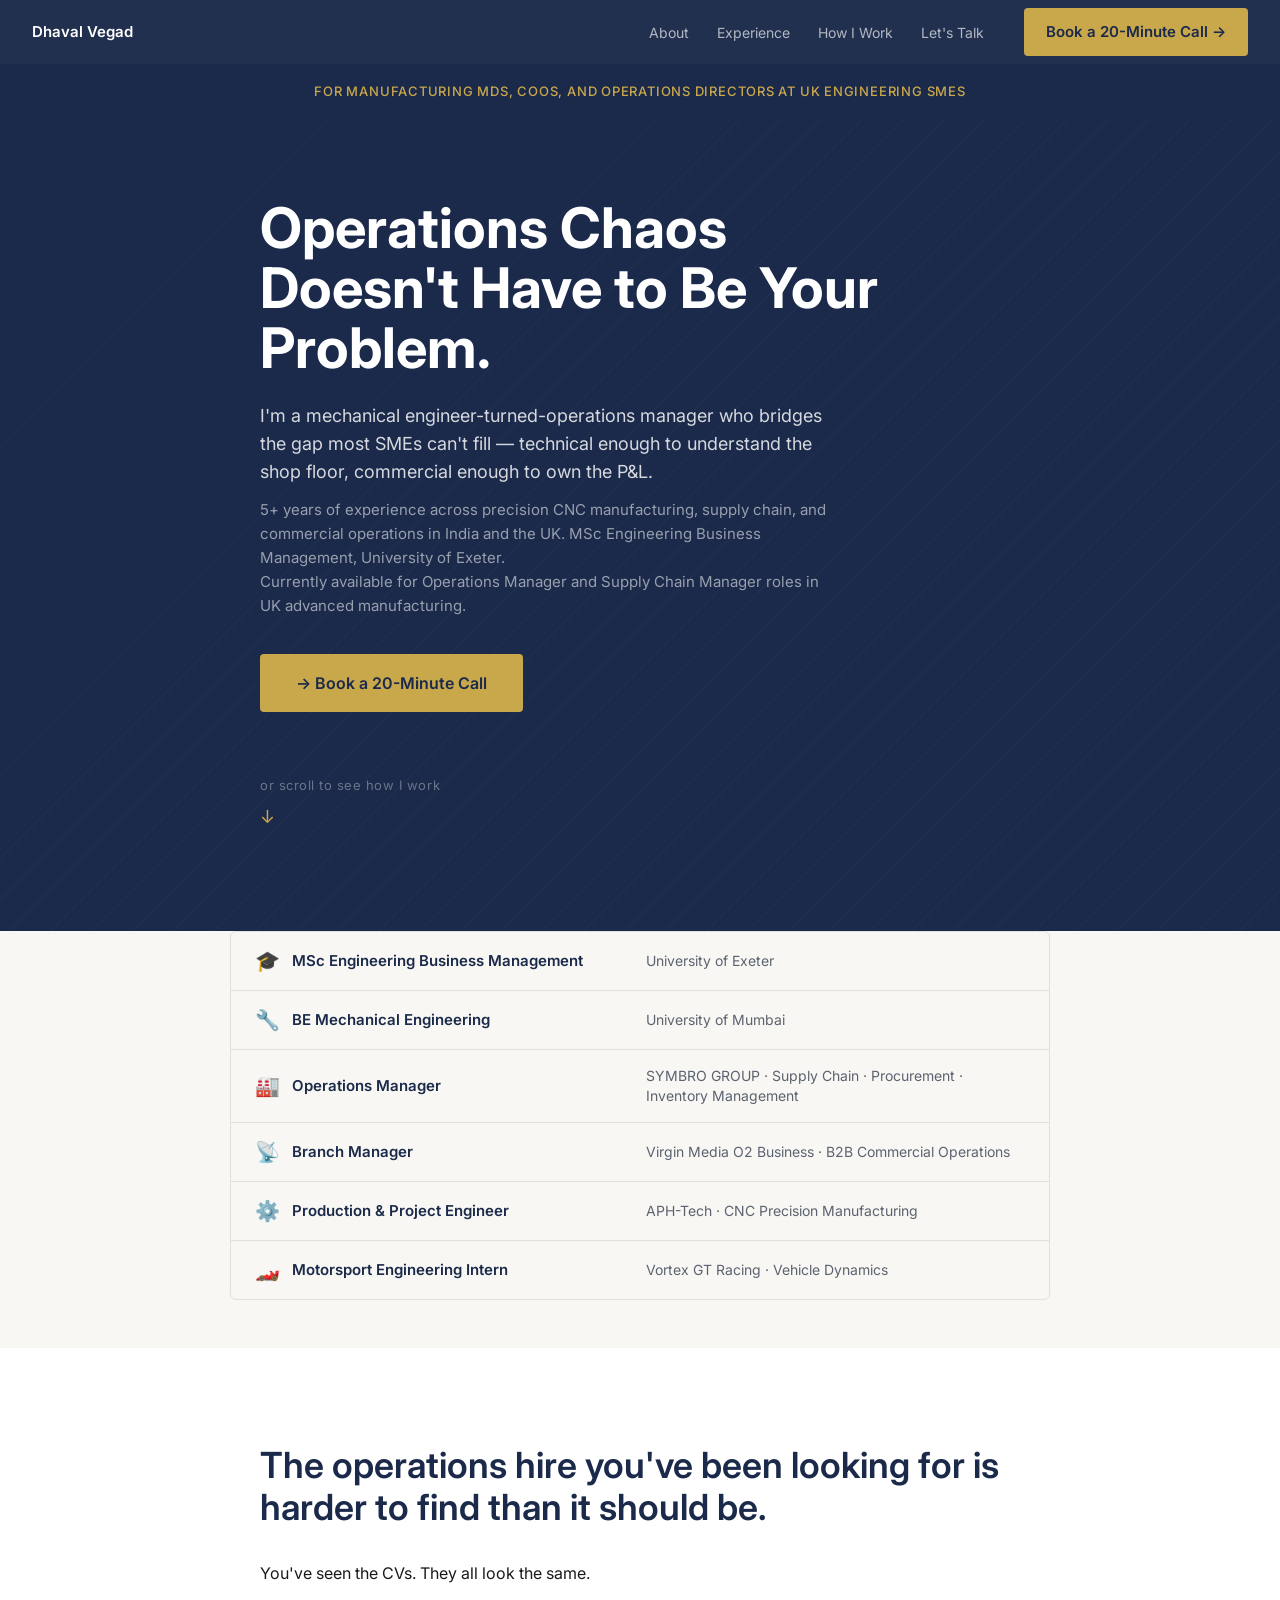
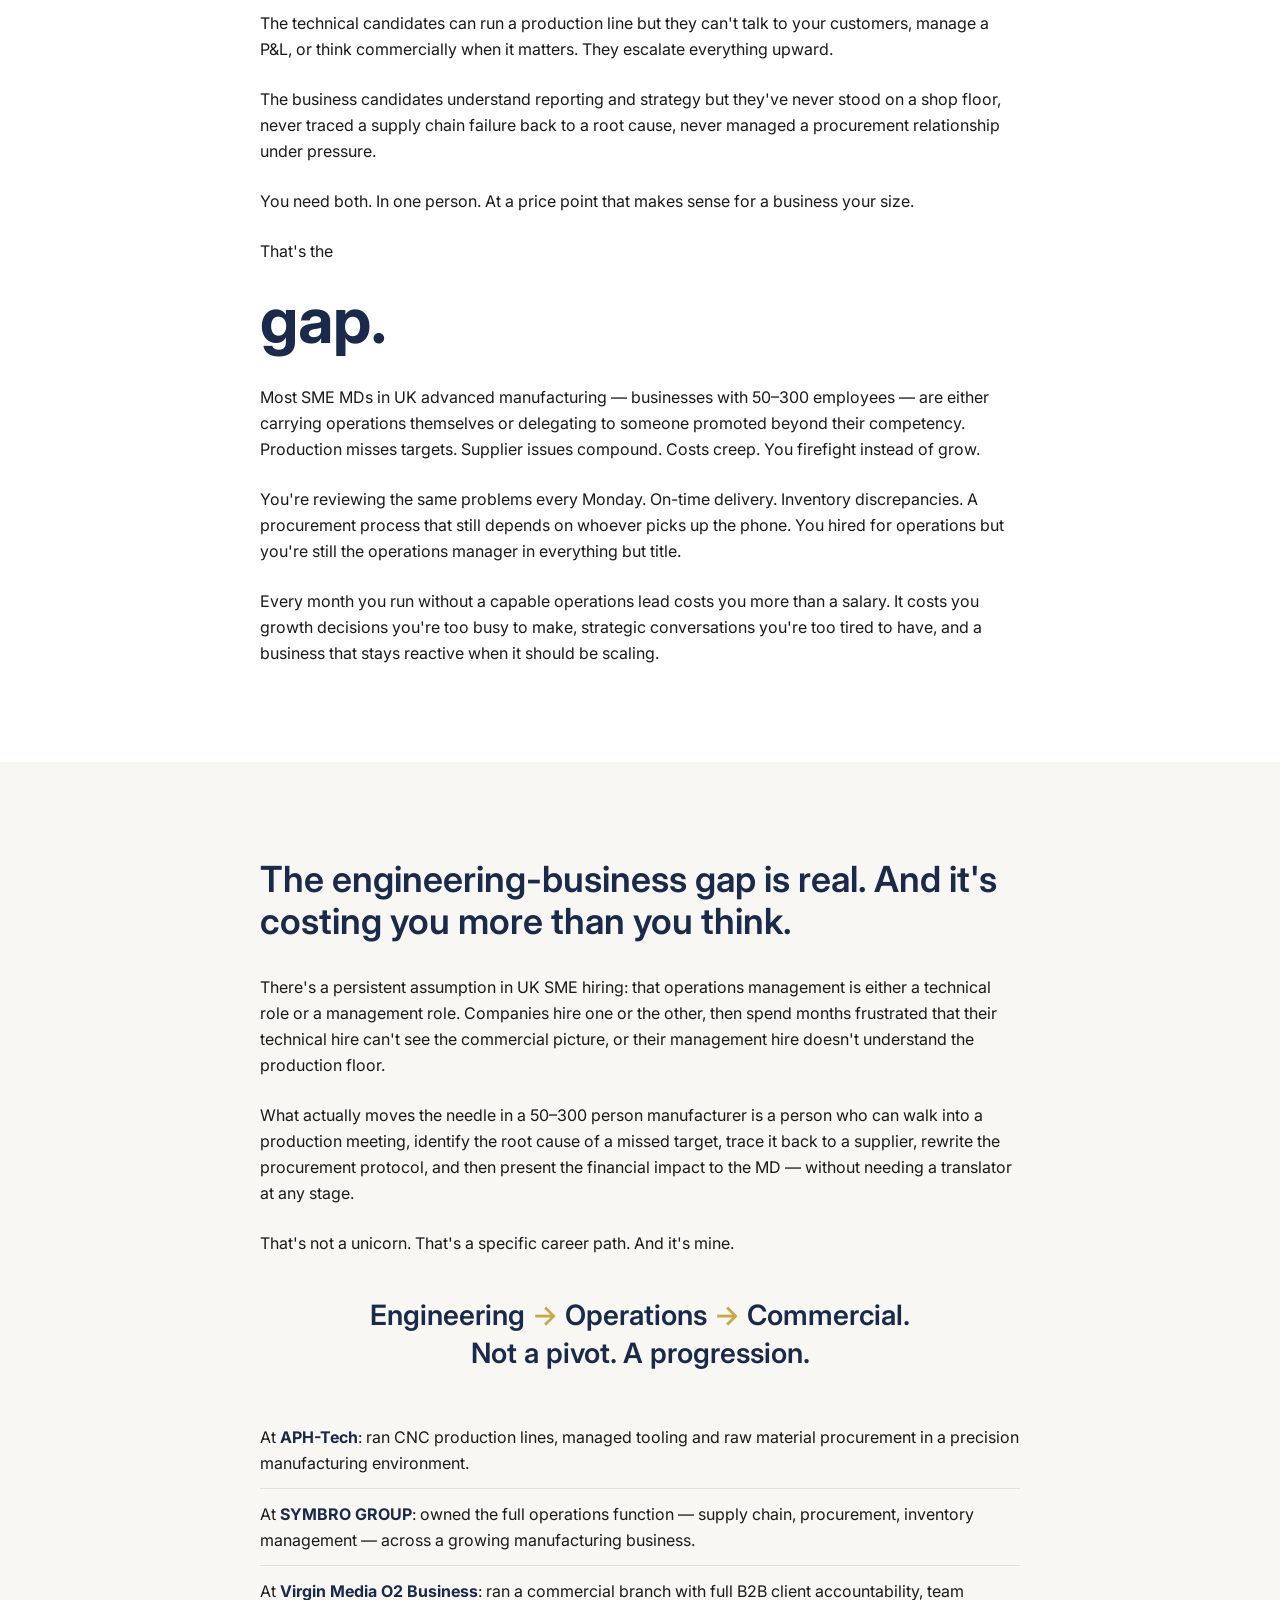
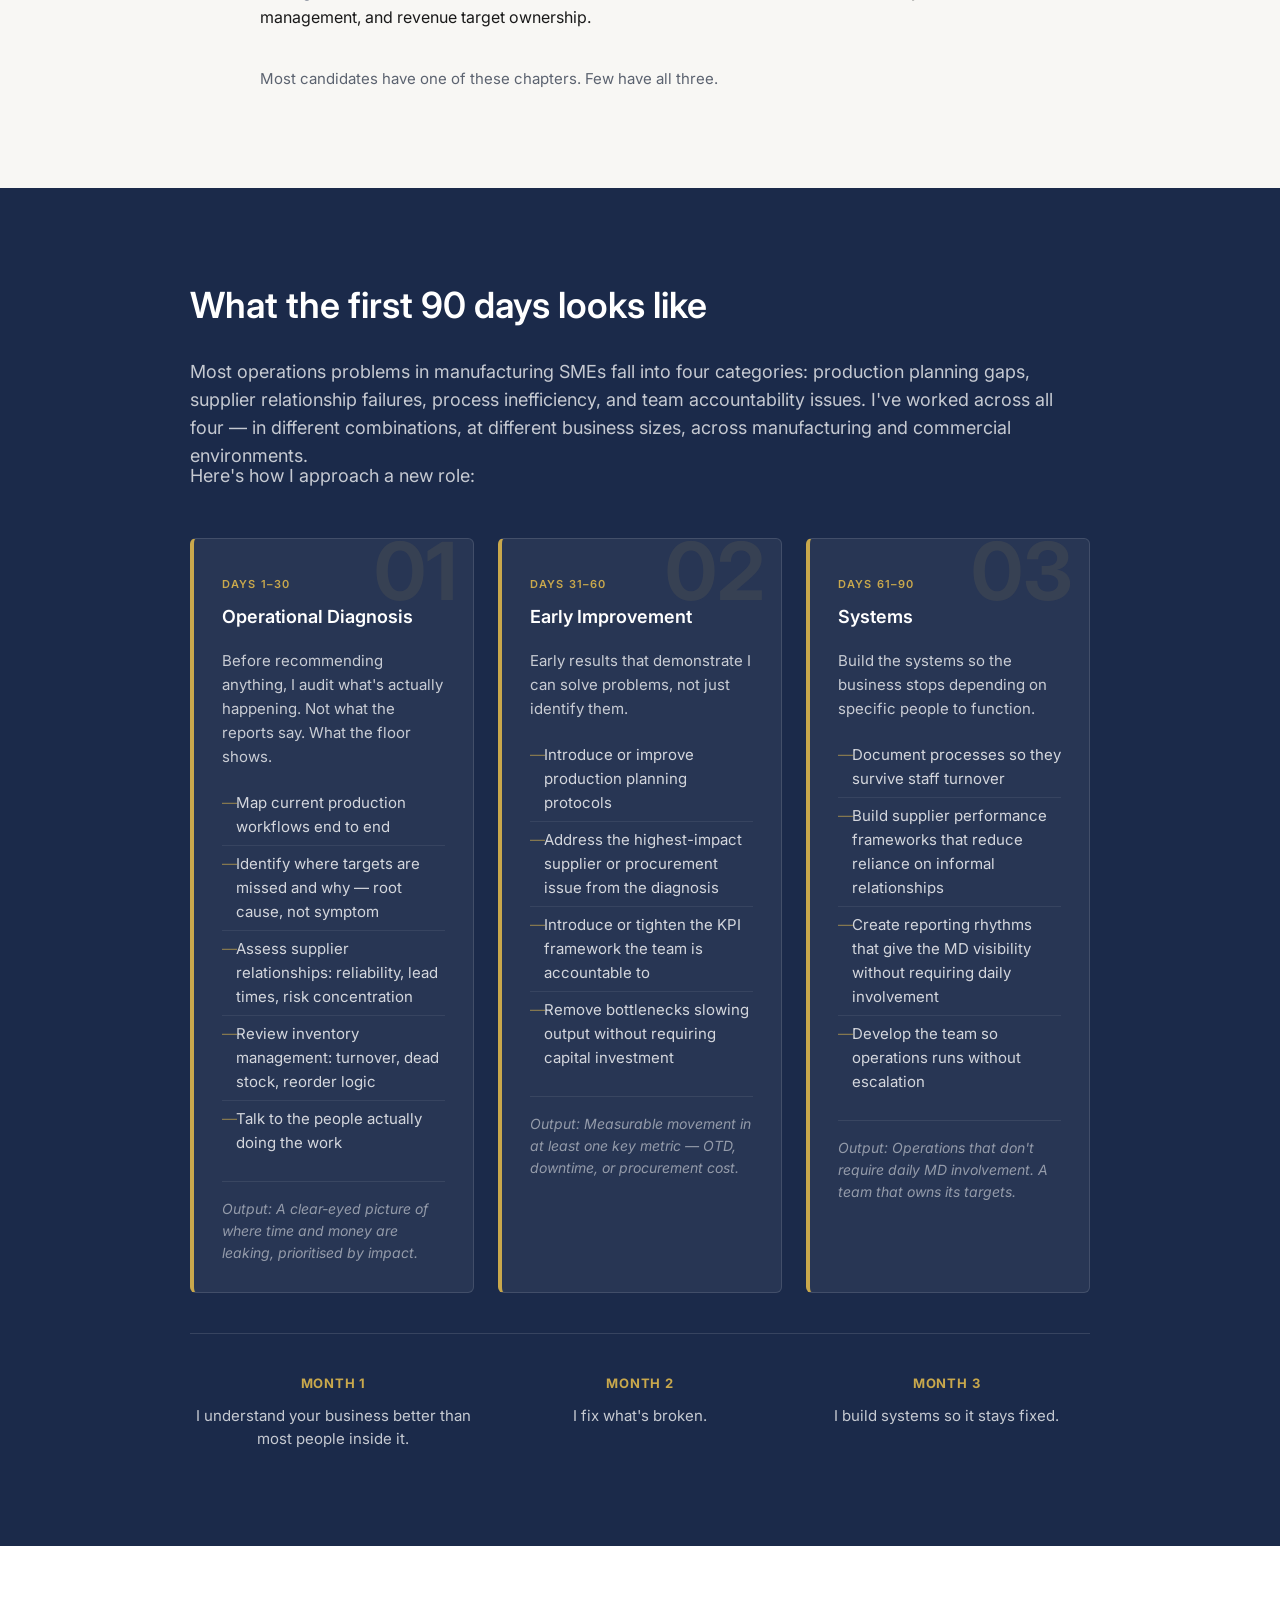
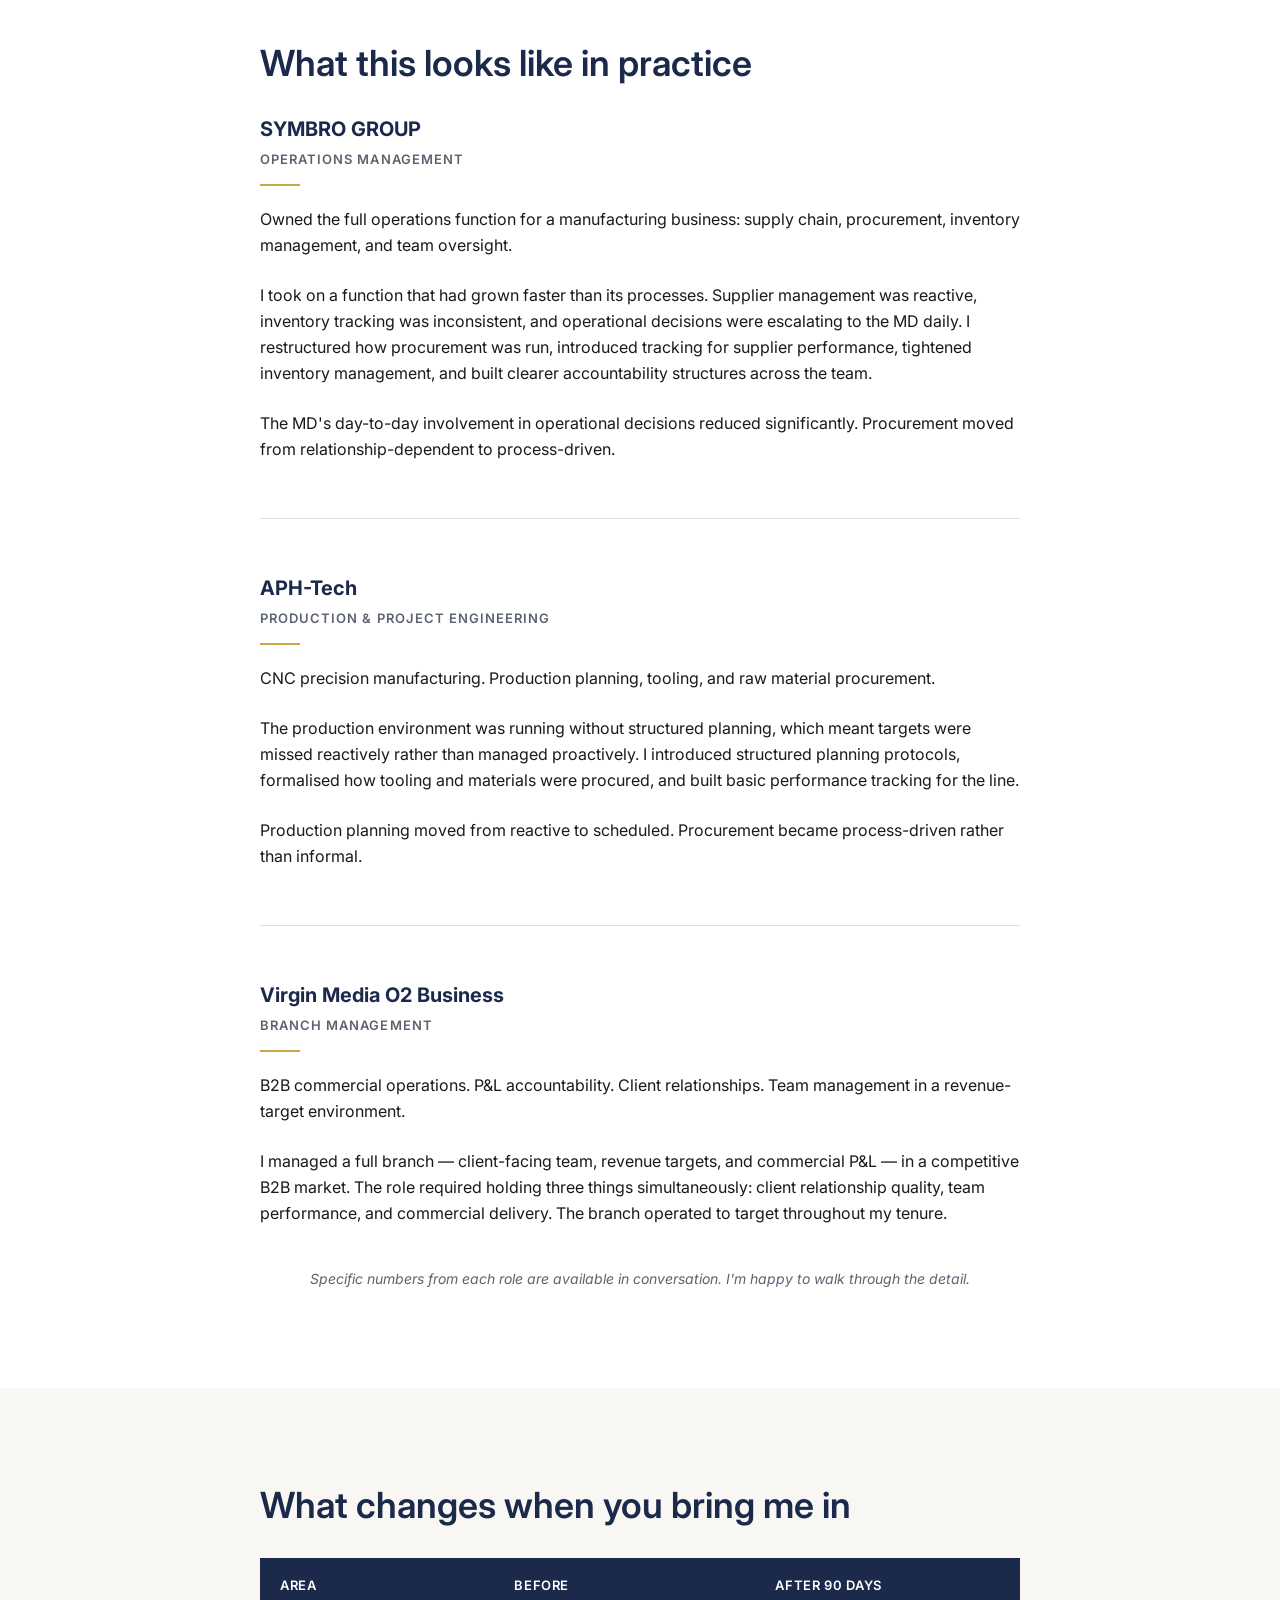
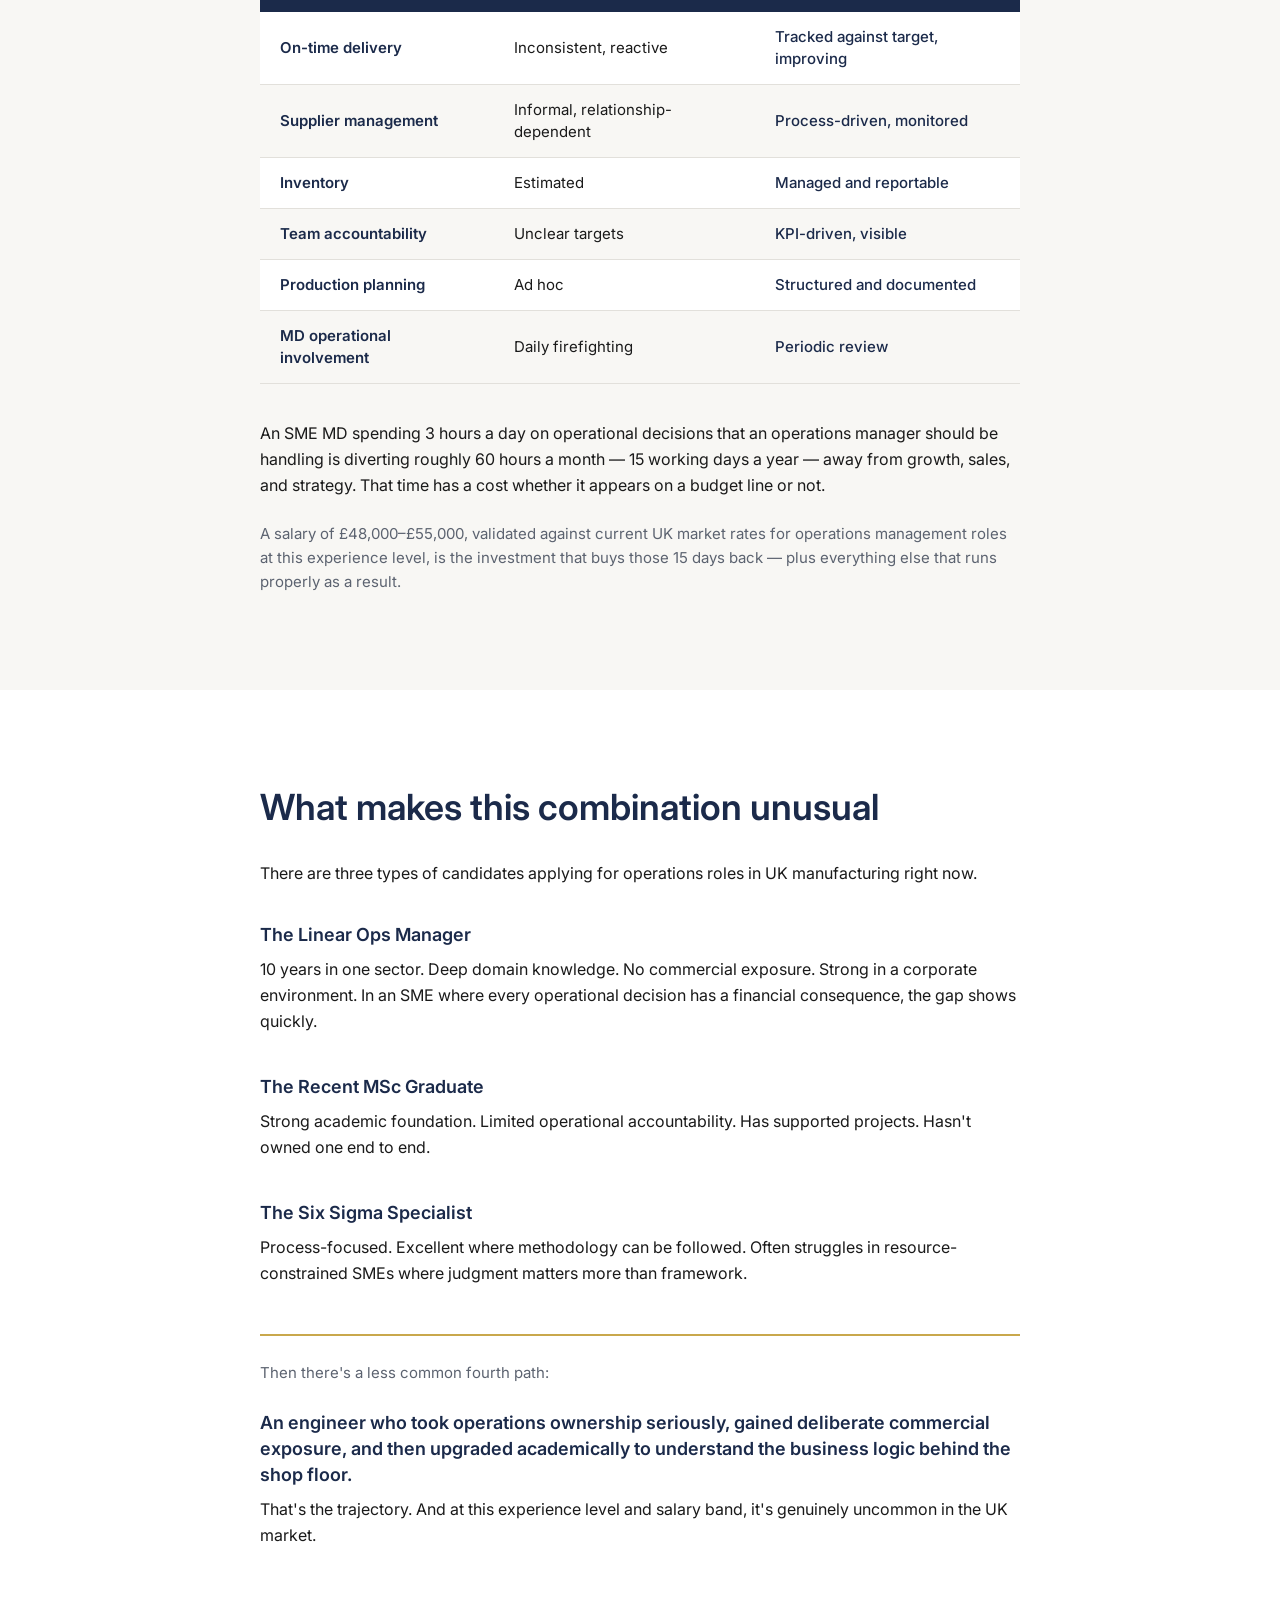
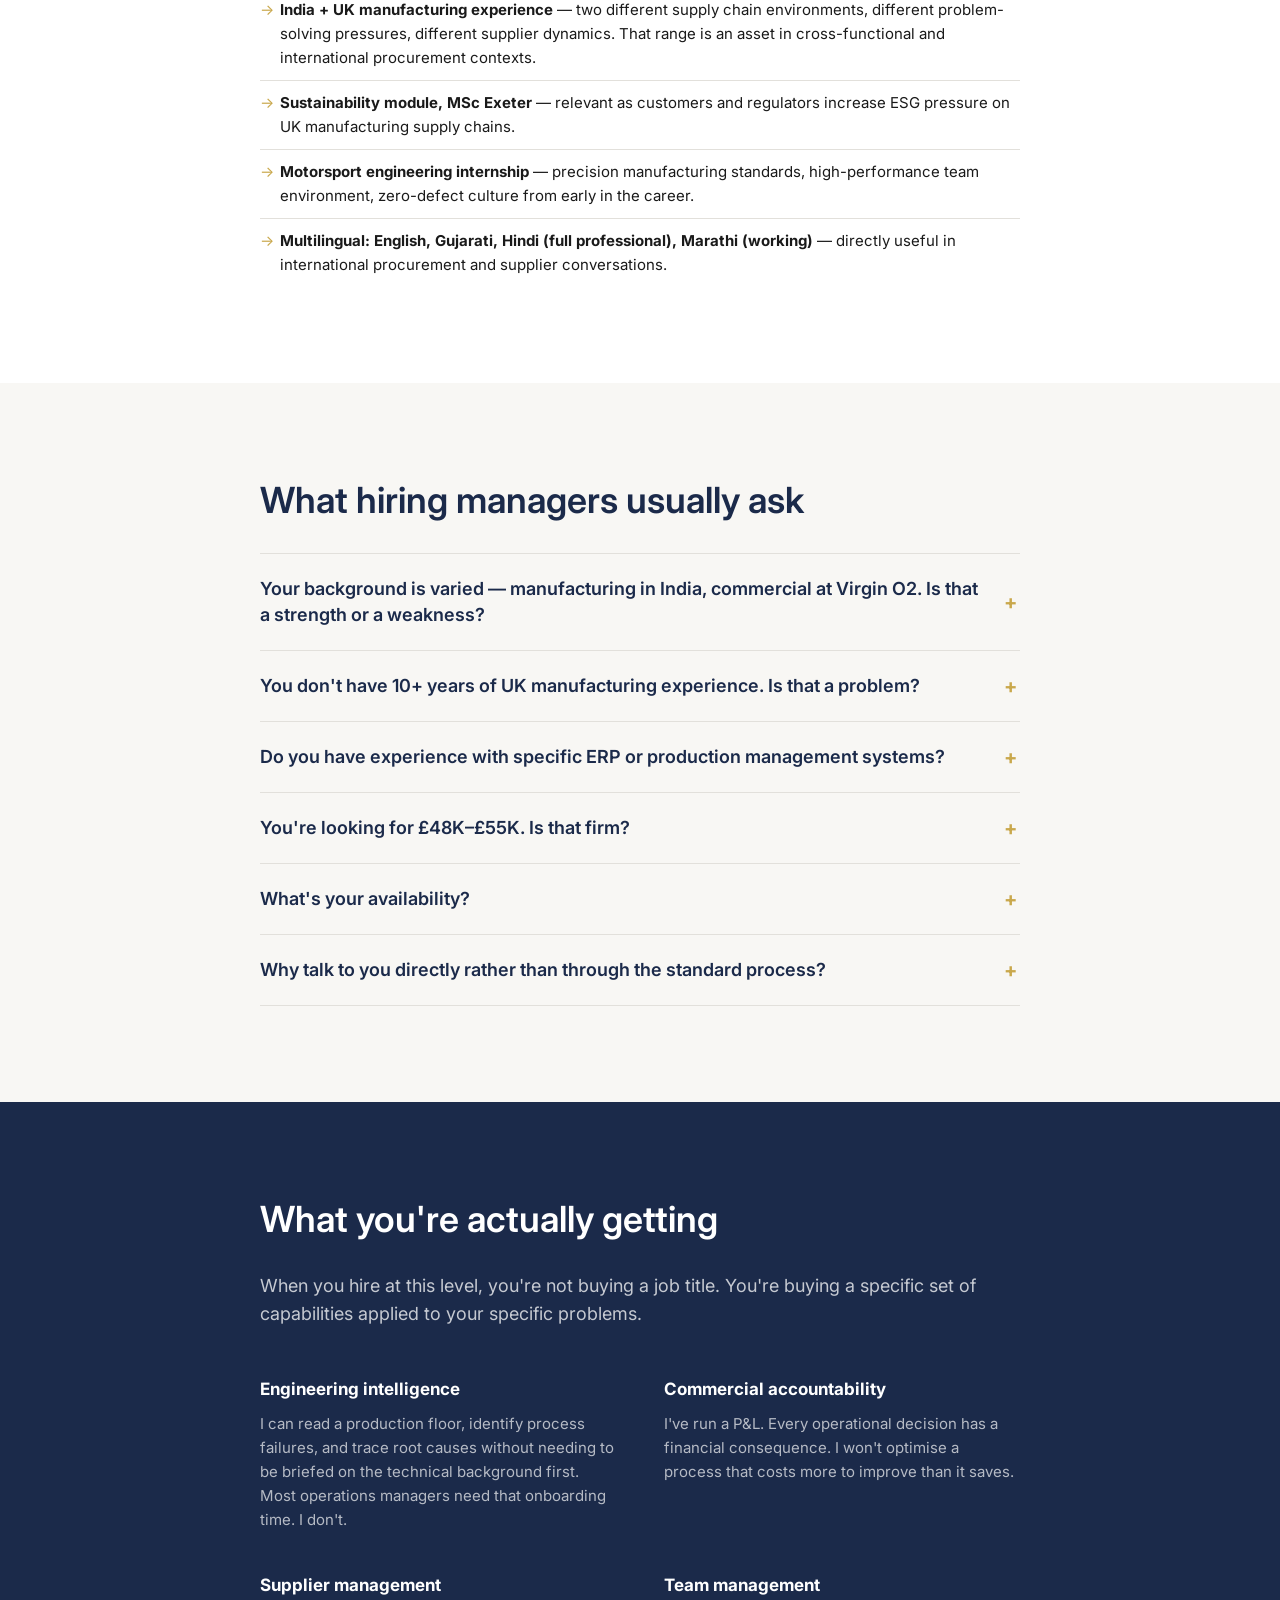
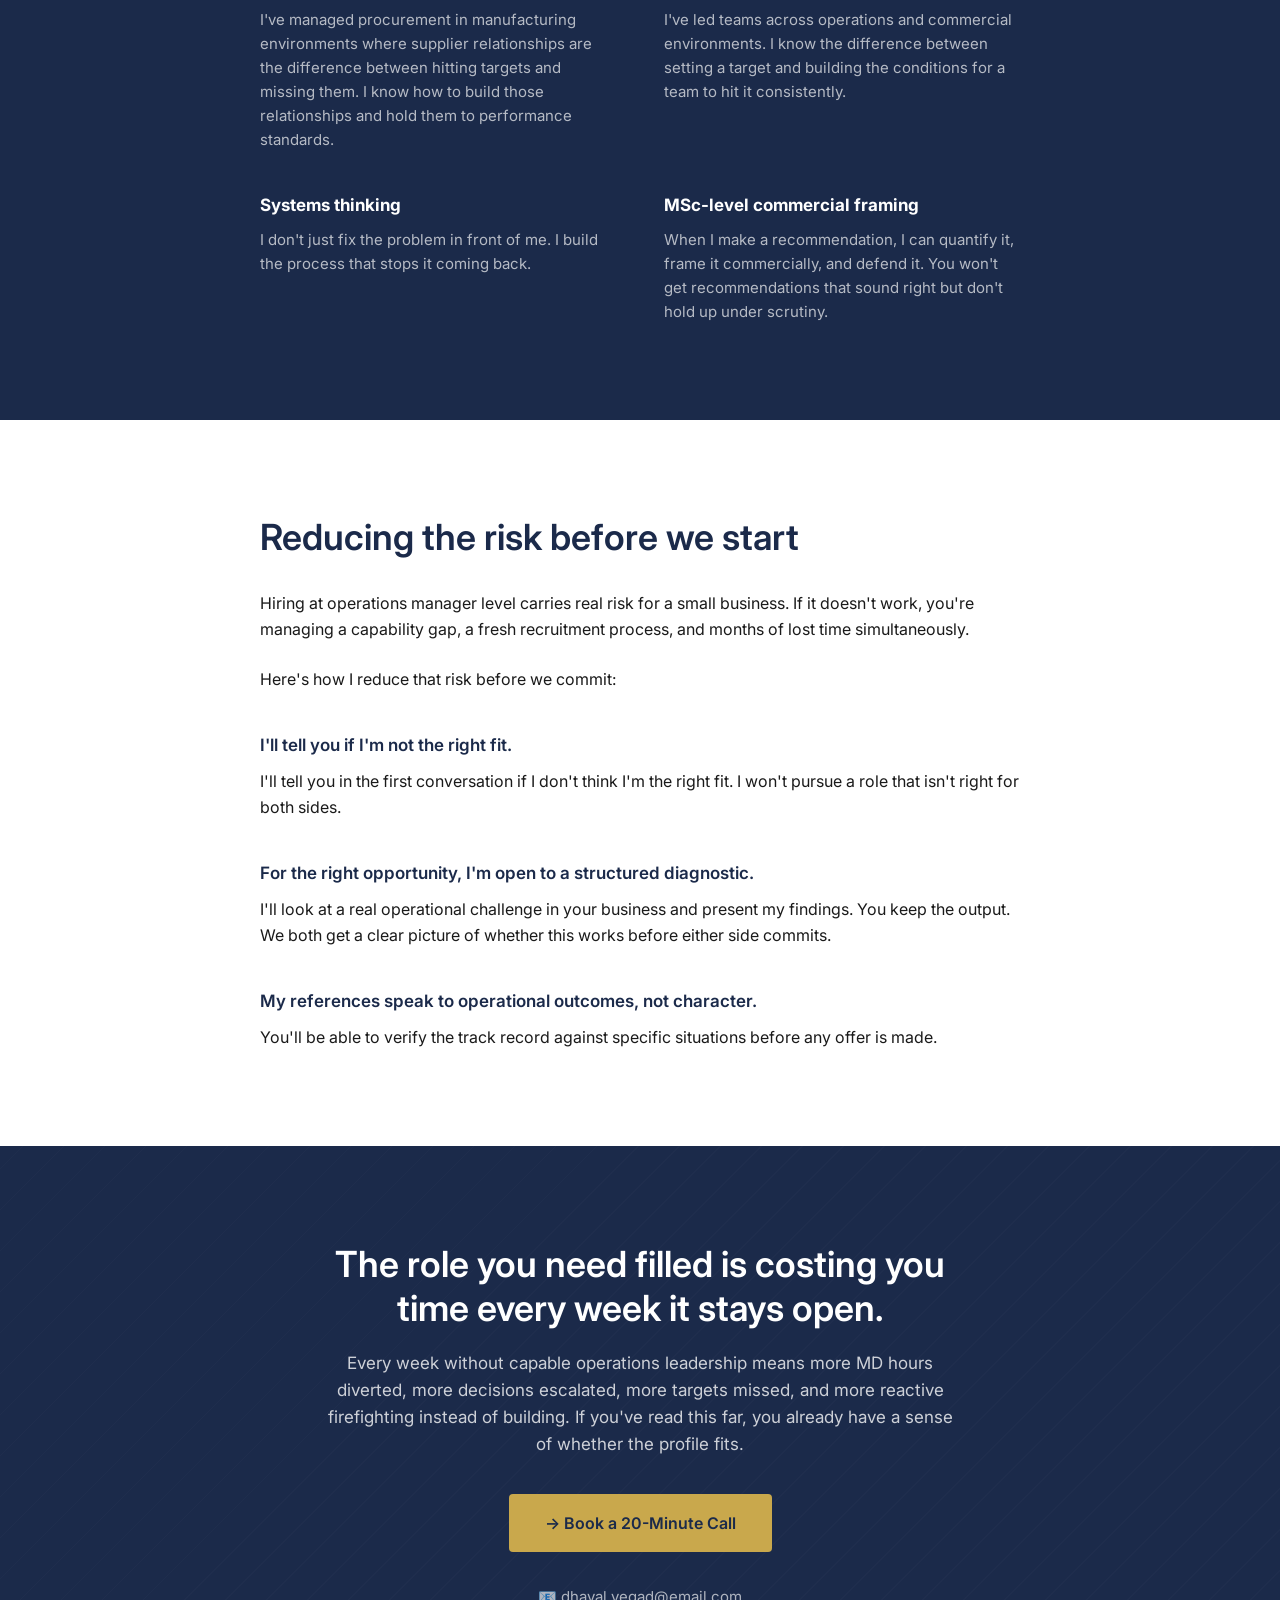
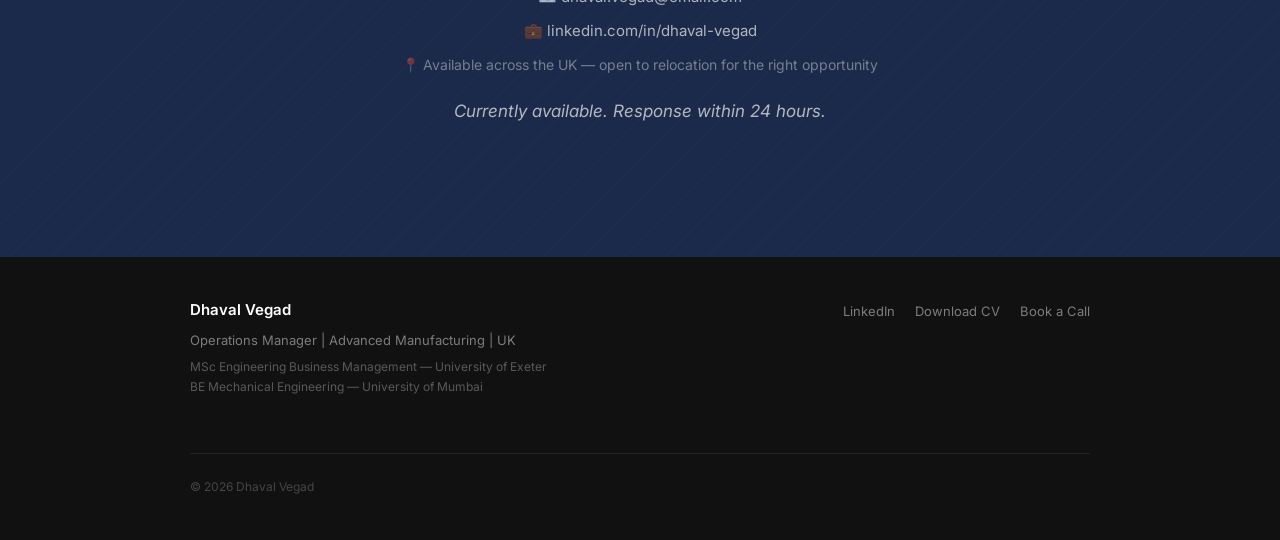
==== index.html @ 8110b280 "Initial build: Dhaval Vegad personal branding site" ====
<!DOCTYPE html>
<html lang="en">
<head>
  <meta charset="UTF-8" />
  <meta name="viewport" content="width=device-width, initial-scale=1.0" />
  <title>Dhaval Vegad — Operations Manager | UK Advanced Manufacturing</title>
  <meta name="description" content="Mechanical engineer and operations manager available for Operations Manager and Supply Chain Manager roles in UK advanced manufacturing. MSc Engineering Business Management, University of Exeter." />
  <meta property="og:title" content="Dhaval Vegad — Operations Manager | UK Advanced Manufacturing" />
  <meta property="og:description" content="Mechanical engineer and operations manager available for Operations Manager and Supply Chain Manager roles in UK advanced manufacturing. MSc Engineering Business Management, University of Exeter." />
  <meta property="og:type" content="website" />
  <link rel="preconnect" href="https://fonts.googleapis.com" />
  <link rel="preconnect" href="https://fonts.gstatic.com" crossorigin />
  <link href="https://fonts.googleapis.com/css2?family=Inter:wght@400;500;600;700&display=swap" rel="stylesheet" />
  <style>
    *, *::before, *::after { box-sizing: border-box; margin: 0; padding: 0; }

    :root {
      --navy:      #1B2A4A;
      --gold:      #C9A84C;
      --gold-dark: #B8963D;
      --text:      #1A1A1A;
      --text-light:#FFFFFF;
      --text-mid:  #5C6370;
      --bg:        #F8F7F4;
      --surface:   #FFFFFF;
      --border:    #E2E0DB;
      --max:       760px;
    }

    html { scroll-behavior: smooth; }

    body {
      font-family: 'Inter', 'DM Sans', sans-serif;
      font-size: 16px;
      line-height: 26px;
      color: var(--text);
      background: var(--surface);
      -webkit-font-smoothing: antialiased;
    }

    /* ── NAV ── */
    nav {
      position: fixed;
      top: 0; left: 0; right: 0;
      z-index: 100;
      height: 64px;
      background: rgba(27,42,74,0.97);
      backdrop-filter: blur(8px);
      display: flex;
      align-items: center;
      padding: 0 32px;
      gap: 40px;
    }
    .nav-logo {
      font-size: 15px;
      font-weight: 600;
      color: #fff;
      white-space: nowrap;
      text-decoration: none;
      margin-right: auto;
    }
    .nav-links {
      display: flex;
      gap: 28px;
      list-style: none;
    }
    .nav-links a {
      font-size: 14px;
      font-weight: 400;
      color: rgba(255,255,255,0.65);
      text-decoration: none;
      transition: color 0.2s;
    }
    .nav-links a:hover { color: #fff; }
    .btn { display: inline-block; text-decoration: none; cursor: pointer; border: none; font-family: inherit; transition: background 0.2s, transform 0.15s, box-shadow 0.2s; }
    .btn-gold {
      background: var(--gold);
      color: var(--navy);
      font-size: 15px;
      font-weight: 600;
      padding: 11px 22px;
      border-radius: 4px;
    }
    .btn-gold:hover { background: var(--gold-dark); transform: translateY(-1px); box-shadow: 0 4px 16px rgba(201,168,76,0.25); }
    .btn-gold-lg {
      background: var(--gold);
      color: var(--navy);
      font-size: 16px;
      font-weight: 600;
      padding: 16px 36px;
      border-radius: 4px;
    }
    .btn-gold-lg:hover { background: var(--gold-dark); transform: translateY(-1px); box-shadow: 0 6px 20px rgba(201,168,76,0.3); }
    .btn-ghost {
      background: transparent;
      color: var(--gold);
      font-size: 15px;
      font-weight: 600;
      padding: 11px 22px;
      border-radius: 4px;
      border: 2px solid var(--gold);
    }
    .btn-ghost:hover { background: var(--gold); color: var(--navy); }

    /* ── SECTIONS ── */
    .section { padding: 96px 32px; }
    .section-light { background: var(--bg); }
    .section-dark  { background: var(--navy); }
    .section-white { background: var(--surface); }

    .container { max-width: var(--max); margin: 0 auto; }
    .container-wide { max-width: 900px; margin: 0 auto; }

    /* ── ATTENTION TAG ── */
    .attention-tag {
      background: var(--navy);
      padding: 14px 32px;
      text-align: center;
      margin-top: 64px;
    }
    .attention-tag p {
      font-size: 13px;
      font-weight: 500;
      letter-spacing: 0.06em;
      text-transform: uppercase;
      color: var(--gold);
    }

    /* ── HERO ── */
    .hero {
      background: var(--navy);
      padding: 80px 32px 100px;
      position: relative;
      overflow: hidden;
    }
    .hero::before {
      content: '';
      position: absolute;
      inset: 0;
      background-image: repeating-linear-gradient(
        -45deg,
        transparent,
        transparent 28px,
        rgba(255,255,255,0.018) 28px,
        rgba(255,255,255,0.018) 29px
      );
      pointer-events: none;
    }
    .hero-inner { max-width: var(--max); margin: 0 auto; position: relative; }
    .hero h1 {
      font-size: 56px;
      line-height: 60px;
      font-weight: 700;
      color: #fff;
      margin-bottom: 24px;
      max-width: 640px;
    }
    .hero-sub {
      font-size: 18px;
      line-height: 28px;
      color: rgba(255,255,255,0.82);
      max-width: 580px;
      margin-bottom: 12px;
    }
    .hero-meta {
      font-size: 15px;
      line-height: 24px;
      color: rgba(255,255,255,0.55);
      max-width: 580px;
      margin-bottom: 36px;
    }
    .hero-ctas { display: flex; align-items: center; gap: 20px; flex-wrap: wrap; }
    .hero-scroll-hint {
      text-align: left;
      margin-top: 60px;
      font-size: 13px;
      color: rgba(255,255,255,0.35);
      letter-spacing: 0.04em;
    }
    .scroll-arrow {
      display: inline-block;
      margin-top: 6px;
      animation: bounce 2s infinite;
      color: var(--gold);
      font-size: 18px;
    }
    @keyframes bounce {
      0%,100% { transform: translateY(0); }
      50%      { transform: translateY(6px); }
    }

    /* ── CREDENTIAL BAR ── */
    .cred-bar {
      background: var(--bg);
      padding: 0 32px 48px;
    }
    .cred-table {
      max-width: 820px;
      margin: 0 auto;
      border: 1px solid var(--border);
      border-radius: 6px;
      overflow: hidden;
    }
    .cred-row {
      display: grid;
      grid-template-columns: 1fr 1fr;
      border-bottom: 1px solid var(--border);
      padding: 16px 24px;
      gap: 12px;
      align-items: center;
    }
    .cred-row:last-child { border-bottom: none; }
    .cred-left {
      display: flex;
      align-items: center;
      gap: 12px;
      font-size: 15px;
      font-weight: 600;
      color: var(--navy);
    }
    .cred-emoji { font-size: 20px; flex-shrink: 0; }
    .cred-right {
      font-size: 14px;
      color: var(--text-mid);
      line-height: 20px;
    }

    /* ── TYPOGRAPHY HELPERS ── */
    h2 {
      font-size: 36px;
      line-height: 42px;
      font-weight: 600;
      color: var(--navy);
      margin-bottom: 32px;
    }
    h3 {
      font-size: 24px;
      line-height: 32px;
      font-weight: 600;
      color: var(--navy);
      margin-bottom: 16px;
    }
    p { margin-bottom: 24px; }
    p:last-child { margin-bottom: 0; }

    /* ── PROBLEM ── */
    .word-gap {
      font-size: 64px;
      font-weight: 700;
      line-height: 1;
      color: var(--navy);
      display: block;
      margin: 8px 0 32px;
    }

    /* ── POSITIONING ── */
    .arc-statement {
      font-size: 28px;
      line-height: 38px;
      font-weight: 600;
      color: var(--navy);
      margin: 40px 0;
      text-align: center;
    }
    .arc-statement .arrow { color: var(--gold); }
    .role-list { list-style: none; margin: 24px 0; }
    .role-list li {
      padding: 12px 0;
      border-bottom: 1px solid var(--border);
      font-size: 16px;
      line-height: 26px;
    }
    .role-list li:last-child { border-bottom: none; }
    .role-list strong { color: var(--navy); }

    /* ── 90-DAY FRAMEWORK ── */
    .days-grid {
      display: grid;
      grid-template-columns: repeat(3, 1fr);
      gap: 24px;
      margin: 48px 0 40px;
      max-width: 960px;
      margin-left: auto;
      margin-right: auto;
    }
    .day-card {
      background: rgba(255,255,255,0.06);
      border: 1px solid rgba(255,255,255,0.12);
      border-left: 4px solid var(--gold);
      border-radius: 6px;
      padding: 32px 28px 28px;
      position: relative;
      overflow: hidden;
    }
    .day-card-num {
      position: absolute;
      top: -8px;
      right: 16px;
      font-size: 80px;
      font-weight: 700;
      color: rgba(201,168,76,0.10);
      line-height: 1;
      pointer-events: none;
      user-select: none;
    }
    .day-card-phase {
      font-size: 11px;
      font-weight: 600;
      letter-spacing: 0.1em;
      text-transform: uppercase;
      color: var(--gold);
      margin-bottom: 8px;
    }
    .day-card h3 {
      font-size: 18px;
      line-height: 24px;
      color: #fff;
      margin-bottom: 20px;
    }
    .day-card ul {
      list-style: none;
      margin: 0 0 20px;
    }
    .day-card ul li {
      font-size: 15px;
      line-height: 24px;
      color: rgba(255,255,255,0.80);
      padding: 6px 0;
      border-bottom: 1px solid rgba(255,255,255,0.07);
      padding-left: 14px;
      position: relative;
    }
    .day-card ul li::before {
      content: '—';
      position: absolute;
      left: 0;
      color: var(--gold);
      opacity: 0.6;
    }
    .day-card ul li:last-child { border-bottom: none; }
    .day-output {
      font-size: 14px;
      font-style: italic;
      color: rgba(255,255,255,0.50);
      line-height: 22px;
      border-top: 1px solid rgba(255,255,255,0.08);
      padding-top: 16px;
      margin-top: 4px;
    }
    .month-summary {
      display: grid;
      grid-template-columns: repeat(3, 1fr);
      gap: 20px;
      max-width: 900px;
      margin: 0 auto;
      border-top: 1px solid rgba(255,255,255,0.12);
      padding-top: 36px;
    }
    .month-item { text-align: center; }
    .month-item strong {
      display: block;
      font-size: 13px;
      font-weight: 700;
      letter-spacing: 0.06em;
      text-transform: uppercase;
      color: var(--gold);
      margin-bottom: 8px;
    }
    .month-item p {
      font-size: 15px;
      line-height: 23px;
      color: rgba(255,255,255,0.75);
      margin: 0;
    }
    .section-dark h2 { color: #fff; }
    .section-dark .section-intro { color: rgba(255,255,255,0.75); font-size: 18px; line-height: 28px; margin-bottom: 0; }

    /* ── CASE STUDIES ── */
    .case-study { margin-bottom: 56px; padding-bottom: 56px; border-bottom: 1px solid var(--border); }
    .case-study:last-of-type { border-bottom: none; margin-bottom: 0; padding-bottom: 0; }
    .case-company {
      font-size: 20px;
      font-weight: 700;
      color: var(--navy);
      margin-bottom: 4px;
    }
    .case-role {
      font-size: 13px;
      font-weight: 600;
      letter-spacing: 0.08em;
      text-transform: uppercase;
      color: var(--text-mid);
      margin-bottom: 12px;
    }
    .case-rule {
      width: 40px;
      height: 2px;
      background: var(--gold);
      margin-bottom: 20px;
    }
    .case-note {
      font-size: 14px;
      font-style: italic;
      color: var(--text-mid);
      text-align: center;
      margin-top: 40px;
    }

    /* ── IMPACT TABLE ── */
    .impact-table-wrap { overflow-x: auto; }
    .impact-table {
      width: 100%;
      border-collapse: collapse;
      font-size: 15px;
    }
    .impact-table thead tr {
      background: var(--navy);
      color: #fff;
    }
    .impact-table thead th {
      padding: 14px 20px;
      font-size: 13px;
      font-weight: 600;
      letter-spacing: 0.05em;
      text-transform: uppercase;
      text-align: left;
    }
    .impact-table tbody tr:nth-child(even) { background: var(--bg); }
    .impact-table tbody tr:nth-child(odd)  { background: var(--surface); }
    .impact-table td {
      padding: 14px 20px;
      border-bottom: 1px solid var(--border);
      line-height: 22px;
    }
    .impact-table td:first-child { font-weight: 600; color: var(--navy); }
    .impact-table td:last-child  { font-weight: 500; color: var(--navy); }
    .impact-note {
      margin-top: 36px;
      font-size: 16px;
      line-height: 26px;
      color: var(--text);
    }
    .salary-line {
      margin-top: 16px;
      font-size: 15px;
      line-height: 24px;
      color: var(--text-mid);
    }

    /* ── DIFFERENTIATORS ── */
    .diff-type { margin-bottom: 40px; }
    .diff-type-label {
      font-size: 18px;
      font-weight: 600;
      color: var(--navy);
      margin-bottom: 8px;
    }
    .diff-divider {
      border: none;
      border-top: 2px solid var(--gold);
      margin: 48px 0 24px;
      opacity: 1;
    }
    .diff-fourth-label {
      font-size: 15px;
      color: var(--text-mid);
      margin-bottom: 24px;
    }
    .diff-bullets { list-style: none; margin-top: 32px; }
    .diff-bullets li {
      padding: 10px 0 10px 20px;
      border-bottom: 1px solid var(--border);
      font-size: 15px;
      line-height: 24px;
      position: relative;
    }
    .diff-bullets li::before { content: '→'; position: absolute; left: 0; color: var(--gold); }
    .diff-bullets li:last-child { border-bottom: none; }

    /* ── FAQ ── */
    .faq-list { list-style: none; }
    .faq-item { border-bottom: 1px solid var(--border); }
    .faq-item:first-child { border-top: 1px solid var(--border); }
    .faq-q {
      width: 100%;
      background: none;
      border: none;
      text-align: left;
      padding: 22px 0;
      font-family: inherit;
      font-size: 18px;
      font-weight: 600;
      color: var(--navy);
      cursor: pointer;
      display: flex;
      justify-content: space-between;
      align-items: center;
      gap: 16px;
      line-height: 26px;
    }
    .faq-q:hover { color: var(--gold); }
    .faq-icon {
      font-size: 20px;
      font-weight: 700;
      color: var(--gold);
      flex-shrink: 0;
      line-height: 1;
      width: 20px;
      text-align: center;
    }
    .faq-a {
      font-size: 16px;
      line-height: 26px;
      color: var(--text);
      overflow: hidden;
      max-height: 0;
      transition: max-height 0.35s ease, padding 0.25s ease;
      padding: 0;
    }
    .faq-a.open { max-height: 600px; padding-bottom: 24px; }

    /* ── CAPABILITIES ── */
    .cap-grid {
      display: grid;
      grid-template-columns: 1fr 1fr;
      gap: 40px 48px;
    }
    .cap-block { }
    .cap-name {
      font-size: 17px;
      font-weight: 700;
      color: #fff;
      margin-bottom: 10px;
    }
    .cap-desc {
      font-size: 15px;
      line-height: 24px;
      color: rgba(255,255,255,0.68);
      margin: 0;
    }

    /* ── RISK REVERSAL ── */
    .risk-block { margin-bottom: 40px; }
    .risk-block:last-child { margin-bottom: 0; }
    .risk-block strong {
      display: block;
      font-size: 17px;
      font-weight: 600;
      color: var(--navy);
      margin-bottom: 10px;
    }

    /* ── FINAL CTA ── */
    .final-cta {
      background: var(--navy);
      padding: 96px 32px;
      text-align: center;
      position: relative;
      overflow: hidden;
    }
    .final-cta::before {
      content: '';
      position: absolute;
      inset: 0;
      background-image: repeating-linear-gradient(
        -45deg,
        transparent,
        transparent 28px,
        rgba(255,255,255,0.015) 28px,
        rgba(255,255,255,0.015) 29px
      );
      pointer-events: none;
    }
    .final-cta-inner { position: relative; max-width: 640px; margin: 0 auto; }
    .final-cta h2 { color: #fff; margin-bottom: 20px; font-size: 36px; line-height: 44px; }
    .final-cta p  { color: rgba(255,255,255,0.78); font-size: 17px; line-height: 27px; margin-bottom: 36px; }
    .contact-details {
      margin-top: 32px;
      display: flex;
      flex-direction: column;
      gap: 8px;
      align-items: center;
    }
    .contact-details a {
      font-size: 15px;
      color: rgba(255,255,255,0.65);
      text-decoration: none;
      transition: color 0.2s;
    }
    .contact-details a:hover { color: var(--gold); }
    .contact-details span {
      font-size: 14px;
      color: rgba(255,255,255,0.40);
    }
    .available-line {
      font-size: 13px;
      font-style: italic;
      color: var(--gold);
      margin-top: 20px;
      opacity: 0.85;
    }

    /* ── FOOTER ── */
    footer {
      background: #111;
      padding: 40px 32px;
    }
    .footer-inner {
      max-width: 900px;
      margin: 0 auto;
      display: flex;
      justify-content: space-between;
      align-items: flex-start;
      gap: 32px;
      flex-wrap: wrap;
    }
    .footer-left .footer-name {
      font-size: 15px;
      font-weight: 600;
      color: #fff;
      margin-bottom: 4px;
    }
    .footer-left .footer-title {
      font-size: 13px;
      color: rgba(255,255,255,0.45);
      margin-bottom: 4px;
    }
    .footer-left .footer-creds {
      font-size: 12px;
      color: rgba(255,255,255,0.30);
      line-height: 20px;
    }
    .footer-links {
      display: flex;
      gap: 20px;
      align-items: center;
      list-style: none;
    }
    .footer-links a {
      font-size: 13px;
      color: rgba(255,255,255,0.45);
      text-decoration: none;
      transition: color 0.2s;
    }
    .footer-links a:hover { color: var(--gold); }
    .footer-copy {
      width: 100%;
      font-size: 12px;
      color: rgba(255,255,255,0.22);
      margin-top: 24px;
      padding-top: 20px;
      border-top: 1px solid rgba(255,255,255,0.08);
    }

    /* ── SECTION INTRO TEXT ── */
    .section-intro-light {
      font-size: 18px;
      line-height: 28px;
      color: var(--text-mid);
      margin-bottom: 48px;
      max-width: var(--max);
    }

    /* ── AVATAR PLACEHOLDER ── */
    .avatar-placeholder {
      width: 56px;
      height: 56px;
      border-radius: 50%;
      background: linear-gradient(135deg, var(--navy), var(--gold));
      display: flex;
      align-items: center;
      justify-content: center;
      font-size: 20px;
      font-weight: 700;
      color: #fff;
      flex-shrink: 0;
    }

    /* ── RESPONSIVE ── */
    @media (max-width: 768px) {
      nav { padding: 0 16px; gap: 16px; }
      .nav-links { display: none; }
      .hero h1 { font-size: 38px; line-height: 44px; }
      .section { padding: 56px 16px; }
      .attention-tag { padding: 12px 16px; }
      .hero { padding: 56px 16px 72px; }
      .cred-bar { padding: 0 16px 40px; }
      .cred-row { grid-template-columns: 1fr; }
      .days-grid { grid-template-columns: 1fr; }
      .month-summary { grid-template-columns: 1fr; }
      .cap-grid { grid-template-columns: 1fr; }
      h2 { font-size: 28px; line-height: 36px; }
      .arc-statement { font-size: 22px; line-height: 32px; }
      .footer-inner { flex-direction: column; }
      .final-cta { padding: 64px 16px; }
      .hero-ctas { flex-direction: column; align-items: flex-start; }
      .word-gap { font-size: 48px; }
    }
  </style>
</head>
<body>

<!-- NAV -->
<nav>
  <a href="#" class="nav-logo">Dhaval Vegad</a>
  <ul class="nav-links">
    <li><a href="#about">About</a></li>
    <li><a href="#experience">Experience</a></li>
    <li><a href="#how-i-work">How I Work</a></li>
    <li><a href="#lets-talk">Let's Talk</a></li>
  </ul>
  <a href="#lets-talk" class="btn btn-gold">Book a 20-Minute Call →</a>
</nav>

<!-- ATTENTION TAG -->
<div class="attention-tag">
  <p>For Manufacturing MDs, COOs, and Operations Directors at UK engineering SMEs</p>
</div>

<!-- HERO -->
<section class="hero">
  <div class="hero-inner">
    <h1>Operations Chaos Doesn't Have to Be Your Problem.</h1>
    <p class="hero-sub">I'm a mechanical engineer-turned-operations manager who bridges the gap most SMEs can't fill — technical enough to understand the shop floor, commercial enough to own the P&L.</p>
    <p class="hero-meta">5+ years of experience across precision CNC manufacturing, supply chain, and commercial operations in India and the UK. MSc Engineering Business Management, University of Exeter.<br />Currently available for Operations Manager and Supply Chain Manager roles in UK advanced manufacturing.</p>
    <div class="hero-ctas">
      <a href="#lets-talk" class="btn btn-gold-lg">→ Book a 20-Minute Call</a>
    </div>
    <p class="hero-scroll-hint">or scroll to see how I work<br /><span class="scroll-arrow">↓</span></p>
  </div>
</section>

<!-- CREDENTIAL BAR -->
<div class="cred-bar">
  <div class="cred-table">
    <div class="cred-row">
      <div class="cred-left"><span class="cred-emoji">🎓</span> MSc Engineering Business Management</div>
      <div class="cred-right">University of Exeter</div>
    </div>
    <div class="cred-row">
      <div class="cred-left"><span class="cred-emoji">🔧</span> BE Mechanical Engineering</div>
      <div class="cred-right">University of Mumbai</div>
    </div>
    <div class="cred-row">
      <div class="cred-left"><span class="cred-emoji">🏭</span> Operations Manager</div>
      <div class="cred-right">SYMBRO GROUP · Supply Chain · Procurement · Inventory Management</div>
    </div>
    <div class="cred-row">
      <div class="cred-left"><span class="cred-emoji">📡</span> Branch Manager</div>
      <div class="cred-right">Virgin Media O2 Business · B2B Commercial Operations</div>
    </div>
    <div class="cred-row">
      <div class="cred-left"><span class="cred-emoji">⚙️</span> Production &amp; Project Engineer</div>
      <div class="cred-right">APH-Tech · CNC Precision Manufacturing</div>
    </div>
    <div class="cred-row">
      <div class="cred-left"><span class="cred-emoji">🏎️</span> Motorsport Engineering Intern</div>
      <div class="cred-right">Vortex GT Racing · Vehicle Dynamics</div>
    </div>
  </div>
</div>

<!-- PROBLEM -->
<section class="section section-white" id="about">
  <div class="container">
    <h2>The operations hire you've been looking for is harder to find than it should be.</h2>
    <p>You've seen the CVs. They all look the same.</p>
    <p>The technical candidates can run a production line but they can't talk to your customers, manage a P&L, or think commercially when it matters. They escalate everything upward.</p>
    <p>The business candidates understand reporting and strategy but they've never stood on a shop floor, never traced a supply chain failure back to a root cause, never managed a procurement relationship under pressure.</p>
    <p>You need both. In one person. At a price point that makes sense for a business your size.</p>
    <p>That's the</p>
    <span class="word-gap">gap.</span>
    <p>Most SME MDs in UK advanced manufacturing — businesses with 50–300 employees — are either carrying operations themselves or delegating to someone promoted beyond their competency. Production misses targets. Supplier issues compound. Costs creep. You firefight instead of grow.</p>
    <p>You're reviewing the same problems every Monday. On-time delivery. Inventory discrepancies. A procurement process that still depends on whoever picks up the phone. You hired for operations but you're still the operations manager in everything but title.</p>
    <p>Every month you run without a capable operations lead costs you more than a salary. It costs you growth decisions you're too busy to make, strategic conversations you're too tired to have, and a business that stays reactive when it should be scaling.</p>
  </div>
</section>

<!-- POSITIONING -->
<section class="section section-light">
  <div class="container">
    <h2>The engineering-business gap is real. And it's costing you more than you think.</h2>
    <p>There's a persistent assumption in UK SME hiring: that operations management is either a technical role or a management role. Companies hire one or the other, then spend months frustrated that their technical hire can't see the commercial picture, or their management hire doesn't understand the production floor.</p>
    <p>What actually moves the needle in a 50–300 person manufacturer is a person who can walk into a production meeting, identify the root cause of a missed target, trace it back to a supplier, rewrite the procurement protocol, and then present the financial impact to the MD — without needing a translator at any stage.</p>
    <p>That's not a unicorn. That's a specific career path. And it's mine.</p>

    <div class="arc-statement">Engineering <span class="arrow">→</span> Operations <span class="arrow">→</span> Commercial.<br />Not a pivot. A progression.</div>

    <ul class="role-list">
      <li>At <strong>APH-Tech</strong>: ran CNC production lines, managed tooling and raw material procurement in a precision manufacturing environment.</li>
      <li>At <strong>SYMBRO GROUP</strong>: owned the full operations function — supply chain, procurement, inventory management — across a growing manufacturing business.</li>
      <li>At <strong>Virgin Media O2 Business</strong>: ran a commercial branch with full B2B client accountability, team management, and revenue target ownership.</li>
    </ul>
    <p style="font-size:15px; color:var(--text-mid); margin-top:24px;">Most candidates have one of these chapters. Few have all three.</p>
  </div>
</section>

<!-- HOW I WORK -->
<section class="section section-dark" id="how-i-work">
  <div class="container-wide">
    <h2>What the first 90 days looks like</h2>
    <p class="section-intro">Most operations problems in manufacturing SMEs fall into four categories: production planning gaps, supplier relationship failures, process inefficiency, and team accountability issues. I've worked across all four — in different combinations, at different business sizes, across manufacturing and commercial environments.</p>
    <p class="section-intro" style="margin-top:-8px; margin-bottom:0;">Here's how I approach a new role:</p>

    <div class="days-grid">
      <div class="day-card">
        <div class="day-card-num">01</div>
        <div class="day-card-phase">Days 1–30</div>
        <h3>Operational Diagnosis</h3>
        <p style="font-size:15px; color:rgba(255,255,255,0.75); line-height:24px; margin-bottom:16px;">Before recommending anything, I audit what's actually happening. Not what the reports say. What the floor shows.</p>
        <ul>
          <li>Map current production workflows end to end</li>
          <li>Identify where targets are missed and why — root cause, not symptom</li>
          <li>Assess supplier relationships: reliability, lead times, risk concentration</li>
          <li>Review inventory management: turnover, dead stock, reorder logic</li>
          <li>Talk to the people actually doing the work</li>
        </ul>
        <p class="day-output">Output: A clear-eyed picture of where time and money are leaking, prioritised by impact.</p>
      </div>
      <div class="day-card">
        <div class="day-card-num">02</div>
        <div class="day-card-phase">Days 31–60</div>
        <h3>Early Improvement</h3>
        <p style="font-size:15px; color:rgba(255,255,255,0.75); line-height:24px; margin-bottom:16px;">Early results that demonstrate I can solve problems, not just identify them.</p>
        <ul>
          <li>Introduce or improve production planning protocols</li>
          <li>Address the highest-impact supplier or procurement issue from the diagnosis</li>
          <li>Introduce or tighten the KPI framework the team is accountable to</li>
          <li>Remove bottlenecks slowing output without requiring capital investment</li>
        </ul>
        <p class="day-output">Output: Measurable movement in at least one key metric — OTD, downtime, or procurement cost.</p>
      </div>
      <div class="day-card">
        <div class="day-card-num">03</div>
        <div class="day-card-phase">Days 61–90</div>
        <h3>Systems</h3>
        <p style="font-size:15px; color:rgba(255,255,255,0.75); line-height:24px; margin-bottom:16px;">Build the systems so the business stops depending on specific people to function.</p>
        <ul>
          <li>Document processes so they survive staff turnover</li>
          <li>Build supplier performance frameworks that reduce reliance on informal relationships</li>
          <li>Create reporting rhythms that give the MD visibility without requiring daily involvement</li>
          <li>Develop the team so operations runs without escalation</li>
        </ul>
        <p class="day-output">Output: Operations that don't require daily MD involvement. A team that owns its targets.</p>
      </div>
    </div>

    <div class="month-summary">
      <div class="month-item">
        <strong>Month 1</strong>
        <p>I understand your business better than most people inside it.</p>
      </div>
      <div class="month-item">
        <strong>Month 2</strong>
        <p>I fix what's broken.</p>
      </div>
      <div class="month-item">
        <strong>Month 3</strong>
        <p>I build systems so it stays fixed.</p>
      </div>
    </div>
  </div>
</section>

<!-- EXPERIENCE / CASE STUDIES -->
<section class="section section-white" id="experience">
  <div class="container">
    <h2>What this looks like in practice</h2>

    <div class="case-study">
      <div class="case-company">SYMBRO GROUP</div>
      <div class="case-role">Operations Management</div>
      <div class="case-rule"></div>
      <p>Owned the full operations function for a manufacturing business: supply chain, procurement, inventory management, and team oversight.</p>
      <p>I took on a function that had grown faster than its processes. Supplier management was reactive, inventory tracking was inconsistent, and operational decisions were escalating to the MD daily. I restructured how procurement was run, introduced tracking for supplier performance, tightened inventory management, and built clearer accountability structures across the team.</p>
      <p>The MD's day-to-day involvement in operational decisions reduced significantly. Procurement moved from relationship-dependent to process-driven.</p>
    </div>

    <div class="case-study">
      <div class="case-company">APH-Tech</div>
      <div class="case-role">Production &amp; Project Engineering</div>
      <div class="case-rule"></div>
      <p>CNC precision manufacturing. Production planning, tooling, and raw material procurement.</p>
      <p>The production environment was running without structured planning, which meant targets were missed reactively rather than managed proactively. I introduced structured planning protocols, formalised how tooling and materials were procured, and built basic performance tracking for the line.</p>
      <p>Production planning moved from reactive to scheduled. Procurement became process-driven rather than informal.</p>
    </div>

    <div class="case-study">
      <div class="case-company">Virgin Media O2 Business</div>
      <div class="case-role">Branch Management</div>
      <div class="case-rule"></div>
      <p>B2B commercial operations. P&L accountability. Client relationships. Team management in a revenue-target environment.</p>
      <p>I managed a full branch — client-facing team, revenue targets, and commercial P&L — in a competitive B2B market. The role required holding three things simultaneously: client relationship quality, team performance, and commercial delivery. The branch operated to target throughout my tenure.</p>
    </div>

    <p class="case-note">Specific numbers from each role are available in conversation. I'm happy to walk through the detail.</p>
  </div>
</section>

<!-- IMPACT TABLE -->
<section class="section section-light">
  <div class="container">
    <h2>What changes when you bring me in</h2>
    <div class="impact-table-wrap">
      <table class="impact-table">
        <thead>
          <tr>
            <th>Area</th>
            <th>Before</th>
            <th>After 90 Days</th>
          </tr>
        </thead>
        <tbody>
          <tr><td>On-time delivery</td><td>Inconsistent, reactive</td><td>Tracked against target, improving</td></tr>
          <tr><td>Supplier management</td><td>Informal, relationship-dependent</td><td>Process-driven, monitored</td></tr>
          <tr><td>Inventory</td><td>Estimated</td><td>Managed and reportable</td></tr>
          <tr><td>Team accountability</td><td>Unclear targets</td><td>KPI-driven, visible</td></tr>
          <tr><td>Production planning</td><td>Ad hoc</td><td>Structured and documented</td></tr>
          <tr><td>MD operational involvement</td><td>Daily firefighting</td><td>Periodic review</td></tr>
        </tbody>
      </table>
    </div>
    <p class="impact-note">An SME MD spending 3 hours a day on operational decisions that an operations manager should be handling is diverting roughly 60 hours a month — 15 working days a year — away from growth, sales, and strategy. That time has a cost whether it appears on a budget line or not.</p>
    <p class="salary-line">A salary of £48,000–£55,000, validated against current UK market rates for operations management roles at this experience level, is the investment that buys those 15 days back — plus everything else that runs properly as a result.</p>
  </div>
</section>

<!-- DIFFERENTIATORS -->
<section class="section section-white">
  <div class="container">
    <h2>What makes this combination unusual</h2>
    <p>There are three types of candidates applying for operations roles in UK manufacturing right now.</p>

    <div style="margin-top:36px;">
      <div class="diff-type">
        <div class="diff-type-label">The Linear Ops Manager</div>
        <p>10 years in one sector. Deep domain knowledge. No commercial exposure. Strong in a corporate environment. In an SME where every operational decision has a financial consequence, the gap shows quickly.</p>
      </div>
      <div class="diff-type">
        <div class="diff-type-label">The Recent MSc Graduate</div>
        <p>Strong academic foundation. Limited operational accountability. Has supported projects. Hasn't owned one end to end.</p>
      </div>
      <div class="diff-type">
        <div class="diff-type-label">The Six Sigma Specialist</div>
        <p>Process-focused. Excellent where methodology can be followed. Often struggles in resource-constrained SMEs where judgment matters more than framework.</p>
      </div>

      <hr class="diff-divider" />
      <p class="diff-fourth-label">Then there's a less common fourth path:</p>
      <div class="diff-type">
        <div class="diff-type-label">An engineer who took operations ownership seriously, gained deliberate commercial exposure, and then upgraded academically to understand the business logic behind the shop floor.</div>
        <p>That's the trajectory. And at this experience level and salary band, it's genuinely uncommon in the UK market.</p>
      </div>
    </div>

    <ul class="diff-bullets">
      <li><strong>India + UK manufacturing experience</strong> — two different supply chain environments, different problem-solving pressures, different supplier dynamics. That range is an asset in cross-functional and international procurement contexts.</li>
      <li><strong>Sustainability module, MSc Exeter</strong> — relevant as customers and regulators increase ESG pressure on UK manufacturing supply chains.</li>
      <li><strong>Motorsport engineering internship</strong> — precision manufacturing standards, high-performance team environment, zero-defect culture from early in the career.</li>
      <li><strong>Multilingual: English, Gujarati, Hindi (full professional), Marathi (working)</strong> — directly useful in international procurement and supplier conversations.</li>
    </ul>
  </div>
</section>

<!-- FAQ -->
<section class="section section-light" id="faq">
  <div class="container">
    <h2>What hiring managers usually ask</h2>
    <ul class="faq-list">

      <li class="faq-item">
        <button class="faq-q" aria-expanded="false">
          Your background is varied — manufacturing in India, commercial at Virgin O2. Is that a strength or a weakness?
          <span class="faq-icon">+</span>
        </button>
        <div class="faq-a">
          <p>It's a strength in an SME context. Linear specialists are built for corporate environments where you go deep in one lane. SME operations management requires breadth — engineering, commercial reality, people management, and supplier relationships all at once. The varied background isn't a gap. It's the shape of the role.</p>
          <p>The MSc from Exeter was specifically designed to connect the engineering and business threads — as a practical framework for exactly this kind of cross-functional role.</p>
        </div>
      </li>

      <li class="faq-item">
        <button class="faq-q" aria-expanded="false">
          You don't have 10+ years of UK manufacturing experience. Is that a problem?
          <span class="faq-icon">+</span>
        </button>
        <div class="faq-a">
          <p>The relevant question isn't years in sector — it's whether someone has owned a real operations function and delivered against real targets. At SYMBRO GROUP I owned the full operations function. At APH-Tech I ran production and procurement. At Virgin O2 I owned a commercial P&L. The combination of engineering depth and commercial accountability is more useful to a growing SME than a decade of doing one thing in one industry.</p>
        </div>
      </li>

      <li class="faq-item">
        <button class="faq-q" aria-expanded="false">
          Do you have experience with specific ERP or production management systems?
          <span class="faq-icon">+</span>
        </button>
        <div class="faq-a">
          <p>I've worked with production planning and inventory management systems in manufacturing environments. System adaptation is not the constraint — operational understanding is. The intuition for how operations should run is what takes years to build. The system is a tool.</p>
        </div>
      </li>

      <li class="faq-item">
        <button class="faq-q" aria-expanded="false">
          You're looking for £48K–£55K. Is that firm?
          <span class="faq-icon">+</span>
        </button>
        <div class="faq-a">
          <p>That range reflects current market rates for operations management at this experience level in UK advanced manufacturing. I'm open to discussing structure — base, performance component, and progression — as part of a conversation. If the role is the right fit, the compensation conversation is workable.</p>
        </div>
      </li>

      <li class="faq-item">
        <button class="faq-q" aria-expanded="false">
          What's your availability?
          <span class="faq-icon">+</span>
        </button>
        <div class="faq-a">
          <p>Immediate. I can start within two weeks of an accepted offer. Conversations, site visits, and informal meetings can happen now.</p>
        </div>
      </li>

      <li class="faq-item">
        <button class="faq-q" aria-expanded="false">
          Why talk to you directly rather than through the standard process?
          <span class="faq-icon">+</span>
        </button>
        <div class="faq-a">
          <p>Because the standard process filters on keywords, not judgment. Operations management in an SME is a judgment hire. A 20-minute conversation will tell you more than any CV. That's why it exists — not to pitch, but to give both sides a fast, honest read on whether this is worth pursuing.</p>
        </div>
      </li>

    </ul>
  </div>
</section>

<!-- CAPABILITIES -->
<section class="section section-dark">
  <div class="container">
    <h2>What you're actually getting</h2>
    <p class="section-intro" style="margin-bottom:48px;">When you hire at this level, you're not buying a job title. You're buying a specific set of capabilities applied to your specific problems.</p>
    <div class="cap-grid">
      <div class="cap-block">
        <div class="cap-name">Engineering intelligence</div>
        <p class="cap-desc">I can read a production floor, identify process failures, and trace root causes without needing to be briefed on the technical background first. Most operations managers need that onboarding time. I don't.</p>
      </div>
      <div class="cap-block">
        <div class="cap-name">Commercial accountability</div>
        <p class="cap-desc">I've run a P&L. Every operational decision has a financial consequence. I won't optimise a process that costs more to improve than it saves.</p>
      </div>
      <div class="cap-block">
        <div class="cap-name">Supplier management</div>
        <p class="cap-desc">I've managed procurement in manufacturing environments where supplier relationships are the difference between hitting targets and missing them. I know how to build those relationships and hold them to performance standards.</p>
      </div>
      <div class="cap-block">
        <div class="cap-name">Team management</div>
        <p class="cap-desc">I've led teams across operations and commercial environments. I know the difference between setting a target and building the conditions for a team to hit it consistently.</p>
      </div>
      <div class="cap-block">
        <div class="cap-name">Systems thinking</div>
        <p class="cap-desc">I don't just fix the problem in front of me. I build the process that stops it coming back.</p>
      </div>
      <div class="cap-block">
        <div class="cap-name">MSc-level commercial framing</div>
        <p class="cap-desc">When I make a recommendation, I can quantify it, frame it commercially, and defend it. You won't get recommendations that sound right but don't hold up under scrutiny.</p>
      </div>
    </div>
  </div>
</section>

<!-- RISK REVERSAL -->
<section class="section section-white">
  <div class="container">
    <h2>Reducing the risk before we start</h2>
    <p>Hiring at operations manager level carries real risk for a small business. If it doesn't work, you're managing a capability gap, a fresh recruitment process, and months of lost time simultaneously.</p>
    <p>Here's how I reduce that risk before we commit:</p>

    <div style="margin-top:40px;">
      <div class="risk-block">
        <strong>I'll tell you if I'm not the right fit.</strong>
        <p>I'll tell you in the first conversation if I don't think I'm the right fit. I won't pursue a role that isn't right for both sides.</p>
      </div>
      <div class="risk-block">
        <strong>For the right opportunity, I'm open to a structured diagnostic.</strong>
        <p>I'll look at a real operational challenge in your business and present my findings. You keep the output. We both get a clear picture of whether this works before either side commits.</p>
      </div>
      <div class="risk-block">
        <strong>My references speak to operational outcomes, not character.</strong>
        <p>You'll be able to verify the track record against specific situations before any offer is made.</p>
      </div>
    </div>
  </div>
</section>

<!-- FINAL CTA -->
<section class="final-cta" id="lets-talk">
  <div class="final-cta-inner">
    <h2>The role you need filled is costing you time every week it stays open.</h2>
    <p>Every week without capable operations leadership means more MD hours diverted, more decisions escalated, more targets missed, and more reactive firefighting instead of building. If you've read this far, you already have a sense of whether the profile fits.</p>
    <a href="#lets-talk" class="btn btn-gold-lg">→ Book a 20-Minute Call</a>
    <div class="contact-details">
      <a href="mailto:dhaval.vegad@email.com">📧 dhaval.vegad@email.com</a>
      <a href="https://linkedin.com/in/dhaval-vegad" target="_blank" rel="noopener">💼 linkedin.com/in/dhaval-vegad</a>
      <span>📍 Available across the UK — open to relocation for the right opportunity</span>
    </div>
    <p class="available-line">Currently available. Response within 24 hours.</p>
  </div>
</section>

<!-- FOOTER -->
<footer>
  <div class="footer-inner">
    <div class="footer-left">
      <div class="footer-name">Dhaval Vegad</div>
      <div class="footer-title">Operations Manager | Advanced Manufacturing | UK</div>
      <div class="footer-creds">
        MSc Engineering Business Management — University of Exeter<br />
        BE Mechanical Engineering — University of Mumbai
      </div>
    </div>
    <ul class="footer-links">
      <li><a href="https://linkedin.com/in/dhaval-vegad" target="_blank" rel="noopener">LinkedIn</a></li>
      <li><a href="/dhaval-vegad-cv.pdf" target="_blank">Download CV</a></li>
      <li><a href="#lets-talk">Book a Call</a></li>
    </ul>
    <div class="footer-copy">© 2026 Dhaval Vegad</div>
  </div>
</footer>

<script>
  // FAQ accordion
  document.querySelectorAll('.faq-q').forEach(btn => {
    btn.addEventListener('click', () => {
      const answer = btn.nextElementSibling;
      const icon   = btn.querySelector('.faq-icon');
      const isOpen = answer.classList.contains('open');

      document.querySelectorAll('.faq-a.open').forEach(a => {
        a.classList.remove('open');
        a.previousElementSibling.querySelector('.faq-icon').textContent = '+';
        a.previousElementSibling.setAttribute('aria-expanded', 'false');
      });

      if (!isOpen) {
        answer.classList.add('open');
        icon.textContent = '−';
        btn.setAttribute('aria-expanded', 'true');
      }
    });
  });

  // Sticky nav shadow on scroll
  const nav = document.querySelector('nav');
  window.addEventListener('scroll', () => {
    nav.style.boxShadow = window.scrollY > 10
      ? '0 2px 20px rgba(0,0,0,0.25)'
      : 'none';
  });
</script>
</body>
</html>
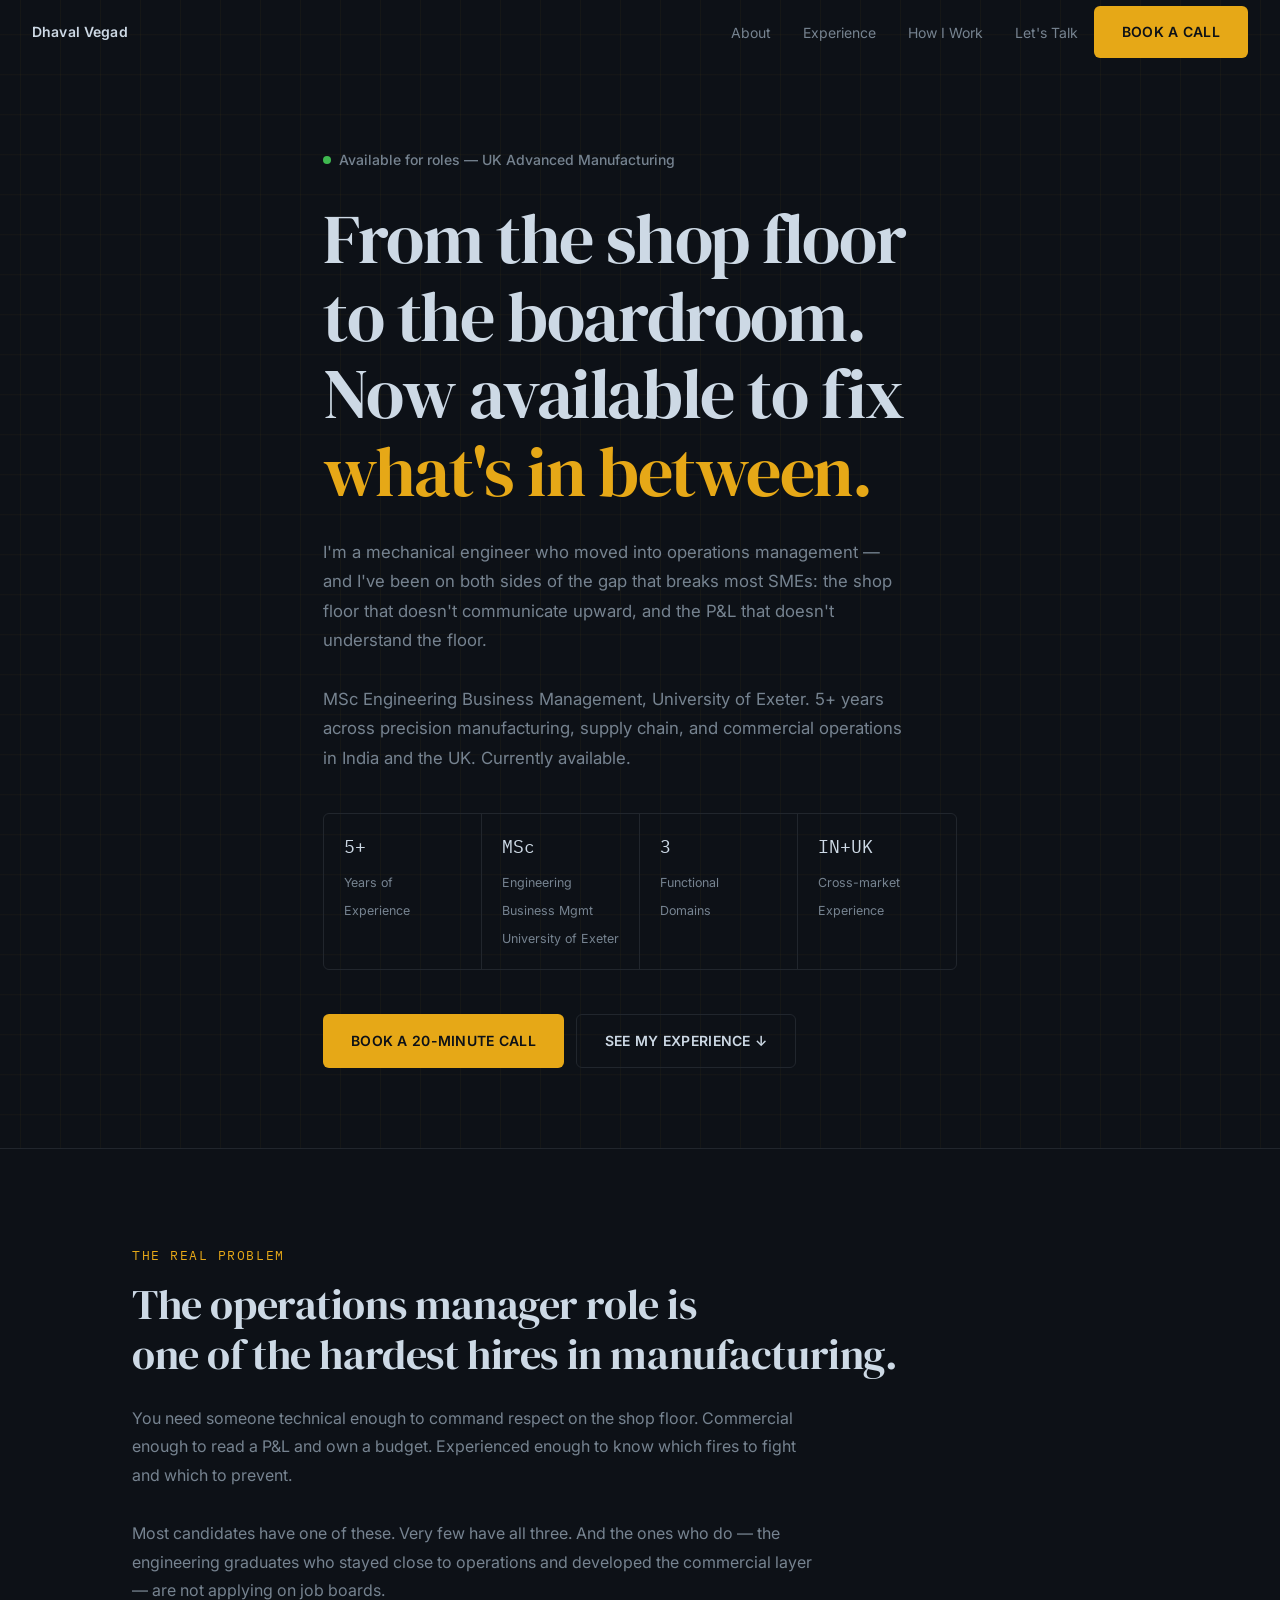
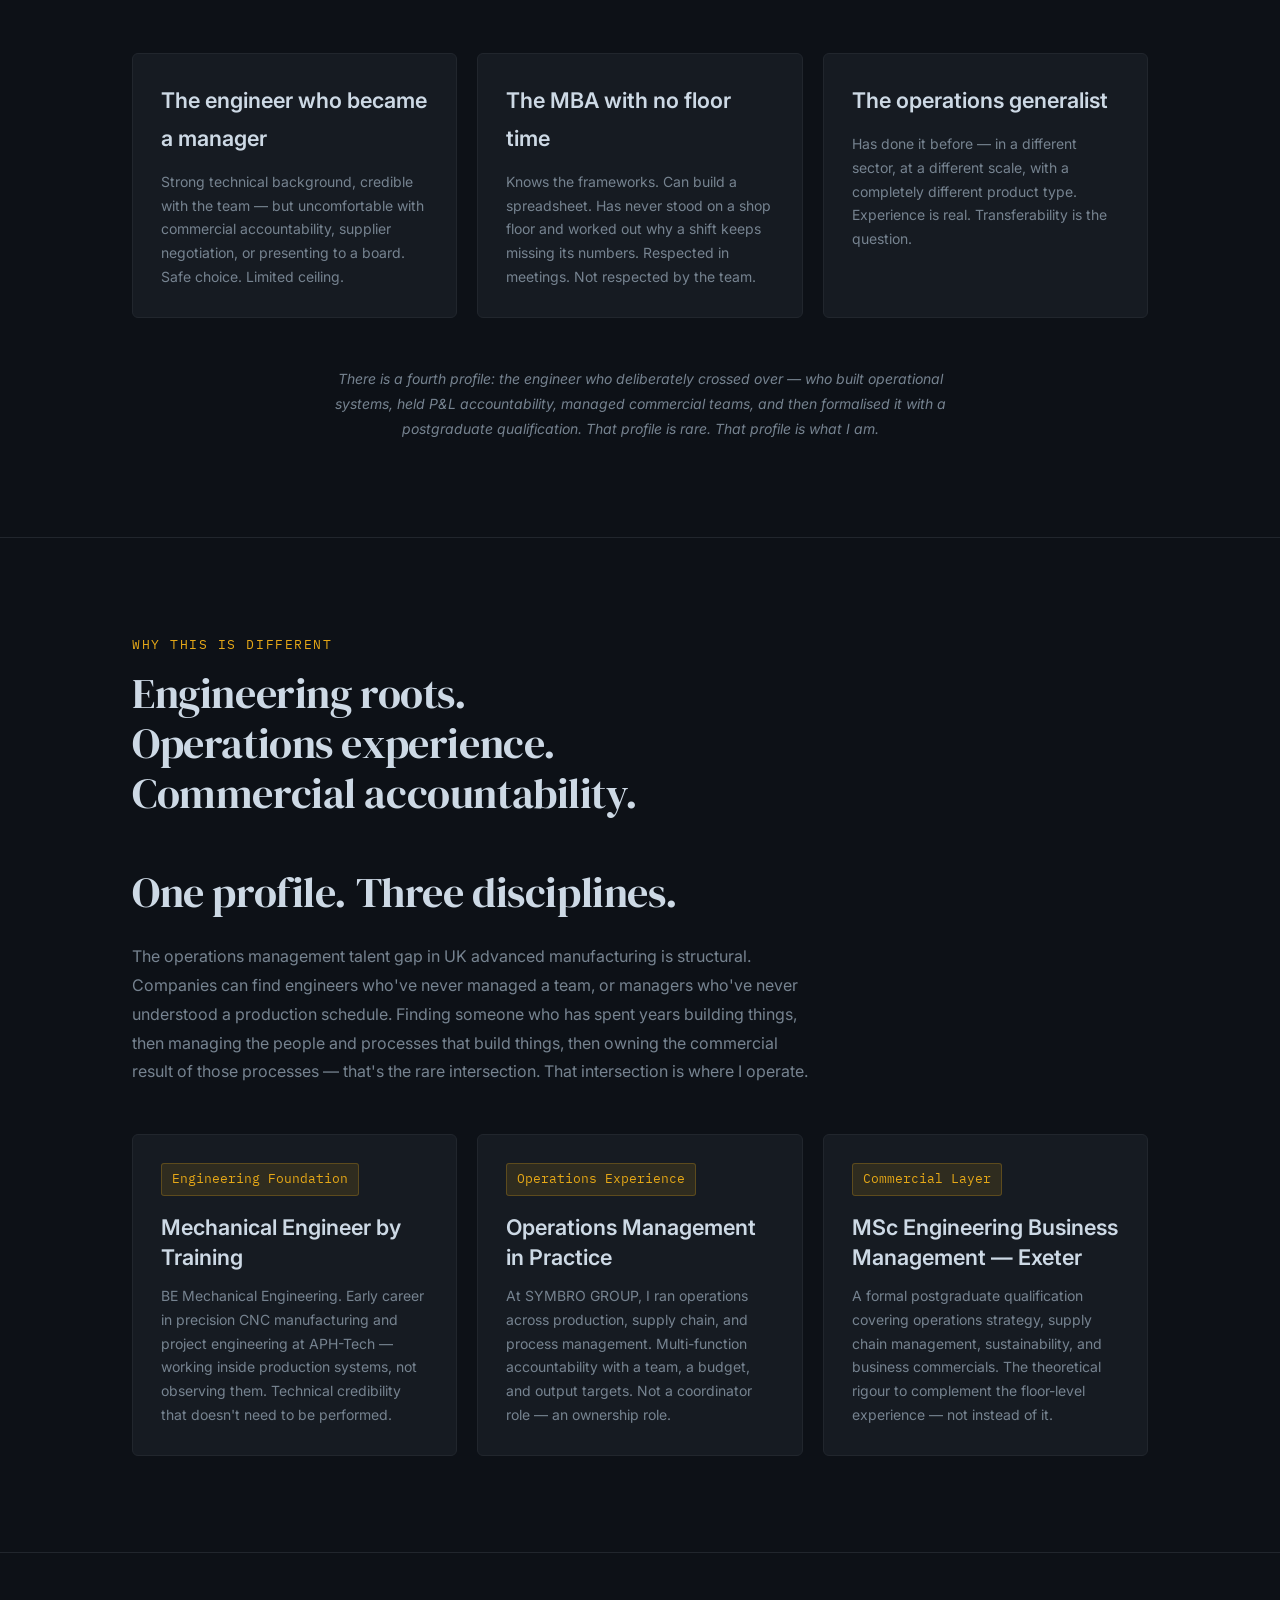
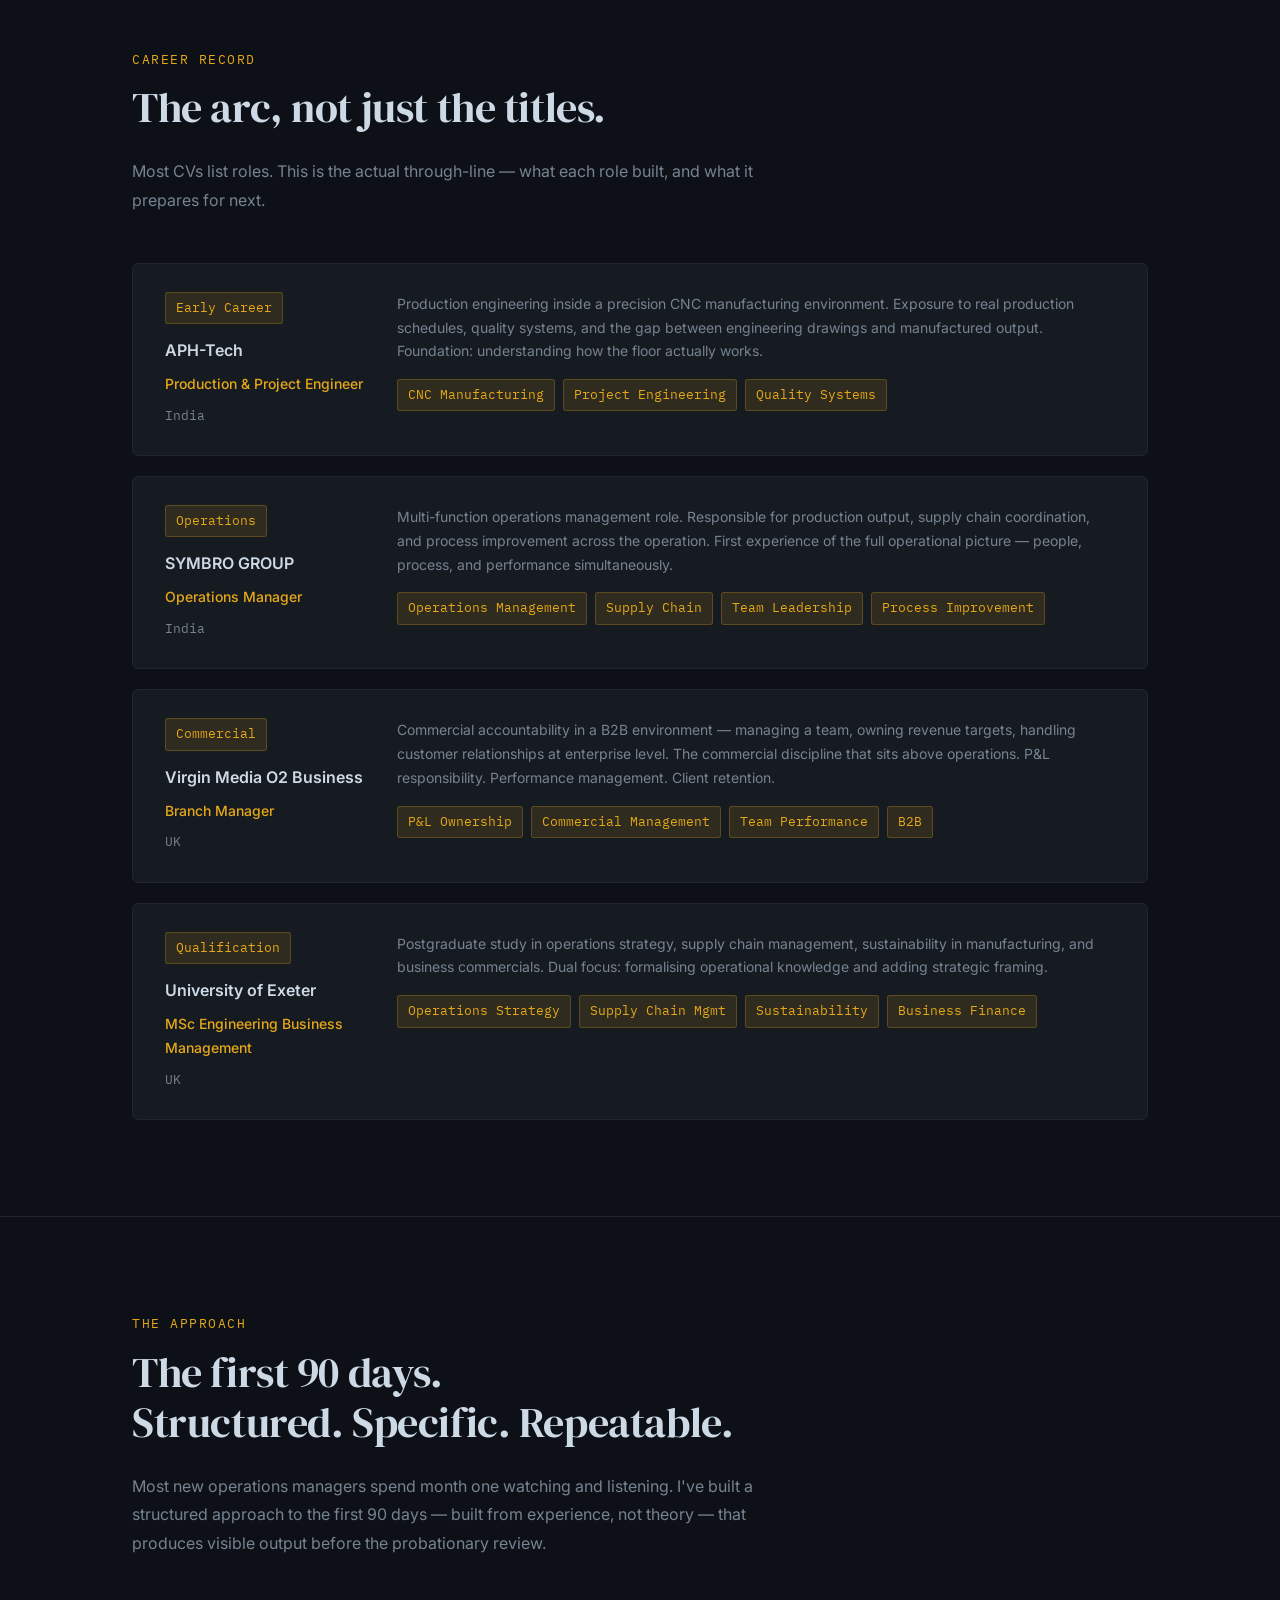
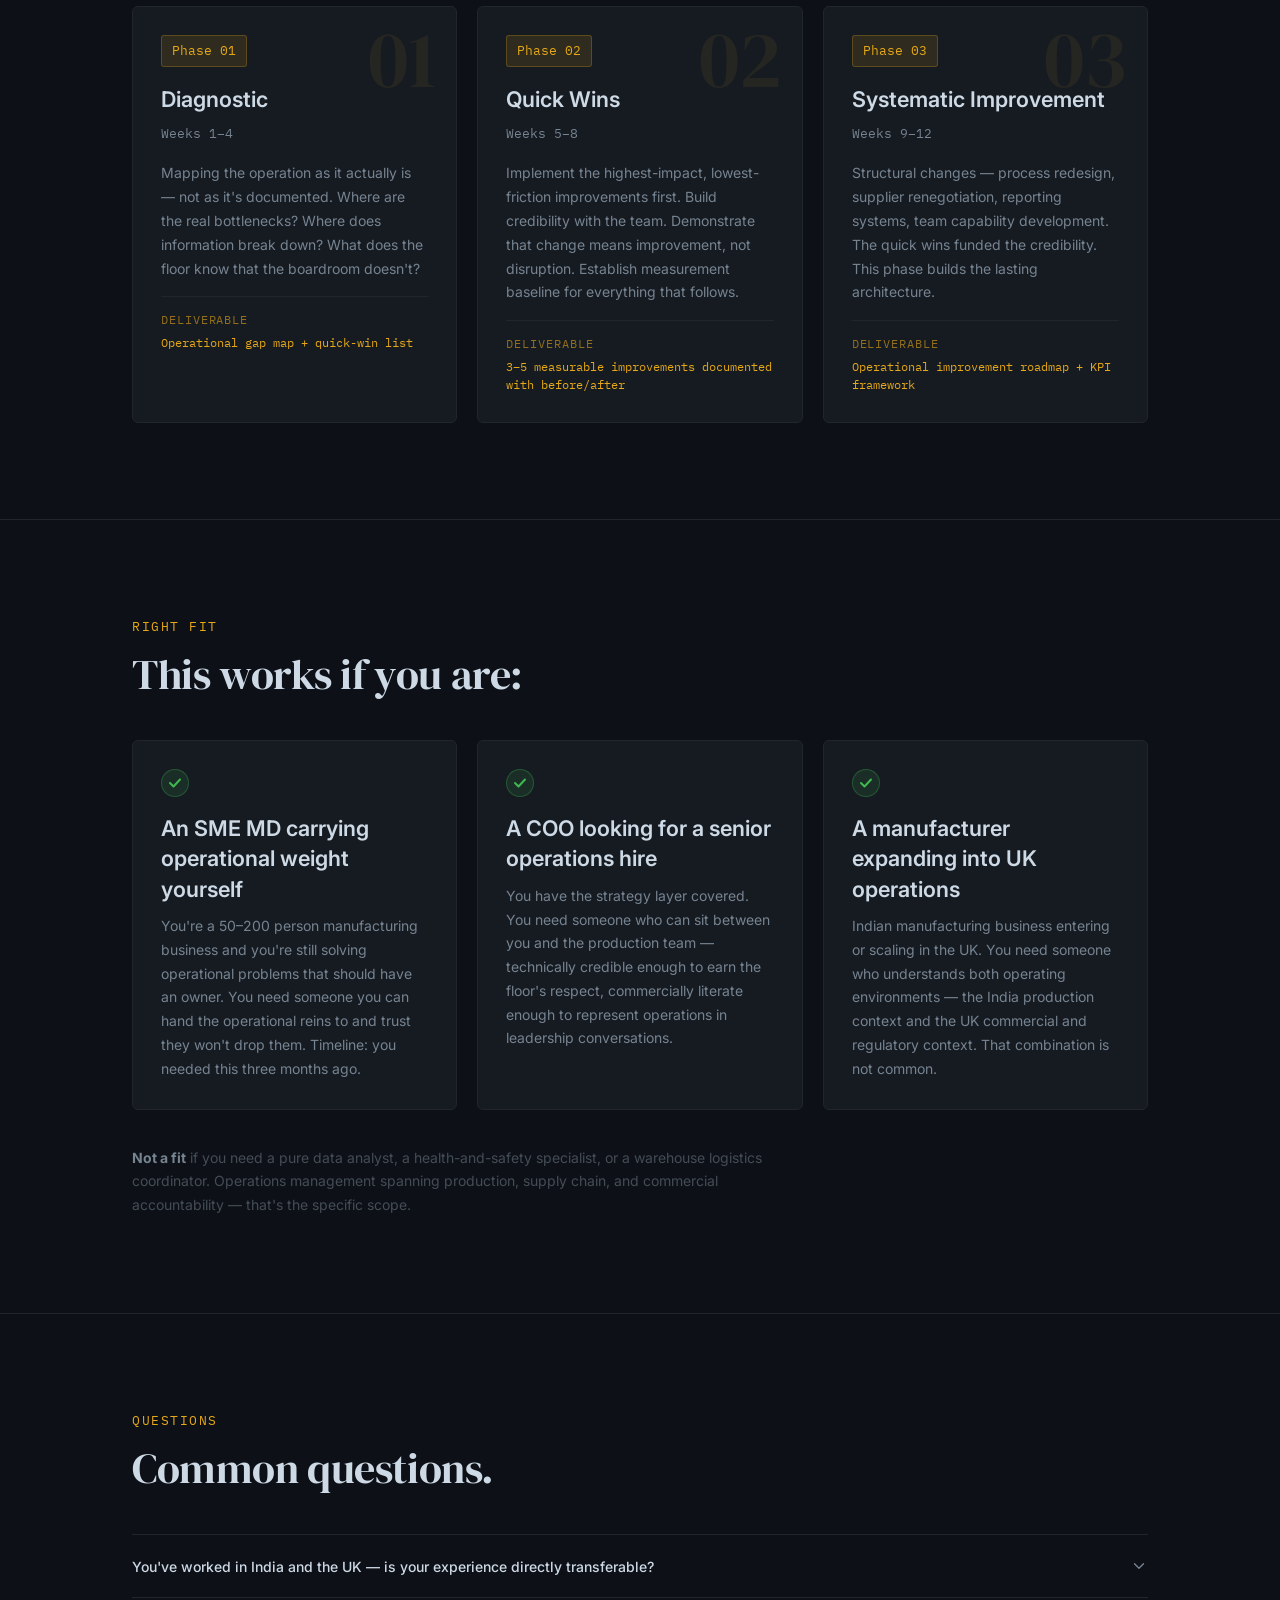
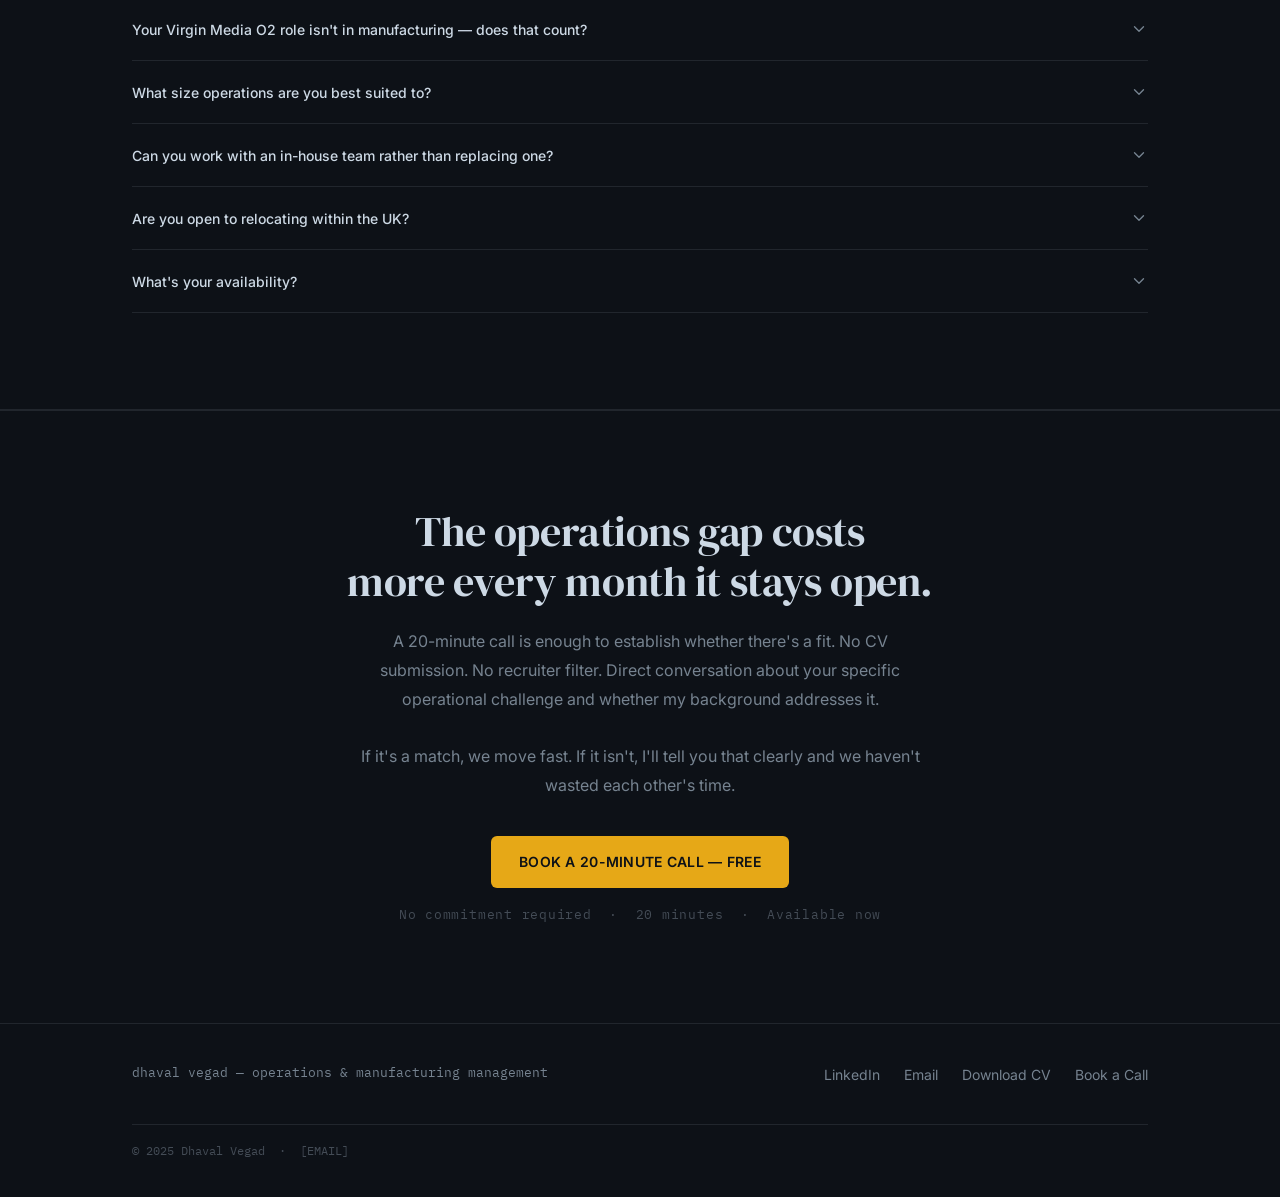
==== commit c049fe4f: "Redesign: dark engineering aesthetic with blueprint grid, DM Serif Display + amber accent" ====
--- a/index.html
+++ b/index.html
@@ -6,701 +6,16 @@
   <title>Dhaval Vegad — Operations Manager | UK Advanced Manufacturing</title>
   <meta name="description" content="Mechanical engineer and operations manager available for Operations Manager and Supply Chain Manager roles in UK advanced manufacturing. MSc Engineering Business Management, University of Exeter." />
   <meta property="og:title" content="Dhaval Vegad — Operations Manager | UK Advanced Manufacturing" />
-  <meta property="og:description" content="Mechanical engineer and operations manager available for Operations Manager and Supply Chain Manager roles in UK advanced manufacturing. MSc Engineering Business Management, University of Exeter." />
+  <meta property="og:description" content="Mechanical engineer and operations manager available for Operations Manager and Supply Chain Manager roles in UK advanced manufacturing." />
   <meta property="og:type" content="website" />
   <link rel="preconnect" href="https://fonts.googleapis.com" />
   <link rel="preconnect" href="https://fonts.gstatic.com" crossorigin />
-  <link href="https://fonts.googleapis.com/css2?family=Inter:wght@400;500;600;700&display=swap" rel="stylesheet" />
-  <style>
-    *, *::before, *::after { box-sizing: border-box; margin: 0; padding: 0; }
-
-    :root {
-      --navy:      #1B2A4A;
-      --gold:      #C9A84C;
-      --gold-dark: #B8963D;
-      --text:      #1A1A1A;
-      --text-light:#FFFFFF;
-      --text-mid:  #5C6370;
-      --bg:        #F8F7F4;
-      --surface:   #FFFFFF;
-      --border:    #E2E0DB;
-      --max:       760px;
-    }
-
-    html { scroll-behavior: smooth; }
-
-    body {
-      font-family: 'Inter', 'DM Sans', sans-serif;
-      font-size: 16px;
-      line-height: 26px;
-      color: var(--text);
-      background: var(--surface);
-      -webkit-font-smoothing: antialiased;
-    }
-
-    /* ── NAV ── */
-    nav {
-      position: fixed;
-      top: 0; left: 0; right: 0;
-      z-index: 100;
-      height: 64px;
-      background: rgba(27,42,74,0.97);
-      backdrop-filter: blur(8px);
-      display: flex;
-      align-items: center;
-      padding: 0 32px;
-      gap: 40px;
-    }
-    .nav-logo {
-      font-size: 15px;
-      font-weight: 600;
-      color: #fff;
-      white-space: nowrap;
-      text-decoration: none;
-      margin-right: auto;
-    }
-    .nav-links {
-      display: flex;
-      gap: 28px;
-      list-style: none;
-    }
-    .nav-links a {
-      font-size: 14px;
-      font-weight: 400;
-      color: rgba(255,255,255,0.65);
-      text-decoration: none;
-      transition: color 0.2s;
-    }
-    .nav-links a:hover { color: #fff; }
-    .btn { display: inline-block; text-decoration: none; cursor: pointer; border: none; font-family: inherit; transition: background 0.2s, transform 0.15s, box-shadow 0.2s; }
-    .btn-gold {
-      background: var(--gold);
-      color: var(--navy);
-      font-size: 15px;
-      font-weight: 600;
-      padding: 11px 22px;
-      border-radius: 4px;
-    }
-    .btn-gold:hover { background: var(--gold-dark); transform: translateY(-1px); box-shadow: 0 4px 16px rgba(201,168,76,0.25); }
-    .btn-gold-lg {
-      background: var(--gold);
-      color: var(--navy);
-      font-size: 16px;
-      font-weight: 600;
-      padding: 16px 36px;
-      border-radius: 4px;
-    }
-    .btn-gold-lg:hover { background: var(--gold-dark); transform: translateY(-1px); box-shadow: 0 6px 20px rgba(201,168,76,0.3); }
-    .btn-ghost {
-      background: transparent;
-      color: var(--gold);
-      font-size: 15px;
-      font-weight: 600;
-      padding: 11px 22px;
-      border-radius: 4px;
-      border: 2px solid var(--gold);
-    }
-    .btn-ghost:hover { background: var(--gold); color: var(--navy); }
-
-    /* ── SECTIONS ── */
-    .section { padding: 96px 32px; }
-    .section-light { background: var(--bg); }
-    .section-dark  { background: var(--navy); }
-    .section-white { background: var(--surface); }
-
-    .container { max-width: var(--max); margin: 0 auto; }
-    .container-wide { max-width: 900px; margin: 0 auto; }
-
-    /* ── ATTENTION TAG ── */
-    .attention-tag {
-      background: var(--navy);
-      padding: 14px 32px;
-      text-align: center;
-      margin-top: 64px;
-    }
-    .attention-tag p {
-      font-size: 13px;
-      font-weight: 500;
-      letter-spacing: 0.06em;
-      text-transform: uppercase;
-      color: var(--gold);
-    }
-
-    /* ── HERO ── */
-    .hero {
-      background: var(--navy);
-      padding: 80px 32px 100px;
-      position: relative;
-      overflow: hidden;
-    }
-    .hero::before {
-      content: '';
-      position: absolute;
-      inset: 0;
-      background-image: repeating-linear-gradient(
-        -45deg,
-        transparent,
-        transparent 28px,
-        rgba(255,255,255,0.018) 28px,
-        rgba(255,255,255,0.018) 29px
-      );
-      pointer-events: none;
-    }
-    .hero-inner { max-width: var(--max); margin: 0 auto; position: relative; }
-    .hero h1 {
-      font-size: 56px;
-      line-height: 60px;
-      font-weight: 700;
-      color: #fff;
-      margin-bottom: 24px;
-      max-width: 640px;
-    }
-    .hero-sub {
-      font-size: 18px;
-      line-height: 28px;
-      color: rgba(255,255,255,0.82);
-      max-width: 580px;
-      margin-bottom: 12px;
-    }
-    .hero-meta {
-      font-size: 15px;
-      line-height: 24px;
-      color: rgba(255,255,255,0.55);
-      max-width: 580px;
-      margin-bottom: 36px;
-    }
-    .hero-ctas { display: flex; align-items: center; gap: 20px; flex-wrap: wrap; }
-    .hero-scroll-hint {
-      text-align: left;
-      margin-top: 60px;
-      font-size: 13px;
-      color: rgba(255,255,255,0.35);
-      letter-spacing: 0.04em;
-    }
-    .scroll-arrow {
-      display: inline-block;
-      margin-top: 6px;
-      animation: bounce 2s infinite;
-      color: var(--gold);
-      font-size: 18px;
-    }
-    @keyframes bounce {
-      0%,100% { transform: translateY(0); }
-      50%      { transform: translateY(6px); }
-    }
-
-    /* ── CREDENTIAL BAR ── */
-    .cred-bar {
-      background: var(--bg);
-      padding: 0 32px 48px;
-    }
-    .cred-table {
-      max-width: 820px;
-      margin: 0 auto;
-      border: 1px solid var(--border);
-      border-radius: 6px;
-      overflow: hidden;
-    }
-    .cred-row {
-      display: grid;
-      grid-template-columns: 1fr 1fr;
-      border-bottom: 1px solid var(--border);
-      padding: 16px 24px;
-      gap: 12px;
-      align-items: center;
-    }
-    .cred-row:last-child { border-bottom: none; }
-    .cred-left {
-      display: flex;
-      align-items: center;
-      gap: 12px;
-      font-size: 15px;
-      font-weight: 600;
-      color: var(--navy);
-    }
-    .cred-emoji { font-size: 20px; flex-shrink: 0; }
-    .cred-right {
-      font-size: 14px;
-      color: var(--text-mid);
-      line-height: 20px;
-    }
-
-    /* ── TYPOGRAPHY HELPERS ── */
-    h2 {
-      font-size: 36px;
-      line-height: 42px;
-      font-weight: 600;
-      color: var(--navy);
-      margin-bottom: 32px;
-    }
-    h3 {
-      font-size: 24px;
-      line-height: 32px;
-      font-weight: 600;
-      color: var(--navy);
-      margin-bottom: 16px;
-    }
-    p { margin-bottom: 24px; }
-    p:last-child { margin-bottom: 0; }
-
-    /* ── PROBLEM ── */
-    .word-gap {
-      font-size: 64px;
-      font-weight: 700;
-      line-height: 1;
-      color: var(--navy);
-      display: block;
-      margin: 8px 0 32px;
-    }
-
-    /* ── POSITIONING ── */
-    .arc-statement {
-      font-size: 28px;
-      line-height: 38px;
-      font-weight: 600;
-      color: var(--navy);
-      margin: 40px 0;
-      text-align: center;
-    }
-    .arc-statement .arrow { color: var(--gold); }
-    .role-list { list-style: none; margin: 24px 0; }
-    .role-list li {
-      padding: 12px 0;
-      border-bottom: 1px solid var(--border);
-      font-size: 16px;
-      line-height: 26px;
-    }
-    .role-list li:last-child { border-bottom: none; }
-    .role-list strong { color: var(--navy); }
-
-    /* ── 90-DAY FRAMEWORK ── */
-    .days-grid {
-      display: grid;
-      grid-template-columns: repeat(3, 1fr);
-      gap: 24px;
-      margin: 48px 0 40px;
-      max-width: 960px;
-      margin-left: auto;
-      margin-right: auto;
-    }
-    .day-card {
-      background: rgba(255,255,255,0.06);
-      border: 1px solid rgba(255,255,255,0.12);
-      border-left: 4px solid var(--gold);
-      border-radius: 6px;
-      padding: 32px 28px 28px;
-      position: relative;
-      overflow: hidden;
-    }
-    .day-card-num {
-      position: absolute;
-      top: -8px;
-      right: 16px;
-      font-size: 80px;
-      font-weight: 700;
-      color: rgba(201,168,76,0.10);
-      line-height: 1;
-      pointer-events: none;
-      user-select: none;
-    }
-    .day-card-phase {
-      font-size: 11px;
-      font-weight: 600;
-      letter-spacing: 0.1em;
-      text-transform: uppercase;
-      color: var(--gold);
-      margin-bottom: 8px;
-    }
-    .day-card h3 {
-      font-size: 18px;
-      line-height: 24px;
-      color: #fff;
-      margin-bottom: 20px;
-    }
-    .day-card ul {
-      list-style: none;
-      margin: 0 0 20px;
-    }
-    .day-card ul li {
-      font-size: 15px;
-      line-height: 24px;
-      color: rgba(255,255,255,0.80);
-      padding: 6px 0;
-      border-bottom: 1px solid rgba(255,255,255,0.07);
-      padding-left: 14px;
-      position: relative;
-    }
-    .day-card ul li::before {
-      content: '—';
-      position: absolute;
-      left: 0;
-      color: var(--gold);
-      opacity: 0.6;
-    }
-    .day-card ul li:last-child { border-bottom: none; }
-    .day-output {
-      font-size: 14px;
-      font-style: italic;
-      color: rgba(255,255,255,0.50);
-      line-height: 22px;
-      border-top: 1px solid rgba(255,255,255,0.08);
-      padding-top: 16px;
-      margin-top: 4px;
-    }
-    .month-summary {
-      display: grid;
-      grid-template-columns: repeat(3, 1fr);
-      gap: 20px;
-      max-width: 900px;
-      margin: 0 auto;
-      border-top: 1px solid rgba(255,255,255,0.12);
-      padding-top: 36px;
-    }
-    .month-item { text-align: center; }
-    .month-item strong {
-      display: block;
-      font-size: 13px;
-      font-weight: 700;
-      letter-spacing: 0.06em;
-      text-transform: uppercase;
-      color: var(--gold);
-      margin-bottom: 8px;
-    }
-    .month-item p {
-      font-size: 15px;
-      line-height: 23px;
-      color: rgba(255,255,255,0.75);
-      margin: 0;
-    }
-    .section-dark h2 { color: #fff; }
-    .section-dark .section-intro { color: rgba(255,255,255,0.75); font-size: 18px; line-height: 28px; margin-bottom: 0; }
-
-    /* ── CASE STUDIES ── */
-    .case-study { margin-bottom: 56px; padding-bottom: 56px; border-bottom: 1px solid var(--border); }
-    .case-study:last-of-type { border-bottom: none; margin-bottom: 0; padding-bottom: 0; }
-    .case-company {
-      font-size: 20px;
-      font-weight: 700;
-      color: var(--navy);
-      margin-bottom: 4px;
-    }
-    .case-role {
-      font-size: 13px;
-      font-weight: 600;
-      letter-spacing: 0.08em;
-      text-transform: uppercase;
-      color: var(--text-mid);
-      margin-bottom: 12px;
-    }
-    .case-rule {
-      width: 40px;
-      height: 2px;
-      background: var(--gold);
-      margin-bottom: 20px;
-    }
-    .case-note {
-      font-size: 14px;
-      font-style: italic;
-      color: var(--text-mid);
-      text-align: center;
-      margin-top: 40px;
-    }
-
-    /* ── IMPACT TABLE ── */
-    .impact-table-wrap { overflow-x: auto; }
-    .impact-table {
-      width: 100%;
-      border-collapse: collapse;
-      font-size: 15px;
-    }
-    .impact-table thead tr {
-      background: var(--navy);
-      color: #fff;
-    }
-    .impact-table thead th {
-      padding: 14px 20px;
-      font-size: 13px;
-      font-weight: 600;
-      letter-spacing: 0.05em;
-      text-transform: uppercase;
-      text-align: left;
-    }
-    .impact-table tbody tr:nth-child(even) { background: var(--bg); }
-    .impact-table tbody tr:nth-child(odd)  { background: var(--surface); }
-    .impact-table td {
-      padding: 14px 20px;
-      border-bottom: 1px solid var(--border);
-      line-height: 22px;
-    }
-    .impact-table td:first-child { font-weight: 600; color: var(--navy); }
-    .impact-table td:last-child  { font-weight: 500; color: var(--navy); }
-    .impact-note {
-      margin-top: 36px;
-      font-size: 16px;
-      line-height: 26px;
-      color: var(--text);
-    }
-    .salary-line {
-      margin-top: 16px;
-      font-size: 15px;
-      line-height: 24px;
-      color: var(--text-mid);
-    }
-
-    /* ── DIFFERENTIATORS ── */
-    .diff-type { margin-bottom: 40px; }
-    .diff-type-label {
-      font-size: 18px;
-      font-weight: 600;
-      color: var(--navy);
-      margin-bottom: 8px;
-    }
-    .diff-divider {
-      border: none;
-      border-top: 2px solid var(--gold);
-      margin: 48px 0 24px;
-      opacity: 1;
-    }
-    .diff-fourth-label {
-      font-size: 15px;
-      color: var(--text-mid);
-      margin-bottom: 24px;
-    }
-    .diff-bullets { list-style: none; margin-top: 32px; }
-    .diff-bullets li {
-      padding: 10px 0 10px 20px;
-      border-bottom: 1px solid var(--border);
-      font-size: 15px;
-      line-height: 24px;
-      position: relative;
-    }
-    .diff-bullets li::before { content: '→'; position: absolute; left: 0; color: var(--gold); }
-    .diff-bullets li:last-child { border-bottom: none; }
-
-    /* ── FAQ ── */
-    .faq-list { list-style: none; }
-    .faq-item { border-bottom: 1px solid var(--border); }
-    .faq-item:first-child { border-top: 1px solid var(--border); }
-    .faq-q {
-      width: 100%;
-      background: none;
-      border: none;
-      text-align: left;
-      padding: 22px 0;
-      font-family: inherit;
-      font-size: 18px;
-      font-weight: 600;
-      color: var(--navy);
-      cursor: pointer;
-      display: flex;
-      justify-content: space-between;
-      align-items: center;
-      gap: 16px;
-      line-height: 26px;
-    }
-    .faq-q:hover { color: var(--gold); }
-    .faq-icon {
-      font-size: 20px;
-      font-weight: 700;
-      color: var(--gold);
-      flex-shrink: 0;
-      line-height: 1;
-      width: 20px;
-      text-align: center;
-    }
-    .faq-a {
-      font-size: 16px;
-      line-height: 26px;
-      color: var(--text);
-      overflow: hidden;
-      max-height: 0;
-      transition: max-height 0.35s ease, padding 0.25s ease;
-      padding: 0;
-    }
-    .faq-a.open { max-height: 600px; padding-bottom: 24px; }
-
-    /* ── CAPABILITIES ── */
-    .cap-grid {
-      display: grid;
-      grid-template-columns: 1fr 1fr;
-      gap: 40px 48px;
-    }
-    .cap-block { }
-    .cap-name {
-      font-size: 17px;
-      font-weight: 700;
-      color: #fff;
-      margin-bottom: 10px;
-    }
-    .cap-desc {
-      font-size: 15px;
-      line-height: 24px;
-      color: rgba(255,255,255,0.68);
-      margin: 0;
-    }
-
-    /* ── RISK REVERSAL ── */
-    .risk-block { margin-bottom: 40px; }
-    .risk-block:last-child { margin-bottom: 0; }
-    .risk-block strong {
-      display: block;
-      font-size: 17px;
-      font-weight: 600;
-      color: var(--navy);
-      margin-bottom: 10px;
-    }
-
-    /* ── FINAL CTA ── */
-    .final-cta {
-      background: var(--navy);
-      padding: 96px 32px;
-      text-align: center;
-      position: relative;
-      overflow: hidden;
-    }
-    .final-cta::before {
-      content: '';
-      position: absolute;
-      inset: 0;
-      background-image: repeating-linear-gradient(
-        -45deg,
-        transparent,
-        transparent 28px,
-        rgba(255,255,255,0.015) 28px,
-        rgba(255,255,255,0.015) 29px
-      );
-      pointer-events: none;
-    }
-    .final-cta-inner { position: relative; max-width: 640px; margin: 0 auto; }
-    .final-cta h2 { color: #fff; margin-bottom: 20px; font-size: 36px; line-height: 44px; }
-    .final-cta p  { color: rgba(255,255,255,0.78); font-size: 17px; line-height: 27px; margin-bottom: 36px; }
-    .contact-details {
-      margin-top: 32px;
-      display: flex;
-      flex-direction: column;
-      gap: 8px;
-      align-items: center;
-    }
-    .contact-details a {
-      font-size: 15px;
-      color: rgba(255,255,255,0.65);
-      text-decoration: none;
-      transition: color 0.2s;
-    }
-    .contact-details a:hover { color: var(--gold); }
-    .contact-details span {
-      font-size: 14px;
-      color: rgba(255,255,255,0.40);
-    }
-    .available-line {
-      font-size: 13px;
-      font-style: italic;
-      color: var(--gold);
-      margin-top: 20px;
-      opacity: 0.85;
-    }
-
-    /* ── FOOTER ── */
-    footer {
-      background: #111;
-      padding: 40px 32px;
-    }
-    .footer-inner {
-      max-width: 900px;
-      margin: 0 auto;
-      display: flex;
-      justify-content: space-between;
-      align-items: flex-start;
-      gap: 32px;
-      flex-wrap: wrap;
-    }
-    .footer-left .footer-name {
-      font-size: 15px;
-      font-weight: 600;
-      color: #fff;
-      margin-bottom: 4px;
-    }
-    .footer-left .footer-title {
-      font-size: 13px;
-      color: rgba(255,255,255,0.45);
-      margin-bottom: 4px;
-    }
-    .footer-left .footer-creds {
-      font-size: 12px;
-      color: rgba(255,255,255,0.30);
-      line-height: 20px;
-    }
-    .footer-links {
-      display: flex;
-      gap: 20px;
-      align-items: center;
-      list-style: none;
-    }
-    .footer-links a {
-      font-size: 13px;
-      color: rgba(255,255,255,0.45);
-      text-decoration: none;
-      transition: color 0.2s;
-    }
-    .footer-links a:hover { color: var(--gold); }
-    .footer-copy {
-      width: 100%;
-      font-size: 12px;
-      color: rgba(255,255,255,0.22);
-      margin-top: 24px;
-      padding-top: 20px;
-      border-top: 1px solid rgba(255,255,255,0.08);
-    }
-
-    /* ── SECTION INTRO TEXT ── */
-    .section-intro-light {
-      font-size: 18px;
-      line-height: 28px;
-      color: var(--text-mid);
-      margin-bottom: 48px;
-      max-width: var(--max);
-    }
-
-    /* ── AVATAR PLACEHOLDER ── */
-    .avatar-placeholder {
-      width: 56px;
-      height: 56px;
-      border-radius: 50%;
-      background: linear-gradient(135deg, var(--navy), var(--gold));
-      display: flex;
-      align-items: center;
-      justify-content: center;
-      font-size: 20px;
-      font-weight: 700;
-      color: #fff;
-      flex-shrink: 0;
-    }
-
-    /* ── RESPONSIVE ── */
-    @media (max-width: 768px) {
-      nav { padding: 0 16px; gap: 16px; }
-      .nav-links { display: none; }
-      .hero h1 { font-size: 38px; line-height: 44px; }
-      .section { padding: 56px 16px; }
-      .attention-tag { padding: 12px 16px; }
-      .hero { padding: 56px 16px 72px; }
-      .cred-bar { padding: 0 16px 40px; }
-      .cred-row { grid-template-columns: 1fr; }
-      .days-grid { grid-template-columns: 1fr; }
-      .month-summary { grid-template-columns: 1fr; }
-      .cap-grid { grid-template-columns: 1fr; }
-      h2 { font-size: 28px; line-height: 36px; }
-      .arc-statement { font-size: 22px; line-height: 32px; }
-      .footer-inner { flex-direction: column; }
-      .final-cta { padding: 64px 16px; }
-      .hero-ctas { flex-direction: column; align-items: flex-start; }
-      .word-gap { font-size: 48px; }
-    }
-  </style>
+  <link href="https://fonts.googleapis.com/css2?family=DM+Serif+Display&family=Inter:wght@400;500;600&family=IBM+Plex+Mono&display=swap" rel="stylesheet" />
+  <link rel="stylesheet" href="style.css" />
 </head>
 <body>
 
-<!-- NAV -->
+<!-- ── NAV ── -->
 <nav>
   <a href="#" class="nav-logo">Dhaval Vegad</a>
   <ul class="nav-links">
@@ -709,452 +24,500 @@
     <li><a href="#how-i-work">How I Work</a></li>
     <li><a href="#lets-talk">Let's Talk</a></li>
   </ul>
-  <a href="#lets-talk" class="btn btn-gold">Book a 20-Minute Call →</a>
+  <a href="[CALENDLY_URL]" class="btn btn-primary nav-cta" target="_blank" rel="noopener">Book a Call</a>
+  <button class="hamburger" aria-label="Toggle navigation" aria-expanded="false">
+    <span></span><span></span><span></span>
+  </button>
 </nav>
 
-<!-- ATTENTION TAG -->
-<div class="attention-tag">
-  <p>For Manufacturing MDs, COOs, and Operations Directors at UK engineering SMEs</p>
-</div>
-
-<!-- HERO -->
+<!-- ── HERO ── -->
 <section class="hero">
-  <div class="hero-inner">
-    <h1>Operations Chaos Doesn't Have to Be Your Problem.</h1>
-    <p class="hero-sub">I'm a mechanical engineer-turned-operations manager who bridges the gap most SMEs can't fill — technical enough to understand the shop floor, commercial enough to own the P&L.</p>
-    <p class="hero-meta">5+ years of experience across precision CNC manufacturing, supply chain, and commercial operations in India and the UK. MSc Engineering Business Management, University of Exeter.<br />Currently available for Operations Manager and Supply Chain Manager roles in UK advanced manufacturing.</p>
-    <div class="hero-ctas">
-      <a href="#lets-talk" class="btn btn-gold-lg">→ Book a 20-Minute Call</a>
-    </div>
-    <p class="hero-scroll-hint">or scroll to see how I work<br /><span class="scroll-arrow">↓</span></p>
-  </div>
-</section>
-
-<!-- CREDENTIAL BAR -->
-<div class="cred-bar">
-  <div class="cred-table">
-    <div class="cred-row">
-      <div class="cred-left"><span class="cred-emoji">🎓</span> MSc Engineering Business Management</div>
-      <div class="cred-right">University of Exeter</div>
-    </div>
-    <div class="cred-row">
-      <div class="cred-left"><span class="cred-emoji">🔧</span> BE Mechanical Engineering</div>
-      <div class="cred-right">University of Mumbai</div>
-    </div>
-    <div class="cred-row">
-      <div class="cred-left"><span class="cred-emoji">🏭</span> Operations Manager</div>
-      <div class="cred-right">SYMBRO GROUP · Supply Chain · Procurement · Inventory Management</div>
-    </div>
-    <div class="cred-row">
-      <div class="cred-left"><span class="cred-emoji">📡</span> Branch Manager</div>
-      <div class="cred-right">Virgin Media O2 Business · B2B Commercial Operations</div>
-    </div>
-    <div class="cred-row">
-      <div class="cred-left"><span class="cred-emoji">⚙️</span> Production &amp; Project Engineer</div>
-      <div class="cred-right">APH-Tech · CNC Precision Manufacturing</div>
-    </div>
-    <div class="cred-row">
-      <div class="cred-left"><span class="cred-emoji">🏎️</span> Motorsport Engineering Intern</div>
-      <div class="cred-right">Vortex GT Racing · Vehicle Dynamics</div>
-    </div>
-  </div>
-</div>
-
-<!-- PROBLEM -->
-<section class="section section-white" id="about">
-  <div class="container">
-    <h2>The operations hire you've been looking for is harder to find than it should be.</h2>
-    <p>You've seen the CVs. They all look the same.</p>
-    <p>The technical candidates can run a production line but they can't talk to your customers, manage a P&L, or think commercially when it matters. They escalate everything upward.</p>
-    <p>The business candidates understand reporting and strategy but they've never stood on a shop floor, never traced a supply chain failure back to a root cause, never managed a procurement relationship under pressure.</p>
-    <p>You need both. In one person. At a price point that makes sense for a business your size.</p>
-    <p>That's the</p>
-    <span class="word-gap">gap.</span>
-    <p>Most SME MDs in UK advanced manufacturing — businesses with 50–300 employees — are either carrying operations themselves or delegating to someone promoted beyond their competency. Production misses targets. Supplier issues compound. Costs creep. You firefight instead of grow.</p>
-    <p>You're reviewing the same problems every Monday. On-time delivery. Inventory discrepancies. A procurement process that still depends on whoever picks up the phone. You hired for operations but you're still the operations manager in everything but title.</p>
-    <p>Every month you run without a capable operations lead costs you more than a salary. It costs you growth decisions you're too busy to make, strategic conversations you're too tired to have, and a business that stays reactive when it should be scaling.</p>
-  </div>
-</section>
-
-<!-- POSITIONING -->
-<section class="section section-light">
-  <div class="container">
-    <h2>The engineering-business gap is real. And it's costing you more than you think.</h2>
-    <p>There's a persistent assumption in UK SME hiring: that operations management is either a technical role or a management role. Companies hire one or the other, then spend months frustrated that their technical hire can't see the commercial picture, or their management hire doesn't understand the production floor.</p>
-    <p>What actually moves the needle in a 50–300 person manufacturer is a person who can walk into a production meeting, identify the root cause of a missed target, trace it back to a supplier, rewrite the procurement protocol, and then present the financial impact to the MD — without needing a translator at any stage.</p>
-    <p>That's not a unicorn. That's a specific career path. And it's mine.</p>
-
-    <div class="arc-statement">Engineering <span class="arrow">→</span> Operations <span class="arrow">→</span> Commercial.<br />Not a pivot. A progression.</div>
-
-    <ul class="role-list">
-      <li>At <strong>APH-Tech</strong>: ran CNC production lines, managed tooling and raw material procurement in a precision manufacturing environment.</li>
-      <li>At <strong>SYMBRO GROUP</strong>: owned the full operations function — supply chain, procurement, inventory management — across a growing manufacturing business.</li>
-      <li>At <strong>Virgin Media O2 Business</strong>: ran a commercial branch with full B2B client accountability, team management, and revenue target ownership.</li>
+  <div class="container hero-inner">
+
+    <div class="hero-available reveal">
+      <span class="available-dot"></span>
+      Available for roles — UK Advanced Manufacturing
+    </div>
+
+    <h1 class="reveal" data-delay="70">
+      From the shop floor<br />
+      to the boardroom.<br />
+      Now available to fix<br />
+      <span class="accent">what's in between.</span>
+    </h1>
+
+    <p class="hero-sub reveal" data-delay="140">
+      I'm a mechanical engineer who moved into operations management —
+      and I've been on both sides of the gap that breaks most SMEs:
+      the shop floor that doesn't communicate upward,
+      and the P&amp;L that doesn't understand the floor.<br /><br />
+      MSc Engineering Business Management, University of Exeter.
+      5+ years across precision manufacturing, supply chain, and
+      commercial operations in India and the UK. Currently available.
+    </p>
+
+    <div class="stats-strip reveal" data-delay="140">
+      <div class="stat-item">
+        <span class="stat-val">5+</span>
+        <span class="stat-label">Years of<br />Experience</span>
+      </div>
+      <div class="stat-item">
+        <span class="stat-val">MSc</span>
+        <span class="stat-label">Engineering<br />Business Mgmt<br />University of Exeter</span>
+      </div>
+      <div class="stat-item">
+        <span class="stat-val">3</span>
+        <span class="stat-label">Functional<br />Domains</span>
+      </div>
+      <div class="stat-item">
+        <span class="stat-val">IN+UK</span>
+        <span class="stat-label">Cross-market<br />Experience</span>
+      </div>
+    </div>
+
+    <div class="hero-ctas reveal" data-delay="210">
+      <a href="[CALENDLY_URL]" class="btn btn-primary" target="_blank" rel="noopener">Book a 20-Minute Call</a>
+      <a href="#experience" class="btn btn-ghost">See My Experience ↓</a>
+    </div>
+
+  </div>
+</section>
+
+<hr class="rule" />
+
+<!-- ── THE PROBLEM ── -->
+<section class="section" id="about">
+  <div class="container">
+
+    <span class="eyebrow reveal">The Real Problem</span>
+    <h2 class="h2-serif reveal" data-delay="70">
+      The operations manager role is<br />
+      one of the hardest hires in manufacturing.
+    </h2>
+
+    <p class="section-intro reveal" data-delay="140">
+      You need someone technical enough to command respect on the shop floor.
+      Commercial enough to read a P&amp;L and own a budget.
+      Experienced enough to know which fires to fight and which to prevent.<br /><br />
+      Most candidates have one of these. Very few have all three.
+      And the ones who do — the engineering graduates who stayed
+      close to operations and developed the commercial layer —
+      are not applying on job boards.
+    </p>
+
+    <div class="pain-grid">
+      <div class="pain-card reveal">
+        <h3>The engineer who became a manager</h3>
+        <p>Strong technical background, credible with the team — but uncomfortable with commercial accountability, supplier negotiation, or presenting to a board. Safe choice. Limited ceiling.</p>
+      </div>
+      <div class="pain-card reveal" data-delay="70">
+        <h3>The MBA with no floor time</h3>
+        <p>Knows the frameworks. Can build a spreadsheet. Has never stood on a shop floor and worked out why a shift keeps missing its numbers. Respected in meetings. Not respected by the team.</p>
+      </div>
+      <div class="pain-card reveal" data-delay="140">
+        <h3>The operations generalist</h3>
+        <p>Has done it before — in a different sector, at a different scale, with a completely different product type. Experience is real. Transferability is the question.</p>
+      </div>
+    </div>
+
+    <p class="problem-coda reveal" data-delay="70">
+      There is a fourth profile: the engineer who deliberately crossed over —
+      who built operational systems, held P&amp;L accountability, managed
+      commercial teams, and then formalised it with a postgraduate qualification.
+      That profile is rare. That profile is what I am.
+    </p>
+
+  </div>
+</section>
+
+<hr class="rule" />
+
+<!-- ── POSITIONING ── -->
+<section class="section">
+  <div class="container">
+
+    <span class="eyebrow reveal">Why This Is Different</span>
+    <h2 class="h2-serif reveal" data-delay="70">
+      Engineering roots.<br />
+      Operations experience.<br />
+      Commercial accountability.<br /><br />
+      One profile. Three disciplines.
+    </h2>
+
+    <p class="section-intro reveal" data-delay="140">
+      The operations management talent gap in UK advanced manufacturing is structural.
+      Companies can find engineers who've never managed a team, or managers who've
+      never understood a production schedule. Finding someone who has spent years
+      building things, then managing the people and processes that build things,
+      then owning the commercial result of those processes — that's the rare intersection.
+      That intersection is where I operate.
+    </p>
+
+    <div class="cred-grid">
+      <div class="cred-card reveal">
+        <span class="tag">Engineering Foundation</span>
+        <h3>Mechanical Engineer by Training</h3>
+        <p>BE Mechanical Engineering. Early career in precision CNC manufacturing and project engineering at APH-Tech — working inside production systems, not observing them. Technical credibility that doesn't need to be performed.</p>
+      </div>
+      <div class="cred-card reveal" data-delay="70">
+        <span class="tag">Operations Experience</span>
+        <h3>Operations Management in Practice</h3>
+        <p>At SYMBRO GROUP, I ran operations across production, supply chain, and process management. Multi-function accountability with a team, a budget, and output targets. Not a coordinator role — an ownership role.</p>
+      </div>
+      <div class="cred-card reveal" data-delay="140">
+        <span class="tag">Commercial Layer</span>
+        <h3>MSc Engineering Business Management — Exeter</h3>
+        <p>A formal postgraduate qualification covering operations strategy, supply chain management, sustainability, and business commercials. The theoretical rigour to complement the floor-level experience — not instead of it.</p>
+      </div>
+    </div>
+
+  </div>
+</section>
+
+<hr class="rule" />
+
+<!-- ── EXPERIENCE ── -->
+<section class="section" id="experience">
+  <div class="container">
+
+    <span class="eyebrow reveal">Career Record</span>
+    <h2 class="h2-serif reveal" data-delay="70">The arc, not just the titles.</h2>
+    <p class="section-intro reveal" data-delay="140">
+      Most CVs list roles. This is the actual through-line —
+      what each role built, and what it prepares for next.
+    </p>
+
+    <div class="timeline">
+
+      <div class="exp-card reveal">
+        <div class="exp-meta">
+          <span class="tag">Early Career</span>
+          <span class="exp-company">APH-Tech</span>
+          <span class="exp-role">Production &amp; Project Engineer</span>
+          <span class="exp-location">India</span>
+        </div>
+        <div class="exp-body">
+          <p>Production engineering inside a precision CNC manufacturing environment. Exposure to real production schedules, quality systems, and the gap between engineering drawings and manufactured output. Foundation: understanding how the floor actually works.</p>
+          <div class="tag-row">
+            <span class="tag">CNC Manufacturing</span>
+            <span class="tag">Project Engineering</span>
+            <span class="tag">Quality Systems</span>
+          </div>
+        </div>
+      </div>
+
+      <div class="exp-card reveal" data-delay="70">
+        <div class="exp-meta">
+          <span class="tag">Operations</span>
+          <span class="exp-company">SYMBRO GROUP</span>
+          <span class="exp-role">Operations Manager</span>
+          <span class="exp-location">India</span>
+        </div>
+        <div class="exp-body">
+          <p>Multi-function operations management role. Responsible for production output, supply chain coordination, and process improvement across the operation. First experience of the full operational picture — people, process, and performance simultaneously.</p>
+          <div class="tag-row">
+            <span class="tag">Operations Management</span>
+            <span class="tag">Supply Chain</span>
+            <span class="tag">Team Leadership</span>
+            <span class="tag">Process Improvement</span>
+          </div>
+        </div>
+      </div>
+
+      <div class="exp-card reveal" data-delay="140">
+        <div class="exp-meta">
+          <span class="tag">Commercial</span>
+          <span class="exp-company">Virgin Media O2 Business</span>
+          <span class="exp-role">Branch Manager</span>
+          <span class="exp-location">UK</span>
+        </div>
+        <div class="exp-body">
+          <p>Commercial accountability in a B2B environment — managing a team, owning revenue targets, handling customer relationships at enterprise level. The commercial discipline that sits above operations. P&amp;L responsibility. Performance management. Client retention.</p>
+          <div class="tag-row">
+            <span class="tag">P&amp;L Ownership</span>
+            <span class="tag">Commercial Management</span>
+            <span class="tag">Team Performance</span>
+            <span class="tag">B2B</span>
+          </div>
+        </div>
+      </div>
+
+      <div class="exp-card reveal" data-delay="70">
+        <div class="exp-meta">
+          <span class="tag">Qualification</span>
+          <span class="exp-company">University of Exeter</span>
+          <span class="exp-role">MSc Engineering Business Management</span>
+          <span class="exp-location">UK</span>
+        </div>
+        <div class="exp-body">
+          <p>Postgraduate study in operations strategy, supply chain management, sustainability in manufacturing, and business commercials. Dual focus: formalising operational knowledge and adding strategic framing.</p>
+          <div class="tag-row">
+            <span class="tag">Operations Strategy</span>
+            <span class="tag">Supply Chain Mgmt</span>
+            <span class="tag">Sustainability</span>
+            <span class="tag">Business Finance</span>
+          </div>
+        </div>
+      </div>
+
+    </div>
+  </div>
+</section>
+
+<hr class="rule" />
+
+<!-- ── HOW I WORK ── -->
+<section class="section" id="how-i-work">
+  <div class="container">
+
+    <span class="eyebrow reveal">The Approach</span>
+    <h2 class="h2-serif reveal" data-delay="70">
+      The first 90 days.<br />
+      Structured. Specific. Repeatable.
+    </h2>
+    <p class="section-intro reveal" data-delay="140">
+      Most new operations managers spend month one watching and listening.
+      I've built a structured approach to the first 90 days — built from
+      experience, not theory — that produces visible output before the
+      probationary review.
+    </p>
+
+    <div class="phase-grid">
+
+      <div class="phase-card reveal">
+        <span class="phase-num">01</span>
+        <span class="tag">Phase 01</span>
+        <div class="phase-title">Diagnostic</div>
+        <div class="phase-time">Weeks 1–4</div>
+        <p>Mapping the operation as it actually is — not as it's documented. Where are the real bottlenecks? Where does information break down? What does the floor know that the boardroom doesn't?</p>
+        <div class="deliverable">
+          <strong>Deliverable</strong>
+          Operational gap map + quick-win list
+        </div>
+      </div>
+
+      <div class="phase-card reveal" data-delay="70">
+        <span class="phase-num">02</span>
+        <span class="tag">Phase 02</span>
+        <div class="phase-title">Quick Wins</div>
+        <div class="phase-time">Weeks 5–8</div>
+        <p>Implement the highest-impact, lowest-friction improvements first. Build credibility with the team. Demonstrate that change means improvement, not disruption. Establish measurement baseline for everything that follows.</p>
+        <div class="deliverable">
+          <strong>Deliverable</strong>
+          3–5 measurable improvements documented with before/after
+        </div>
+      </div>
+
+      <div class="phase-card reveal" data-delay="140">
+        <span class="phase-num">03</span>
+        <span class="tag">Phase 03</span>
+        <div class="phase-title">Systematic Improvement</div>
+        <div class="phase-time">Weeks 9–12</div>
+        <p>Structural changes — process redesign, supplier renegotiation, reporting systems, team capability development. The quick wins funded the credibility. This phase builds the lasting architecture.</p>
+        <div class="deliverable">
+          <strong>Deliverable</strong>
+          Operational improvement roadmap + KPI framework
+        </div>
+      </div>
+
+    </div>
+  </div>
+</section>
+
+<hr class="rule" />
+
+<!-- ── WHO THIS IS FOR ── -->
+<section class="section">
+  <div class="container">
+
+    <span class="eyebrow reveal">Right Fit</span>
+    <h2 class="h2-serif reveal" data-delay="70">This works if you are:</h2>
+
+    <div class="fit-grid">
+
+      <div class="fit-card reveal">
+        <div class="fit-icon">
+          <svg viewBox="0 0 14 14" fill="none" xmlns="http://www.w3.org/2000/svg">
+            <path d="M2 7L5.5 10.5L12 3.5" stroke="#3FB950" stroke-width="2" stroke-linecap="round" stroke-linejoin="round"/>
+          </svg>
+        </div>
+        <h3>An SME MD carrying operational weight yourself</h3>
+        <p>You're a 50–200 person manufacturing business and you're still solving operational problems that should have an owner. You need someone you can hand the operational reins to and trust they won't drop them. Timeline: you needed this three months ago.</p>
+      </div>
+
+      <div class="fit-card reveal" data-delay="70">
+        <div class="fit-icon">
+          <svg viewBox="0 0 14 14" fill="none" xmlns="http://www.w3.org/2000/svg">
+            <path d="M2 7L5.5 10.5L12 3.5" stroke="#3FB950" stroke-width="2" stroke-linecap="round" stroke-linejoin="round"/>
+          </svg>
+        </div>
+        <h3>A COO looking for a senior operations hire</h3>
+        <p>You have the strategy layer covered. You need someone who can sit between you and the production team — technically credible enough to earn the floor's respect, commercially literate enough to represent operations in leadership conversations.</p>
+      </div>
+
+      <div class="fit-card reveal" data-delay="140">
+        <div class="fit-icon">
+          <svg viewBox="0 0 14 14" fill="none" xmlns="http://www.w3.org/2000/svg">
+            <path d="M2 7L5.5 10.5L12 3.5" stroke="#3FB950" stroke-width="2" stroke-linecap="round" stroke-linejoin="round"/>
+          </svg>
+        </div>
+        <h3>A manufacturer expanding into UK operations</h3>
+        <p>Indian manufacturing business entering or scaling in the UK. You need someone who understands both operating environments — the India production context and the UK commercial and regulatory context. That combination is not common.</p>
+      </div>
+
+    </div>
+
+    <p class="not-fit reveal" data-delay="70">
+      <strong>Not a fit</strong> if you need a pure data analyst, a health-and-safety
+      specialist, or a warehouse logistics coordinator. Operations
+      management spanning production, supply chain, and commercial accountability —
+      that's the specific scope.
+    </p>
+
+  </div>
+</section>
+
+<hr class="rule" />
+
+<!-- ── FAQ ── -->
+<section class="section" id="faq">
+  <div class="container">
+
+    <span class="eyebrow reveal">Questions</span>
+    <h2 class="h2-serif reveal" data-delay="70">Common questions.</h2>
+
+    <ul class="faq-list">
+
+      <li class="faq-item reveal">
+        <button class="faq-btn" aria-expanded="false" aria-controls="faq-1">
+          You've worked in India and the UK — is your experience directly transferable?
+          <svg class="faq-chevron" viewBox="0 0 20 20" fill="none" xmlns="http://www.w3.org/2000/svg">
+            <path d="M5 7.5L10 12.5L15 7.5" stroke="currentColor" stroke-width="1.5" stroke-linecap="round" stroke-linejoin="round"/>
+          </svg>
+        </button>
+        <div class="faq-answer" id="faq-1" role="region">
+          <div class="faq-answer-inner">
+            The manufacturing fundamentals are. Production scheduling, supply chain principles, process improvement — these translate. The UK-specific layer (employment law, supplier landscape, regulatory environment) I've been developing since arriving in the UK, including through my MSc and my Virgin Media O2 commercial role. I'm not arriving cold to the UK market.
+          </div>
+        </div>
+      </li>
+
+      <li class="faq-item reveal" data-delay="70">
+        <button class="faq-btn" aria-expanded="false" aria-controls="faq-2">
+          Your Virgin Media O2 role isn't in manufacturing — does that count?
+          <svg class="faq-chevron" viewBox="0 0 20 20" fill="none" xmlns="http://www.w3.org/2000/svg">
+            <path d="M5 7.5L10 12.5L15 7.5" stroke="currentColor" stroke-width="1.5" stroke-linecap="round" stroke-linejoin="round"/>
+          </svg>
+        </button>
+        <div class="faq-answer" id="faq-2" role="region">
+          <div class="faq-answer-inner">
+            Yes, and deliberately so. P&L ownership, team performance management, and commercial accountability in a B2B environment develop skills that most manufacturing-only career paths never formally train. The question isn't whether it's manufacturing — it's whether the skills transfer. They do.
+          </div>
+        </div>
+      </li>
+
+      <li class="faq-item reveal">
+        <button class="faq-btn" aria-expanded="false" aria-controls="faq-3">
+          What size operations are you best suited to?
+          <svg class="faq-chevron" viewBox="0 0 20 20" fill="none" xmlns="http://www.w3.org/2000/svg">
+            <path d="M5 7.5L10 12.5L15 7.5" stroke="currentColor" stroke-width="1.5" stroke-linecap="round" stroke-linejoin="round"/>
+          </svg>
+        </button>
+        <div class="faq-answer" id="faq-3" role="region">
+          <div class="faq-answer-inner">
+            SMEs and mid-market — roughly 30 to 300 employees. Large enough to have real operational complexity; small enough that the operations manager role carries genuine accountability rather than being one layer in a matrix.
+          </div>
+        </div>
+      </li>
+
+      <li class="faq-item reveal" data-delay="70">
+        <button class="faq-btn" aria-expanded="false" aria-controls="faq-4">
+          Can you work with an in-house team rather than replacing one?
+          <svg class="faq-chevron" viewBox="0 0 20 20" fill="none" xmlns="http://www.w3.org/2000/svg">
+            <path d="M5 7.5L10 12.5L15 7.5" stroke="currentColor" stroke-width="1.5" stroke-linecap="round" stroke-linejoin="round"/>
+          </svg>
+        </button>
+        <div class="faq-answer" id="faq-4" role="region">
+          <div class="faq-answer-inner">
+            Yes. Often the right structure is an operations manager who sets the process standard and builds the team's capability around it — not someone who replaces existing people. I've managed teams and I'm comfortable inheriting them.
+          </div>
+        </div>
+      </li>
+
+      <li class="faq-item reveal">
+        <button class="faq-btn" aria-expanded="false" aria-controls="faq-5">
+          Are you open to relocating within the UK?
+          <svg class="faq-chevron" viewBox="0 0 20 20" fill="none" xmlns="http://www.w3.org/2000/svg">
+            <path d="M5 7.5L10 12.5L15 7.5" stroke="currentColor" stroke-width="1.5" stroke-linecap="round" stroke-linejoin="round"/>
+          </svg>
+        </button>
+        <div class="faq-answer" id="faq-5" role="region">
+          <div class="faq-answer-inner">
+            Yes. Currently based in [location — Dhaval to confirm]. Open to relocation for the right role or hybrid arrangement.
+          </div>
+        </div>
+      </li>
+
+      <li class="faq-item reveal" data-delay="70">
+        <button class="faq-btn" aria-expanded="false" aria-controls="faq-6">
+          What's your availability?
+          <svg class="faq-chevron" viewBox="0 0 20 20" fill="none" xmlns="http://www.w3.org/2000/svg">
+            <path d="M5 7.5L10 12.5L15 7.5" stroke="currentColor" stroke-width="1.5" stroke-linecap="round" stroke-linejoin="round"/>
+          </svg>
+        </button>
+        <div class="faq-answer" id="faq-6" role="region">
+          <div class="faq-answer-inner">
+            Available now. No notice period. Can start within two weeks of offer.
+          </div>
+        </div>
+      </li>
+
     </ul>
-    <p style="font-size:15px; color:var(--text-mid); margin-top:24px;">Most candidates have one of these chapters. Few have all three.</p>
-  </div>
-</section>
-
-<!-- HOW I WORK -->
-<section class="section section-dark" id="how-i-work">
-  <div class="container-wide">
-    <h2>What the first 90 days looks like</h2>
-    <p class="section-intro">Most operations problems in manufacturing SMEs fall into four categories: production planning gaps, supplier relationship failures, process inefficiency, and team accountability issues. I've worked across all four — in different combinations, at different business sizes, across manufacturing and commercial environments.</p>
-    <p class="section-intro" style="margin-top:-8px; margin-bottom:0;">Here's how I approach a new role:</p>
-
-    <div class="days-grid">
-      <div class="day-card">
-        <div class="day-card-num">01</div>
-        <div class="day-card-phase">Days 1–30</div>
-        <h3>Operational Diagnosis</h3>
-        <p style="font-size:15px; color:rgba(255,255,255,0.75); line-height:24px; margin-bottom:16px;">Before recommending anything, I audit what's actually happening. Not what the reports say. What the floor shows.</p>
-        <ul>
-          <li>Map current production workflows end to end</li>
-          <li>Identify where targets are missed and why — root cause, not symptom</li>
-          <li>Assess supplier relationships: reliability, lead times, risk concentration</li>
-          <li>Review inventory management: turnover, dead stock, reorder logic</li>
-          <li>Talk to the people actually doing the work</li>
-        </ul>
-        <p class="day-output">Output: A clear-eyed picture of where time and money are leaking, prioritised by impact.</p>
-      </div>
-      <div class="day-card">
-        <div class="day-card-num">02</div>
-        <div class="day-card-phase">Days 31–60</div>
-        <h3>Early Improvement</h3>
-        <p style="font-size:15px; color:rgba(255,255,255,0.75); line-height:24px; margin-bottom:16px;">Early results that demonstrate I can solve problems, not just identify them.</p>
-        <ul>
-          <li>Introduce or improve production planning protocols</li>
-          <li>Address the highest-impact supplier or procurement issue from the diagnosis</li>
-          <li>Introduce or tighten the KPI framework the team is accountable to</li>
-          <li>Remove bottlenecks slowing output without requiring capital investment</li>
-        </ul>
-        <p class="day-output">Output: Measurable movement in at least one key metric — OTD, downtime, or procurement cost.</p>
-      </div>
-      <div class="day-card">
-        <div class="day-card-num">03</div>
-        <div class="day-card-phase">Days 61–90</div>
-        <h3>Systems</h3>
-        <p style="font-size:15px; color:rgba(255,255,255,0.75); line-height:24px; margin-bottom:16px;">Build the systems so the business stops depending on specific people to function.</p>
-        <ul>
-          <li>Document processes so they survive staff turnover</li>
-          <li>Build supplier performance frameworks that reduce reliance on informal relationships</li>
-          <li>Create reporting rhythms that give the MD visibility without requiring daily involvement</li>
-          <li>Develop the team so operations runs without escalation</li>
-        </ul>
-        <p class="day-output">Output: Operations that don't require daily MD involvement. A team that owns its targets.</p>
-      </div>
-    </div>
-
-    <div class="month-summary">
-      <div class="month-item">
-        <strong>Month 1</strong>
-        <p>I understand your business better than most people inside it.</p>
-      </div>
-      <div class="month-item">
-        <strong>Month 2</strong>
-        <p>I fix what's broken.</p>
-      </div>
-      <div class="month-item">
-        <strong>Month 3</strong>
-        <p>I build systems so it stays fixed.</p>
-      </div>
-    </div>
-  </div>
-</section>
-
-<!-- EXPERIENCE / CASE STUDIES -->
-<section class="section section-white" id="experience">
-  <div class="container">
-    <h2>What this looks like in practice</h2>
-
-    <div class="case-study">
-      <div class="case-company">SYMBRO GROUP</div>
-      <div class="case-role">Operations Management</div>
-      <div class="case-rule"></div>
-      <p>Owned the full operations function for a manufacturing business: supply chain, procurement, inventory management, and team oversight.</p>
-      <p>I took on a function that had grown faster than its processes. Supplier management was reactive, inventory tracking was inconsistent, and operational decisions were escalating to the MD daily. I restructured how procurement was run, introduced tracking for supplier performance, tightened inventory management, and built clearer accountability structures across the team.</p>
-      <p>The MD's day-to-day involvement in operational decisions reduced significantly. Procurement moved from relationship-dependent to process-driven.</p>
-    </div>
-
-    <div class="case-study">
-      <div class="case-company">APH-Tech</div>
-      <div class="case-role">Production &amp; Project Engineering</div>
-      <div class="case-rule"></div>
-      <p>CNC precision manufacturing. Production planning, tooling, and raw material procurement.</p>
-      <p>The production environment was running without structured planning, which meant targets were missed reactively rather than managed proactively. I introduced structured planning protocols, formalised how tooling and materials were procured, and built basic performance tracking for the line.</p>
-      <p>Production planning moved from reactive to scheduled. Procurement became process-driven rather than informal.</p>
-    </div>
-
-    <div class="case-study">
-      <div class="case-company">Virgin Media O2 Business</div>
-      <div class="case-role">Branch Management</div>
-      <div class="case-rule"></div>
-      <p>B2B commercial operations. P&L accountability. Client relationships. Team management in a revenue-target environment.</p>
-      <p>I managed a full branch — client-facing team, revenue targets, and commercial P&L — in a competitive B2B market. The role required holding three things simultaneously: client relationship quality, team performance, and commercial delivery. The branch operated to target throughout my tenure.</p>
-    </div>
-
-    <p class="case-note">Specific numbers from each role are available in conversation. I'm happy to walk through the detail.</p>
-  </div>
-</section>
-
-<!-- IMPACT TABLE -->
-<section class="section section-light">
-  <div class="container">
-    <h2>What changes when you bring me in</h2>
-    <div class="impact-table-wrap">
-      <table class="impact-table">
-        <thead>
-          <tr>
-            <th>Area</th>
-            <th>Before</th>
-            <th>After 90 Days</th>
-          </tr>
-        </thead>
-        <tbody>
-          <tr><td>On-time delivery</td><td>Inconsistent, reactive</td><td>Tracked against target, improving</td></tr>
-          <tr><td>Supplier management</td><td>Informal, relationship-dependent</td><td>Process-driven, monitored</td></tr>
-          <tr><td>Inventory</td><td>Estimated</td><td>Managed and reportable</td></tr>
-          <tr><td>Team accountability</td><td>Unclear targets</td><td>KPI-driven, visible</td></tr>
-          <tr><td>Production planning</td><td>Ad hoc</td><td>Structured and documented</td></tr>
-          <tr><td>MD operational involvement</td><td>Daily firefighting</td><td>Periodic review</td></tr>
-        </tbody>
-      </table>
-    </div>
-    <p class="impact-note">An SME MD spending 3 hours a day on operational decisions that an operations manager should be handling is diverting roughly 60 hours a month — 15 working days a year — away from growth, sales, and strategy. That time has a cost whether it appears on a budget line or not.</p>
-    <p class="salary-line">A salary of £48,000–£55,000, validated against current UK market rates for operations management roles at this experience level, is the investment that buys those 15 days back — plus everything else that runs properly as a result.</p>
-  </div>
-</section>
-
-<!-- DIFFERENTIATORS -->
-<section class="section section-white">
-  <div class="container">
-    <h2>What makes this combination unusual</h2>
-    <p>There are three types of candidates applying for operations roles in UK manufacturing right now.</p>
-
-    <div style="margin-top:36px;">
-      <div class="diff-type">
-        <div class="diff-type-label">The Linear Ops Manager</div>
-        <p>10 years in one sector. Deep domain knowledge. No commercial exposure. Strong in a corporate environment. In an SME where every operational decision has a financial consequence, the gap shows quickly.</p>
-      </div>
-      <div class="diff-type">
-        <div class="diff-type-label">The Recent MSc Graduate</div>
-        <p>Strong academic foundation. Limited operational accountability. Has supported projects. Hasn't owned one end to end.</p>
-      </div>
-      <div class="diff-type">
-        <div class="diff-type-label">The Six Sigma Specialist</div>
-        <p>Process-focused. Excellent where methodology can be followed. Often struggles in resource-constrained SMEs where judgment matters more than framework.</p>
-      </div>
-
-      <hr class="diff-divider" />
-      <p class="diff-fourth-label">Then there's a less common fourth path:</p>
-      <div class="diff-type">
-        <div class="diff-type-label">An engineer who took operations ownership seriously, gained deliberate commercial exposure, and then upgraded academically to understand the business logic behind the shop floor.</div>
-        <p>That's the trajectory. And at this experience level and salary band, it's genuinely uncommon in the UK market.</p>
-      </div>
-    </div>
-
-    <ul class="diff-bullets">
-      <li><strong>India + UK manufacturing experience</strong> — two different supply chain environments, different problem-solving pressures, different supplier dynamics. That range is an asset in cross-functional and international procurement contexts.</li>
-      <li><strong>Sustainability module, MSc Exeter</strong> — relevant as customers and regulators increase ESG pressure on UK manufacturing supply chains.</li>
-      <li><strong>Motorsport engineering internship</strong> — precision manufacturing standards, high-performance team environment, zero-defect culture from early in the career.</li>
-      <li><strong>Multilingual: English, Gujarati, Hindi (full professional), Marathi (working)</strong> — directly useful in international procurement and supplier conversations.</li>
-    </ul>
-  </div>
-</section>
-
-<!-- FAQ -->
-<section class="section section-light" id="faq">
-  <div class="container">
-    <h2>What hiring managers usually ask</h2>
-    <ul class="faq-list">
-
-      <li class="faq-item">
-        <button class="faq-q" aria-expanded="false">
-          Your background is varied — manufacturing in India, commercial at Virgin O2. Is that a strength or a weakness?
-          <span class="faq-icon">+</span>
-        </button>
-        <div class="faq-a">
-          <p>It's a strength in an SME context. Linear specialists are built for corporate environments where you go deep in one lane. SME operations management requires breadth — engineering, commercial reality, people management, and supplier relationships all at once. The varied background isn't a gap. It's the shape of the role.</p>
-          <p>The MSc from Exeter was specifically designed to connect the engineering and business threads — as a practical framework for exactly this kind of cross-functional role.</p>
-        </div>
-      </li>
-
-      <li class="faq-item">
-        <button class="faq-q" aria-expanded="false">
-          You don't have 10+ years of UK manufacturing experience. Is that a problem?
-          <span class="faq-icon">+</span>
-        </button>
-        <div class="faq-a">
-          <p>The relevant question isn't years in sector — it's whether someone has owned a real operations function and delivered against real targets. At SYMBRO GROUP I owned the full operations function. At APH-Tech I ran production and procurement. At Virgin O2 I owned a commercial P&L. The combination of engineering depth and commercial accountability is more useful to a growing SME than a decade of doing one thing in one industry.</p>
-        </div>
-      </li>
-
-      <li class="faq-item">
-        <button class="faq-q" aria-expanded="false">
-          Do you have experience with specific ERP or production management systems?
-          <span class="faq-icon">+</span>
-        </button>
-        <div class="faq-a">
-          <p>I've worked with production planning and inventory management systems in manufacturing environments. System adaptation is not the constraint — operational understanding is. The intuition for how operations should run is what takes years to build. The system is a tool.</p>
-        </div>
-      </li>
-
-      <li class="faq-item">
-        <button class="faq-q" aria-expanded="false">
-          You're looking for £48K–£55K. Is that firm?
-          <span class="faq-icon">+</span>
-        </button>
-        <div class="faq-a">
-          <p>That range reflects current market rates for operations management at this experience level in UK advanced manufacturing. I'm open to discussing structure — base, performance component, and progression — as part of a conversation. If the role is the right fit, the compensation conversation is workable.</p>
-        </div>
-      </li>
-
-      <li class="faq-item">
-        <button class="faq-q" aria-expanded="false">
-          What's your availability?
-          <span class="faq-icon">+</span>
-        </button>
-        <div class="faq-a">
-          <p>Immediate. I can start within two weeks of an accepted offer. Conversations, site visits, and informal meetings can happen now.</p>
-        </div>
-      </li>
-
-      <li class="faq-item">
-        <button class="faq-q" aria-expanded="false">
-          Why talk to you directly rather than through the standard process?
-          <span class="faq-icon">+</span>
-        </button>
-        <div class="faq-a">
-          <p>Because the standard process filters on keywords, not judgment. Operations management in an SME is a judgment hire. A 20-minute conversation will tell you more than any CV. That's why it exists — not to pitch, but to give both sides a fast, honest read on whether this is worth pursuing.</p>
-        </div>
-      </li>
-
-    </ul>
-  </div>
-</section>
-
-<!-- CAPABILITIES -->
-<section class="section section-dark">
-  <div class="container">
-    <h2>What you're actually getting</h2>
-    <p class="section-intro" style="margin-bottom:48px;">When you hire at this level, you're not buying a job title. You're buying a specific set of capabilities applied to your specific problems.</p>
-    <div class="cap-grid">
-      <div class="cap-block">
-        <div class="cap-name">Engineering intelligence</div>
-        <p class="cap-desc">I can read a production floor, identify process failures, and trace root causes without needing to be briefed on the technical background first. Most operations managers need that onboarding time. I don't.</p>
-      </div>
-      <div class="cap-block">
-        <div class="cap-name">Commercial accountability</div>
-        <p class="cap-desc">I've run a P&L. Every operational decision has a financial consequence. I won't optimise a process that costs more to improve than it saves.</p>
-      </div>
-      <div class="cap-block">
-        <div class="cap-name">Supplier management</div>
-        <p class="cap-desc">I've managed procurement in manufacturing environments where supplier relationships are the difference between hitting targets and missing them. I know how to build those relationships and hold them to performance standards.</p>
-      </div>
-      <div class="cap-block">
-        <div class="cap-name">Team management</div>
-        <p class="cap-desc">I've led teams across operations and commercial environments. I know the difference between setting a target and building the conditions for a team to hit it consistently.</p>
-      </div>
-      <div class="cap-block">
-        <div class="cap-name">Systems thinking</div>
-        <p class="cap-desc">I don't just fix the problem in front of me. I build the process that stops it coming back.</p>
-      </div>
-      <div class="cap-block">
-        <div class="cap-name">MSc-level commercial framing</div>
-        <p class="cap-desc">When I make a recommendation, I can quantify it, frame it commercially, and defend it. You won't get recommendations that sound right but don't hold up under scrutiny.</p>
-      </div>
-    </div>
-  </div>
-</section>
-
-<!-- RISK REVERSAL -->
-<section class="section section-white">
-  <div class="container">
-    <h2>Reducing the risk before we start</h2>
-    <p>Hiring at operations manager level carries real risk for a small business. If it doesn't work, you're managing a capability gap, a fresh recruitment process, and months of lost time simultaneously.</p>
-    <p>Here's how I reduce that risk before we commit:</p>
-
-    <div style="margin-top:40px;">
-      <div class="risk-block">
-        <strong>I'll tell you if I'm not the right fit.</strong>
-        <p>I'll tell you in the first conversation if I don't think I'm the right fit. I won't pursue a role that isn't right for both sides.</p>
-      </div>
-      <div class="risk-block">
-        <strong>For the right opportunity, I'm open to a structured diagnostic.</strong>
-        <p>I'll look at a real operational challenge in your business and present my findings. You keep the output. We both get a clear picture of whether this works before either side commits.</p>
-      </div>
-      <div class="risk-block">
-        <strong>My references speak to operational outcomes, not character.</strong>
-        <p>You'll be able to verify the track record against specific situations before any offer is made.</p>
-      </div>
-    </div>
-  </div>
-</section>
-
-<!-- FINAL CTA -->
-<section class="final-cta" id="lets-talk">
-  <div class="final-cta-inner">
-    <h2>The role you need filled is costing you time every week it stays open.</h2>
-    <p>Every week without capable operations leadership means more MD hours diverted, more decisions escalated, more targets missed, and more reactive firefighting instead of building. If you've read this far, you already have a sense of whether the profile fits.</p>
-    <a href="#lets-talk" class="btn btn-gold-lg">→ Book a 20-Minute Call</a>
-    <div class="contact-details">
-      <a href="mailto:dhaval.vegad@email.com">📧 dhaval.vegad@email.com</a>
-      <a href="https://linkedin.com/in/dhaval-vegad" target="_blank" rel="noopener">💼 linkedin.com/in/dhaval-vegad</a>
-      <span>📍 Available across the UK — open to relocation for the right opportunity</span>
-    </div>
-    <p class="available-line">Currently available. Response within 24 hours.</p>
-  </div>
-</section>
-
-<!-- FOOTER -->
+  </div>
+</section>
+
+<hr class="rule" />
+
+<!-- ── FINAL CTA ── -->
+<section class="section cta-section" id="lets-talk">
+  <div class="container">
+    <div class="reveal">
+      <h2 class="h2-serif">
+        The operations gap costs<br />
+        more every month it stays open.
+      </h2>
+    </div>
+    <p class="cta-body reveal" data-delay="70">
+      A 20-minute call is enough to establish whether there's a fit.
+      No CV submission. No recruiter filter. Direct conversation about
+      your specific operational challenge and whether my background
+      addresses it.<br /><br />
+      If it's a match, we move fast. If it isn't, I'll tell you that clearly
+      and we haven't wasted each other's time.
+    </p>
+    <div class="reveal" data-delay="140">
+      <a href="[CALENDLY_URL]" class="btn btn-primary" target="_blank" rel="noopener">Book a 20-Minute Call — Free</a>
+    </div>
+    <p class="cta-sub reveal" data-delay="210">No commitment required &nbsp;·&nbsp; 20 minutes &nbsp;·&nbsp; Available now</p>
+  </div>
+</section>
+
+<!-- ── FOOTER ── -->
 <footer>
-  <div class="footer-inner">
-    <div class="footer-left">
-      <div class="footer-name">Dhaval Vegad</div>
-      <div class="footer-title">Operations Manager | Advanced Manufacturing | UK</div>
-      <div class="footer-creds">
-        MSc Engineering Business Management — University of Exeter<br />
-        BE Mechanical Engineering — University of Mumbai
-      </div>
-    </div>
-    <ul class="footer-links">
-      <li><a href="https://linkedin.com/in/dhaval-vegad" target="_blank" rel="noopener">LinkedIn</a></li>
-      <li><a href="/dhaval-vegad-cv.pdf" target="_blank">Download CV</a></li>
-      <li><a href="#lets-talk">Book a Call</a></li>
-    </ul>
-    <div class="footer-copy">© 2026 Dhaval Vegad</div>
+  <div class="container">
+    <div class="footer-inner">
+      <span class="footer-brand">dhaval vegad — operations &amp; manufacturing management</span>
+      <ul class="footer-links">
+        <li><a href="[LINKEDIN_URL]" target="_blank" rel="noopener">LinkedIn</a></li>
+        <li><a href="mailto:[EMAIL]">Email</a></li>
+        <li><a href="/dhaval-vegad-cv.pdf" target="_blank">Download CV</a></li>
+        <li><a href="[CALENDLY_URL]" target="_blank" rel="noopener">Book a Call</a></li>
+      </ul>
+      <div class="footer-copy">© 2025 Dhaval Vegad &nbsp;·&nbsp; [EMAIL]</div>
+    </div>
   </div>
 </footer>
 
-<script>
-  // FAQ accordion
-  document.querySelectorAll('.faq-q').forEach(btn => {
-    btn.addEventListener('click', () => {
-      const answer = btn.nextElementSibling;
-      const icon   = btn.querySelector('.faq-icon');
-      const isOpen = answer.classList.contains('open');
-
-      document.querySelectorAll('.faq-a.open').forEach(a => {
-        a.classList.remove('open');
-        a.previousElementSibling.querySelector('.faq-icon').textContent = '+';
-        a.previousElementSibling.setAttribute('aria-expanded', 'false');
-      });
-
-      if (!isOpen) {
-        answer.classList.add('open');
-        icon.textContent = '−';
-        btn.setAttribute('aria-expanded', 'true');
-      }
-    });
-  });
-
-  // Sticky nav shadow on scroll
-  const nav = document.querySelector('nav');
-  window.addEventListener('scroll', () => {
-    nav.style.boxShadow = window.scrollY > 10
-      ? '0 2px 20px rgba(0,0,0,0.25)'
-      : 'none';
-  });
-</script>
+<script src="script.js"></script>
 </body>
 </html>
--- a/style.css
+++ b/style.css
@@ -0,0 +1,651 @@
+/* ── RESET ── */
+*, *::before, *::after { box-sizing: border-box; margin: 0; padding: 0; }
+html { scroll-behavior: smooth; }
+img { max-width: 100%; display: block; }
+
+/* ── TOKENS ── */
+:root {
+  --color-bg:           #0D1117;
+  --color-surface:      #161B22;
+  --color-surface-2:    #1C2128;
+  --color-border:       #21262D;
+  --color-accent:       #E6A817;
+  --color-accent-dim:   rgba(230, 168, 23, 0.12);
+  --color-accent-border:rgba(230, 168, 23, 0.25);
+  --color-text:         #CDD9E5;
+  --color-text-muted:   #768390;
+  --color-text-dim:     #444C56;
+  --color-success:      #3FB950;
+  --color-rule:         #21262D;
+
+  --fs-hero:  clamp(2.8rem, 6vw, 4.4rem);
+  --fs-h2:    clamp(1.8rem, 3.5vw, 2.6rem);
+  --fs-h3:    clamp(1.1rem, 2vw, 1.35rem);
+  --fs-body:  1rem;
+  --fs-small: 0.875rem;
+  --fs-mono:  0.8rem;
+
+  --radius-card:   6px;
+  --radius-btn:    6px;
+  --radius-tag:    3px;
+  --max-w:         1080px;
+  --section-py:    96px;
+}
+
+/* ── BASE ── */
+body {
+  font-family: 'Inter', sans-serif;
+  font-size: var(--fs-body);
+  line-height: 1.75;
+  color: var(--color-text);
+  background: var(--color-bg);
+  -webkit-font-smoothing: antialiased;
+}
+
+/* ── UTILITY ── */
+.container { max-width: var(--max-w); margin: 0 auto; padding: 0 32px; }
+.section    { padding: var(--section-py) 0; }
+hr.rule     { border: none; border-top: 1px solid var(--color-rule); }
+
+/* ── EYEBROW ── */
+.eyebrow {
+  font-family: 'IBM Plex Mono', monospace;
+  font-size: var(--fs-mono);
+  color: var(--color-accent);
+  text-transform: uppercase;
+  letter-spacing: 0.12em;
+  margin-bottom: 12px;
+  display: block;
+}
+
+/* ── TAGS / CHIPS ── */
+.tag {
+  display: inline-block;
+  font-family: 'IBM Plex Mono', monospace;
+  font-size: var(--fs-mono);
+  color: var(--color-accent);
+  background: var(--color-accent-dim);
+  border: 1px solid var(--color-accent-border);
+  padding: 4px 10px;
+  border-radius: var(--radius-tag);
+  white-space: nowrap;
+}
+
+/* ── BUTTONS ── */
+.btn {
+  display: inline-flex;
+  align-items: center;
+  gap: 8px;
+  font-family: 'Inter', sans-serif;
+  font-size: var(--fs-small);
+  font-weight: 600;
+  letter-spacing: 0.02em;
+  text-transform: uppercase;
+  border-radius: var(--radius-btn);
+  padding: 14px 28px;
+  border: none;
+  cursor: pointer;
+  text-decoration: none;
+  transition: transform 180ms ease, filter 180ms ease, border-color 180ms ease, color 180ms ease, background 180ms ease;
+}
+.btn-primary {
+  background: var(--color-accent);
+  color: #0D1117;
+}
+.btn-primary:hover { filter: brightness(1.08); transform: translateY(-1px); }
+
+.btn-ghost {
+  background: transparent;
+  border: 1px solid var(--color-border);
+  color: var(--color-text);
+}
+.btn-ghost:hover { border-color: var(--color-accent); color: var(--color-accent); }
+
+/* ── NAV ── */
+nav {
+  position: fixed;
+  top: 0; left: 0; right: 0;
+  z-index: 200;
+  height: 64px;
+  display: flex;
+  align-items: center;
+  padding: 0 32px;
+  transition: background 200ms ease, border-bottom 200ms ease;
+}
+nav.scrolled {
+  background: var(--color-bg);
+  border-bottom: 1px solid var(--color-rule);
+}
+.nav-logo {
+  font-family: 'Inter', sans-serif;
+  font-size: var(--fs-small);
+  font-weight: 600;
+  color: var(--color-text);
+  text-decoration: none;
+  margin-right: auto;
+  letter-spacing: 0.01em;
+}
+.nav-links {
+  display: flex;
+  align-items: center;
+  gap: 32px;
+  list-style: none;
+}
+.nav-links a {
+  font-size: var(--fs-small);
+  color: var(--color-text-muted);
+  text-decoration: none;
+  transition: color 180ms ease;
+}
+.nav-links a:hover { color: var(--color-text); }
+.nav-cta { margin-left: 16px; }
+
+.hamburger {
+  display: none;
+  flex-direction: column;
+  gap: 5px;
+  background: none;
+  border: none;
+  cursor: pointer;
+  padding: 4px;
+  margin-left: auto;
+}
+.hamburger span {
+  display: block;
+  width: 22px;
+  height: 2px;
+  background: var(--color-text);
+  border-radius: 2px;
+  transition: transform 200ms ease, opacity 200ms ease;
+}
+
+/* ── HERO ── */
+.hero {
+  min-height: 100vh;
+  display: flex;
+  align-items: center;
+  padding-top: 64px;
+  background-color: var(--color-bg);
+  background-image:
+    linear-gradient(rgba(230, 168, 23, 0.04) 1px, transparent 1px),
+    linear-gradient(90deg, rgba(230, 168, 23, 0.04) 1px, transparent 1px);
+  background-size: 40px 40px;
+  background-position: center center;
+}
+.hero-inner { padding: 80px 0; }
+.hero-available {
+  display: inline-flex;
+  align-items: center;
+  gap: 8px;
+  font-size: var(--fs-small);
+  font-weight: 500;
+  color: var(--color-text-muted);
+  margin-bottom: 28px;
+}
+.available-dot {
+  width: 8px;
+  height: 8px;
+  border-radius: 50%;
+  background: var(--color-success);
+  flex-shrink: 0;
+}
+@media (prefers-reduced-motion: no-preference) {
+  .available-dot { animation: pulse 1.8s ease-in-out infinite; }
+}
+@keyframes pulse {
+  0%, 100% { opacity: 1; }
+  50%       { opacity: 0.4; }
+}
+
+.hero h1 {
+  font-family: 'DM Serif Display', serif;
+  font-size: var(--fs-hero);
+  font-weight: 400;
+  line-height: 1.1;
+  letter-spacing: -0.02em;
+  color: var(--color-text);
+  max-width: 680px;
+  margin-bottom: 28px;
+}
+.hero h1 .accent { color: var(--color-accent); }
+
+.hero-sub {
+  font-size: 1.05rem;
+  line-height: 1.75;
+  color: var(--color-text-muted);
+  max-width: 580px;
+  margin-bottom: 40px;
+}
+
+/* Stats strip */
+.stats-strip {
+  display: grid;
+  grid-template-columns: repeat(4, 1fr);
+  border: 1px solid var(--color-border);
+  border-radius: var(--radius-card);
+  overflow: hidden;
+  max-width: 640px;
+  margin-bottom: 44px;
+}
+.stat-item {
+  padding: 18px 20px;
+  border-right: 1px solid var(--color-border);
+}
+.stat-item:last-child { border-right: none; }
+.stat-val {
+  font-family: 'IBM Plex Mono', monospace;
+  font-size: 1.1rem;
+  color: var(--color-text);
+  display: block;
+  margin-bottom: 4px;
+}
+.stat-label {
+  font-size: 0.78rem;
+  line-height: 1.4;
+  color: var(--color-text-muted);
+}
+
+.hero-ctas { display: flex; gap: 12px; flex-wrap: wrap; }
+
+/* ── SECTION: PROBLEM ── */
+.pain-grid {
+  display: grid;
+  grid-template-columns: repeat(3, 1fr);
+  gap: 20px;
+  margin: 48px 0;
+}
+.pain-card {
+  background: var(--color-surface);
+  border: 1px solid var(--color-border);
+  border-radius: var(--radius-card);
+  padding: 28px;
+  transition: border-color 180ms ease, transform 180ms ease;
+}
+.pain-card:hover { border-color: rgba(230,168,23,0.35); transform: translateY(-3px); }
+.pain-card h3 {
+  font-family: 'Inter', sans-serif;
+  font-size: var(--fs-h3);
+  font-weight: 600;
+  color: var(--color-text);
+  margin-bottom: 12px;
+}
+.pain-card p { font-size: var(--fs-small); color: var(--color-text-muted); line-height: 1.7; margin: 0; }
+
+.problem-coda {
+  font-style: italic;
+  font-size: var(--fs-small);
+  color: var(--color-text-muted);
+  max-width: 640px;
+  margin: 0 auto;
+  text-align: center;
+  line-height: 1.8;
+}
+
+/* ── SECTION: POSITIONING ── */
+.h2-serif {
+  font-family: 'DM Serif Display', serif;
+  font-size: var(--fs-h2);
+  font-weight: 400;
+  line-height: 1.2;
+  letter-spacing: -0.01em;
+  color: var(--color-text);
+  margin-bottom: 24px;
+}
+.section-intro {
+  font-size: 1rem;
+  color: var(--color-text-muted);
+  max-width: 680px;
+  margin-bottom: 48px;
+  line-height: 1.8;
+}
+.cred-grid {
+  display: grid;
+  grid-template-columns: repeat(3, 1fr);
+  gap: 20px;
+}
+.cred-card {
+  background: var(--color-surface);
+  border: 1px solid var(--color-border);
+  border-radius: var(--radius-card);
+  padding: 28px;
+  transition: border-color 180ms ease, transform 180ms ease;
+}
+.cred-card:hover { border-color: rgba(230,168,23,0.35); transform: translateY(-3px); }
+.cred-card .tag { margin-bottom: 16px; }
+.cred-card h3 {
+  font-size: var(--fs-h3);
+  font-weight: 600;
+  color: var(--color-text);
+  margin-bottom: 12px;
+  line-height: 1.4;
+}
+.cred-card p { font-size: var(--fs-small); color: var(--color-text-muted); line-height: 1.7; margin: 0; }
+
+/* ── SECTION: EXPERIENCE ── */
+.timeline { display: flex; flex-direction: column; gap: 20px; }
+.exp-card {
+  background: var(--color-surface);
+  border: 1px solid var(--color-border);
+  border-radius: var(--radius-card);
+  padding: 28px 32px;
+  display: grid;
+  grid-template-columns: 200px 1fr;
+  gap: 32px;
+  transition: border-color 180ms ease;
+}
+.exp-card:hover { border-color: rgba(230,168,23,0.35); }
+.exp-meta { display: flex; flex-direction: column; gap: 8px; }
+.exp-meta .tag { align-self: flex-start; }
+.exp-company {
+  font-family: 'Inter', sans-serif;
+  font-size: 1rem;
+  font-weight: 600;
+  color: var(--color-text);
+  margin-top: 4px;
+}
+.exp-role {
+  font-size: var(--fs-small);
+  color: var(--color-accent);
+  font-weight: 500;
+}
+.exp-location {
+  font-family: 'IBM Plex Mono', monospace;
+  font-size: var(--fs-mono);
+  color: var(--color-text-muted);
+}
+.exp-body p { font-size: var(--fs-small); color: var(--color-text-muted); line-height: 1.7; margin-bottom: 16px; }
+.exp-body p:last-child { margin-bottom: 0; }
+.tag-row { display: flex; flex-wrap: wrap; gap: 8px; margin-top: 4px; }
+
+/* ── SECTION: PROCESS ── */
+.phase-grid {
+  display: grid;
+  grid-template-columns: repeat(3, 1fr);
+  gap: 20px;
+  margin-top: 48px;
+}
+.phase-card {
+  background: var(--color-surface);
+  border: 1px solid var(--color-border);
+  border-radius: var(--radius-card);
+  padding: 28px;
+  position: relative;
+  overflow: hidden;
+  transition: border-color 180ms ease, transform 180ms ease;
+}
+.phase-card:hover { border-color: rgba(230,168,23,0.35); transform: translateY(-3px); }
+.phase-num {
+  position: absolute;
+  top: 12px;
+  right: 20px;
+  font-family: 'DM Serif Display', serif;
+  font-size: 5rem;
+  line-height: 1;
+  color: var(--color-accent);
+  opacity: 0.07;
+  pointer-events: none;
+  user-select: none;
+  transition: opacity 200ms ease, transform 200ms ease;
+}
+.phase-card:hover .phase-num { opacity: 0.13; transform: scale(1.08); }
+.phase-card .tag { margin-bottom: 14px; }
+.phase-title {
+  font-size: var(--fs-h3);
+  font-weight: 600;
+  color: var(--color-text);
+  margin-bottom: 4px;
+}
+.phase-time {
+  font-family: 'IBM Plex Mono', monospace;
+  font-size: var(--fs-mono);
+  color: var(--color-text-muted);
+  margin-bottom: 16px;
+}
+.phase-card p { font-size: var(--fs-small); color: var(--color-text-muted); line-height: 1.7; margin-bottom: 16px; }
+.deliverable {
+  font-family: 'IBM Plex Mono', monospace;
+  font-size: 0.78rem;
+  color: var(--color-accent);
+  border-top: 1px solid var(--color-border);
+  padding-top: 14px;
+  margin-top: 4px;
+  line-height: 1.5;
+}
+.deliverable strong { display: block; font-weight: 400; opacity: 0.6; font-size: 0.72rem; text-transform: uppercase; letter-spacing: 0.08em; margin-bottom: 4px; }
+
+/* ── SECTION: FIT ── */
+.fit-grid {
+  display: grid;
+  grid-template-columns: repeat(3, 1fr);
+  gap: 20px;
+  margin-top: 40px;
+  margin-bottom: 36px;
+}
+.fit-card {
+  background: var(--color-surface);
+  border: 1px solid var(--color-border);
+  border-radius: var(--radius-card);
+  padding: 28px;
+  transition: border-color 180ms ease, transform 180ms ease;
+}
+.fit-card:hover { border-color: rgba(230,168,23,0.35); transform: translateY(-3px); }
+.fit-icon {
+  width: 28px;
+  height: 28px;
+  border-radius: 50%;
+  background: rgba(63,185,80,0.12);
+  border: 1px solid rgba(63,185,80,0.3);
+  display: flex;
+  align-items: center;
+  justify-content: center;
+  margin-bottom: 16px;
+  flex-shrink: 0;
+}
+.fit-icon svg { width: 14px; height: 14px; }
+.fit-card h3 {
+  font-size: var(--fs-h3);
+  font-weight: 600;
+  color: var(--color-text);
+  margin-bottom: 10px;
+  line-height: 1.4;
+}
+.fit-card p { font-size: var(--fs-small); color: var(--color-text-muted); line-height: 1.7; margin: 0; }
+.not-fit {
+  font-size: var(--fs-small);
+  color: var(--color-text-dim);
+  max-width: 680px;
+  line-height: 1.7;
+}
+.not-fit strong { color: var(--color-text-muted); }
+
+/* ── SECTION: FAQ ── */
+.faq-list { list-style: none; border-top: 1px solid var(--color-border); margin-top: 40px; }
+.faq-item { border-bottom: 1px solid var(--color-border); }
+.faq-btn {
+  width: 100%;
+  background: none;
+  border: none;
+  cursor: pointer;
+  display: flex;
+  justify-content: space-between;
+  align-items: center;
+  gap: 16px;
+  padding: 22px 0;
+  font-family: 'Inter', sans-serif;
+  font-size: var(--fs-small);
+  font-weight: 500;
+  color: var(--color-text);
+  text-align: left;
+  transition: color 180ms ease;
+}
+.faq-btn:hover { color: var(--color-accent); }
+.faq-chevron {
+  flex-shrink: 0;
+  width: 18px;
+  height: 18px;
+  color: var(--color-text-muted);
+  transition: transform 300ms ease, color 180ms ease;
+}
+.faq-btn[aria-expanded="true"] .faq-chevron { transform: rotate(180deg); color: var(--color-accent); }
+.faq-answer {
+  max-height: 0;
+  overflow: hidden;
+  transition: max-height 300ms ease;
+}
+.faq-answer-inner {
+  padding-bottom: 22px;
+  font-size: var(--fs-small);
+  color: var(--color-text-muted);
+  line-height: 1.8;
+}
+.faq-answer.open { max-height: 500px; }
+
+/* ── SECTION: FINAL CTA ── */
+.cta-section {
+  text-align: center;
+  padding: var(--section-py) 0;
+  border-top: 1px solid var(--color-rule);
+}
+.cta-section .h2-serif { margin-bottom: 20px; }
+.cta-body {
+  font-size: 1rem;
+  color: var(--color-text-muted);
+  max-width: 580px;
+  margin: 0 auto 36px;
+  line-height: 1.8;
+}
+.cta-sub {
+  margin-top: 16px;
+  font-family: 'IBM Plex Mono', monospace;
+  font-size: var(--fs-mono);
+  color: var(--color-text-dim);
+  letter-spacing: 0.06em;
+}
+
+/* ── FOOTER ── */
+footer {
+  border-top: 1px solid var(--color-rule);
+  padding: 36px 0;
+}
+.footer-inner {
+  display: flex;
+  align-items: center;
+  justify-content: space-between;
+  gap: 20px;
+  flex-wrap: wrap;
+}
+.footer-brand {
+  font-family: 'IBM Plex Mono', monospace;
+  font-size: var(--fs-mono);
+  color: var(--color-text-muted);
+  text-transform: lowercase;
+}
+.footer-links {
+  display: flex;
+  gap: 24px;
+  list-style: none;
+}
+.footer-links a {
+  font-size: var(--fs-small);
+  color: var(--color-text-muted);
+  text-decoration: none;
+  transition: color 180ms ease;
+}
+.footer-links a:hover { color: var(--color-accent); }
+.footer-copy {
+  width: 100%;
+  font-family: 'IBM Plex Mono', monospace;
+  font-size: 0.72rem;
+  color: var(--color-text-dim);
+  margin-top: 16px;
+  padding-top: 16px;
+  border-top: 1px solid var(--color-border);
+}
+
+/* ── SCROLL REVEAL ── */
+.reveal {
+  opacity: 0;
+  transform: translateY(12px);
+  transition: opacity 360ms ease, transform 360ms ease;
+}
+.reveal.visible {
+  opacity: 1;
+  transform: translateY(0);
+}
+.reveal[data-delay="70"]  { transition-delay: 70ms; }
+.reveal[data-delay="140"] { transition-delay: 140ms; }
+.reveal[data-delay="210"] { transition-delay: 210ms; }
+
+/* ── FOCUS VISIBLE ── */
+:focus-visible {
+  outline: 2px solid var(--color-accent);
+  outline-offset: 3px;
+}
+
+/* ── RESPONSIVE: TABLET ── */
+@media (max-width: 1024px) {
+  .stats-strip { grid-template-columns: repeat(2, 1fr); }
+  .stat-item:nth-child(2) { border-right: none; }
+  .stat-item:nth-child(3) { border-top: 1px solid var(--color-border); }
+  .exp-card { grid-template-columns: 1fr; gap: 16px; }
+  .exp-meta { flex-direction: row; align-items: center; flex-wrap: wrap; gap: 12px; }
+}
+
+/* ── RESPONSIVE: MOBILE ── */
+@media (max-width: 640px) {
+  :root { --section-py: 60px; }
+
+  nav { padding: 0 20px; }
+  .container { padding: 0 20px; }
+
+  .nav-links, .nav-cta { display: none; }
+  .hamburger { display: flex; }
+
+  body.nav-open .nav-links {
+    display: flex;
+    flex-direction: column;
+    position: fixed;
+    top: 64px; left: 0; right: 0;
+    background: var(--color-bg);
+    border-bottom: 1px solid var(--color-rule);
+    padding: 20px;
+    gap: 0;
+  }
+  body.nav-open .nav-links li { border-bottom: 1px solid var(--color-border); }
+  body.nav-open .nav-links a { display: block; padding: 14px 0; font-size: 1rem; }
+  body.nav-open .nav-cta {
+    display: block;
+    margin: 16px 0 0;
+  }
+
+  .hero {
+    background-size: 28px 28px;
+    min-height: auto;
+  }
+  .hero-inner { padding: 60px 0 48px; }
+
+  .stats-strip {
+    grid-template-columns: 1fr 1fr;
+    max-width: 100%;
+  }
+  .stat-item { border-right: none; border-bottom: 1px solid var(--color-border); padding: 14px 16px; }
+  .stat-item:nth-child(1), .stat-item:nth-child(2) { border-right: 1px solid var(--color-border); }
+  .stat-item:nth-child(odd) { border-right: 1px solid var(--color-border); }
+  .stat-item:last-child, .stat-item:nth-last-child(2):nth-child(odd) { border-bottom: none; }
+
+  .hero-ctas { flex-direction: column; }
+  .hero-ctas .btn { width: 100%; justify-content: center; }
+
+  .pain-grid, .cred-grid, .phase-grid, .fit-grid { grid-template-columns: 1fr; }
+
+  .footer-inner { flex-direction: column; align-items: flex-start; }
+
+  .cta-section { text-align: left; }
+  .cta-body { text-align: left; margin-left: 0; }
+}
+
+/* ── REDUCED MOTION ── */
+@media (prefers-reduced-motion: reduce) {
+  *, *::before, *::after { transition: none !important; animation: none !important; }
+  .reveal { opacity: 1; transform: none; }
+}
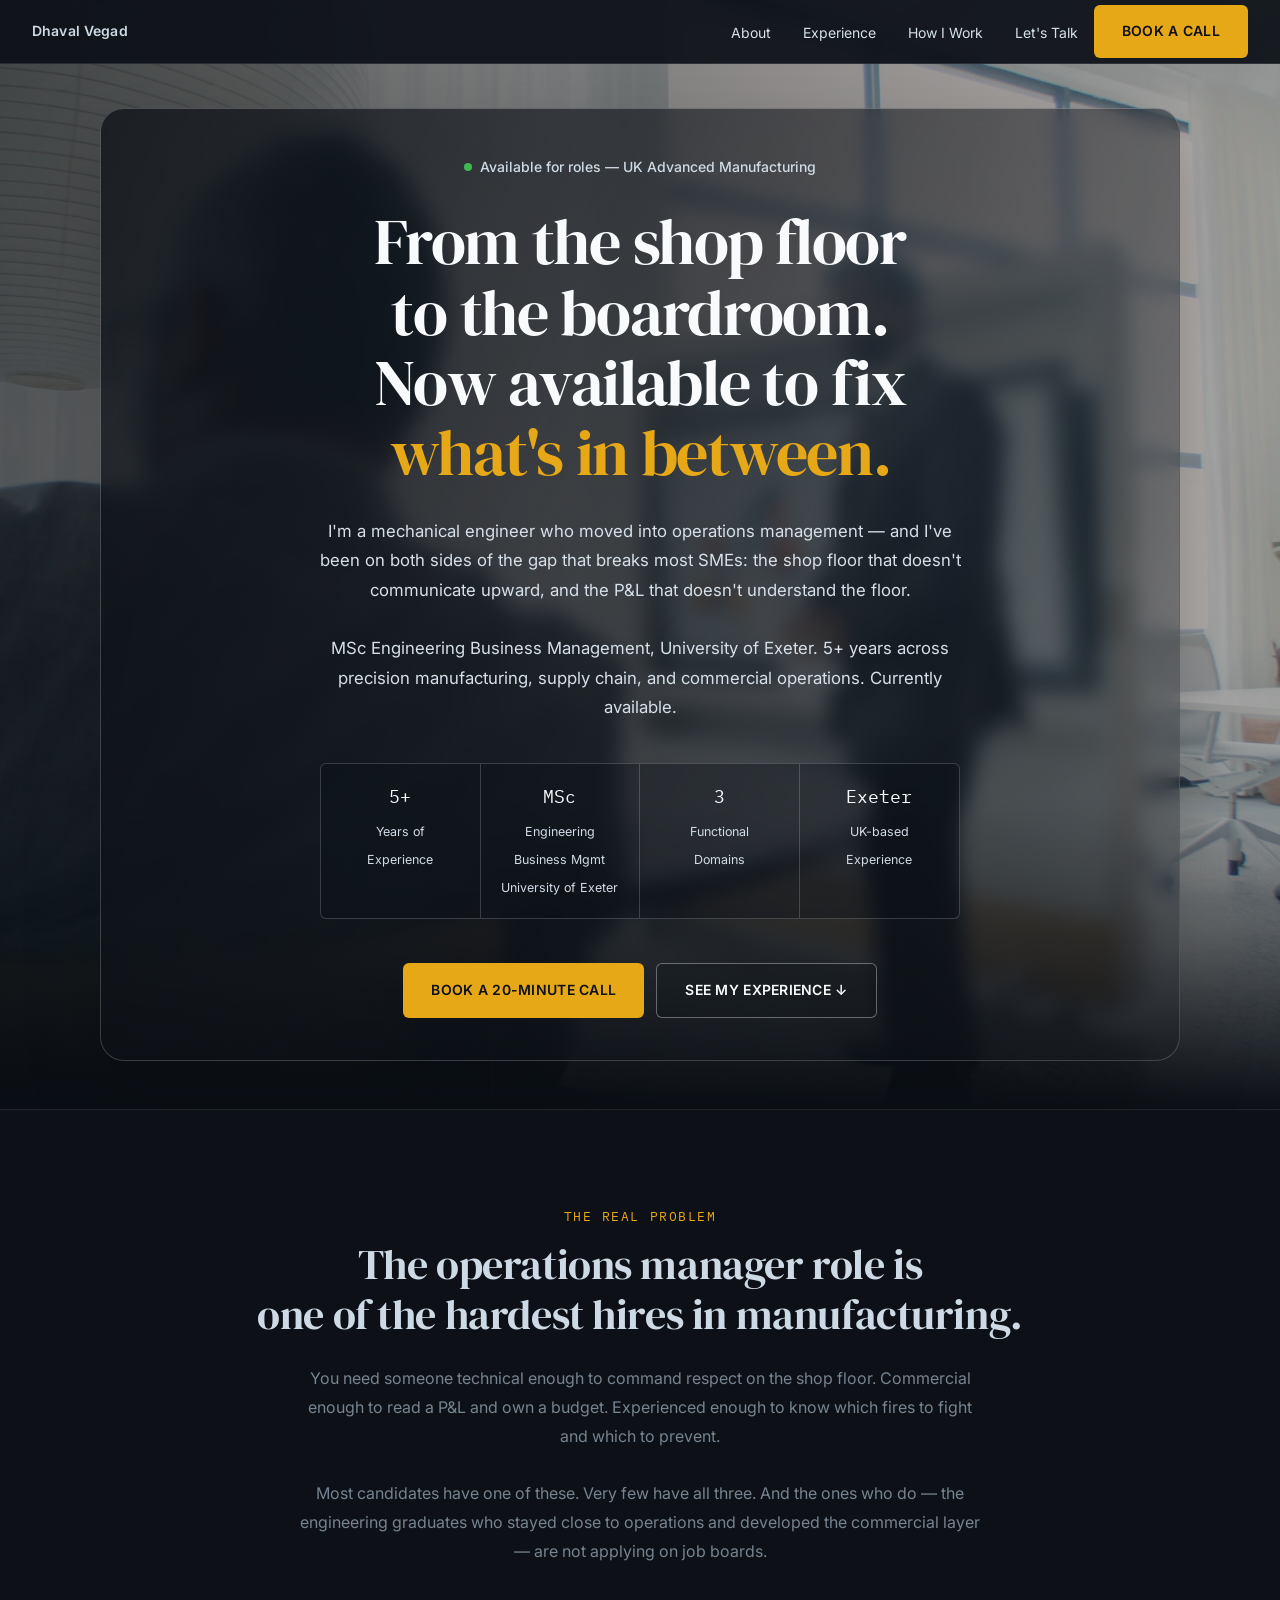
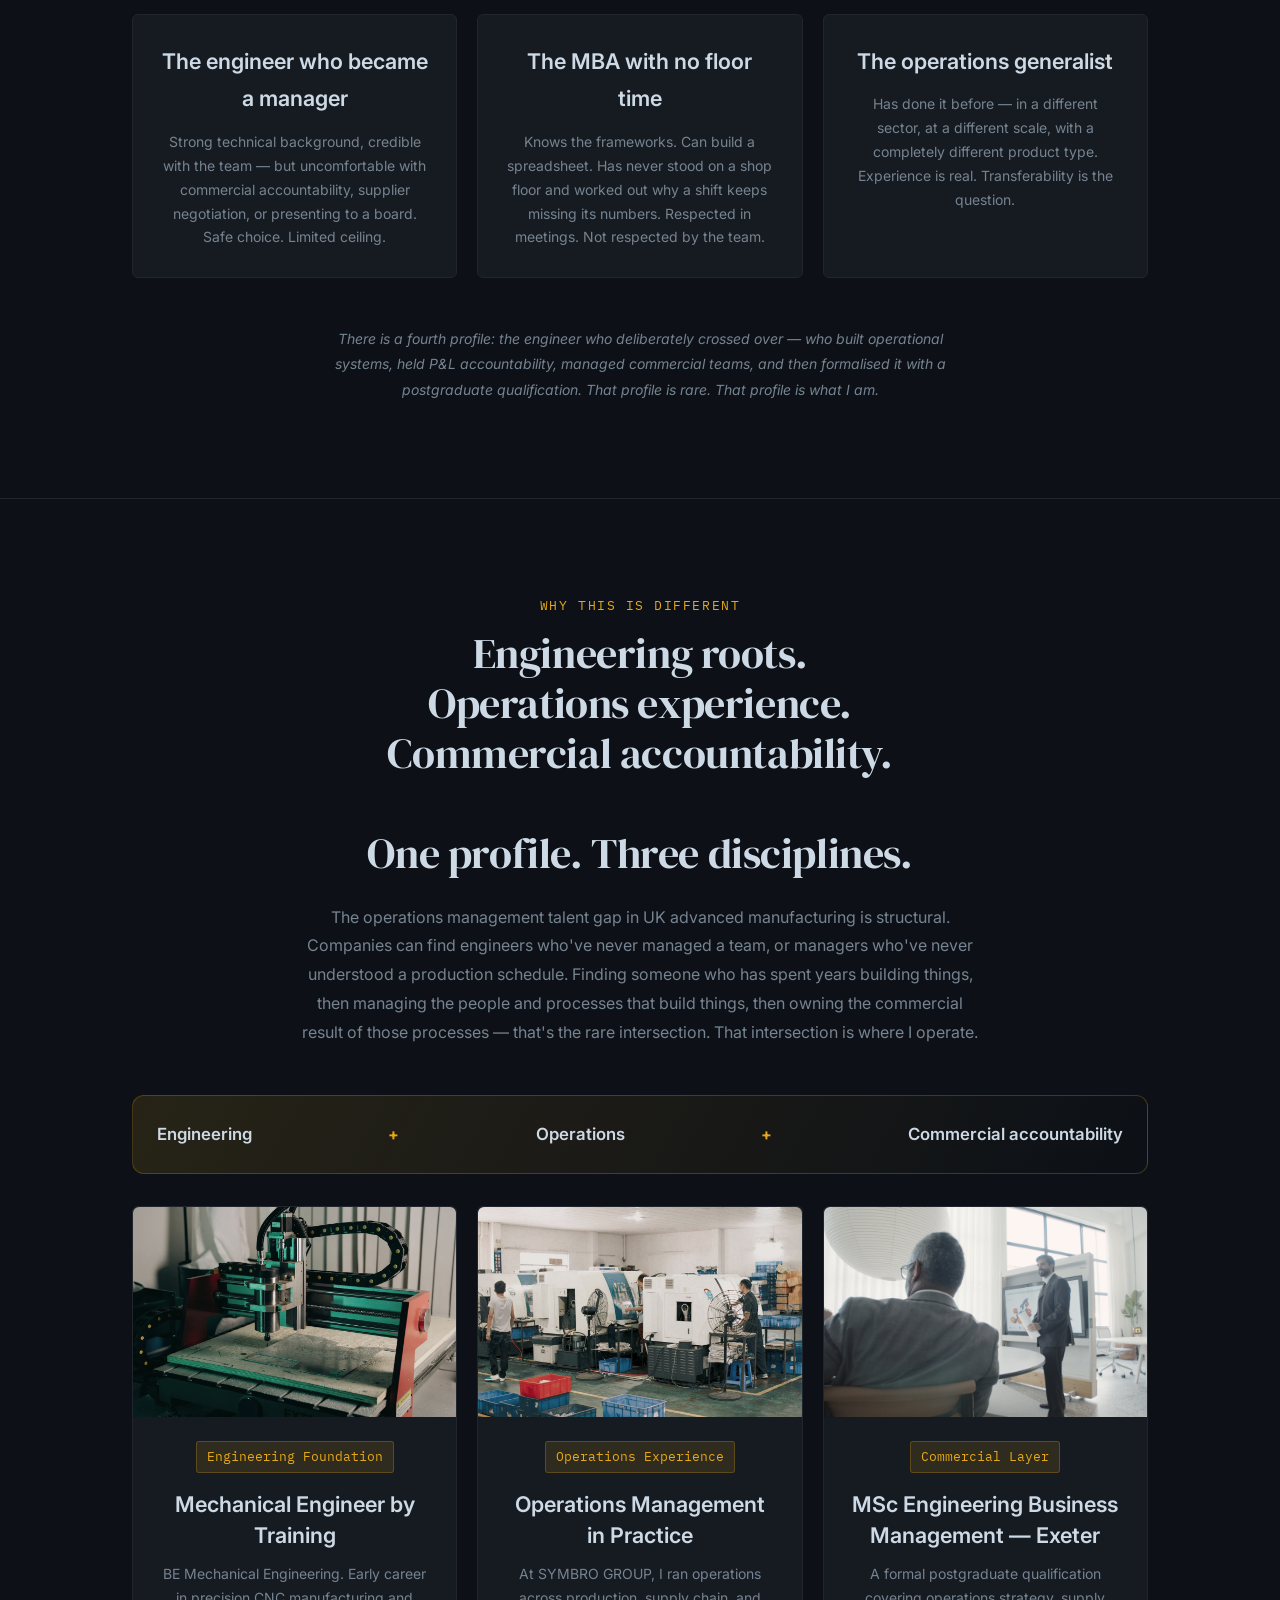
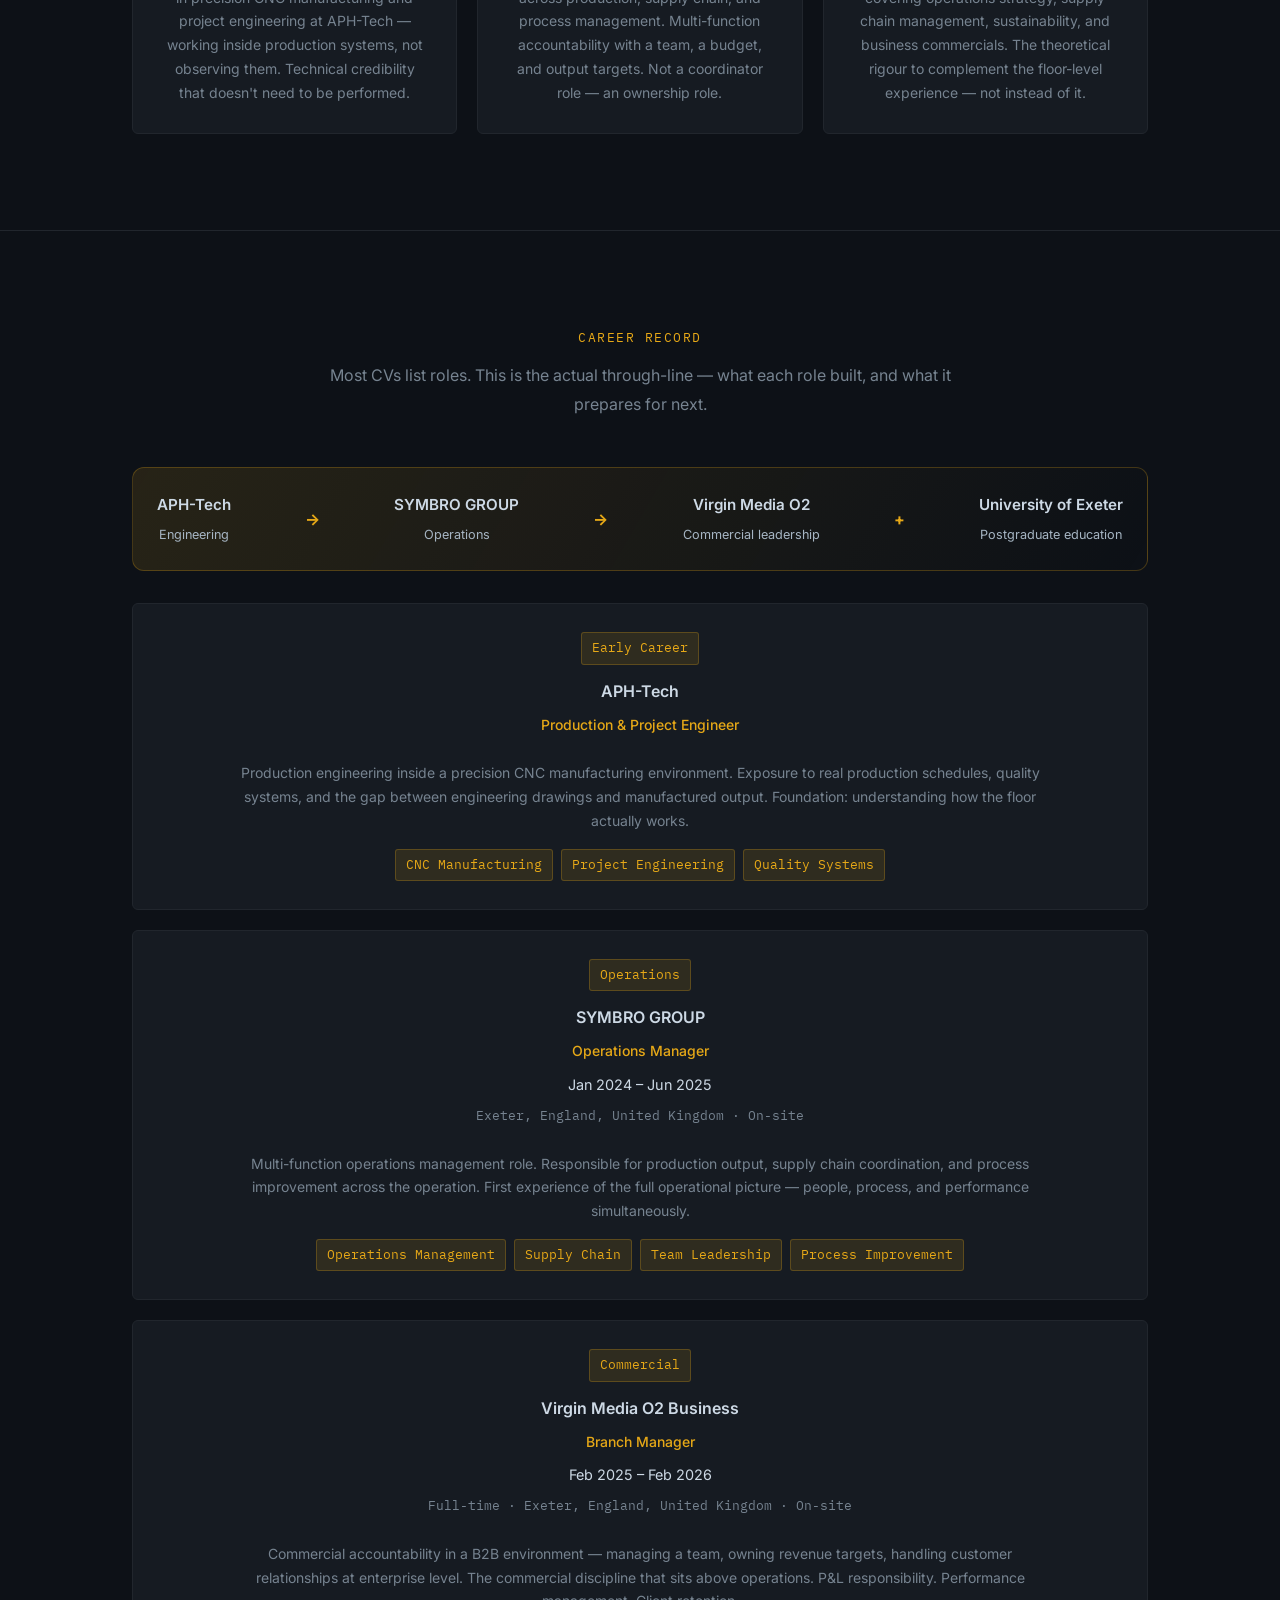
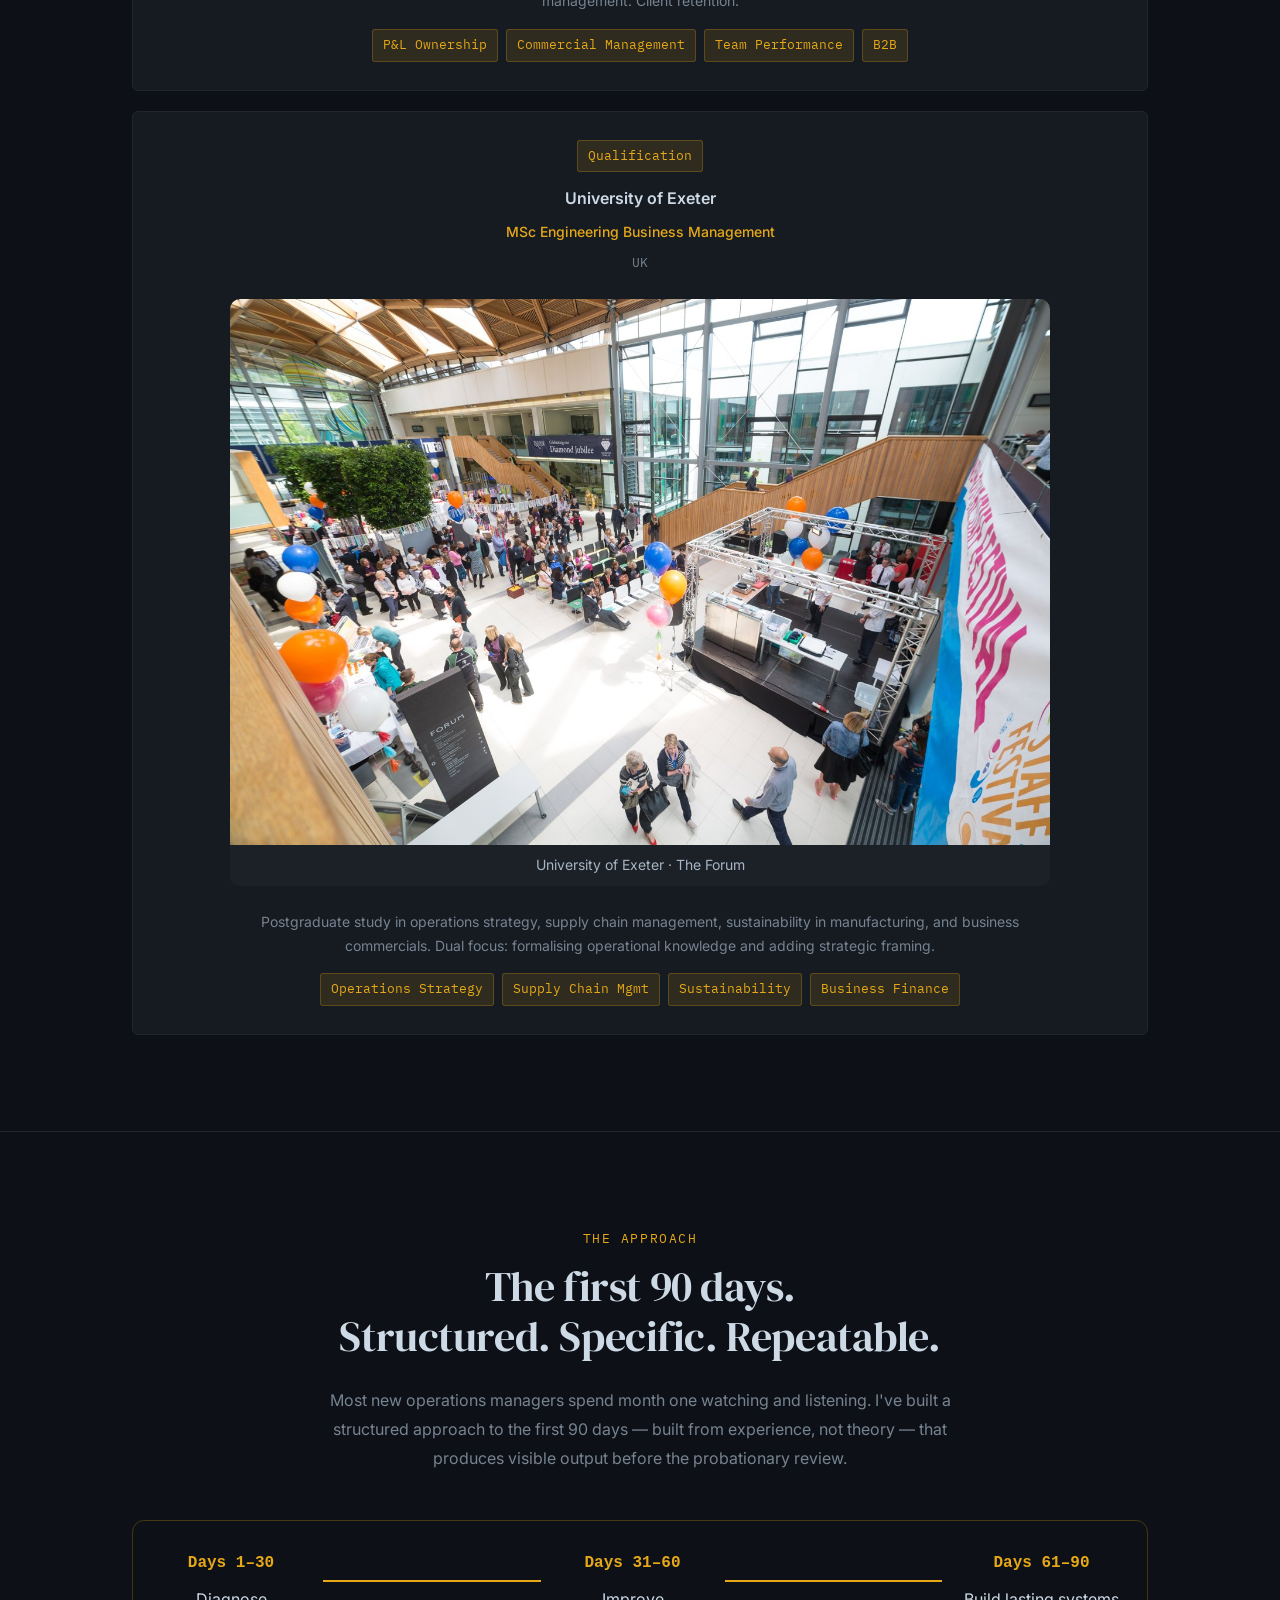
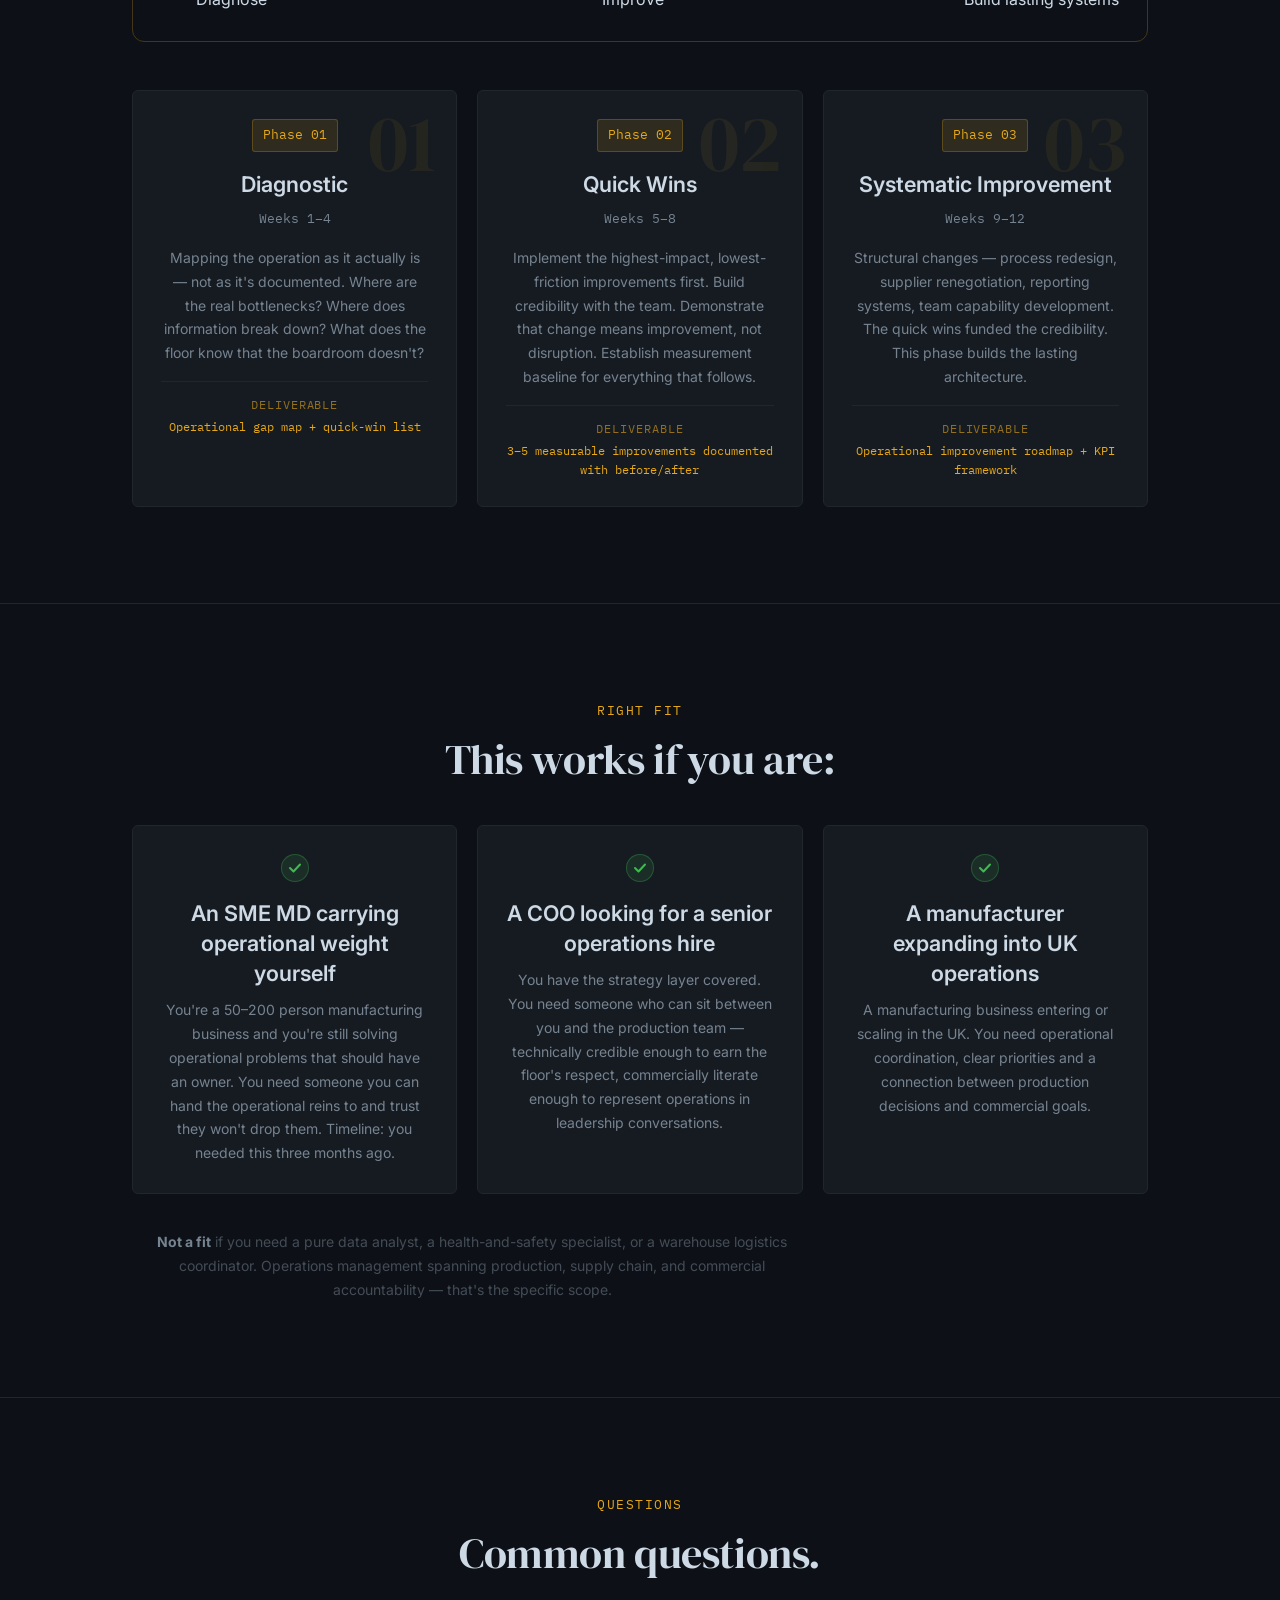
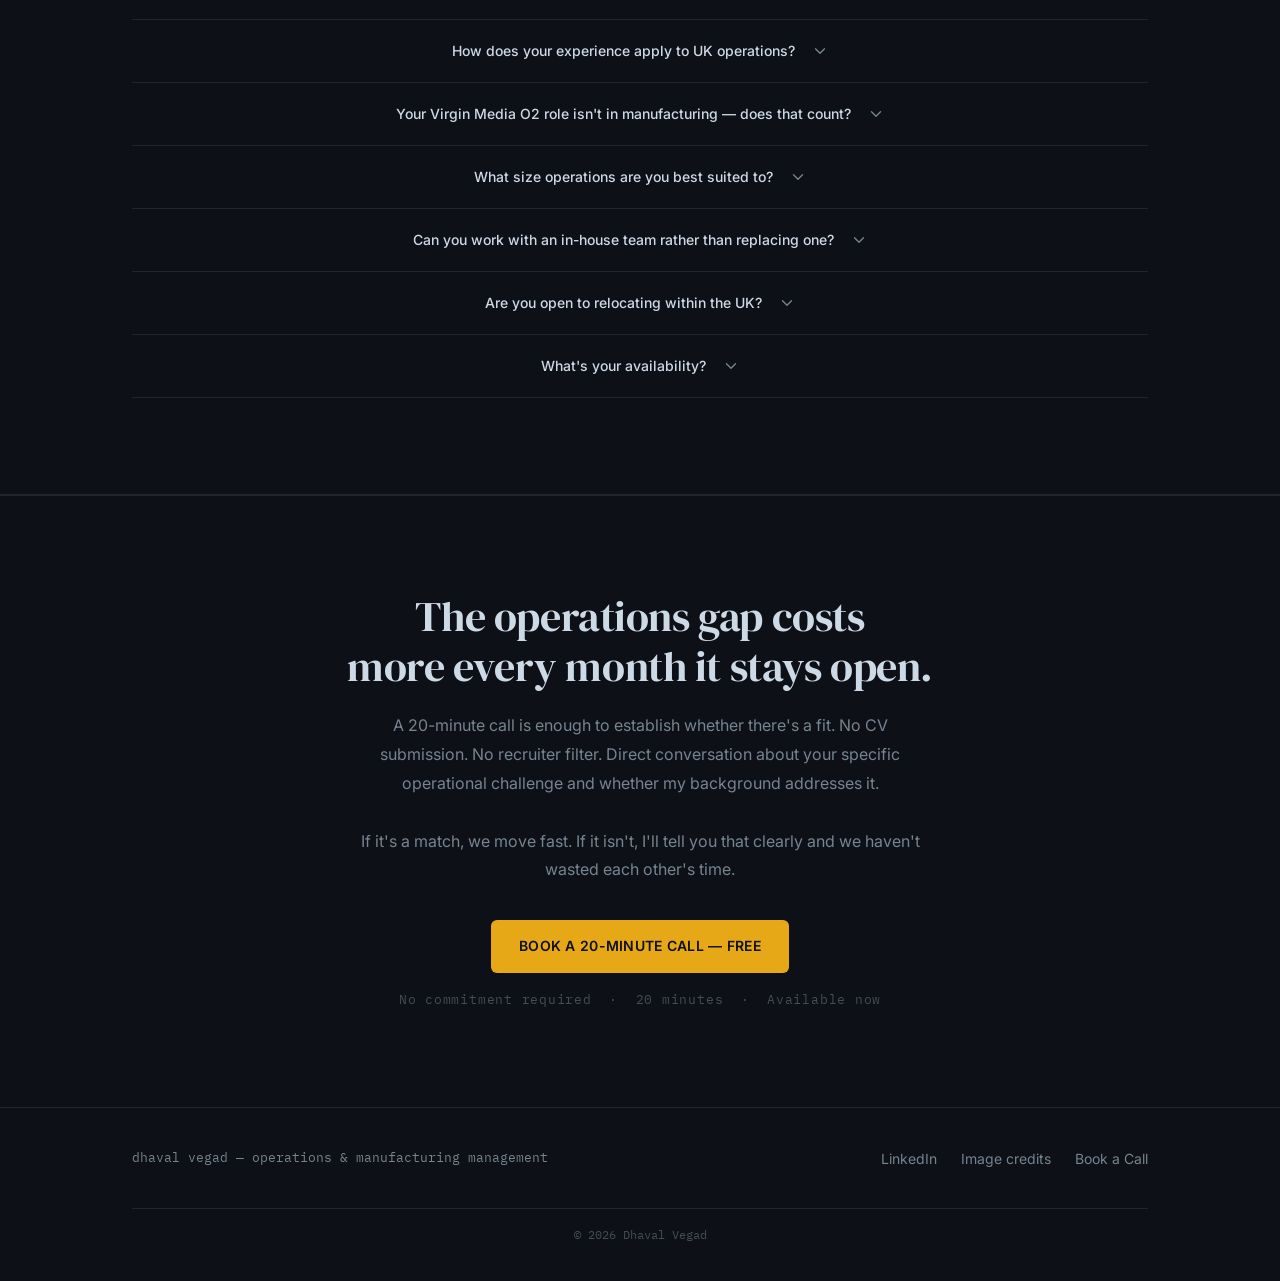
==== commit e4a3e4c7: "Update Dhaval landing page with video hero and corrected UK experience" ====
--- a/index.html
+++ b/index.html
@@ -1,523 +1,533 @@
-<!DOCTYPE html>
-<html lang="en">
-<head>
-  <meta charset="UTF-8" />
-  <meta name="viewport" content="width=device-width, initial-scale=1.0" />
-  <title>Dhaval Vegad — Operations Manager | UK Advanced Manufacturing</title>
-  <meta name="description" content="Mechanical engineer and operations manager available for Operations Manager and Supply Chain Manager roles in UK advanced manufacturing. MSc Engineering Business Management, University of Exeter." />
-  <meta property="og:title" content="Dhaval Vegad — Operations Manager | UK Advanced Manufacturing" />
-  <meta property="og:description" content="Mechanical engineer and operations manager available for Operations Manager and Supply Chain Manager roles in UK advanced manufacturing." />
-  <meta property="og:type" content="website" />
-  <link rel="preconnect" href="https://fonts.googleapis.com" />
-  <link rel="preconnect" href="https://fonts.gstatic.com" crossorigin />
-  <link href="https://fonts.googleapis.com/css2?family=DM+Serif+Display&family=Inter:wght@400;500;600&family=IBM+Plex+Mono&display=swap" rel="stylesheet" />
-  <link rel="stylesheet" href="style.css" />
-</head>
-<body>
-
-<!-- ── NAV ── -->
-<nav>
-  <a href="#" class="nav-logo">Dhaval Vegad</a>
-  <ul class="nav-links">
-    <li><a href="#about">About</a></li>
-    <li><a href="#experience">Experience</a></li>
-    <li><a href="#how-i-work">How I Work</a></li>
-    <li><a href="#lets-talk">Let's Talk</a></li>
-  </ul>
-  <a href="[CALENDLY_URL]" class="btn btn-primary nav-cta" target="_blank" rel="noopener">Book a Call</a>
-  <button class="hamburger" aria-label="Toggle navigation" aria-expanded="false">
-    <span></span><span></span><span></span>
-  </button>
-</nav>
-
-<!-- ── HERO ── -->
-<section class="hero">
-  <div class="container hero-inner">
-
-    <div class="hero-available reveal">
-      <span class="available-dot"></span>
-      Available for roles — UK Advanced Manufacturing
-    </div>
-
-    <h1 class="reveal" data-delay="70">
-      From the shop floor<br />
-      to the boardroom.<br />
-      Now available to fix<br />
-      <span class="accent">what's in between.</span>
-    </h1>
-
-    <p class="hero-sub reveal" data-delay="140">
-      I'm a mechanical engineer who moved into operations management —
-      and I've been on both sides of the gap that breaks most SMEs:
-      the shop floor that doesn't communicate upward,
-      and the P&amp;L that doesn't understand the floor.<br /><br />
-      MSc Engineering Business Management, University of Exeter.
-      5+ years across precision manufacturing, supply chain, and
-      commercial operations in India and the UK. Currently available.
-    </p>
-
-    <div class="stats-strip reveal" data-delay="140">
-      <div class="stat-item">
-        <span class="stat-val">5+</span>
-        <span class="stat-label">Years of<br />Experience</span>
-      </div>
-      <div class="stat-item">
-        <span class="stat-val">MSc</span>
-        <span class="stat-label">Engineering<br />Business Mgmt<br />University of Exeter</span>
-      </div>
-      <div class="stat-item">
-        <span class="stat-val">3</span>
-        <span class="stat-label">Functional<br />Domains</span>
-      </div>
-      <div class="stat-item">
-        <span class="stat-val">IN+UK</span>
-        <span class="stat-label">Cross-market<br />Experience</span>
-      </div>
-    </div>
-
-    <div class="hero-ctas reveal" data-delay="210">
-      <a href="[CALENDLY_URL]" class="btn btn-primary" target="_blank" rel="noopener">Book a 20-Minute Call</a>
-      <a href="#experience" class="btn btn-ghost">See My Experience ↓</a>
-    </div>
-
-  </div>
-</section>
-
-<hr class="rule" />
-
-<!-- ── THE PROBLEM ── -->
-<section class="section" id="about">
-  <div class="container">
-
-    <span class="eyebrow reveal">The Real Problem</span>
-    <h2 class="h2-serif reveal" data-delay="70">
-      The operations manager role is<br />
-      one of the hardest hires in manufacturing.
-    </h2>
-
-    <p class="section-intro reveal" data-delay="140">
-      You need someone technical enough to command respect on the shop floor.
-      Commercial enough to read a P&amp;L and own a budget.
-      Experienced enough to know which fires to fight and which to prevent.<br /><br />
-      Most candidates have one of these. Very few have all three.
-      And the ones who do — the engineering graduates who stayed
-      close to operations and developed the commercial layer —
-      are not applying on job boards.
-    </p>
-
-    <div class="pain-grid">
-      <div class="pain-card reveal">
-        <h3>The engineer who became a manager</h3>
-        <p>Strong technical background, credible with the team — but uncomfortable with commercial accountability, supplier negotiation, or presenting to a board. Safe choice. Limited ceiling.</p>
-      </div>
-      <div class="pain-card reveal" data-delay="70">
-        <h3>The MBA with no floor time</h3>
-        <p>Knows the frameworks. Can build a spreadsheet. Has never stood on a shop floor and worked out why a shift keeps missing its numbers. Respected in meetings. Not respected by the team.</p>
-      </div>
-      <div class="pain-card reveal" data-delay="140">
-        <h3>The operations generalist</h3>
-        <p>Has done it before — in a different sector, at a different scale, with a completely different product type. Experience is real. Transferability is the question.</p>
-      </div>
-    </div>
-
-    <p class="problem-coda reveal" data-delay="70">
-      There is a fourth profile: the engineer who deliberately crossed over —
-      who built operational systems, held P&amp;L accountability, managed
-      commercial teams, and then formalised it with a postgraduate qualification.
-      That profile is rare. That profile is what I am.
-    </p>
-
-  </div>
-</section>
-
-<hr class="rule" />
-
-<!-- ── POSITIONING ── -->
-<section class="section">
-  <div class="container">
-
-    <span class="eyebrow reveal">Why This Is Different</span>
-    <h2 class="h2-serif reveal" data-delay="70">
-      Engineering roots.<br />
-      Operations experience.<br />
-      Commercial accountability.<br /><br />
-      One profile. Three disciplines.
-    </h2>
-
-    <p class="section-intro reveal" data-delay="140">
-      The operations management talent gap in UK advanced manufacturing is structural.
-      Companies can find engineers who've never managed a team, or managers who've
-      never understood a production schedule. Finding someone who has spent years
-      building things, then managing the people and processes that build things,
-      then owning the commercial result of those processes — that's the rare intersection.
-      That intersection is where I operate.
-    </p>
-
-    <div class="cred-grid">
-      <div class="cred-card reveal">
-        <span class="tag">Engineering Foundation</span>
-        <h3>Mechanical Engineer by Training</h3>
-        <p>BE Mechanical Engineering. Early career in precision CNC manufacturing and project engineering at APH-Tech — working inside production systems, not observing them. Technical credibility that doesn't need to be performed.</p>
-      </div>
-      <div class="cred-card reveal" data-delay="70">
-        <span class="tag">Operations Experience</span>
-        <h3>Operations Management in Practice</h3>
-        <p>At SYMBRO GROUP, I ran operations across production, supply chain, and process management. Multi-function accountability with a team, a budget, and output targets. Not a coordinator role — an ownership role.</p>
-      </div>
-      <div class="cred-card reveal" data-delay="140">
-        <span class="tag">Commercial Layer</span>
-        <h3>MSc Engineering Business Management — Exeter</h3>
-        <p>A formal postgraduate qualification covering operations strategy, supply chain management, sustainability, and business commercials. The theoretical rigour to complement the floor-level experience — not instead of it.</p>
-      </div>
-    </div>
-
-  </div>
-</section>
-
-<hr class="rule" />
-
-<!-- ── EXPERIENCE ── -->
-<section class="section" id="experience">
-  <div class="container">
-
-    <span class="eyebrow reveal">Career Record</span>
-    <h2 class="h2-serif reveal" data-delay="70">The arc, not just the titles.</h2>
-    <p class="section-intro reveal" data-delay="140">
-      Most CVs list roles. This is the actual through-line —
-      what each role built, and what it prepares for next.
-    </p>
-
-    <div class="timeline">
-
-      <div class="exp-card reveal">
-        <div class="exp-meta">
-          <span class="tag">Early Career</span>
-          <span class="exp-company">APH-Tech</span>
-          <span class="exp-role">Production &amp; Project Engineer</span>
-          <span class="exp-location">India</span>
-        </div>
-        <div class="exp-body">
-          <p>Production engineering inside a precision CNC manufacturing environment. Exposure to real production schedules, quality systems, and the gap between engineering drawings and manufactured output. Foundation: understanding how the floor actually works.</p>
-          <div class="tag-row">
-            <span class="tag">CNC Manufacturing</span>
-            <span class="tag">Project Engineering</span>
-            <span class="tag">Quality Systems</span>
-          </div>
-        </div>
-      </div>
-
-      <div class="exp-card reveal" data-delay="70">
-        <div class="exp-meta">
-          <span class="tag">Operations</span>
-          <span class="exp-company">SYMBRO GROUP</span>
-          <span class="exp-role">Operations Manager</span>
-          <span class="exp-location">India</span>
-        </div>
-        <div class="exp-body">
-          <p>Multi-function operations management role. Responsible for production output, supply chain coordination, and process improvement across the operation. First experience of the full operational picture — people, process, and performance simultaneously.</p>
-          <div class="tag-row">
-            <span class="tag">Operations Management</span>
-            <span class="tag">Supply Chain</span>
-            <span class="tag">Team Leadership</span>
-            <span class="tag">Process Improvement</span>
-          </div>
-        </div>
-      </div>
-
-      <div class="exp-card reveal" data-delay="140">
-        <div class="exp-meta">
-          <span class="tag">Commercial</span>
-          <span class="exp-company">Virgin Media O2 Business</span>
-          <span class="exp-role">Branch Manager</span>
-          <span class="exp-location">UK</span>
-        </div>
-        <div class="exp-body">
-          <p>Commercial accountability in a B2B environment — managing a team, owning revenue targets, handling customer relationships at enterprise level. The commercial discipline that sits above operations. P&amp;L responsibility. Performance management. Client retention.</p>
-          <div class="tag-row">
-            <span class="tag">P&amp;L Ownership</span>
-            <span class="tag">Commercial Management</span>
-            <span class="tag">Team Performance</span>
-            <span class="tag">B2B</span>
-          </div>
-        </div>
-      </div>
-
-      <div class="exp-card reveal" data-delay="70">
-        <div class="exp-meta">
-          <span class="tag">Qualification</span>
-          <span class="exp-company">University of Exeter</span>
-          <span class="exp-role">MSc Engineering Business Management</span>
-          <span class="exp-location">UK</span>
-        </div>
-        <div class="exp-body">
-          <p>Postgraduate study in operations strategy, supply chain management, sustainability in manufacturing, and business commercials. Dual focus: formalising operational knowledge and adding strategic framing.</p>
-          <div class="tag-row">
-            <span class="tag">Operations Strategy</span>
-            <span class="tag">Supply Chain Mgmt</span>
-            <span class="tag">Sustainability</span>
-            <span class="tag">Business Finance</span>
-          </div>
-        </div>
-      </div>
-
-    </div>
-  </div>
-</section>
-
-<hr class="rule" />
-
-<!-- ── HOW I WORK ── -->
-<section class="section" id="how-i-work">
-  <div class="container">
-
-    <span class="eyebrow reveal">The Approach</span>
-    <h2 class="h2-serif reveal" data-delay="70">
-      The first 90 days.<br />
-      Structured. Specific. Repeatable.
-    </h2>
-    <p class="section-intro reveal" data-delay="140">
-      Most new operations managers spend month one watching and listening.
-      I've built a structured approach to the first 90 days — built from
-      experience, not theory — that produces visible output before the
-      probationary review.
-    </p>
-
-    <div class="phase-grid">
-
-      <div class="phase-card reveal">
-        <span class="phase-num">01</span>
-        <span class="tag">Phase 01</span>
-        <div class="phase-title">Diagnostic</div>
-        <div class="phase-time">Weeks 1–4</div>
-        <p>Mapping the operation as it actually is — not as it's documented. Where are the real bottlenecks? Where does information break down? What does the floor know that the boardroom doesn't?</p>
-        <div class="deliverable">
-          <strong>Deliverable</strong>
-          Operational gap map + quick-win list
-        </div>
-      </div>
-
-      <div class="phase-card reveal" data-delay="70">
-        <span class="phase-num">02</span>
-        <span class="tag">Phase 02</span>
-        <div class="phase-title">Quick Wins</div>
-        <div class="phase-time">Weeks 5–8</div>
-        <p>Implement the highest-impact, lowest-friction improvements first. Build credibility with the team. Demonstrate that change means improvement, not disruption. Establish measurement baseline for everything that follows.</p>
-        <div class="deliverable">
-          <strong>Deliverable</strong>
-          3–5 measurable improvements documented with before/after
-        </div>
-      </div>
-
-      <div class="phase-card reveal" data-delay="140">
-        <span class="phase-num">03</span>
-        <span class="tag">Phase 03</span>
-        <div class="phase-title">Systematic Improvement</div>
-        <div class="phase-time">Weeks 9–12</div>
-        <p>Structural changes — process redesign, supplier renegotiation, reporting systems, team capability development. The quick wins funded the credibility. This phase builds the lasting architecture.</p>
-        <div class="deliverable">
-          <strong>Deliverable</strong>
-          Operational improvement roadmap + KPI framework
-        </div>
-      </div>
-
-    </div>
-  </div>
-</section>
-
-<hr class="rule" />
-
-<!-- ── WHO THIS IS FOR ── -->
-<section class="section">
-  <div class="container">
-
-    <span class="eyebrow reveal">Right Fit</span>
-    <h2 class="h2-serif reveal" data-delay="70">This works if you are:</h2>
-
-    <div class="fit-grid">
-
-      <div class="fit-card reveal">
-        <div class="fit-icon">
-          <svg viewBox="0 0 14 14" fill="none" xmlns="http://www.w3.org/2000/svg">
-            <path d="M2 7L5.5 10.5L12 3.5" stroke="#3FB950" stroke-width="2" stroke-linecap="round" stroke-linejoin="round"/>
-          </svg>
-        </div>
-        <h3>An SME MD carrying operational weight yourself</h3>
-        <p>You're a 50–200 person manufacturing business and you're still solving operational problems that should have an owner. You need someone you can hand the operational reins to and trust they won't drop them. Timeline: you needed this three months ago.</p>
-      </div>
-
-      <div class="fit-card reveal" data-delay="70">
-        <div class="fit-icon">
-          <svg viewBox="0 0 14 14" fill="none" xmlns="http://www.w3.org/2000/svg">
-            <path d="M2 7L5.5 10.5L12 3.5" stroke="#3FB950" stroke-width="2" stroke-linecap="round" stroke-linejoin="round"/>
-          </svg>
-        </div>
-        <h3>A COO looking for a senior operations hire</h3>
-        <p>You have the strategy layer covered. You need someone who can sit between you and the production team — technically credible enough to earn the floor's respect, commercially literate enough to represent operations in leadership conversations.</p>
-      </div>
-
-      <div class="fit-card reveal" data-delay="140">
-        <div class="fit-icon">
-          <svg viewBox="0 0 14 14" fill="none" xmlns="http://www.w3.org/2000/svg">
-            <path d="M2 7L5.5 10.5L12 3.5" stroke="#3FB950" stroke-width="2" stroke-linecap="round" stroke-linejoin="round"/>
-          </svg>
-        </div>
-        <h3>A manufacturer expanding into UK operations</h3>
-        <p>Indian manufacturing business entering or scaling in the UK. You need someone who understands both operating environments — the India production context and the UK commercial and regulatory context. That combination is not common.</p>
-      </div>
-
-    </div>
-
-    <p class="not-fit reveal" data-delay="70">
-      <strong>Not a fit</strong> if you need a pure data analyst, a health-and-safety
-      specialist, or a warehouse logistics coordinator. Operations
-      management spanning production, supply chain, and commercial accountability —
-      that's the specific scope.
-    </p>
-
-  </div>
-</section>
-
-<hr class="rule" />
-
-<!-- ── FAQ ── -->
-<section class="section" id="faq">
-  <div class="container">
-
-    <span class="eyebrow reveal">Questions</span>
-    <h2 class="h2-serif reveal" data-delay="70">Common questions.</h2>
-
-    <ul class="faq-list">
-
-      <li class="faq-item reveal">
-        <button class="faq-btn" aria-expanded="false" aria-controls="faq-1">
-          You've worked in India and the UK — is your experience directly transferable?
-          <svg class="faq-chevron" viewBox="0 0 20 20" fill="none" xmlns="http://www.w3.org/2000/svg">
-            <path d="M5 7.5L10 12.5L15 7.5" stroke="currentColor" stroke-width="1.5" stroke-linecap="round" stroke-linejoin="round"/>
-          </svg>
-        </button>
-        <div class="faq-answer" id="faq-1" role="region">
-          <div class="faq-answer-inner">
-            The manufacturing fundamentals are. Production scheduling, supply chain principles, process improvement — these translate. The UK-specific layer (employment law, supplier landscape, regulatory environment) I've been developing since arriving in the UK, including through my MSc and my Virgin Media O2 commercial role. I'm not arriving cold to the UK market.
-          </div>
-        </div>
-      </li>
-
-      <li class="faq-item reveal" data-delay="70">
-        <button class="faq-btn" aria-expanded="false" aria-controls="faq-2">
-          Your Virgin Media O2 role isn't in manufacturing — does that count?
-          <svg class="faq-chevron" viewBox="0 0 20 20" fill="none" xmlns="http://www.w3.org/2000/svg">
-            <path d="M5 7.5L10 12.5L15 7.5" stroke="currentColor" stroke-width="1.5" stroke-linecap="round" stroke-linejoin="round"/>
-          </svg>
-        </button>
-        <div class="faq-answer" id="faq-2" role="region">
-          <div class="faq-answer-inner">
-            Yes, and deliberately so. P&L ownership, team performance management, and commercial accountability in a B2B environment develop skills that most manufacturing-only career paths never formally train. The question isn't whether it's manufacturing — it's whether the skills transfer. They do.
-          </div>
-        </div>
-      </li>
-
-      <li class="faq-item reveal">
-        <button class="faq-btn" aria-expanded="false" aria-controls="faq-3">
-          What size operations are you best suited to?
-          <svg class="faq-chevron" viewBox="0 0 20 20" fill="none" xmlns="http://www.w3.org/2000/svg">
-            <path d="M5 7.5L10 12.5L15 7.5" stroke="currentColor" stroke-width="1.5" stroke-linecap="round" stroke-linejoin="round"/>
-          </svg>
-        </button>
-        <div class="faq-answer" id="faq-3" role="region">
-          <div class="faq-answer-inner">
-            SMEs and mid-market — roughly 30 to 300 employees. Large enough to have real operational complexity; small enough that the operations manager role carries genuine accountability rather than being one layer in a matrix.
-          </div>
-        </div>
-      </li>
-
-      <li class="faq-item reveal" data-delay="70">
-        <button class="faq-btn" aria-expanded="false" aria-controls="faq-4">
-          Can you work with an in-house team rather than replacing one?
-          <svg class="faq-chevron" viewBox="0 0 20 20" fill="none" xmlns="http://www.w3.org/2000/svg">
-            <path d="M5 7.5L10 12.5L15 7.5" stroke="currentColor" stroke-width="1.5" stroke-linecap="round" stroke-linejoin="round"/>
-          </svg>
-        </button>
-        <div class="faq-answer" id="faq-4" role="region">
-          <div class="faq-answer-inner">
-            Yes. Often the right structure is an operations manager who sets the process standard and builds the team's capability around it — not someone who replaces existing people. I've managed teams and I'm comfortable inheriting them.
-          </div>
-        </div>
-      </li>
-
-      <li class="faq-item reveal">
-        <button class="faq-btn" aria-expanded="false" aria-controls="faq-5">
-          Are you open to relocating within the UK?
-          <svg class="faq-chevron" viewBox="0 0 20 20" fill="none" xmlns="http://www.w3.org/2000/svg">
-            <path d="M5 7.5L10 12.5L15 7.5" stroke="currentColor" stroke-width="1.5" stroke-linecap="round" stroke-linejoin="round"/>
-          </svg>
-        </button>
-        <div class="faq-answer" id="faq-5" role="region">
-          <div class="faq-answer-inner">
-            Yes. Currently based in [location — Dhaval to confirm]. Open to relocation for the right role or hybrid arrangement.
-          </div>
-        </div>
-      </li>
-
-      <li class="faq-item reveal" data-delay="70">
-        <button class="faq-btn" aria-expanded="false" aria-controls="faq-6">
-          What's your availability?
-          <svg class="faq-chevron" viewBox="0 0 20 20" fill="none" xmlns="http://www.w3.org/2000/svg">
-            <path d="M5 7.5L10 12.5L15 7.5" stroke="currentColor" stroke-width="1.5" stroke-linecap="round" stroke-linejoin="round"/>
-          </svg>
-        </button>
-        <div class="faq-answer" id="faq-6" role="region">
-          <div class="faq-answer-inner">
-            Available now. No notice period. Can start within two weeks of offer.
-          </div>
-        </div>
-      </li>
-
-    </ul>
-  </div>
-</section>
-
-<hr class="rule" />
-
-<!-- ── FINAL CTA ── -->
-<section class="section cta-section" id="lets-talk">
-  <div class="container">
-    <div class="reveal">
-      <h2 class="h2-serif">
-        The operations gap costs<br />
-        more every month it stays open.
-      </h2>
-    </div>
-    <p class="cta-body reveal" data-delay="70">
-      A 20-minute call is enough to establish whether there's a fit.
-      No CV submission. No recruiter filter. Direct conversation about
-      your specific operational challenge and whether my background
-      addresses it.<br /><br />
-      If it's a match, we move fast. If it isn't, I'll tell you that clearly
-      and we haven't wasted each other's time.
-    </p>
-    <div class="reveal" data-delay="140">
-      <a href="[CALENDLY_URL]" class="btn btn-primary" target="_blank" rel="noopener">Book a 20-Minute Call — Free</a>
-    </div>
-    <p class="cta-sub reveal" data-delay="210">No commitment required &nbsp;·&nbsp; 20 minutes &nbsp;·&nbsp; Available now</p>
-  </div>
-</section>
-
-<!-- ── FOOTER ── -->
-<footer>
-  <div class="container">
-    <div class="footer-inner">
-      <span class="footer-brand">dhaval vegad — operations &amp; manufacturing management</span>
-      <ul class="footer-links">
-        <li><a href="[LINKEDIN_URL]" target="_blank" rel="noopener">LinkedIn</a></li>
-        <li><a href="mailto:[EMAIL]">Email</a></li>
-        <li><a href="/dhaval-vegad-cv.pdf" target="_blank">Download CV</a></li>
-        <li><a href="[CALENDLY_URL]" target="_blank" rel="noopener">Book a Call</a></li>
-      </ul>
-      <div class="footer-copy">© 2025 Dhaval Vegad &nbsp;·&nbsp; [EMAIL]</div>
-    </div>
-  </div>
-</footer>
-
-<script src="script.js"></script>
-</body>
-</html>
+<!DOCTYPE html>
+<html lang="en">
+<head>
+  <meta charset="UTF-8" />
+  <meta name="viewport" content="width=device-width, initial-scale=1.0" />
+  <title>Dhaval Vegad — Operations Manager | UK Advanced Manufacturing</title>
+  <meta name="description" content="Mechanical engineer and operations manager available for Operations Manager and Supply Chain Manager roles in UK advanced manufacturing. MSc Engineering Business Management, University of Exeter." />
+  <meta property="og:title" content="Dhaval Vegad — Operations Manager | UK Advanced Manufacturing" />
+  <meta property="og:description" content="Mechanical engineer and operations manager available for Operations Manager and Supply Chain Manager roles in UK advanced manufacturing." />
+  <meta property="og:type" content="website" />
+  <link rel="preconnect" href="https://fonts.googleapis.com" />
+  <link rel="preconnect" href="https://fonts.gstatic.com" crossorigin />
+  <link href="https://fonts.googleapis.com/css2?family=DM+Serif+Display&family=Inter:wght@400;500;600&family=IBM+Plex+Mono&display=swap" rel="stylesheet" />
+  <link rel="stylesheet" href="style.css" />
+</head>
+<body>
+
+<!-- ── NAV ── -->
+<nav>
+  <a href="#" class="nav-logo">Dhaval Vegad</a>
+  <ul class="nav-links">
+    <li><a href="#about">About</a></li>
+    <li><a href="#experience">Experience</a></li>
+    <li><a href="#how-i-work">How I Work</a></li>
+    <li><a href="#lets-talk">Let's Talk</a></li>
+  </ul>
+  <a href="https://www.linkedin.com/in/dhavalvegad/" class="btn btn-primary nav-cta" target="_blank" rel="noopener">Book a Call</a>
+  <button class="hamburger" aria-label="Toggle navigation" aria-expanded="false">
+    <span></span><span></span><span></span>
+  </button>
+</nav>
+
+<!-- ── HERO ── -->
+<section class="hero" id="home"><div class="hero-video-background" aria-hidden="true"><video id="hero-video" autoplay muted loop playsinline preload="metadata" poster="assets/hero-poster.jpg" tabindex="-1"><source src="assets/hero-video.mp4" type="video/mp4" /></video></div>
+  <div class="container hero-inner">
+
+    <div class="hero-available reveal">
+      <span class="available-dot"></span>
+      Available for roles — UK Advanced Manufacturing
+    </div>
+
+    <h1 class="reveal" data-delay="70">
+      From the shop floor<br />
+      to the boardroom.<br />
+      Now available to fix<br />
+      <span class="accent">what's in between.</span>
+    </h1>
+
+    <p class="hero-sub reveal" data-delay="140">
+      I'm a mechanical engineer who moved into operations management —
+      and I've been on both sides of the gap that breaks most SMEs:
+      the shop floor that doesn't communicate upward,
+      and the P&amp;L that doesn't understand the floor.<br /><br />
+      MSc Engineering Business Management, University of Exeter.
+      5+ years across precision manufacturing, supply chain, and
+      commercial operations. Currently available.
+    </p>
+
+    <div class="stats-strip reveal" data-delay="140">
+      <div class="stat-item">
+        <span class="stat-val">5+</span>
+        <span class="stat-label">Years of<br />Experience</span>
+      </div>
+      <div class="stat-item">
+        <span class="stat-val">MSc</span>
+        <span class="stat-label">Engineering<br />Business Mgmt<br />University of Exeter</span>
+      </div>
+      <div class="stat-item">
+        <span class="stat-val">3</span>
+        <span class="stat-label">Functional<br />Domains</span>
+      </div>
+      <div class="stat-item">
+        <span class="stat-val">Exeter</span>
+        <span class="stat-label">UK-based<br />Experience</span>
+      </div>
+    </div>
+
+    <div class="hero-ctas reveal" data-delay="210">
+      <a href="https://www.linkedin.com/in/dhavalvegad/" class="btn btn-primary" target="_blank" rel="noopener">Book a 20-Minute Call</a>
+      <a href="#experience" class="btn btn-ghost">See My Experience ↓</a>
+    </div>
+
+  </div>
+</section>
+
+<hr class="rule" />
+
+<!-- ── THE PROBLEM ── -->
+<section class="section" id="about">
+  <div class="container">
+
+    <span class="eyebrow reveal">The Real Problem</span>
+    <h2 class="h2-serif reveal" data-delay="70">
+      The operations manager role is<br />
+      one of the hardest hires in manufacturing.
+    </h2>
+
+    <p class="section-intro reveal" data-delay="140">
+      You need someone technical enough to command respect on the shop floor.
+      Commercial enough to read a P&amp;L and own a budget.
+      Experienced enough to know which fires to fight and which to prevent.<br /><br />
+      Most candidates have one of these. Very few have all three.
+      And the ones who do — the engineering graduates who stayed
+      close to operations and developed the commercial layer —
+      are not applying on job boards.
+    </p>
+
+    <div class="pain-grid">
+      <div class="pain-card reveal">
+        <h3>The engineer who became a manager</h3>
+        <p>Strong technical background, credible with the team — but uncomfortable with commercial accountability, supplier negotiation, or presenting to a board. Safe choice. Limited ceiling.</p>
+      </div>
+      <div class="pain-card reveal" data-delay="70">
+        <h3>The MBA with no floor time</h3>
+        <p>Knows the frameworks. Can build a spreadsheet. Has never stood on a shop floor and worked out why a shift keeps missing its numbers. Respected in meetings. Not respected by the team.</p>
+      </div>
+      <div class="pain-card reveal" data-delay="140">
+        <h3>The operations generalist</h3>
+        <p>Has done it before — in a different sector, at a different scale, with a completely different product type. Experience is real. Transferability is the question.</p>
+      </div>
+    </div>
+
+    <p class="problem-coda reveal" data-delay="70">
+      There is a fourth profile: the engineer who deliberately crossed over —
+      who built operational systems, held P&amp;L accountability, managed
+      commercial teams, and then formalised it with a postgraduate qualification.
+      That profile is rare. That profile is what I am.
+    </p>
+
+  </div>
+</section>
+
+<hr class="rule" />
+
+<!-- ── POSITIONING ── -->
+<section class="section">
+  <div class="container">
+
+    <span class="eyebrow reveal">Why This Is Different</span>
+    <h2 class="h2-serif reveal" data-delay="70">
+      Engineering roots.<br />
+      Operations experience.<br />
+      Commercial accountability.<br /><br />
+      One profile. Three disciplines.
+    </h2>
+
+    <p class="section-intro reveal" data-delay="140">
+      The operations management talent gap in UK advanced manufacturing is structural.
+      Companies can find engineers who've never managed a team, or managers who've
+      never understood a production schedule. Finding someone who has spent years
+      building things, then managing the people and processes that build things,
+      then owning the commercial result of those processes — that's the rare intersection.
+      That intersection is where I operate.
+    </p>
+
+    <div class="discipline-bridge reveal" aria-label="Engineering, operations and commercial accountability working together"><span>Engineering</span><b aria-hidden="true">+</b><span>Operations</span><b aria-hidden="true">+</b><span>Commercial accountability</span></div>
+    <div class="cred-grid">
+      <div class="cred-card reveal">
+        <div class="discipline-image"><img src="assets/engineering.jpg" alt="CNC machine in a precision manufacturing workshop" width="1200" height="800" loading="lazy" decoding="async" /></div>
+        <span class="tag">Engineering Foundation</span>
+        <h3>Mechanical Engineer by Training</h3>
+        <p>BE Mechanical Engineering. Early career in precision CNC manufacturing and project engineering at APH-Tech — working inside production systems, not observing them. Technical credibility that doesn't need to be performed.</p>
+      </div>
+      <div class="cred-card reveal" data-delay="70">
+        <div class="discipline-image"><img src="assets/operations.jpg" alt="Production team working alongside manufacturing equipment" width="1200" height="800" loading="lazy" decoding="async" /></div>
+        <span class="tag">Operations Experience</span>
+        <h3>Operations Management in Practice</h3>
+        <p>At SYMBRO GROUP, I ran operations across production, supply chain, and process management. Multi-function accountability with a team, a budget, and output targets. Not a coordinator role — an ownership role.</p>
+      </div>
+      <div class="cred-card reveal" data-delay="140">
+        <div class="discipline-image"><img src="assets/hero-poster.jpg" alt="Business team reviewing a presentation" width="1200" height="800" loading="lazy" decoding="async" /></div>
+        <span class="tag">Commercial Layer</span>
+        <h3>MSc Engineering Business Management — Exeter</h3>
+        <p>A formal postgraduate qualification covering operations strategy, supply chain management, sustainability, and business commercials. The theoretical rigour to complement the floor-level experience — not instead of it.</p>
+      </div>
+    </div>
+
+  </div>
+</section>
+
+<hr class="rule" />
+
+<!-- ── EXPERIENCE ── -->
+<section class="section" id="experience">
+  <div class="container">
+
+    <span class="eyebrow reveal">Career Record</span>
+    
+    <p class="section-intro reveal" data-delay="140">
+      Most CVs list roles. This is the actual through-line —
+      what each role built, and what it prepares for next.
+    </p>
+
+    <div class="career-path reveal"><span>APH-Tech<small>Engineering</small></span><b aria-hidden="true">→</b><span>SYMBRO GROUP<small>Operations</small></span><b aria-hidden="true">→</b><span>Virgin Media O2<small>Commercial leadership</small></span><b aria-hidden="true">+</b><span>University of Exeter<small>Postgraduate education</small></span></div>
+    <div class="timeline">
+
+      <div class="exp-card reveal">
+        <div class="exp-meta">
+          <span class="tag">Early Career</span>
+          <span class="exp-company">APH-Tech</span>
+          <span class="exp-role">Production &amp; Project Engineer</span>
+          
+        </div>
+        <div class="exp-body">
+          <p>Production engineering inside a precision CNC manufacturing environment. Exposure to real production schedules, quality systems, and the gap between engineering drawings and manufactured output. Foundation: understanding how the floor actually works.</p>
+          <div class="tag-row">
+            <span class="tag">CNC Manufacturing</span>
+            <span class="tag">Project Engineering</span>
+            <span class="tag">Quality Systems</span>
+          </div>
+        </div>
+      </div>
+
+      <div class="exp-card reveal" data-delay="70">
+        <div class="exp-meta">
+          <span class="tag">Operations</span>
+          <span class="exp-company">SYMBRO GROUP</span>
+          <span class="exp-role">Operations Manager</span>
+          <span class="exp-dates">Jan 2024 – Jun 2025</span>
+          <span class="exp-location">Exeter, England, United Kingdom · On-site</span>
+        </div>
+        <div class="exp-body">
+          <p>Multi-function operations management role. Responsible for production output, supply chain coordination, and process improvement across the operation. First experience of the full operational picture — people, process, and performance simultaneously.</p>
+          <div class="tag-row">
+            <span class="tag">Operations Management</span>
+            <span class="tag">Supply Chain</span>
+            <span class="tag">Team Leadership</span>
+            <span class="tag">Process Improvement</span>
+          </div>
+        </div>
+      </div>
+
+      <div class="exp-card reveal" data-delay="140">
+        <div class="exp-meta">
+          <span class="tag">Commercial</span>
+          <span class="exp-company">Virgin Media O2 Business</span>
+          <span class="exp-role">Branch Manager</span>
+          <span class="exp-dates">Feb 2025 – Feb 2026</span>
+          <span class="exp-location">Full-time · Exeter, England, United Kingdom · On-site</span>
+        </div>
+        <div class="exp-body">
+          <p>Commercial accountability in a B2B environment — managing a team, owning revenue targets, handling customer relationships at enterprise level. The commercial discipline that sits above operations. P&amp;L responsibility. Performance management. Client retention.</p>
+          <div class="tag-row">
+            <span class="tag">P&amp;L Ownership</span>
+            <span class="tag">Commercial Management</span>
+            <span class="tag">Team Performance</span>
+            <span class="tag">B2B</span>
+          </div>
+        </div>
+      </div>
+
+      <div class="exp-card reveal" data-delay="70">
+        <div class="exp-meta">
+          <span class="tag">Qualification</span>
+          <span class="exp-company">University of Exeter</span>
+          <span class="exp-role">MSc Engineering Business Management</span>
+          <span class="exp-location">UK</span>
+        </div>
+        <div class="exp-body">
+          <figure class="campus-image"><img src="assets/exeter-forum.jpg" alt="The Forum building at the University of Exeter" width="1400" height="933" loading="lazy" decoding="async" /><figcaption>University of Exeter · The Forum</figcaption></figure>
+          <p>Postgraduate study in operations strategy, supply chain management, sustainability in manufacturing, and business commercials. Dual focus: formalising operational knowledge and adding strategic framing.</p>
+          <div class="tag-row">
+            <span class="tag">Operations Strategy</span>
+            <span class="tag">Supply Chain Mgmt</span>
+            <span class="tag">Sustainability</span>
+            <span class="tag">Business Finance</span>
+          </div>
+        </div>
+      </div>
+
+    </div>
+  </div>
+</section>
+
+<hr class="rule" />
+
+<!-- ── HOW I WORK ── -->
+<section class="section" id="how-i-work">
+  <div class="container">
+
+    <span class="eyebrow reveal">The Approach</span>
+    <h2 class="h2-serif reveal" data-delay="70">
+      The first 90 days.<br />
+      Structured. Specific. Repeatable.
+    </h2>
+    <p class="section-intro reveal" data-delay="140">
+      Most new operations managers spend month one watching and listening.
+      I've built a structured approach to the first 90 days — built from
+      experience, not theory — that produces visible output before the
+      probationary review.
+    </p>
+
+    <div class="roadmap reveal" aria-label="90-day approach"><div><strong>Days 1–30</strong><span>Diagnose</span></div><i aria-hidden="true"></i><div><strong>Days 31–60</strong><span>Improve</span></div><i aria-hidden="true"></i><div><strong>Days 61–90</strong><span>Build lasting systems</span></div></div>
+    <div class="phase-grid">
+
+      <div class="phase-card reveal">
+        <span class="phase-num">01</span>
+        <span class="tag">Phase 01</span>
+        <div class="phase-title">Diagnostic</div>
+        <div class="phase-time">Weeks 1–4</div>
+        <p>Mapping the operation as it actually is — not as it's documented. Where are the real bottlenecks? Where does information break down? What does the floor know that the boardroom doesn't?</p>
+        <div class="deliverable">
+          <strong>Deliverable</strong>
+          Operational gap map + quick-win list
+        </div>
+      </div>
+
+      <div class="phase-card reveal" data-delay="70">
+        <span class="phase-num">02</span>
+        <span class="tag">Phase 02</span>
+        <div class="phase-title">Quick Wins</div>
+        <div class="phase-time">Weeks 5–8</div>
+        <p>Implement the highest-impact, lowest-friction improvements first. Build credibility with the team. Demonstrate that change means improvement, not disruption. Establish measurement baseline for everything that follows.</p>
+        <div class="deliverable">
+          <strong>Deliverable</strong>
+          3–5 measurable improvements documented with before/after
+        </div>
+      </div>
+
+      <div class="phase-card reveal" data-delay="140">
+        <span class="phase-num">03</span>
+        <span class="tag">Phase 03</span>
+        <div class="phase-title">Systematic Improvement</div>
+        <div class="phase-time">Weeks 9–12</div>
+        <p>Structural changes — process redesign, supplier renegotiation, reporting systems, team capability development. The quick wins funded the credibility. This phase builds the lasting architecture.</p>
+        <div class="deliverable">
+          <strong>Deliverable</strong>
+          Operational improvement roadmap + KPI framework
+        </div>
+      </div>
+
+    </div>
+  </div>
+</section>
+
+<hr class="rule" />
+
+<!-- ── WHO THIS IS FOR ── -->
+<section class="section">
+  <div class="container">
+
+    <span class="eyebrow reveal">Right Fit</span>
+    <h2 class="h2-serif reveal" data-delay="70">This works if you are:</h2>
+
+    <div class="fit-grid">
+
+      <div class="fit-card reveal">
+        <div class="fit-icon">
+          <svg viewBox="0 0 14 14" fill="none" xmlns="http://www.w3.org/2000/svg">
+            <path d="M2 7L5.5 10.5L12 3.5" stroke="#3FB950" stroke-width="2" stroke-linecap="round" stroke-linejoin="round"/>
+          </svg>
+        </div>
+        <h3>An SME MD carrying operational weight yourself</h3>
+        <p>You're a 50–200 person manufacturing business and you're still solving operational problems that should have an owner. You need someone you can hand the operational reins to and trust they won't drop them. Timeline: you needed this three months ago.</p>
+      </div>
+
+      <div class="fit-card reveal" data-delay="70">
+        <div class="fit-icon">
+          <svg viewBox="0 0 14 14" fill="none" xmlns="http://www.w3.org/2000/svg">
+            <path d="M2 7L5.5 10.5L12 3.5" stroke="#3FB950" stroke-width="2" stroke-linecap="round" stroke-linejoin="round"/>
+          </svg>
+        </div>
+        <h3>A COO looking for a senior operations hire</h3>
+        <p>You have the strategy layer covered. You need someone who can sit between you and the production team — technically credible enough to earn the floor's respect, commercially literate enough to represent operations in leadership conversations.</p>
+      </div>
+
+      <div class="fit-card reveal" data-delay="140">
+        <div class="fit-icon">
+          <svg viewBox="0 0 14 14" fill="none" xmlns="http://www.w3.org/2000/svg">
+            <path d="M2 7L5.5 10.5L12 3.5" stroke="#3FB950" stroke-width="2" stroke-linecap="round" stroke-linejoin="round"/>
+          </svg>
+        </div>
+        <h3>A manufacturer expanding into UK operations</h3>
+        <p>A manufacturing business entering or scaling in the UK. You need operational coordination, clear priorities and a connection between production decisions and commercial goals.</p>
+      </div>
+
+    </div>
+
+    <p class="not-fit reveal" data-delay="70">
+      <strong>Not a fit</strong> if you need a pure data analyst, a health-and-safety
+      specialist, or a warehouse logistics coordinator. Operations
+      management spanning production, supply chain, and commercial accountability —
+      that's the specific scope.
+    </p>
+
+  </div>
+</section>
+
+<hr class="rule" />
+
+<!-- ── FAQ ── -->
+<section class="section" id="faq">
+  <div class="container">
+
+    <span class="eyebrow reveal">Questions</span>
+    <h2 class="h2-serif reveal" data-delay="70">Common questions.</h2>
+
+    <ul class="faq-list">
+
+      <li class="faq-item reveal">
+        <button class="faq-btn" aria-expanded="false" aria-controls="faq-1">
+          How does your experience apply to UK operations?
+          <svg class="faq-chevron" viewBox="0 0 20 20" fill="none" xmlns="http://www.w3.org/2000/svg">
+            <path d="M5 7.5L10 12.5L15 7.5" stroke="currentColor" stroke-width="1.5" stroke-linecap="round" stroke-linejoin="round"/>
+          </svg>
+        </button>
+        <div class="faq-answer" id="faq-1" role="region">
+          <div class="faq-answer-inner">
+            My Operations Manager role at SYMBRO GROUP and Branch Manager role at Virgin Media O2 Business were both on-site in Exeter. Alongside my MSc Engineering Business Management at the University of Exeter, these roles connect my operations background with UK commercial experience.
+          </div>
+        </div>
+      </li>
+
+      <li class="faq-item reveal" data-delay="70">
+        <button class="faq-btn" aria-expanded="false" aria-controls="faq-2">
+          Your Virgin Media O2 role isn't in manufacturing — does that count?
+          <svg class="faq-chevron" viewBox="0 0 20 20" fill="none" xmlns="http://www.w3.org/2000/svg">
+            <path d="M5 7.5L10 12.5L15 7.5" stroke="currentColor" stroke-width="1.5" stroke-linecap="round" stroke-linejoin="round"/>
+          </svg>
+        </button>
+        <div class="faq-answer" id="faq-2" role="region">
+          <div class="faq-answer-inner">
+            Yes, and deliberately so. P&L ownership, team performance management, and commercial accountability in a B2B environment develop skills that most manufacturing-only career paths never formally train. The question isn't whether it's manufacturing — it's whether the skills transfer. They do.
+          </div>
+        </div>
+      </li>
+
+      <li class="faq-item reveal">
+        <button class="faq-btn" aria-expanded="false" aria-controls="faq-3">
+          What size operations are you best suited to?
+          <svg class="faq-chevron" viewBox="0 0 20 20" fill="none" xmlns="http://www.w3.org/2000/svg">
+            <path d="M5 7.5L10 12.5L15 7.5" stroke="currentColor" stroke-width="1.5" stroke-linecap="round" stroke-linejoin="round"/>
+          </svg>
+        </button>
+        <div class="faq-answer" id="faq-3" role="region">
+          <div class="faq-answer-inner">
+            SMEs and mid-market — roughly 30 to 300 employees. Large enough to have real operational complexity; small enough that the operations manager role carries genuine accountability rather than being one layer in a matrix.
+          </div>
+        </div>
+      </li>
+
+      <li class="faq-item reveal" data-delay="70">
+        <button class="faq-btn" aria-expanded="false" aria-controls="faq-4">
+          Can you work with an in-house team rather than replacing one?
+          <svg class="faq-chevron" viewBox="0 0 20 20" fill="none" xmlns="http://www.w3.org/2000/svg">
+            <path d="M5 7.5L10 12.5L15 7.5" stroke="currentColor" stroke-width="1.5" stroke-linecap="round" stroke-linejoin="round"/>
+          </svg>
+        </button>
+        <div class="faq-answer" id="faq-4" role="region">
+          <div class="faq-answer-inner">
+            Yes. Often the right structure is an operations manager who sets the process standard and builds the team's capability around it — not someone who replaces existing people. I've managed teams and I'm comfortable inheriting them.
+          </div>
+        </div>
+      </li>
+
+      <li class="faq-item reveal">
+        <button class="faq-btn" aria-expanded="false" aria-controls="faq-5">
+          Are you open to relocating within the UK?
+          <svg class="faq-chevron" viewBox="0 0 20 20" fill="none" xmlns="http://www.w3.org/2000/svg">
+            <path d="M5 7.5L10 12.5L15 7.5" stroke="currentColor" stroke-width="1.5" stroke-linecap="round" stroke-linejoin="round"/>
+          </svg>
+        </button>
+        <div class="faq-answer" id="faq-5" role="region">
+          <div class="faq-answer-inner">
+            Yes. Currently based in [location — Dhaval to confirm]. Open to relocation for the right role or hybrid arrangement.
+          </div>
+        </div>
+      </li>
+
+      <li class="faq-item reveal" data-delay="70">
+        <button class="faq-btn" aria-expanded="false" aria-controls="faq-6">
+          What's your availability?
+          <svg class="faq-chevron" viewBox="0 0 20 20" fill="none" xmlns="http://www.w3.org/2000/svg">
+            <path d="M5 7.5L10 12.5L15 7.5" stroke="currentColor" stroke-width="1.5" stroke-linecap="round" stroke-linejoin="round"/>
+          </svg>
+        </button>
+        <div class="faq-answer" id="faq-6" role="region">
+          <div class="faq-answer-inner">
+            Available now. No notice period. Can start within two weeks of offer.
+          </div>
+        </div>
+      </li>
+
+    </ul>
+  </div>
+</section>
+
+<hr class="rule" />
+
+<!-- ── FINAL CTA ── -->
+<section class="section cta-section" id="lets-talk">
+  <div class="container">
+    <div class="reveal">
+      <h2 class="h2-serif">
+        The operations gap costs<br />
+        more every month it stays open.
+      </h2>
+    </div>
+    <p class="cta-body reveal" data-delay="70">
+      A 20-minute call is enough to establish whether there's a fit.
+      No CV submission. No recruiter filter. Direct conversation about
+      your specific operational challenge and whether my background
+      addresses it.<br /><br />
+      If it's a match, we move fast. If it isn't, I'll tell you that clearly
+      and we haven't wasted each other's time.
+    </p>
+    <div class="reveal" data-delay="140">
+      <a href="https://www.linkedin.com/in/dhavalvegad/" class="btn btn-primary" target="_blank" rel="noopener">Book a 20-Minute Call — Free</a>
+    </div>
+    <p class="cta-sub reveal" data-delay="210">No commitment required &nbsp;·&nbsp; 20 minutes &nbsp;·&nbsp; Available now</p>
+  </div>
+</section>
+
+<!-- ── FOOTER ── -->
+<footer>
+  <div class="container">
+    <div class="footer-inner">
+      <span class="footer-brand">dhaval vegad — operations &amp; manufacturing management</span>
+      <ul class="footer-links">
+        <li><a href="https://www.linkedin.com/in/dhavalvegad/" target="_blank" rel="noopener">LinkedIn</a></li><li><a href="image-credits.html">Image credits</a></li>
+        
+        
+        <li><a href="https://www.linkedin.com/in/dhavalvegad/" target="_blank" rel="noopener">Book a Call</a></li>
+      </ul>
+      <div class="footer-copy">© 2026 Dhaval Vegad</div>
+    </div>
+  </div>
+</footer>
+
+<script src="script.js"></script>
+</body>
+</html>
+
--- a/style.css
+++ b/style.css
@@ -1,651 +1,735 @@
-/* ── RESET ── */
-*, *::before, *::after { box-sizing: border-box; margin: 0; padding: 0; }
-html { scroll-behavior: smooth; }
-img { max-width: 100%; display: block; }
+/* ── RESET ── */
+*, *::before, *::after { box-sizing: border-box; margin: 0; padding: 0; }
+html { scroll-behavior: smooth; }
+img { max-width: 100%; display: block; }
+
+/* ── TOKENS ── */
+:root {
+  --color-bg:           #0D1117;
+  --color-surface:      #161B22;
+  --color-surface-2:    #1C2128;
+  --color-border:       #21262D;
+  --color-accent:       #E6A817;
+  --color-accent-dim:   rgba(230, 168, 23, 0.12);
+  --color-accent-border:rgba(230, 168, 23, 0.25);
+  --color-text:         #CDD9E5;
+  --color-text-muted:   #768390;
+  --color-text-dim:     #444C56;
+  --color-success:      #3FB950;
+  --color-rule:         #21262D;
+
+  --fs-hero:  clamp(2.8rem, 6vw, 4.4rem);
+  --fs-h2:    clamp(1.8rem, 3.5vw, 2.6rem);
+  --fs-h3:    clamp(1.1rem, 2vw, 1.35rem);
+  --fs-body:  1rem;
+  --fs-small: 0.875rem;
+  --fs-mono:  0.8rem;
+
+  --radius-card:   6px;
+  --radius-btn:    6px;
+  --radius-tag:    3px;
+  --max-w:         1080px;
+  --section-py:    96px;
+}
+
+/* ── BASE ── */
+body {
+  font-family: 'Inter', sans-serif;
+  font-size: var(--fs-body);
+  line-height: 1.75;
+  color: var(--color-text);
+  background: var(--color-bg);
+  -webkit-font-smoothing: antialiased;
+}
+
+/* ── UTILITY ── */
+.container { max-width: var(--max-w); margin: 0 auto; padding: 0 32px; }
+.section    { padding: var(--section-py) 0; }
+hr.rule     { border: none; border-top: 1px solid var(--color-rule); }
+
+/* ── EYEBROW ── */
+.eyebrow {
+  font-family: 'IBM Plex Mono', monospace;
+  font-size: var(--fs-mono);
+  color: var(--color-accent);
+  text-transform: uppercase;
+  letter-spacing: 0.12em;
+  margin-bottom: 12px;
+  display: block;
+}
+
+/* ── TAGS / CHIPS ── */
+.tag {
+  display: inline-block;
+  font-family: 'IBM Plex Mono', monospace;
+  font-size: var(--fs-mono);
+  color: var(--color-accent);
+  background: var(--color-accent-dim);
+  border: 1px solid var(--color-accent-border);
+  padding: 4px 10px;
+  border-radius: var(--radius-tag);
+  white-space: nowrap;
+}
+
+/* ── BUTTONS ── */
+.btn {
+  display: inline-flex;
+  align-items: center;
+  gap: 8px;
+  font-family: 'Inter', sans-serif;
+  font-size: var(--fs-small);
+  font-weight: 600;
+  letter-spacing: 0.02em;
+  text-transform: uppercase;
+  border-radius: var(--radius-btn);
+  padding: 14px 28px;
+  border: none;
+  cursor: pointer;
+  text-decoration: none;
+  transition: transform 180ms ease, filter 180ms ease, border-color 180ms ease, color 180ms ease, background 180ms ease;
+}
+.btn-primary {
+  background: var(--color-accent);
+  color: #0D1117;
+}
+.btn-primary:hover { filter: brightness(1.08); transform: translateY(-1px); }
+
+.btn-ghost {
+  background: transparent;
+  border: 1px solid var(--color-border);
+  color: var(--color-text);
+}
+.btn-ghost:hover { border-color: var(--color-accent); color: var(--color-accent); }
+
+/* ── NAV ── */
+nav {
+  position: fixed;
+  top: 0; left: 0; right: 0;
+  z-index: 200;
+  height: 64px;
+  display: flex;
+  align-items: center;
+  padding: 0 32px;
+  transition: background 200ms ease, border-bottom 200ms ease;
+}
+nav.scrolled {
+  background: var(--color-bg);
+  border-bottom: 1px solid var(--color-rule);
+}
+.nav-logo {
+  font-family: 'Inter', sans-serif;
+  font-size: var(--fs-small);
+  font-weight: 600;
+  color: var(--color-text);
+  text-decoration: none;
+  margin-right: auto;
+  letter-spacing: 0.01em;
+}
+.nav-links {
+  display: flex;
+  align-items: center;
+  gap: 32px;
+  list-style: none;
+}
+.nav-links a {
+  font-size: var(--fs-small);
+  color: var(--color-text-muted);
+  text-decoration: none;
+  transition: color 180ms ease;
+}
+.nav-links a:hover { color: var(--color-text); }
+.nav-cta { margin-left: 16px; }
+
+.hamburger {
+  display: none;
+  flex-direction: column;
+  gap: 5px;
+  background: none;
+  border: none;
+  cursor: pointer;
+  padding: 4px;
+  margin-left: auto;
+}
+.hamburger span {
+  display: block;
+  width: 22px;
+  height: 2px;
+  background: var(--color-text);
+  border-radius: 2px;
+  transition: transform 200ms ease, opacity 200ms ease;
+}
+
+/* ── HERO ── */
+.hero {
+  min-height: 100vh;
+  display: flex;
+  align-items: center;
+  padding-top: 64px;
+  background-color: var(--color-bg);
+  background-image:
+    linear-gradient(rgba(230, 168, 23, 0.04) 1px, transparent 1px),
+    linear-gradient(90deg, rgba(230, 168, 23, 0.04) 1px, transparent 1px);
+  background-size: 40px 40px;
+  background-position: center center;
+}
+.hero-inner { padding: 80px 0; }
+.hero-available {
+  display: inline-flex;
+  align-items: center;
+  gap: 8px;
+  font-size: var(--fs-small);
+  font-weight: 500;
+  color: var(--color-text-muted);
+  margin-bottom: 28px;
+}
+.available-dot {
+  width: 8px;
+  height: 8px;
+  border-radius: 50%;
+  background: var(--color-success);
+  flex-shrink: 0;
+}
+@media (prefers-reduced-motion: no-preference) {
+  .available-dot { animation: pulse 1.8s ease-in-out infinite; }
+}
+@keyframes pulse {
+  0%, 100% { opacity: 1; }
+  50%       { opacity: 0.4; }
+}
+
+.hero h1 {
+  font-family: 'DM Serif Display', serif;
+  font-size: var(--fs-hero);
+  font-weight: 400;
+  line-height: 1.1;
+  letter-spacing: -0.02em;
+  color: var(--color-text);
+  max-width: 680px;
+  margin-bottom: 28px;
+}
+.hero h1 .accent { color: var(--color-accent); }
+
+.hero-sub {
+  font-size: 1.05rem;
+  line-height: 1.75;
+  color: var(--color-text-muted);
+  max-width: 580px;
+  margin-bottom: 40px;
+}
+
+/* Stats strip */
+.stats-strip {
+  display: grid;
+  grid-template-columns: repeat(4, 1fr);
+  border: 1px solid var(--color-border);
+  border-radius: var(--radius-card);
+  overflow: hidden;
+  max-width: 640px;
+  margin-bottom: 44px;
+}
+.stat-item {
+  padding: 18px 20px;
+  border-right: 1px solid var(--color-border);
+}
+.stat-item:last-child { border-right: none; }
+.stat-val {
+  font-family: 'IBM Plex Mono', monospace;
+  font-size: 1.1rem;
+  color: var(--color-text);
+  display: block;
+  margin-bottom: 4px;
+}
+.stat-label {
+  font-size: 0.78rem;
+  line-height: 1.4;
+  color: var(--color-text-muted);
+}
+
+.hero-ctas { display: flex; gap: 12px; flex-wrap: wrap; }
+
+/* ── SECTION: PROBLEM ── */
+.pain-grid {
+  display: grid;
+  grid-template-columns: repeat(3, 1fr);
+  gap: 20px;
+  margin: 48px 0;
+}
+.pain-card {
+  background: var(--color-surface);
+  border: 1px solid var(--color-border);
+  border-radius: var(--radius-card);
+  padding: 28px;
+  transition: border-color 180ms ease, transform 180ms ease;
+}
+.pain-card:hover { border-color: rgba(230,168,23,0.35); transform: translateY(-3px); }
+.pain-card h3 {
+  font-family: 'Inter', sans-serif;
+  font-size: var(--fs-h3);
+  font-weight: 600;
+  color: var(--color-text);
+  margin-bottom: 12px;
+}
+.pain-card p { font-size: var(--fs-small); color: var(--color-text-muted); line-height: 1.7; margin: 0; }
+
+.problem-coda {
+  font-style: italic;
+  font-size: var(--fs-small);
+  color: var(--color-text-muted);
+  max-width: 640px;
+  margin: 0 auto;
+  text-align: center;
+  line-height: 1.8;
+}
+
+/* ── SECTION: POSITIONING ── */
+.h2-serif {
+  font-family: 'DM Serif Display', serif;
+  font-size: var(--fs-h2);
+  font-weight: 400;
+  line-height: 1.2;
+  letter-spacing: -0.01em;
+  color: var(--color-text);
+  margin-bottom: 24px;
+}
+.section-intro {
+  font-size: 1rem;
+  color: var(--color-text-muted);
+  max-width: 680px;
+  margin-bottom: 48px;
+  line-height: 1.8;
+}
+.cred-grid {
+  display: grid;
+  grid-template-columns: repeat(3, 1fr);
+  gap: 20px;
+}
+.cred-card {
+  background: var(--color-surface);
+  border: 1px solid var(--color-border);
+  border-radius: var(--radius-card);
+  padding: 28px;
+  transition: border-color 180ms ease, transform 180ms ease;
+}
+.cred-card:hover { border-color: rgba(230,168,23,0.35); transform: translateY(-3px); }
+.cred-card .tag { margin-bottom: 16px; }
+.cred-card h3 {
+  font-size: var(--fs-h3);
+  font-weight: 600;
+  color: var(--color-text);
+  margin-bottom: 12px;
+  line-height: 1.4;
+}
+.cred-card p { font-size: var(--fs-small); color: var(--color-text-muted); line-height: 1.7; margin: 0; }
+
+/* ── SECTION: EXPERIENCE ── */
+.timeline { display: flex; flex-direction: column; gap: 20px; }
+.exp-card {
+  background: var(--color-surface);
+  border: 1px solid var(--color-border);
+  border-radius: var(--radius-card);
+  padding: 28px 32px;
+  display: grid;
+  grid-template-columns: 200px 1fr;
+  gap: 32px;
+  transition: border-color 180ms ease;
+}
+.exp-card:hover { border-color: rgba(230,168,23,0.35); }
+.exp-meta { display: flex; flex-direction: column; gap: 8px; }
+.exp-meta .tag { align-self: flex-start; }
+.exp-company {
+  font-family: 'Inter', sans-serif;
+  font-size: 1rem;
+  font-weight: 600;
+  color: var(--color-text);
+  margin-top: 4px;
+}
+.exp-role {
+  font-size: var(--fs-small);
+  color: var(--color-accent);
+  font-weight: 500;
+}
+.exp-location {
+  font-family: 'IBM Plex Mono', monospace;
+  font-size: var(--fs-mono);
+  color: var(--color-text-muted);
+}
+.exp-body p { font-size: var(--fs-small); color: var(--color-text-muted); line-height: 1.7; margin-bottom: 16px; }
+.exp-body p:last-child { margin-bottom: 0; }
+.tag-row { display: flex; flex-wrap: wrap; gap: 8px; margin-top: 4px; }
+
+/* ── SECTION: PROCESS ── */
+.phase-grid {
+  display: grid;
+  grid-template-columns: repeat(3, 1fr);
+  gap: 20px;
+  margin-top: 48px;
+}
+.phase-card {
+  background: var(--color-surface);
+  border: 1px solid var(--color-border);
+  border-radius: var(--radius-card);
+  padding: 28px;
+  position: relative;
+  overflow: hidden;
+  transition: border-color 180ms ease, transform 180ms ease;
+}
+.phase-card:hover { border-color: rgba(230,168,23,0.35); transform: translateY(-3px); }
+.phase-num {
+  position: absolute;
+  top: 12px;
+  right: 20px;
+  font-family: 'DM Serif Display', serif;
+  font-size: 5rem;
+  line-height: 1;
+  color: var(--color-accent);
+  opacity: 0.07;
+  pointer-events: none;
+  user-select: none;
+  transition: opacity 200ms ease, transform 200ms ease;
+}
+.phase-card:hover .phase-num { opacity: 0.13; transform: scale(1.08); }
+.phase-card .tag { margin-bottom: 14px; }
+.phase-title {
+  font-size: var(--fs-h3);
+  font-weight: 600;
+  color: var(--color-text);
+  margin-bottom: 4px;
+}
+.phase-time {
+  font-family: 'IBM Plex Mono', monospace;
+  font-size: var(--fs-mono);
+  color: var(--color-text-muted);
+  margin-bottom: 16px;
+}
+.phase-card p { font-size: var(--fs-small); color: var(--color-text-muted); line-height: 1.7; margin-bottom: 16px; }
+.deliverable {
+  font-family: 'IBM Plex Mono', monospace;
+  font-size: 0.78rem;
+  color: var(--color-accent);
+  border-top: 1px solid var(--color-border);
+  padding-top: 14px;
+  margin-top: 4px;
+  line-height: 1.5;
+}
+.deliverable strong { display: block; font-weight: 400; opacity: 0.6; font-size: 0.72rem; text-transform: uppercase; letter-spacing: 0.08em; margin-bottom: 4px; }
+
+/* ── SECTION: FIT ── */
+.fit-grid {
+  display: grid;
+  grid-template-columns: repeat(3, 1fr);
+  gap: 20px;
+  margin-top: 40px;
+  margin-bottom: 36px;
+}
+.fit-card {
+  background: var(--color-surface);
+  border: 1px solid var(--color-border);
+  border-radius: var(--radius-card);
+  padding: 28px;
+  transition: border-color 180ms ease, transform 180ms ease;
+}
+.fit-card:hover { border-color: rgba(230,168,23,0.35); transform: translateY(-3px); }
+.fit-icon {
+  width: 28px;
+  height: 28px;
+  border-radius: 50%;
+  background: rgba(63,185,80,0.12);
+  border: 1px solid rgba(63,185,80,0.3);
+  display: flex;
+  align-items: center;
+  justify-content: center;
+  margin-bottom: 16px;
+  flex-shrink: 0;
+}
+.fit-icon svg { width: 14px; height: 14px; }
+.fit-card h3 {
+  font-size: var(--fs-h3);
+  font-weight: 600;
+  color: var(--color-text);
+  margin-bottom: 10px;
+  line-height: 1.4;
+}
+.fit-card p { font-size: var(--fs-small); color: var(--color-text-muted); line-height: 1.7; margin: 0; }
+.not-fit {
+  font-size: var(--fs-small);
+  color: var(--color-text-dim);
+  max-width: 680px;
+  line-height: 1.7;
+}
+.not-fit strong { color: var(--color-text-muted); }
+
+/* ── SECTION: FAQ ── */
+.faq-list { list-style: none; border-top: 1px solid var(--color-border); margin-top: 40px; }
+.faq-item { border-bottom: 1px solid var(--color-border); }
+.faq-btn {
+  width: 100%;
+  background: none;
+  border: none;
+  cursor: pointer;
+  display: flex;
+  justify-content: space-between;
+  align-items: center;
+  gap: 16px;
+  padding: 22px 0;
+  font-family: 'Inter', sans-serif;
+  font-size: var(--fs-small);
+  font-weight: 500;
+  color: var(--color-text);
+  text-align: left;
+  transition: color 180ms ease;
+}
+.faq-btn:hover { color: var(--color-accent); }
+.faq-chevron {
+  flex-shrink: 0;
+  width: 18px;
+  height: 18px;
+  color: var(--color-text-muted);
+  transition: transform 300ms ease, color 180ms ease;
+}
+.faq-btn[aria-expanded="true"] .faq-chevron { transform: rotate(180deg); color: var(--color-accent); }
+.faq-answer {
+  max-height: 0;
+  overflow: hidden;
+  transition: max-height 300ms ease;
+}
+.faq-answer-inner {
+  padding-bottom: 22px;
+  font-size: var(--fs-small);
+  color: var(--color-text-muted);
+  line-height: 1.8;
+}
+.faq-answer.open { max-height: 500px; }
+
+/* ── SECTION: FINAL CTA ── */
+.cta-section {
+  text-align: center;
+  padding: var(--section-py) 0;
+  border-top: 1px solid var(--color-rule);
+}
+.cta-section .h2-serif { margin-bottom: 20px; }
+.cta-body {
+  font-size: 1rem;
+  color: var(--color-text-muted);
+  max-width: 580px;
+  margin: 0 auto 36px;
+  line-height: 1.8;
+}
+.cta-sub {
+  margin-top: 16px;
+  font-family: 'IBM Plex Mono', monospace;
+  font-size: var(--fs-mono);
+  color: var(--color-text-dim);
+  letter-spacing: 0.06em;
+}
+
+/* ── FOOTER ── */
+footer {
+  border-top: 1px solid var(--color-rule);
+  padding: 36px 0;
+}
+.footer-inner {
+  display: flex;
+  align-items: center;
+  justify-content: space-between;
+  gap: 20px;
+  flex-wrap: wrap;
+}
+.footer-brand {
+  font-family: 'IBM Plex Mono', monospace;
+  font-size: var(--fs-mono);
+  color: var(--color-text-muted);
+  text-transform: lowercase !important;
+  font-variant: normal;
+}
+.footer-links {
+  display: flex;
+  gap: 24px;
+  list-style: none;
+}
+.footer-links a {
+  font-size: var(--fs-small);
+  color: var(--color-text-muted);
+  text-decoration: none;
+  transition: color 180ms ease;
+}
+.footer-links a:hover { color: var(--color-accent); }
+.footer-copy {
+  width: 100%;
+  font-family: 'IBM Plex Mono', monospace;
+  font-size: 0.72rem;
+  color: var(--color-text-dim);
+  margin-top: 16px;
+  padding-top: 16px;
+  border-top: 1px solid var(--color-border);
+}
+
+/* ── SCROLL REVEAL ── */
+.reveal {
+  opacity: 0;
+  transform: translateY(12px);
+  transition: opacity 360ms ease, transform 360ms ease;
+}
+.reveal.visible {
+  opacity: 1;
+  transform: translateY(0);
+}
+.reveal[data-delay="70"]  { transition-delay: 70ms; }
+.reveal[data-delay="140"] { transition-delay: 140ms; }
+.reveal[data-delay="210"] { transition-delay: 210ms; }
+
+/* ── FOCUS VISIBLE ── */
+:focus-visible {
+  outline: 2px solid var(--color-accent);
+  outline-offset: 3px;
+}
+
+/* ── RESPONSIVE: TABLET ── */
+@media (max-width: 1024px) {
+  .stats-strip { grid-template-columns: repeat(2, 1fr); }
+  .stat-item:nth-child(2) { border-right: none; }
+  .stat-item:nth-child(3) { border-top: 1px solid var(--color-border); }
+  .exp-card { grid-template-columns: 1fr; gap: 16px; }
+  .exp-meta { flex-direction: row; align-items: center; flex-wrap: wrap; gap: 12px; }
+}
+
+/* ── RESPONSIVE: MOBILE ── */
+@media (max-width: 640px) {
+  :root { --section-py: 60px; }
+
+  nav { padding: 0 20px; }
+  .container { padding: 0 20px; }
+
+  .nav-links, .nav-cta { display: none; }
+  .hamburger { display: flex; }
+
+  body.nav-open .nav-links {
+    display: flex;
+    flex-direction: column;
+    position: fixed;
+    top: 64px; left: 0; right: 0;
+    background: var(--color-bg);
+    border-bottom: 1px solid var(--color-rule);
+    padding: 20px;
+    gap: 0;
+  }
+  body.nav-open .nav-links li { border-bottom: 1px solid var(--color-border); }
+  body.nav-open .nav-links a { display: block; padding: 14px 0; font-size: 1rem; }
+  body.nav-open .nav-cta {
+    display: block;
+    margin: 16px 0 0;
+  }
+
+  .hero {
+    background-size: 28px 28px;
+    min-height: auto;
+  }
+  .hero-inner { padding: 60px 0 48px; }
+
+  .stats-strip {
+    grid-template-columns: 1fr 1fr;
+    max-width: 100%;
+  }
+  .stat-item { border-right: none; border-bottom: 1px solid var(--color-border); padding: 14px 16px; }
+  .stat-item:nth-child(1), .stat-item:nth-child(2) { border-right: 1px solid var(--color-border); }
+  .stat-item:nth-child(odd) { border-right: 1px solid var(--color-border); }
+  .stat-item:last-child, .stat-item:nth-last-child(2):nth-child(odd) { border-bottom: none; }
+
+  .hero-ctas { flex-direction: column; }
+  .hero-ctas .btn { width: 100%; justify-content: center; }
+
+  .pain-grid, .cred-grid, .phase-grid, .fit-grid { grid-template-columns: 1fr; }
+
+  .footer-inner { flex-direction: column; align-items: flex-start; }
+
+  .cta-section { text-align: left; }
+  .cta-body { text-align: left; margin-left: 0; }
+}
+
+/* ── REDUCED MOTION ── */
+@media (prefers-reduced-motion: reduce) {
+  *, *::before, *::after { transition: none !important; animation: none !important; }
+  .reveal { opacity: 1; transform: none; }
+}
 
-/* ── TOKENS ── */
-:root {
-  --color-bg:           #0D1117;
-  --color-surface:      #161B22;
-  --color-surface-2:    #1C2128;
-  --color-border:       #21262D;
-  --color-accent:       #E6A817;
-  --color-accent-dim:   rgba(230, 168, 23, 0.12);
-  --color-accent-border:rgba(230, 168, 23, 0.25);
-  --color-text:         #CDD9E5;
-  --color-text-muted:   #768390;
-  --color-text-dim:     #444C56;
-  --color-success:      #3FB950;
-  --color-rule:         #21262D;
-
-  --fs-hero:  clamp(2.8rem, 6vw, 4.4rem);
-  --fs-h2:    clamp(1.8rem, 3.5vw, 2.6rem);
-  --fs-h3:    clamp(1.1rem, 2vw, 1.35rem);
-  --fs-body:  1rem;
-  --fs-small: 0.875rem;
-  --fs-mono:  0.8rem;
-
-  --radius-card:   6px;
-  --radius-btn:    6px;
-  --radius-tag:    3px;
-  --max-w:         1080px;
-  --section-py:    96px;
+/* Integrated video hero */
+.hero { position: relative; isolation: isolate; overflow: hidden; background-image: none; padding: 108px 32px 48px; min-height: 100svh; }
+.hero-video-background { position: absolute; inset: 0; z-index: -2; pointer-events: none; background: #0d1117 url('assets/hero-poster.jpg') center / cover; }
+.hero-video-background video { width: 100%; height: 100%; object-fit: cover; object-position: 62% center; }
+.hero::after { content: ''; position: absolute; inset: 0; z-index: -1; background: linear-gradient(90deg, rgba(7,12,18,.68), rgba(7,12,18,.3)), linear-gradient(0deg, #0d1117 0%, transparent 28%); pointer-events: none; }
+.hero-inner { width: 100%; max-width: 1080px; margin: 0 auto; padding: 42px; border: 1px solid rgba(255,255,255,.19); border-radius: 24px; background: linear-gradient(120deg, rgba(13,17,23,.76), rgba(13,17,23,.3)); backdrop-filter: blur(10px); -webkit-backdrop-filter: blur(10px); box-shadow: 0 24px 80px rgba(0,0,0,.2); }
+.hero h1 { color: #f8fafc; font-size: clamp(2.6rem, 5vw, 4rem); }
+.hero-sub { color: #d7e0e9; max-width: 650px; }
+.hero-available, .hero .stat-label { color: #d1dbe5; }
+.hero .stats-strip { background: rgba(10,16,24,.4); border-color: rgba(255,255,255,.18); }
+.hero .stat-item { border-color: rgba(255,255,255,.18); }
+.hero .stat-val { color: #f8fafc; }
+.hero .btn-ghost { border-color: rgba(255,255,255,.35); color: #f8fafc; background: rgba(13,17,23,.25); }
+@media(max-width: 640px) {
+ .hero { padding: 88px 16px 32px; }
+ .hero-inner { padding: 28px 20px; border-radius: 18px; }
+ .hero h1 { font-size: clamp(2.25rem, 9vw, 3rem); }
+ .hero-sub { font-size: 1rem; line-height: 1.7; }
+ .hero .stats-strip { grid-template-columns: repeat(2, minmax(0,1fr)); }
+ .hero .stat-item { min-width: 0; padding: 14px 12px; }
+ .hero .hero-ctas { align-items: stretch; }
+ .hero .hero-ctas .btn { width: 100%; justify-content: center; padding: 14px 12px; }
+ .hero-video-background video { object-position: 65% center; }
 }
-
-/* ── BASE ── */
-body {
-  font-family: 'Inter', sans-serif;
-  font-size: var(--fs-body);
-  line-height: 1.75;
-  color: var(--color-text);
-  background: var(--color-bg);
-  -webkit-font-smoothing: antialiased;
+@media(prefers-reduced-motion: reduce) { .hero-video-background video { visibility: hidden; } }
+/* Keep navigation readable over bright video frames. */
+nav { background: rgba(13,17,23,.92); backdrop-filter: blur(12px); -webkit-backdrop-filter: blur(12px); border-bottom: 1px solid rgba(255,255,255,.1); }
+nav .nav-links a { color: #d7e0e9; }
+.discipline-image { margin: -28px -28px 24px; overflow: hidden; border-radius: 6px 6px 0 0; }
+.discipline-image img { width:100%; height:210px; object-fit:cover; filter:saturate(.7); transition:transform .7s ease; }
+.cred-card:hover .discipline-image img { transform:scale(1.035); }
+.discipline-bridge, .career-path { display:flex; align-items:center; justify-content:space-between; gap:18px; padding:24px; border:1px solid var(--color-accent-border); border-radius:12px; margin:32px 0; background:linear-gradient(120deg,var(--color-accent-dim),transparent); }
+.discipline-bridge span { font-size:1.05rem; font-weight:600; }
+.discipline-bridge b,.career-path b { color:var(--color-accent); }
+.career-path span { font-size:.95rem; font-weight:600; }
+.career-path small { display:block; color:#a6b5c3; font-weight:400; margin-top:6px; }
+.campus-image { margin:0 0 24px; border-radius:10px; overflow:hidden; }
+.campus-image img { width:100%; height:260px; object-fit:cover; }
+.campus-image figcaption { padding:8px 12px; font-size:.875rem; background:var(--color-surface-2); color:#a6b5c3; }
+.roadmap { display:flex; align-items:center; gap:22px; margin:36px 0; padding:28px; border:1px solid var(--color-accent-border); border-radius:12px; }
+.roadmap div { min-width:140px; }
+.roadmap strong { display:block; color:var(--color-accent); font-family:'IBM Plex Mono',monospace; font-size:1rem; }
+.roadmap span { display:block; margin-top:8px; }
+.roadmap i { flex:1; height:2px; position:relative; background:var(--color-border); overflow:hidden; }
+.roadmap.visible i::after { content:''; position:absolute; inset:0; background:var(--color-accent); transform-origin:left; animation:roadmap-fill 1.4s ease both; }
+.roadmap.visible i:nth-of-type(2)::after { animation-delay:.7s; }
+@keyframes roadmap-fill { from { transform:scaleX(0); } to { transform:scaleX(1); } }
+@media(max-width:700px) {
+ .discipline-bridge,.career-path { flex-direction:column; align-items:flex-start; gap:12px; padding:20px; }
+ .career-path b { transform:rotate(90deg); }
+ .discipline-image { margin:-24px -24px 22px; }
+ .discipline-image img { height:220px; }
+ .roadmap { flex-direction:column; align-items:flex-start; gap:16px; padding:22px; }
+ .roadmap i { flex:none; width:2px; height:30px; margin-left:10px; }
+ .roadmap.visible i::after { transform-origin:top; animation:roadmap-fill-mobile 1s ease both; }
+ .campus-image img { height:210px; }
 }
-
-/* ── UTILITY ── */
-.container { max-width: var(--max-w); margin: 0 auto; padding: 0 32px; }
-.section    { padding: var(--section-py) 0; }
-hr.rule     { border: none; border-top: 1px solid var(--color-rule); }
-
-/* ── EYEBROW ── */
-.eyebrow {
-  font-family: 'IBM Plex Mono', monospace;
-  font-size: var(--fs-mono);
-  color: var(--color-accent);
-  text-transform: uppercase;
-  letter-spacing: 0.12em;
-  margin-bottom: 12px;
-  display: block;
-}
-
-/* ── TAGS / CHIPS ── */
-.tag {
-  display: inline-block;
-  font-family: 'IBM Plex Mono', monospace;
-  font-size: var(--fs-mono);
-  color: var(--color-accent);
-  background: var(--color-accent-dim);
-  border: 1px solid var(--color-accent-border);
-  padding: 4px 10px;
-  border-radius: var(--radius-tag);
-  white-space: nowrap;
-}
-
-/* ── BUTTONS ── */
-.btn {
-  display: inline-flex;
-  align-items: center;
-  gap: 8px;
-  font-family: 'Inter', sans-serif;
-  font-size: var(--fs-small);
-  font-weight: 600;
-  letter-spacing: 0.02em;
-  text-transform: uppercase;
-  border-radius: var(--radius-btn);
-  padding: 14px 28px;
-  border: none;
-  cursor: pointer;
-  text-decoration: none;
-  transition: transform 180ms ease, filter 180ms ease, border-color 180ms ease, color 180ms ease, background 180ms ease;
-}
-.btn-primary {
-  background: var(--color-accent);
-  color: #0D1117;
-}
-.btn-primary:hover { filter: brightness(1.08); transform: translateY(-1px); }
-
-.btn-ghost {
-  background: transparent;
-  border: 1px solid var(--color-border);
-  color: var(--color-text);
-}
-.btn-ghost:hover { border-color: var(--color-accent); color: var(--color-accent); }
-
-/* ── NAV ── */
-nav {
-  position: fixed;
-  top: 0; left: 0; right: 0;
-  z-index: 200;
-  height: 64px;
-  display: flex;
-  align-items: center;
-  padding: 0 32px;
-  transition: background 200ms ease, border-bottom 200ms ease;
-}
-nav.scrolled {
-  background: var(--color-bg);
-  border-bottom: 1px solid var(--color-rule);
-}
-.nav-logo {
-  font-family: 'Inter', sans-serif;
-  font-size: var(--fs-small);
-  font-weight: 600;
-  color: var(--color-text);
-  text-decoration: none;
-  margin-right: auto;
-  letter-spacing: 0.01em;
-}
-.nav-links {
-  display: flex;
-  align-items: center;
-  gap: 32px;
-  list-style: none;
-}
-.nav-links a {
-  font-size: var(--fs-small);
-  color: var(--color-text-muted);
-  text-decoration: none;
-  transition: color 180ms ease;
-}
-.nav-links a:hover { color: var(--color-text); }
-.nav-cta { margin-left: 16px; }
-
-.hamburger {
-  display: none;
-  flex-direction: column;
-  gap: 5px;
-  background: none;
-  border: none;
-  cursor: pointer;
-  padding: 4px;
-  margin-left: auto;
-}
-.hamburger span {
-  display: block;
-  width: 22px;
-  height: 2px;
-  background: var(--color-text);
-  border-radius: 2px;
-  transition: transform 200ms ease, opacity 200ms ease;
-}
-
-/* ── HERO ── */
-.hero {
-  min-height: 100vh;
-  display: flex;
-  align-items: center;
-  padding-top: 64px;
-  background-color: var(--color-bg);
-  background-image:
-    linear-gradient(rgba(230, 168, 23, 0.04) 1px, transparent 1px),
-    linear-gradient(90deg, rgba(230, 168, 23, 0.04) 1px, transparent 1px);
-  background-size: 40px 40px;
-  background-position: center center;
-}
-.hero-inner { padding: 80px 0; }
-.hero-available {
-  display: inline-flex;
-  align-items: center;
-  gap: 8px;
-  font-size: var(--fs-small);
-  font-weight: 500;
-  color: var(--color-text-muted);
-  margin-bottom: 28px;
-}
-.available-dot {
-  width: 8px;
-  height: 8px;
-  border-radius: 50%;
-  background: var(--color-success);
-  flex-shrink: 0;
-}
-@media (prefers-reduced-motion: no-preference) {
-  .available-dot { animation: pulse 1.8s ease-in-out infinite; }
-}
-@keyframes pulse {
-  0%, 100% { opacity: 1; }
-  50%       { opacity: 0.4; }
-}
-
-.hero h1 {
-  font-family: 'DM Serif Display', serif;
-  font-size: var(--fs-hero);
-  font-weight: 400;
-  line-height: 1.1;
-  letter-spacing: -0.02em;
-  color: var(--color-text);
-  max-width: 680px;
-  margin-bottom: 28px;
-}
-.hero h1 .accent { color: var(--color-accent); }
-
-.hero-sub {
-  font-size: 1.05rem;
-  line-height: 1.75;
-  color: var(--color-text-muted);
-  max-width: 580px;
-  margin-bottom: 40px;
-}
-
-/* Stats strip */
-.stats-strip {
-  display: grid;
-  grid-template-columns: repeat(4, 1fr);
-  border: 1px solid var(--color-border);
-  border-radius: var(--radius-card);
-  overflow: hidden;
-  max-width: 640px;
-  margin-bottom: 44px;
-}
-.stat-item {
-  padding: 18px 20px;
-  border-right: 1px solid var(--color-border);
-}
-.stat-item:last-child { border-right: none; }
-.stat-val {
-  font-family: 'IBM Plex Mono', monospace;
-  font-size: 1.1rem;
-  color: var(--color-text);
-  display: block;
-  margin-bottom: 4px;
-}
-.stat-label {
-  font-size: 0.78rem;
-  line-height: 1.4;
-  color: var(--color-text-muted);
-}
-
-.hero-ctas { display: flex; gap: 12px; flex-wrap: wrap; }
-
-/* ── SECTION: PROBLEM ── */
-.pain-grid {
-  display: grid;
-  grid-template-columns: repeat(3, 1fr);
-  gap: 20px;
-  margin: 48px 0;
-}
-.pain-card {
-  background: var(--color-surface);
-  border: 1px solid var(--color-border);
-  border-radius: var(--radius-card);
-  padding: 28px;
-  transition: border-color 180ms ease, transform 180ms ease;
-}
-.pain-card:hover { border-color: rgba(230,168,23,0.35); transform: translateY(-3px); }
-.pain-card h3 {
-  font-family: 'Inter', sans-serif;
-  font-size: var(--fs-h3);
-  font-weight: 600;
-  color: var(--color-text);
-  margin-bottom: 12px;
-}
-.pain-card p { font-size: var(--fs-small); color: var(--color-text-muted); line-height: 1.7; margin: 0; }
-
-.problem-coda {
-  font-style: italic;
-  font-size: var(--fs-small);
-  color: var(--color-text-muted);
-  max-width: 640px;
-  margin: 0 auto;
-  text-align: center;
-  line-height: 1.8;
-}
-
-/* ── SECTION: POSITIONING ── */
-.h2-serif {
-  font-family: 'DM Serif Display', serif;
-  font-size: var(--fs-h2);
-  font-weight: 400;
-  line-height: 1.2;
-  letter-spacing: -0.01em;
-  color: var(--color-text);
-  margin-bottom: 24px;
-}
-.section-intro {
-  font-size: 1rem;
-  color: var(--color-text-muted);
-  max-width: 680px;
-  margin-bottom: 48px;
-  line-height: 1.8;
-}
-.cred-grid {
-  display: grid;
-  grid-template-columns: repeat(3, 1fr);
-  gap: 20px;
-}
-.cred-card {
-  background: var(--color-surface);
-  border: 1px solid var(--color-border);
-  border-radius: var(--radius-card);
-  padding: 28px;
-  transition: border-color 180ms ease, transform 180ms ease;
-}
-.cred-card:hover { border-color: rgba(230,168,23,0.35); transform: translateY(-3px); }
-.cred-card .tag { margin-bottom: 16px; }
-.cred-card h3 {
-  font-size: var(--fs-h3);
-  font-weight: 600;
-  color: var(--color-text);
-  margin-bottom: 12px;
-  line-height: 1.4;
-}
-.cred-card p { font-size: var(--fs-small); color: var(--color-text-muted); line-height: 1.7; margin: 0; }
-
-/* ── SECTION: EXPERIENCE ── */
-.timeline { display: flex; flex-direction: column; gap: 20px; }
-.exp-card {
-  background: var(--color-surface);
-  border: 1px solid var(--color-border);
-  border-radius: var(--radius-card);
-  padding: 28px 32px;
-  display: grid;
-  grid-template-columns: 200px 1fr;
-  gap: 32px;
-  transition: border-color 180ms ease;
-}
-.exp-card:hover { border-color: rgba(230,168,23,0.35); }
-.exp-meta { display: flex; flex-direction: column; gap: 8px; }
-.exp-meta .tag { align-self: flex-start; }
-.exp-company {
-  font-family: 'Inter', sans-serif;
-  font-size: 1rem;
-  font-weight: 600;
-  color: var(--color-text);
-  margin-top: 4px;
-}
-.exp-role {
-  font-size: var(--fs-small);
-  color: var(--color-accent);
-  font-weight: 500;
-}
-.exp-location {
-  font-family: 'IBM Plex Mono', monospace;
-  font-size: var(--fs-mono);
-  color: var(--color-text-muted);
-}
-.exp-body p { font-size: var(--fs-small); color: var(--color-text-muted); line-height: 1.7; margin-bottom: 16px; }
-.exp-body p:last-child { margin-bottom: 0; }
-.tag-row { display: flex; flex-wrap: wrap; gap: 8px; margin-top: 4px; }
-
-/* ── SECTION: PROCESS ── */
-.phase-grid {
-  display: grid;
-  grid-template-columns: repeat(3, 1fr);
-  gap: 20px;
-  margin-top: 48px;
-}
-.phase-card {
-  background: var(--color-surface);
-  border: 1px solid var(--color-border);
-  border-radius: var(--radius-card);
-  padding: 28px;
-  position: relative;
-  overflow: hidden;
-  transition: border-color 180ms ease, transform 180ms ease;
-}
-.phase-card:hover { border-color: rgba(230,168,23,0.35); transform: translateY(-3px); }
-.phase-num {
-  position: absolute;
-  top: 12px;
-  right: 20px;
-  font-family: 'DM Serif Display', serif;
-  font-size: 5rem;
-  line-height: 1;
-  color: var(--color-accent);
-  opacity: 0.07;
-  pointer-events: none;
-  user-select: none;
-  transition: opacity 200ms ease, transform 200ms ease;
-}
-.phase-card:hover .phase-num { opacity: 0.13; transform: scale(1.08); }
-.phase-card .tag { margin-bottom: 14px; }
-.phase-title {
-  font-size: var(--fs-h3);
-  font-weight: 600;
-  color: var(--color-text);
-  margin-bottom: 4px;
-}
-.phase-time {
-  font-family: 'IBM Plex Mono', monospace;
-  font-size: var(--fs-mono);
-  color: var(--color-text-muted);
-  margin-bottom: 16px;
-}
-.phase-card p { font-size: var(--fs-small); color: var(--color-text-muted); line-height: 1.7; margin-bottom: 16px; }
-.deliverable {
-  font-family: 'IBM Plex Mono', monospace;
-  font-size: 0.78rem;
-  color: var(--color-accent);
-  border-top: 1px solid var(--color-border);
-  padding-top: 14px;
-  margin-top: 4px;
-  line-height: 1.5;
-}
-.deliverable strong { display: block; font-weight: 400; opacity: 0.6; font-size: 0.72rem; text-transform: uppercase; letter-spacing: 0.08em; margin-bottom: 4px; }
-
-/* ── SECTION: FIT ── */
-.fit-grid {
-  display: grid;
-  grid-template-columns: repeat(3, 1fr);
-  gap: 20px;
-  margin-top: 40px;
-  margin-bottom: 36px;
-}
-.fit-card {
-  background: var(--color-surface);
-  border: 1px solid var(--color-border);
-  border-radius: var(--radius-card);
-  padding: 28px;
-  transition: border-color 180ms ease, transform 180ms ease;
-}
-.fit-card:hover { border-color: rgba(230,168,23,0.35); transform: translateY(-3px); }
-.fit-icon {
-  width: 28px;
-  height: 28px;
-  border-radius: 50%;
-  background: rgba(63,185,80,0.12);
-  border: 1px solid rgba(63,185,80,0.3);
-  display: flex;
-  align-items: center;
-  justify-content: center;
-  margin-bottom: 16px;
-  flex-shrink: 0;
-}
-.fit-icon svg { width: 14px; height: 14px; }
-.fit-card h3 {
-  font-size: var(--fs-h3);
-  font-weight: 600;
-  color: var(--color-text);
-  margin-bottom: 10px;
-  line-height: 1.4;
-}
-.fit-card p { font-size: var(--fs-small); color: var(--color-text-muted); line-height: 1.7; margin: 0; }
-.not-fit {
-  font-size: var(--fs-small);
-  color: var(--color-text-dim);
-  max-width: 680px;
-  line-height: 1.7;
-}
-.not-fit strong { color: var(--color-text-muted); }
-
-/* ── SECTION: FAQ ── */
-.faq-list { list-style: none; border-top: 1px solid var(--color-border); margin-top: 40px; }
-.faq-item { border-bottom: 1px solid var(--color-border); }
-.faq-btn {
-  width: 100%;
-  background: none;
-  border: none;
-  cursor: pointer;
-  display: flex;
-  justify-content: space-between;
-  align-items: center;
-  gap: 16px;
-  padding: 22px 0;
-  font-family: 'Inter', sans-serif;
-  font-size: var(--fs-small);
-  font-weight: 500;
-  color: var(--color-text);
-  text-align: left;
-  transition: color 180ms ease;
-}
-.faq-btn:hover { color: var(--color-accent); }
-.faq-chevron {
-  flex-shrink: 0;
-  width: 18px;
-  height: 18px;
-  color: var(--color-text-muted);
-  transition: transform 300ms ease, color 180ms ease;
-}
-.faq-btn[aria-expanded="true"] .faq-chevron { transform: rotate(180deg); color: var(--color-accent); }
-.faq-answer {
-  max-height: 0;
-  overflow: hidden;
-  transition: max-height 300ms ease;
-}
-.faq-answer-inner {
-  padding-bottom: 22px;
-  font-size: var(--fs-small);
-  color: var(--color-text-muted);
-  line-height: 1.8;
-}
-.faq-answer.open { max-height: 500px; }
-
-/* ── SECTION: FINAL CTA ── */
-.cta-section {
-  text-align: center;
-  padding: var(--section-py) 0;
-  border-top: 1px solid var(--color-rule);
-}
-.cta-section .h2-serif { margin-bottom: 20px; }
-.cta-body {
-  font-size: 1rem;
-  color: var(--color-text-muted);
-  max-width: 580px;
-  margin: 0 auto 36px;
-  line-height: 1.8;
-}
-.cta-sub {
-  margin-top: 16px;
-  font-family: 'IBM Plex Mono', monospace;
-  font-size: var(--fs-mono);
-  color: var(--color-text-dim);
-  letter-spacing: 0.06em;
-}
-
-/* ── FOOTER ── */
-footer {
-  border-top: 1px solid var(--color-rule);
-  padding: 36px 0;
-}
-.footer-inner {
-  display: flex;
-  align-items: center;
-  justify-content: space-between;
-  gap: 20px;
-  flex-wrap: wrap;
-}
-.footer-brand {
-  font-family: 'IBM Plex Mono', monospace;
-  font-size: var(--fs-mono);
-  color: var(--color-text-muted);
-  text-transform: lowercase;
-}
-.footer-links {
-  display: flex;
-  gap: 24px;
-  list-style: none;
-}
-.footer-links a {
-  font-size: var(--fs-small);
-  color: var(--color-text-muted);
-  text-decoration: none;
-  transition: color 180ms ease;
-}
-.footer-links a:hover { color: var(--color-accent); }
-.footer-copy {
-  width: 100%;
-  font-family: 'IBM Plex Mono', monospace;
-  font-size: 0.72rem;
-  color: var(--color-text-dim);
-  margin-top: 16px;
-  padding-top: 16px;
-  border-top: 1px solid var(--color-border);
-}
-
-/* ── SCROLL REVEAL ── */
-.reveal {
-  opacity: 0;
-  transform: translateY(12px);
-  transition: opacity 360ms ease, transform 360ms ease;
-}
-.reveal.visible {
-  opacity: 1;
-  transform: translateY(0);
-}
-.reveal[data-delay="70"]  { transition-delay: 70ms; }
-.reveal[data-delay="140"] { transition-delay: 140ms; }
-.reveal[data-delay="210"] { transition-delay: 210ms; }
-
-/* ── FOCUS VISIBLE ── */
-:focus-visible {
-  outline: 2px solid var(--color-accent);
-  outline-offset: 3px;
-}
-
-/* ── RESPONSIVE: TABLET ── */
-@media (max-width: 1024px) {
-  .stats-strip { grid-template-columns: repeat(2, 1fr); }
-  .stat-item:nth-child(2) { border-right: none; }
-  .stat-item:nth-child(3) { border-top: 1px solid var(--color-border); }
-  .exp-card { grid-template-columns: 1fr; gap: 16px; }
-  .exp-meta { flex-direction: row; align-items: center; flex-wrap: wrap; gap: 12px; }
-}
-
-/* ── RESPONSIVE: MOBILE ── */
-@media (max-width: 640px) {
-  :root { --section-py: 60px; }
-
-  nav { padding: 0 20px; }
-  .container { padding: 0 20px; }
-
-  .nav-links, .nav-cta { display: none; }
-  .hamburger { display: flex; }
-
-  body.nav-open .nav-links {
-    display: flex;
-    flex-direction: column;
-    position: fixed;
-    top: 64px; left: 0; right: 0;
-    background: var(--color-bg);
-    border-bottom: 1px solid var(--color-rule);
-    padding: 20px;
-    gap: 0;
-  }
-  body.nav-open .nav-links li { border-bottom: 1px solid var(--color-border); }
-  body.nav-open .nav-links a { display: block; padding: 14px 0; font-size: 1rem; }
-  body.nav-open .nav-cta {
-    display: block;
-    margin: 16px 0 0;
-  }
-
-  .hero {
-    background-size: 28px 28px;
-    min-height: auto;
-  }
-  .hero-inner { padding: 60px 0 48px; }
-
-  .stats-strip {
-    grid-template-columns: 1fr 1fr;
-    max-width: 100%;
-  }
-  .stat-item { border-right: none; border-bottom: 1px solid var(--color-border); padding: 14px 16px; }
-  .stat-item:nth-child(1), .stat-item:nth-child(2) { border-right: 1px solid var(--color-border); }
-  .stat-item:nth-child(odd) { border-right: 1px solid var(--color-border); }
-  .stat-item:last-child, .stat-item:nth-last-child(2):nth-child(odd) { border-bottom: none; }
-
-  .hero-ctas { flex-direction: column; }
-  .hero-ctas .btn { width: 100%; justify-content: center; }
-
-  .pain-grid, .cred-grid, .phase-grid, .fit-grid { grid-template-columns: 1fr; }
-
-  .footer-inner { flex-direction: column; align-items: flex-start; }
-
-  .cta-section { text-align: left; }
-  .cta-body { text-align: left; margin-left: 0; }
-}
-
-/* ── REDUCED MOTION ── */
-@media (prefers-reduced-motion: reduce) {
-  *, *::before, *::after { transition: none !important; animation: none !important; }
-  .reveal { opacity: 1; transform: none; }
-}
+@keyframes roadmap-fill-mobile { from { transform:scaleY(0); } to { transform:scaleY(1); } }
+@media(prefers-reduced-motion:reduce) { .discipline-image img { transition:none; } .roadmap.visible i::after { animation:none; } }
+/* Centered page composition */
+main, .section, .hero, footer { text-align:center; }
+.hero h1, .hero-sub, .stats-strip, .section-intro, .cta-body { margin-left:auto; margin-right:auto; }
+.hero-available { justify-content:center; }
+.hero-ctas, .tag-row { justify-content:center; }
+.exp-card { grid-template-columns:1fr; gap:24px; }
+.exp-meta { align-items:center; justify-content:center; }
+.exp-meta .tag { align-self:center; }
+.exp-body { max-width:820px; width:100%; margin:0 auto; }
+.campus-image img { height:auto; max-height:none; object-fit:contain; }
+.fit-icon { margin-left:auto; margin-right:auto; }
+.faq-btn { text-align:center; justify-content:center; gap:16px; }
+.faq-answer { text-align:center; }
+.footer-inner { align-items:center; text-align:center; }
+.footer-links { justify-content:center; }
+@media(max-width:700px) {
+ .discipline-bridge, .career-path, .roadmap { align-items:center; text-align:center; }
+ .cta-section,.cta-body { text-align:center; }
+ .cta-body { margin-left:auto; margin-right:auto; }
+ .roadmap i { margin-left:0; }
+}
+.exp-dates { color:#cdd9e5; font-size:.9rem; }
+.exp-location { max-width:100%; }
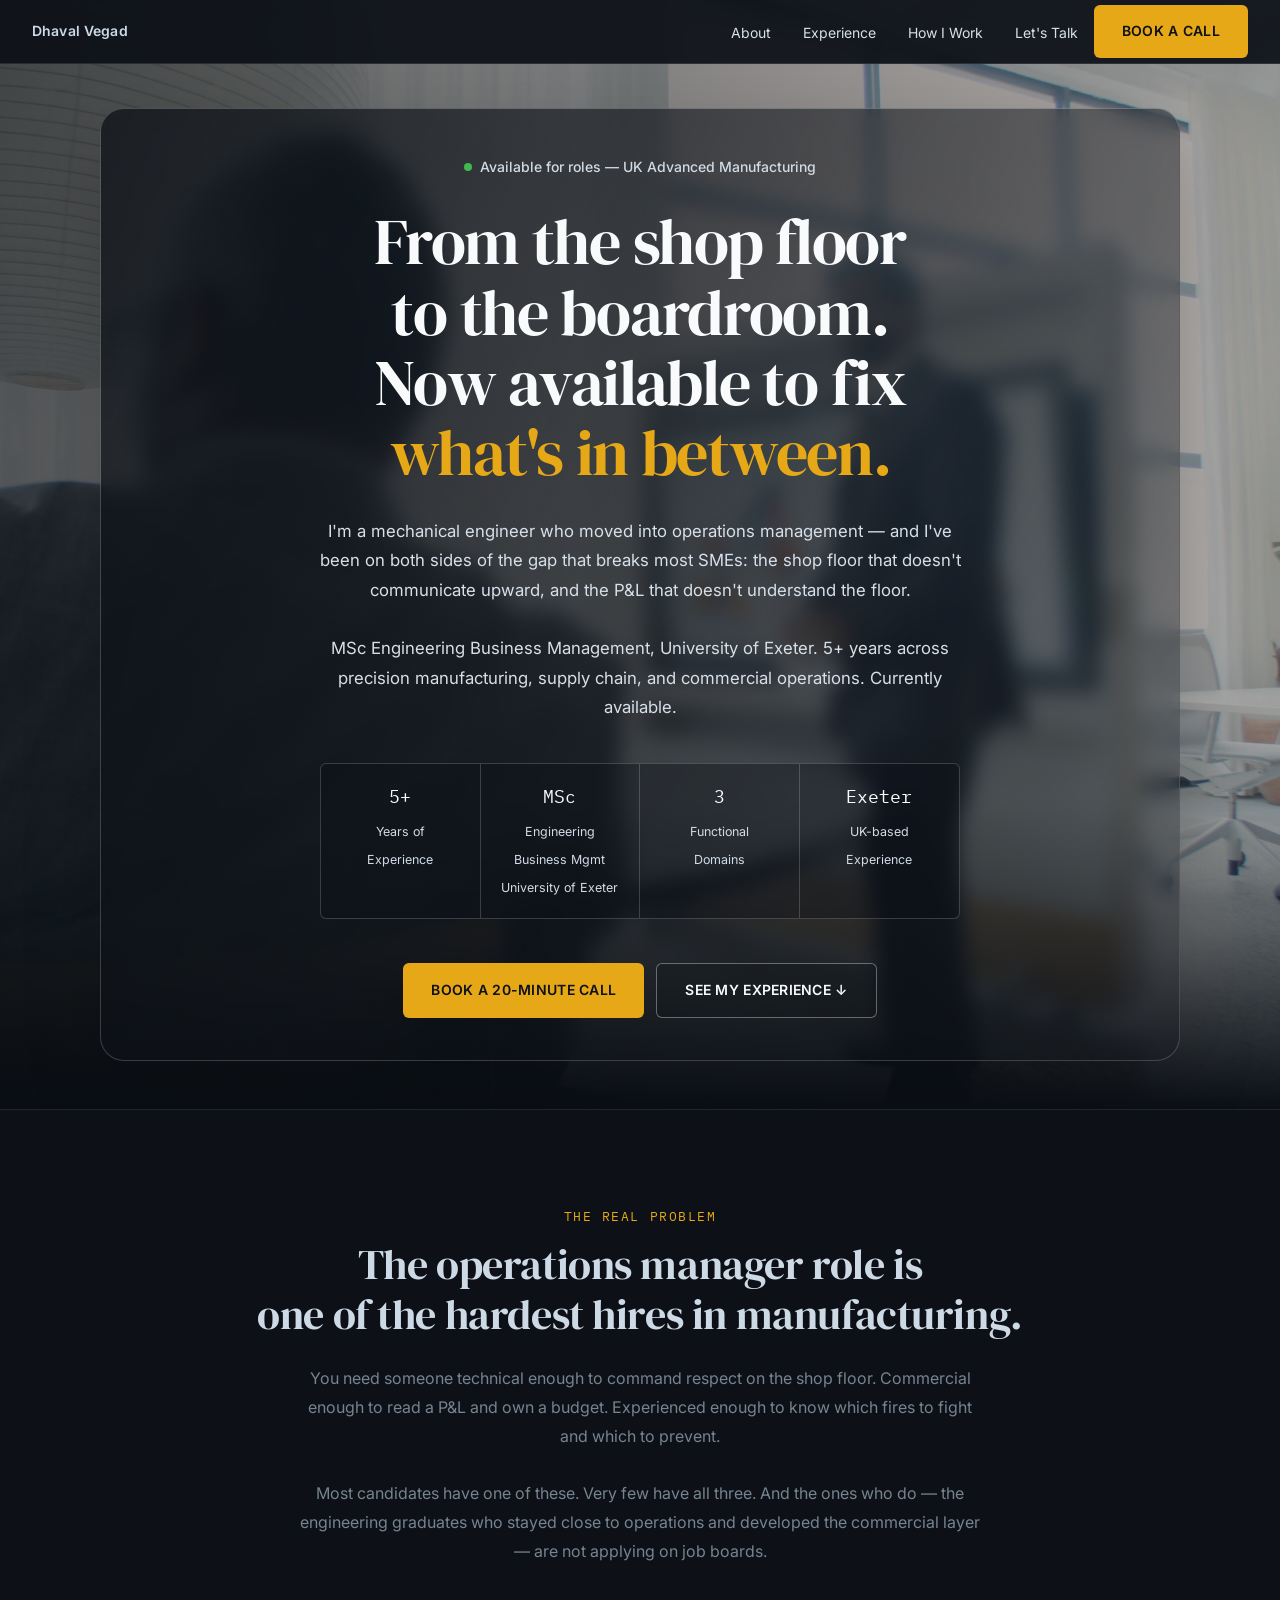
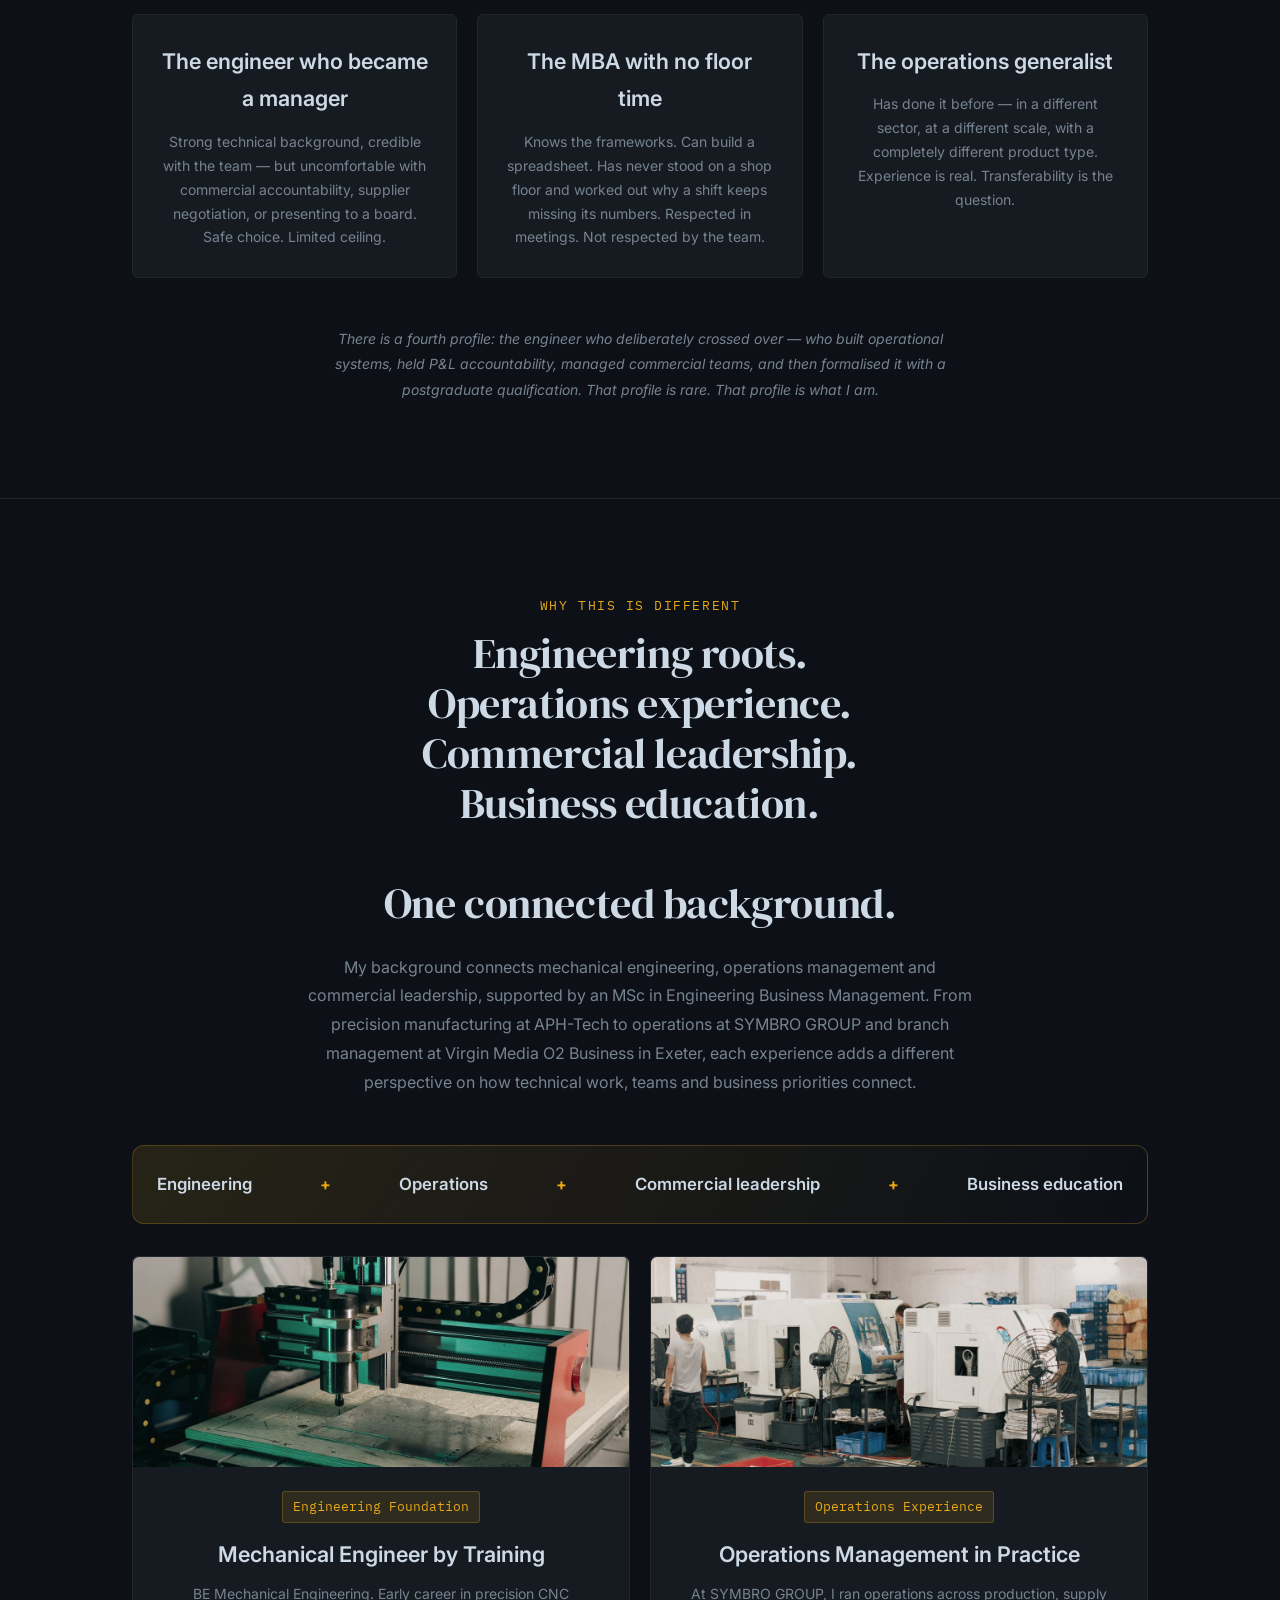
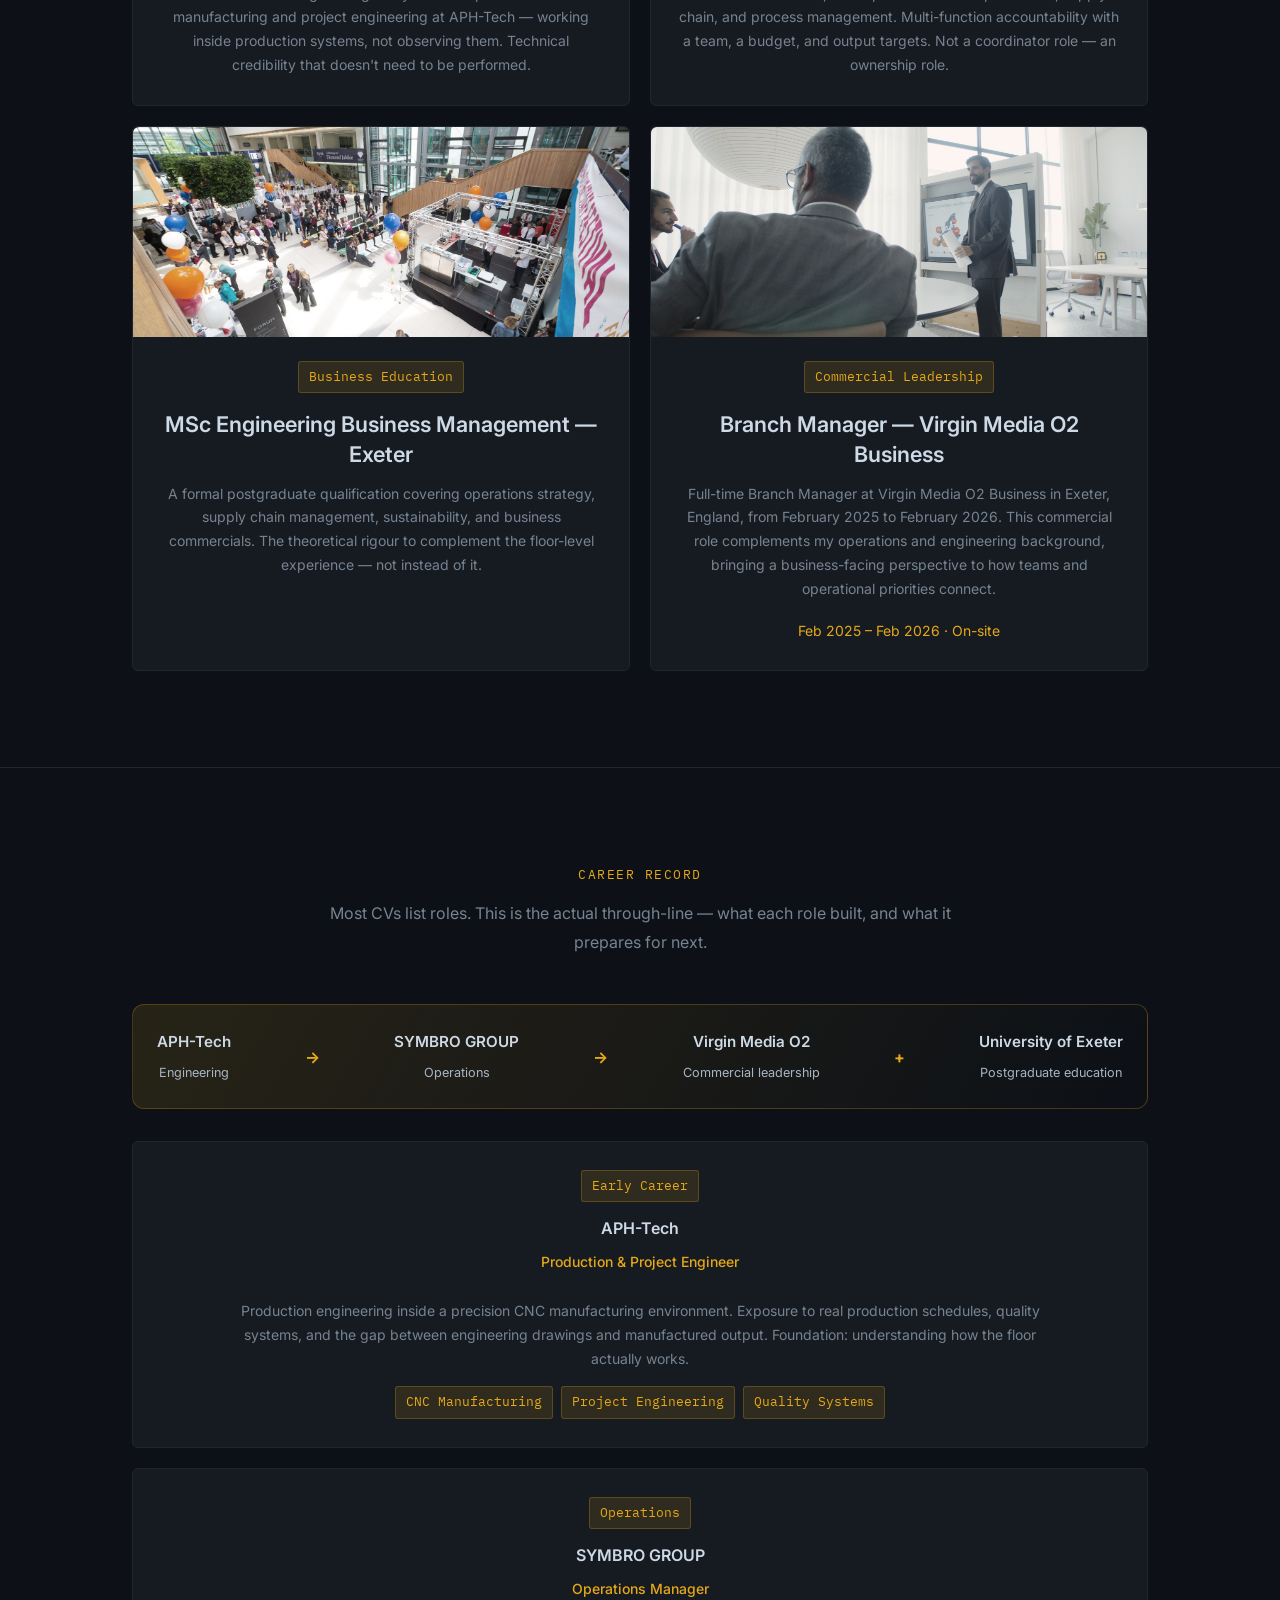
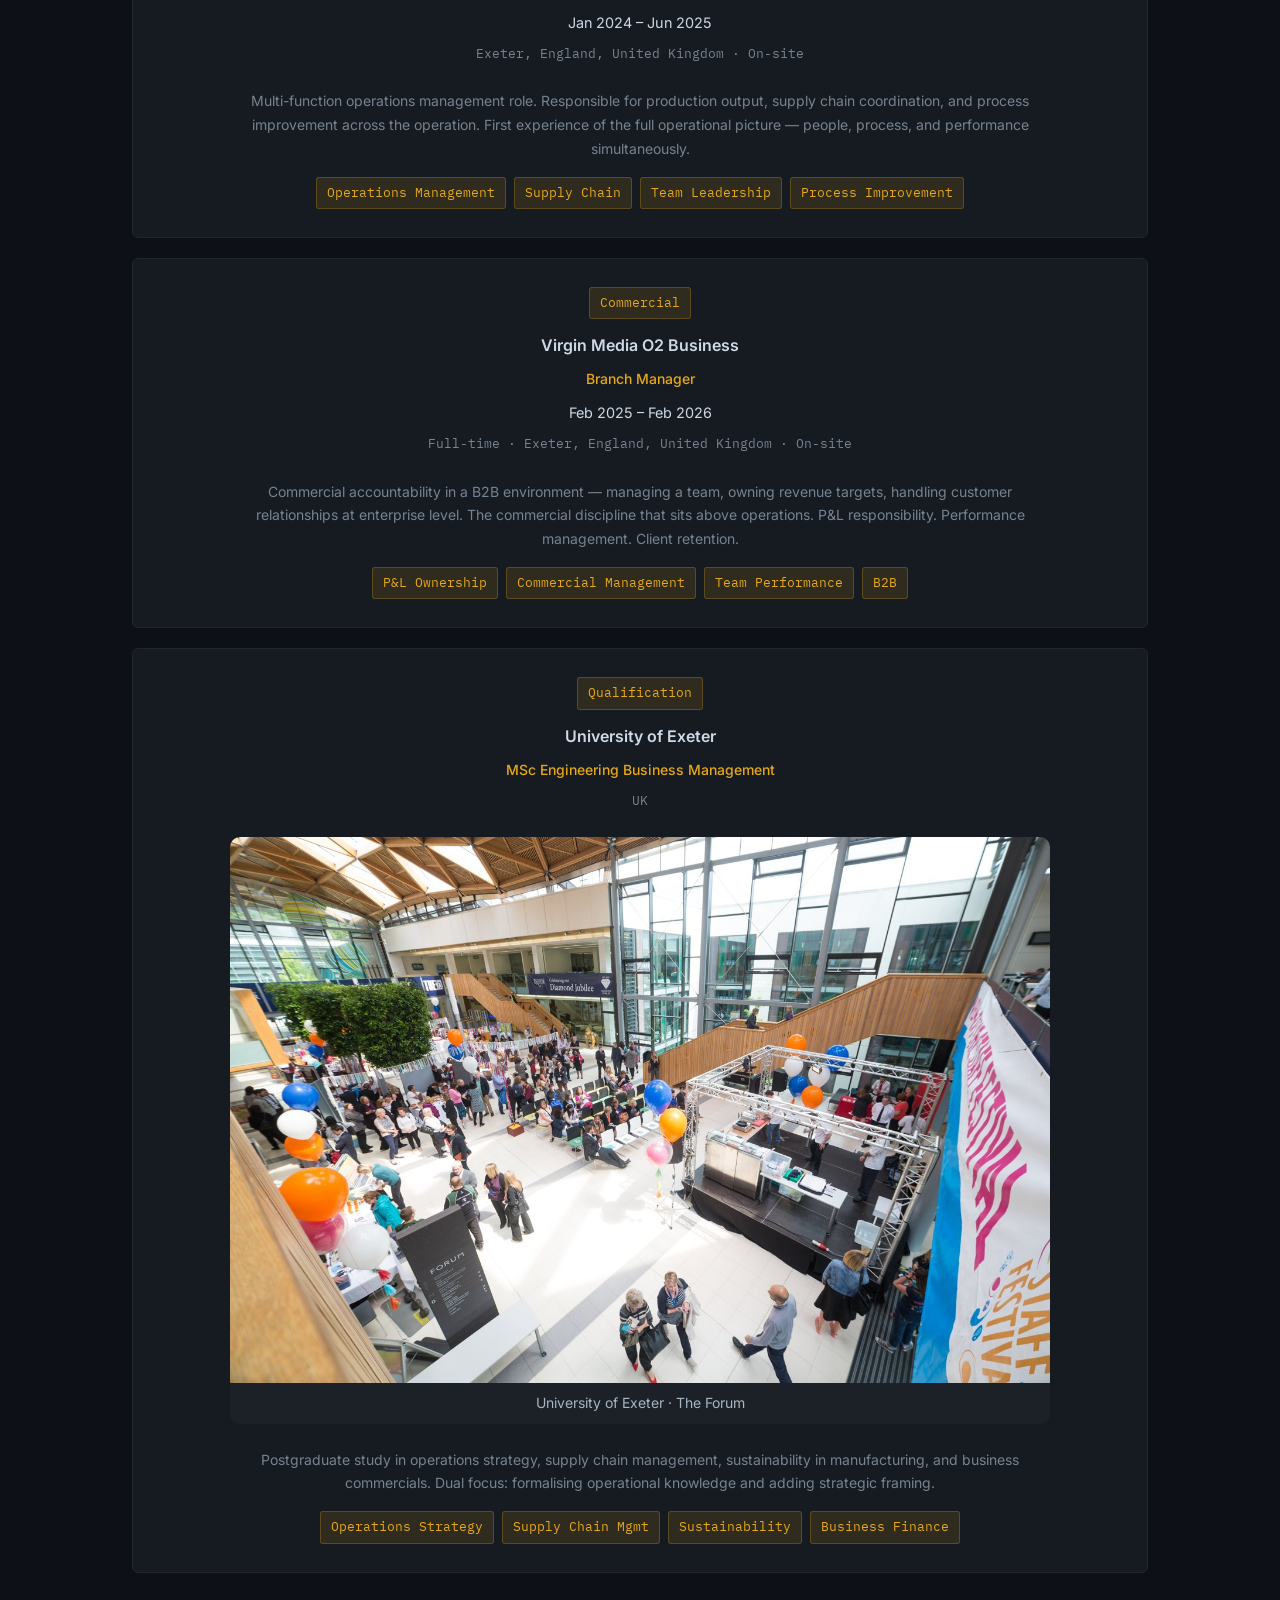
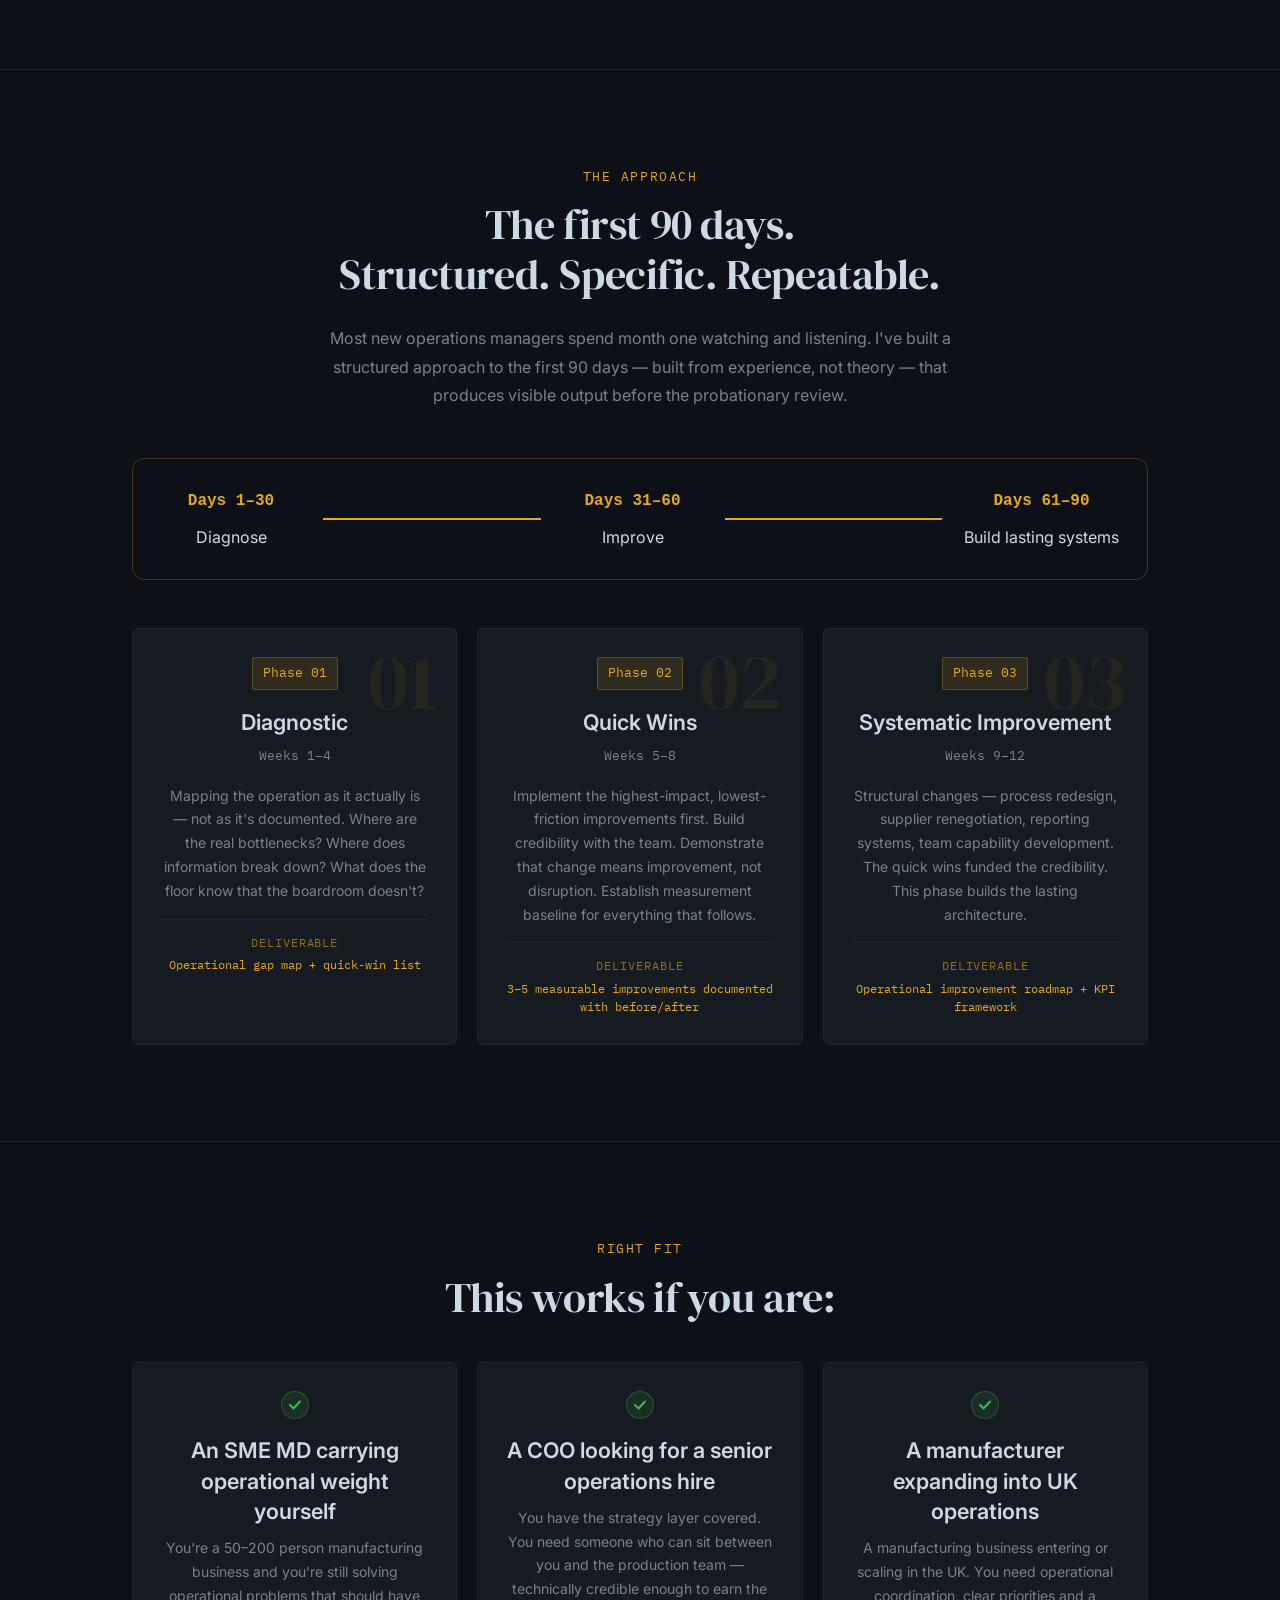
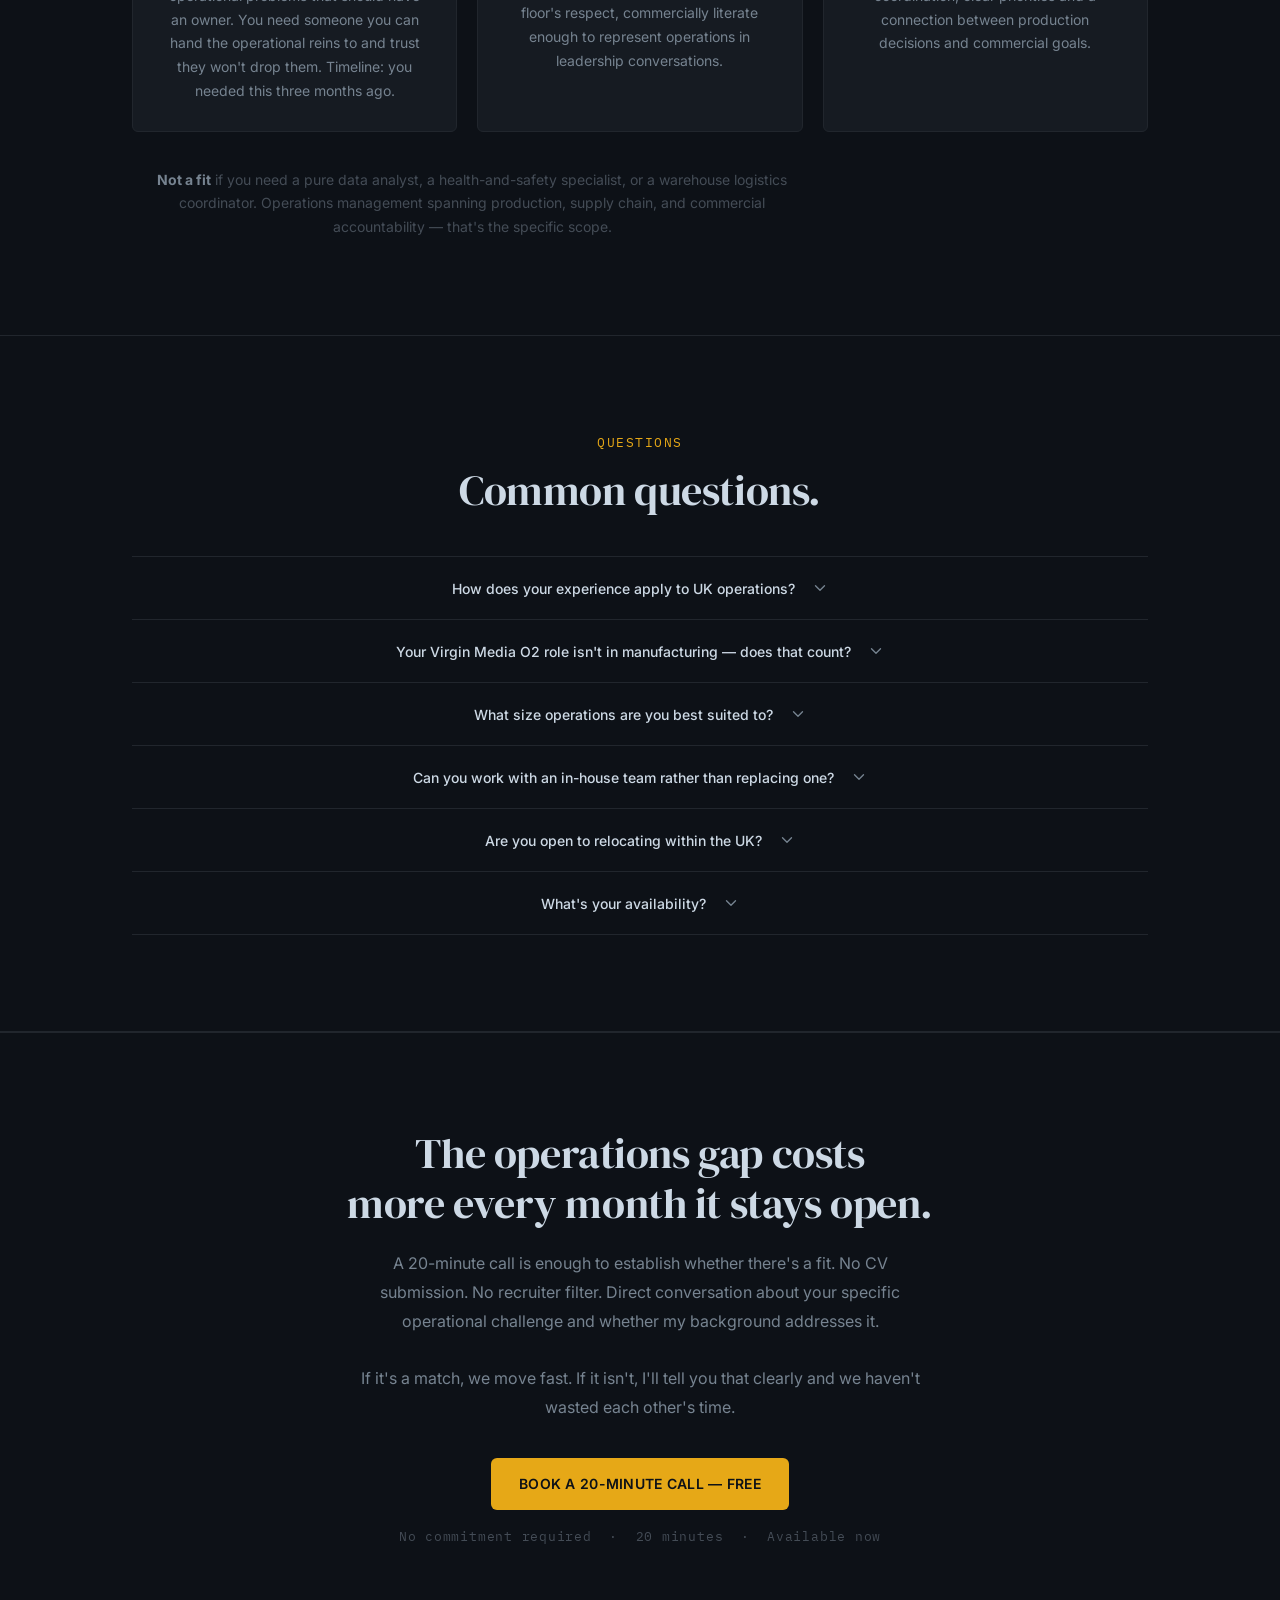
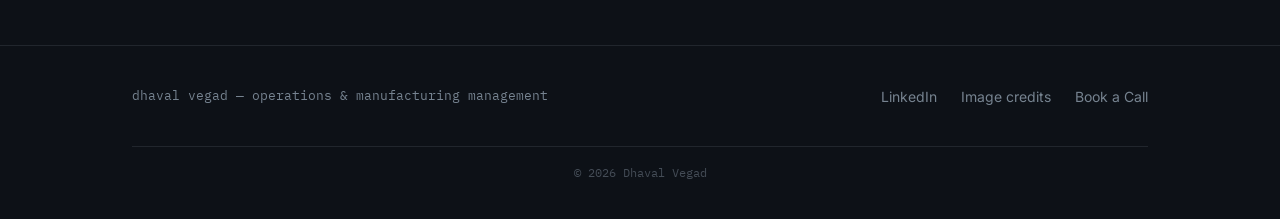
==== commit e1cc52f3: "Add commercial leadership card and clarify Dhaval positioning" ====
--- a/index.html
+++ b/index.html
@@ -140,20 +140,20 @@
     <h2 class="h2-serif reveal" data-delay="70">
       Engineering roots.<br />
       Operations experience.<br />
-      Commercial accountability.<br /><br />
-      One profile. Three disciplines.
+      Commercial leadership.<br />
+      Business education.<br /><br />
+      One connected background.
     </h2>
 
     <p class="section-intro reveal" data-delay="140">
-      The operations management talent gap in UK advanced manufacturing is structural.
-      Companies can find engineers who've never managed a team, or managers who've
-      never understood a production schedule. Finding someone who has spent years
-      building things, then managing the people and processes that build things,
-      then owning the commercial result of those processes — that's the rare intersection.
-      That intersection is where I operate.
-    </p>
-
-    <div class="discipline-bridge reveal" aria-label="Engineering, operations and commercial accountability working together"><span>Engineering</span><b aria-hidden="true">+</b><span>Operations</span><b aria-hidden="true">+</b><span>Commercial accountability</span></div>
+      My background connects mechanical engineering, operations management and
+      commercial leadership, supported by an MSc in Engineering Business Management.
+      From precision manufacturing at APH-Tech to operations at SYMBRO GROUP and
+      branch management at Virgin Media O2 Business in Exeter, each experience adds
+      a different perspective on how technical work, teams and business priorities connect.
+    </p>
+
+    <div class="discipline-bridge reveal" aria-label="Engineering, operations, commercial leadership and business education"><span>Engineering</span><b aria-hidden="true">+</b><span>Operations</span><b aria-hidden="true">+</b><span>Commercial leadership</span><b aria-hidden="true">+</b><span>Business education</span></div>
     <div class="cred-grid">
       <div class="cred-card reveal">
         <div class="discipline-image"><img src="assets/engineering.jpg" alt="CNC machine in a precision manufacturing workshop" width="1200" height="800" loading="lazy" decoding="async" /></div>
@@ -168,10 +168,17 @@
         <p>At SYMBRO GROUP, I ran operations across production, supply chain, and process management. Multi-function accountability with a team, a budget, and output targets. Not a coordinator role — an ownership role.</p>
       </div>
       <div class="cred-card reveal" data-delay="140">
-        <div class="discipline-image"><img src="assets/hero-poster.jpg" alt="Business team reviewing a presentation" width="1200" height="800" loading="lazy" decoding="async" /></div>
-        <span class="tag">Commercial Layer</span>
+        <div class="discipline-image"><img src="assets/exeter-forum.jpg" alt="The Forum at the University of Exeter" width="1400" height="933" loading="lazy" decoding="async" /></div>
+        <span class="tag">Business Education</span>
         <h3>MSc Engineering Business Management — Exeter</h3>
         <p>A formal postgraduate qualification covering operations strategy, supply chain management, sustainability, and business commercials. The theoretical rigour to complement the floor-level experience — not instead of it.</p>
+      </div>
+      <div class="cred-card reveal" data-delay="210">
+        <div class="discipline-image"><img src="assets/hero-poster.jpg" alt="Business team discussing a presentation" width="1200" height="800" loading="lazy" decoding="async" /></div>
+        <span class="tag">Commercial Leadership</span>
+        <h3>Branch Manager — Virgin Media O2 Business</h3>
+        <p>Full-time Branch Manager at Virgin Media O2 Business in Exeter, England, from February 2025 to February 2026. This commercial role complements my operations and engineering background, bringing a business-facing perspective to how teams and operational priorities connect.</p>
+        <p class="card-role-detail">Feb 2025 – Feb 2026 · On-site</p>
       </div>
     </div>
 
--- a/style.css
+++ b/style.css
@@ -733,3 +733,6 @@
 }
 .exp-dates { color:#cdd9e5; font-size:.9rem; }
 .exp-location { max-width:100%; }
+.cred-grid { grid-template-columns:repeat(2,minmax(0,1fr)); }
+.cred-card .card-role-detail { margin-top:18px; color:var(--color-accent); font-size:.875rem; }
+@media(max-width:640px) { .cred-grid { grid-template-columns:1fr; } }
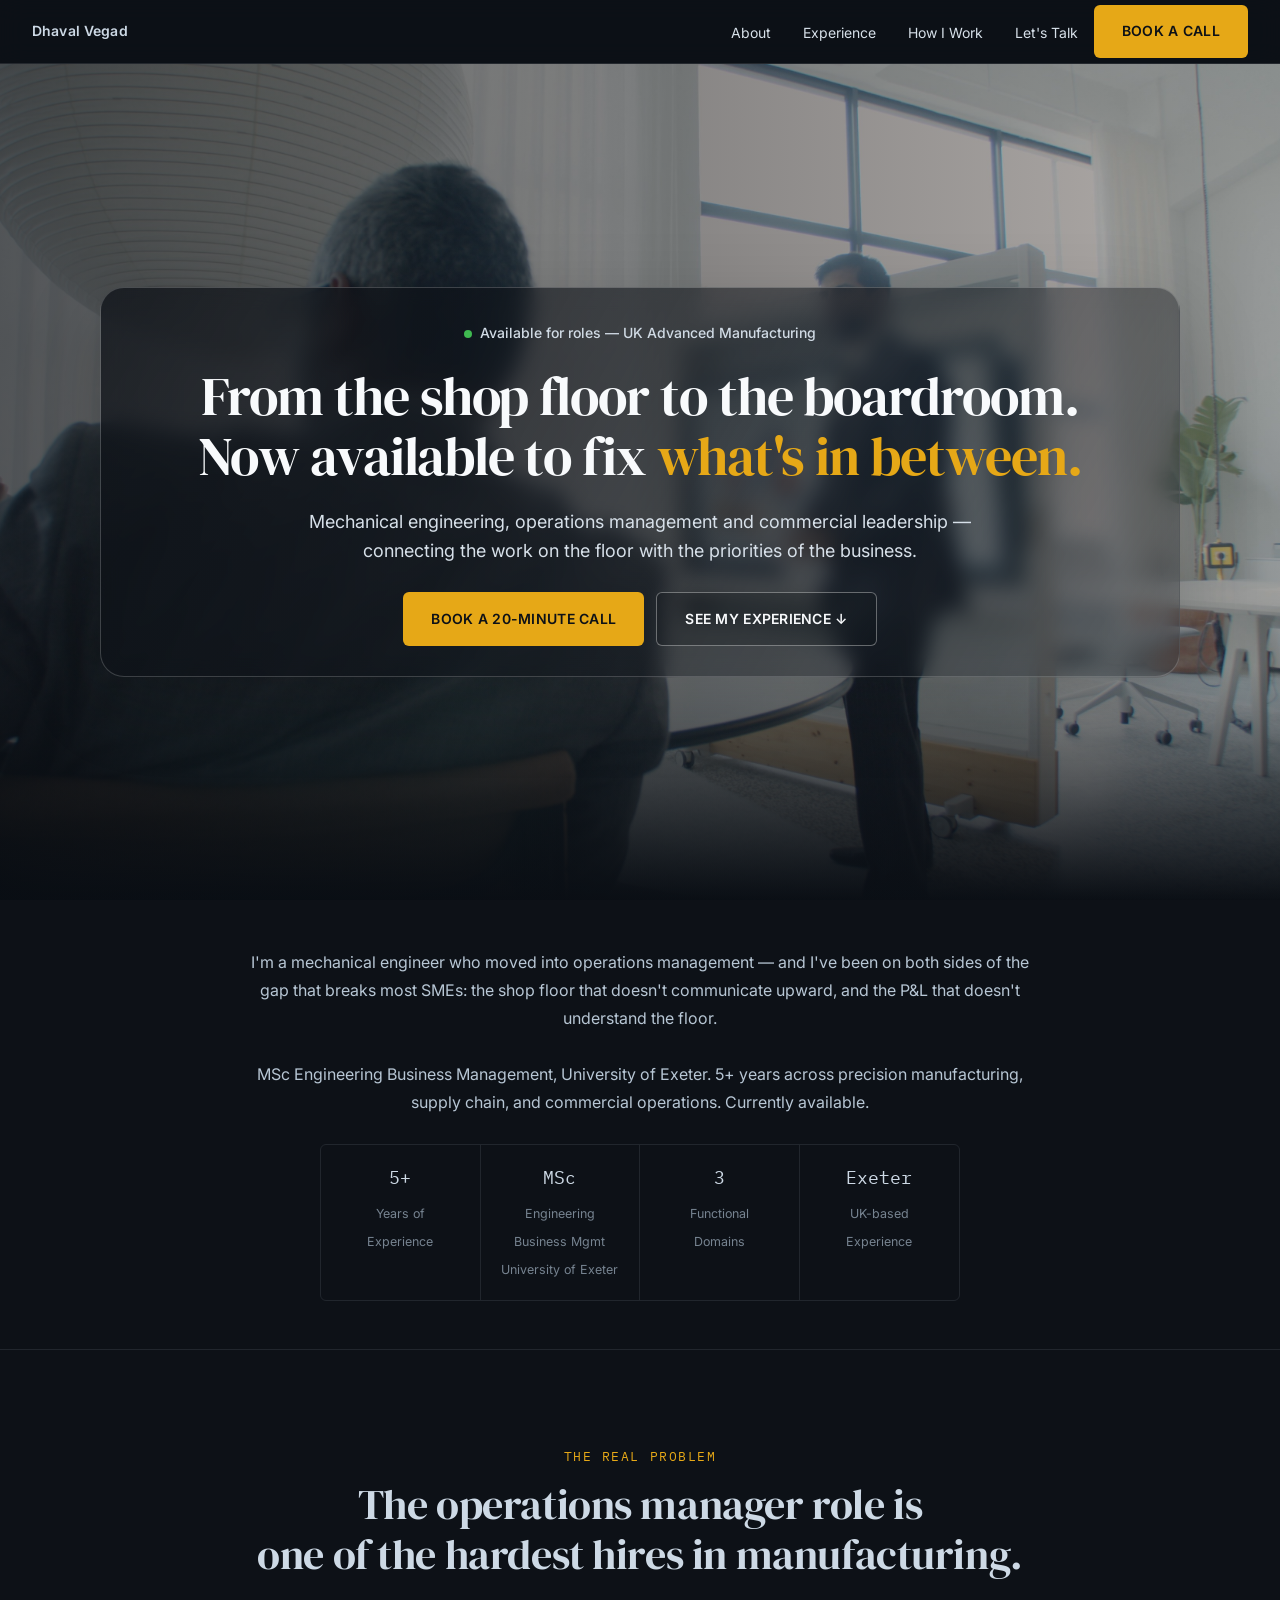
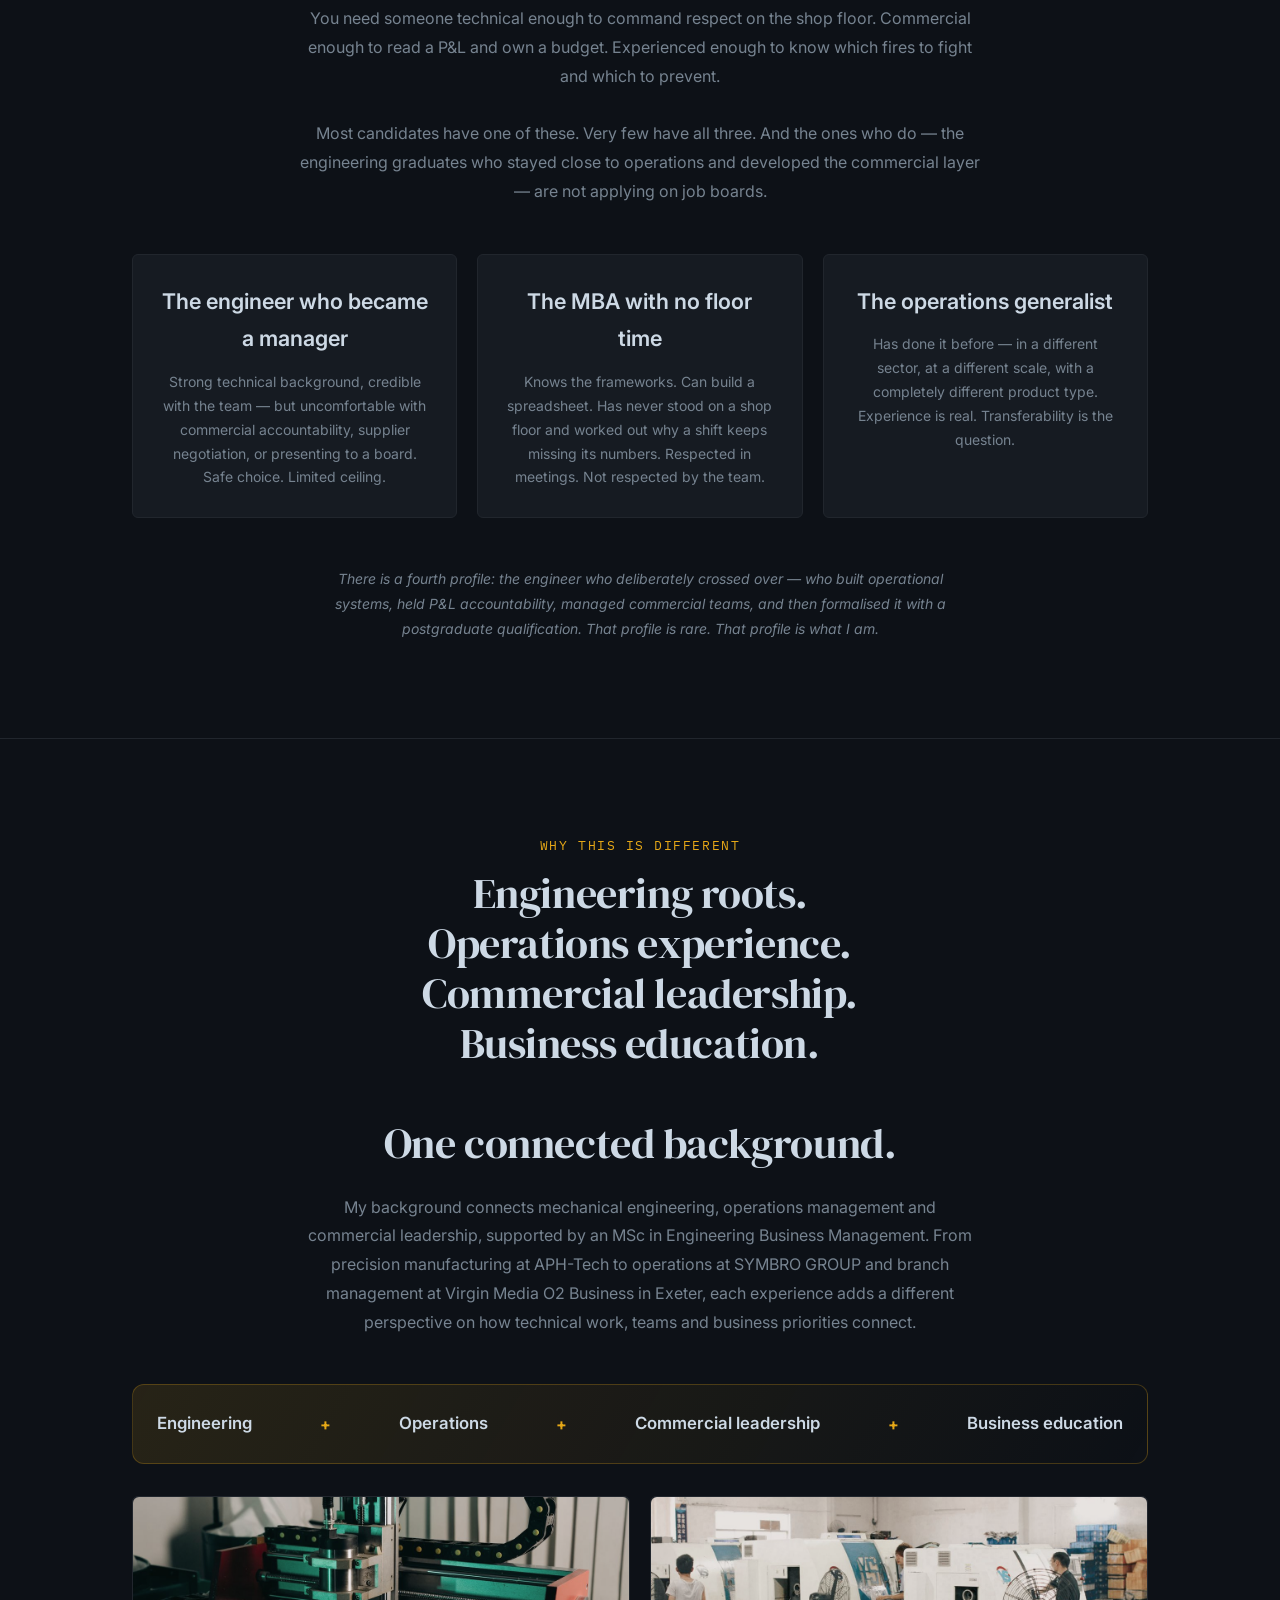
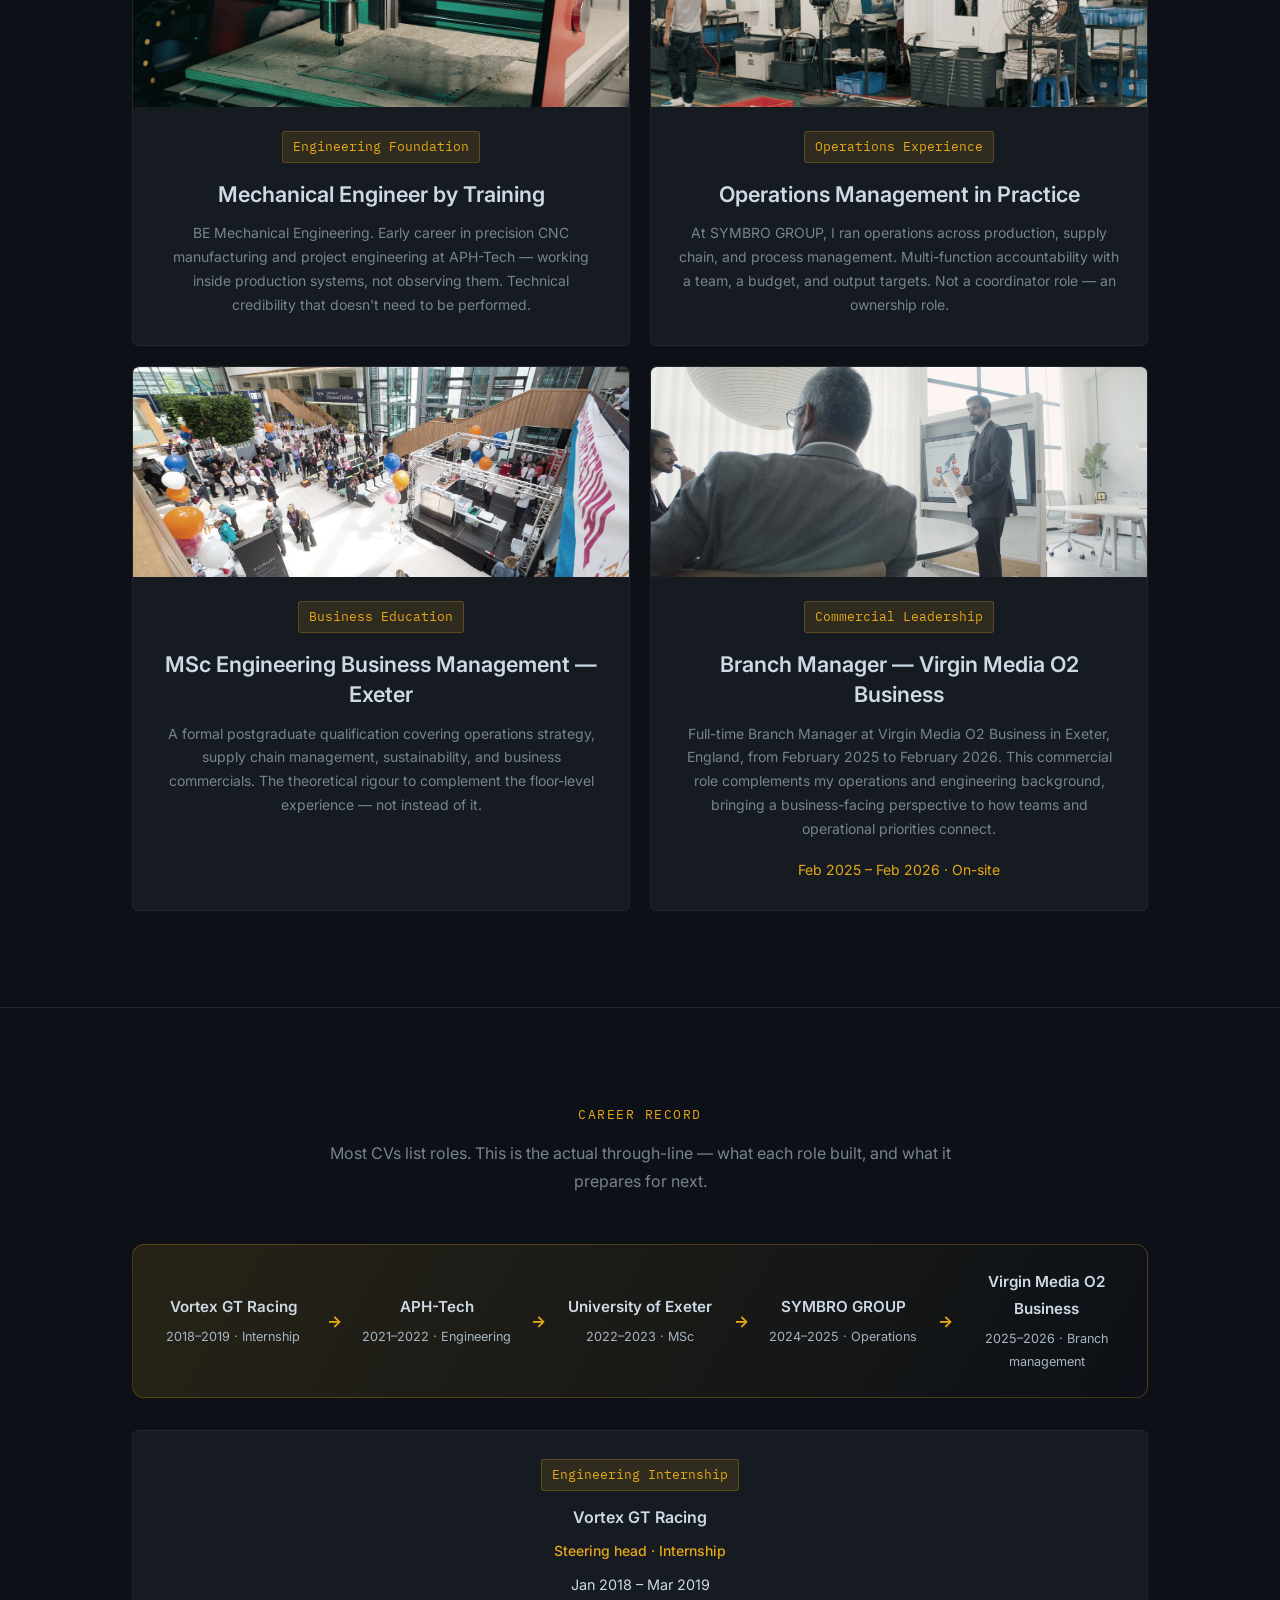
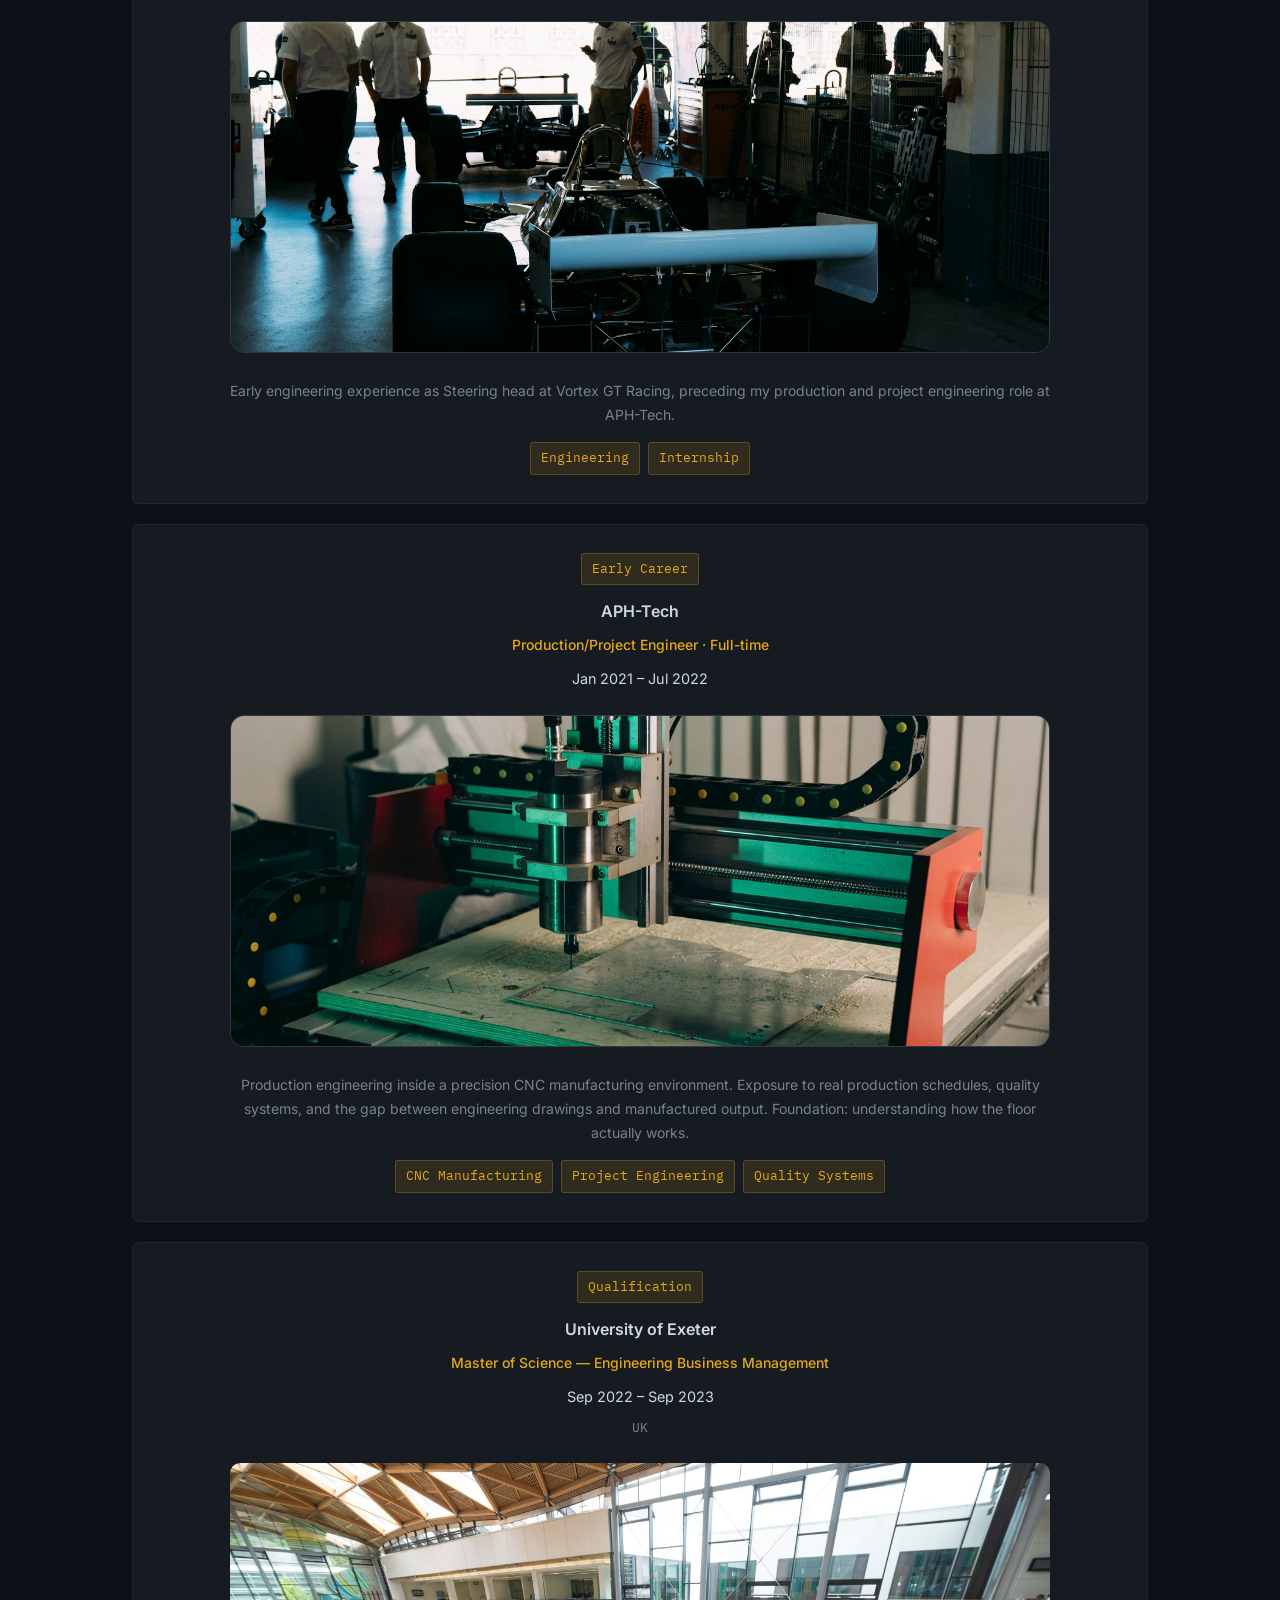
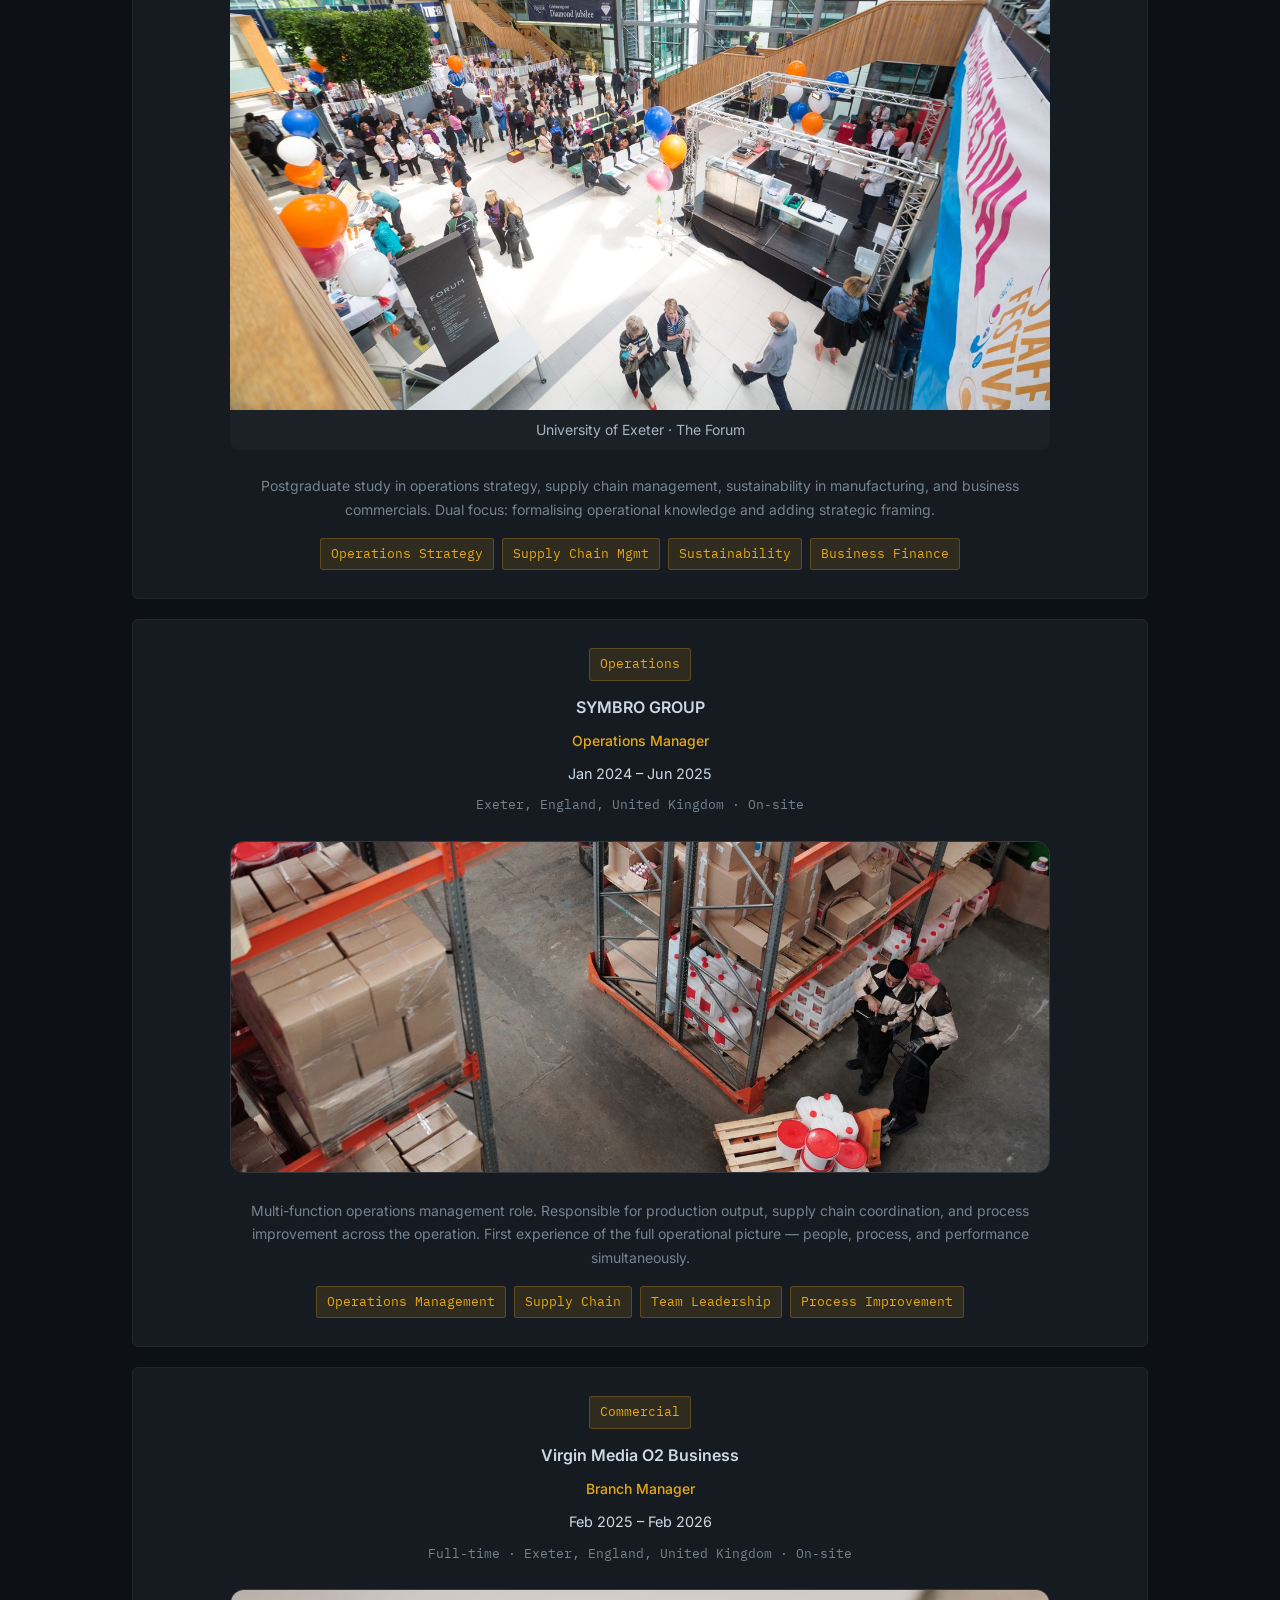
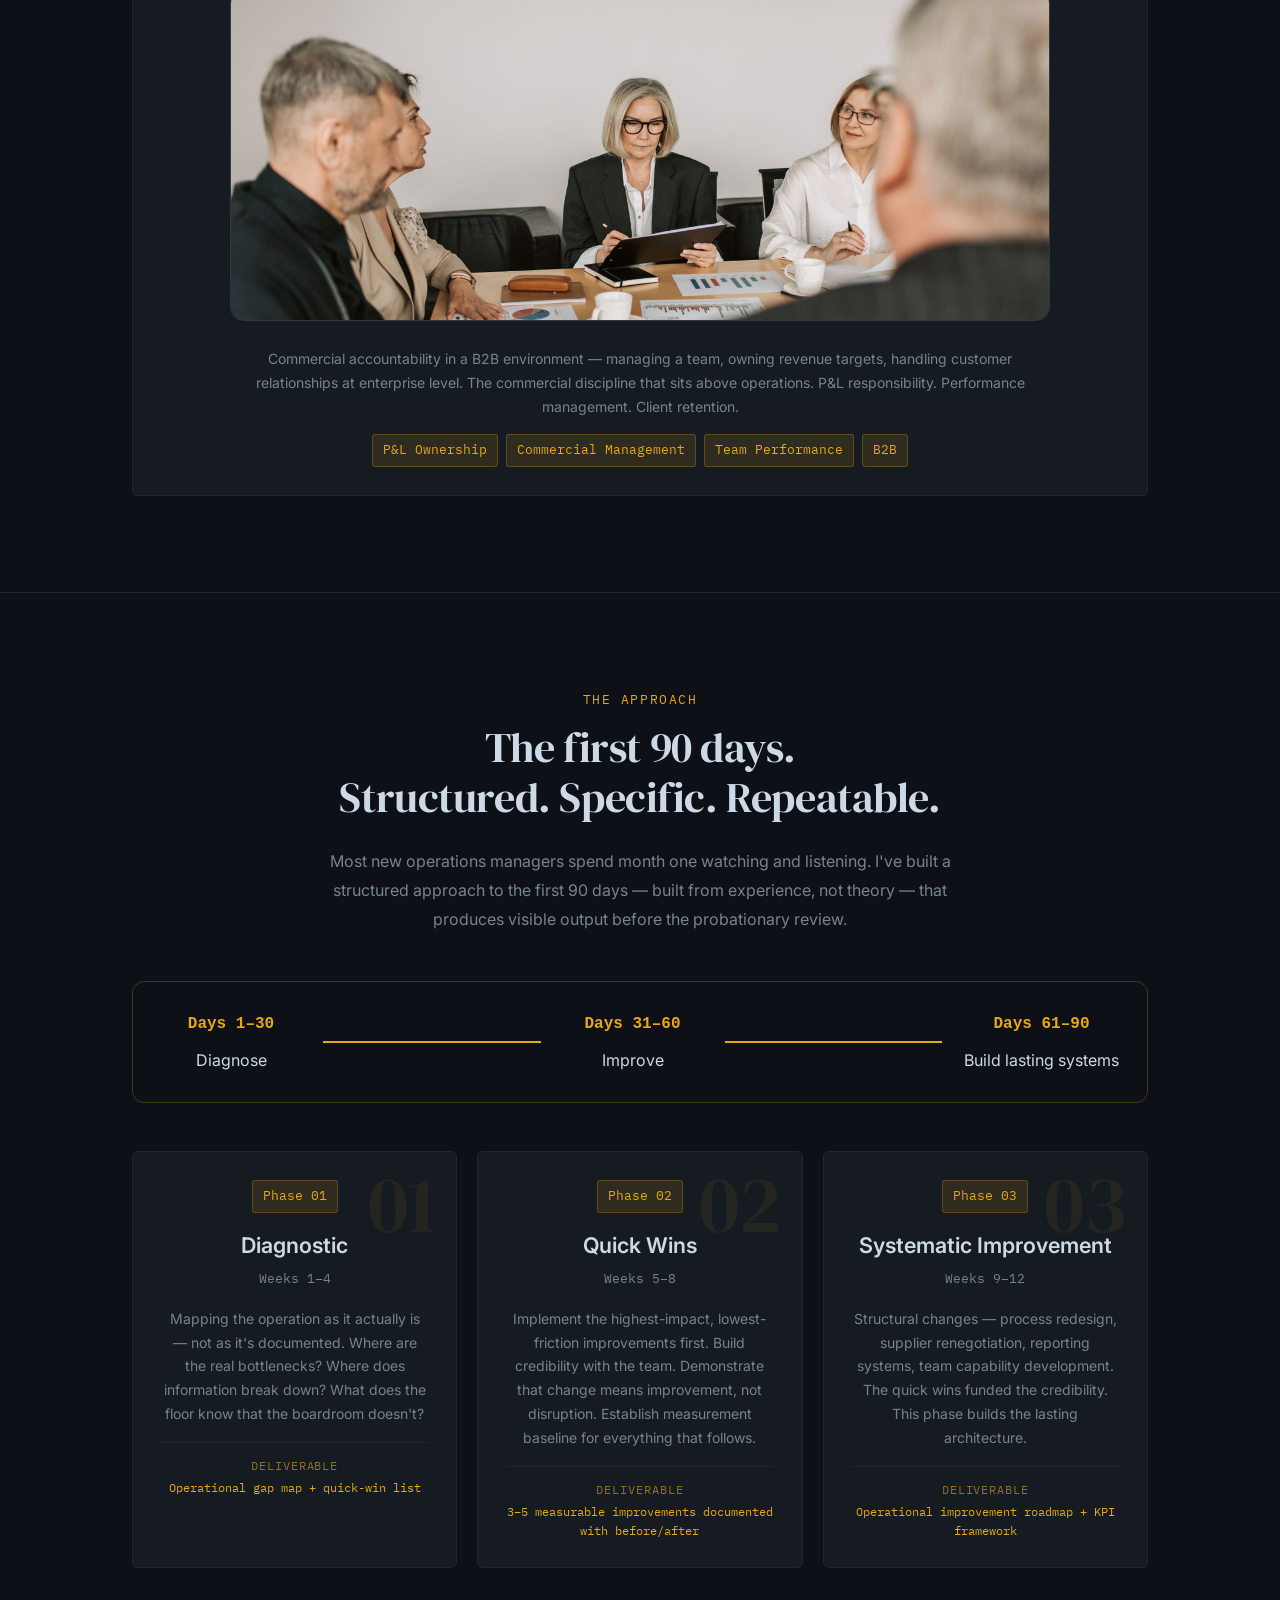
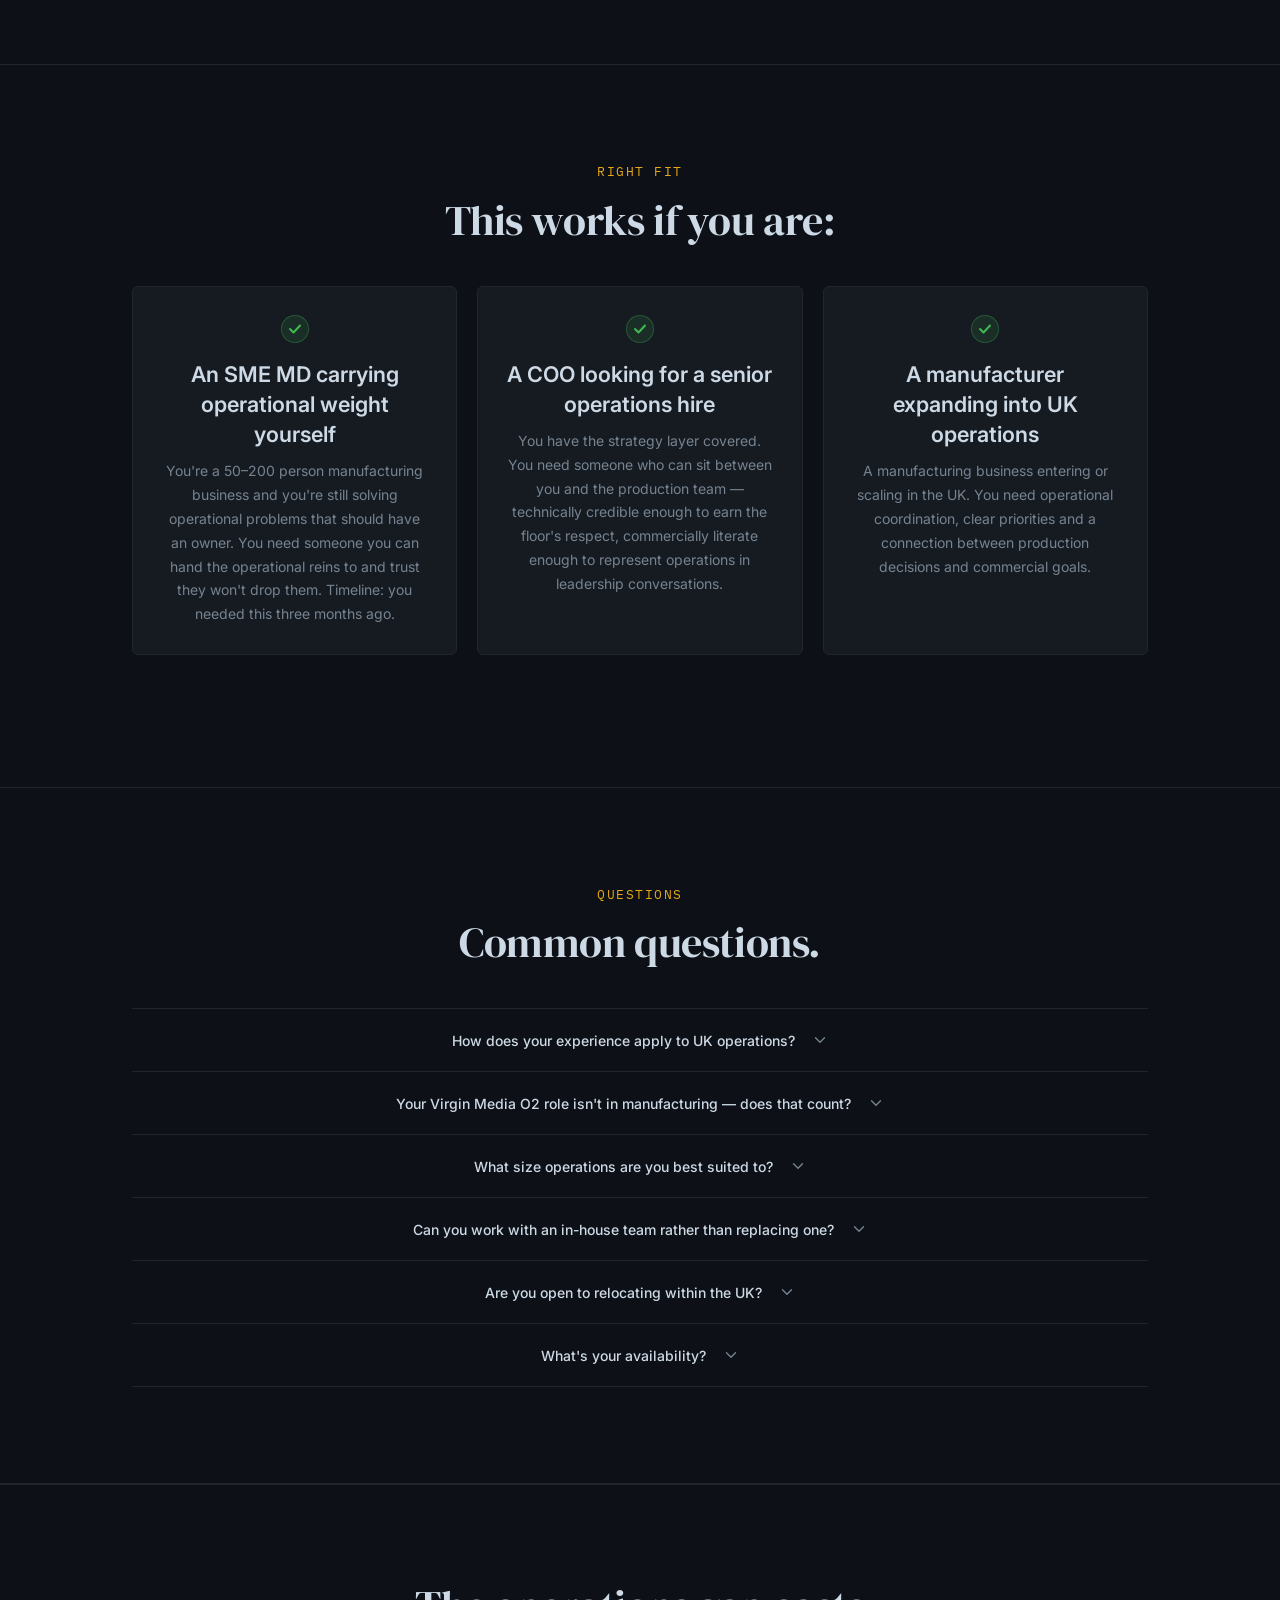
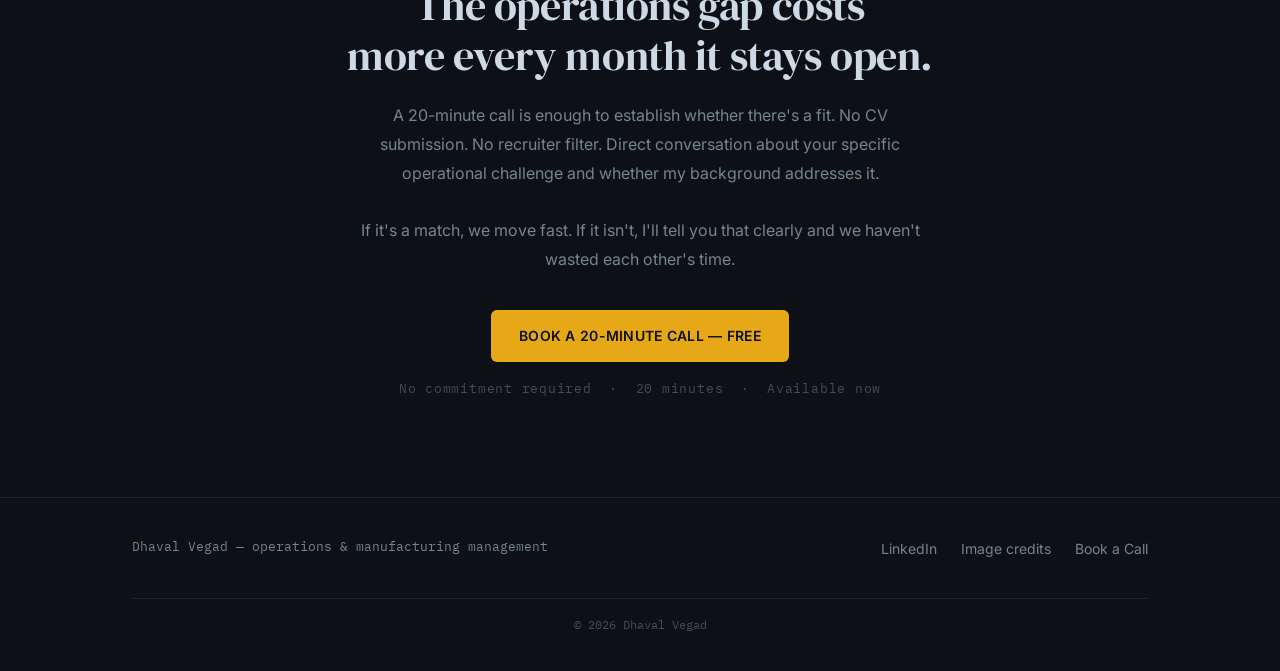
==== commit b137314a: "Update career timeline, photography, hero layout and image credits" ====
--- a/index.html
+++ b/index.html
@@ -40,13 +40,23 @@
     </div>
 
     <h1 class="reveal" data-delay="70">
-      From the shop floor<br />
-      to the boardroom.<br />
-      Now available to fix<br />
+      From the shop floor to the boardroom.<br />
+      Now available to fix 
       <span class="accent">what's in between.</span>
     </h1>
 
-    <p class="hero-sub reveal" data-delay="140">
+    <p class="hero-sub reveal" data-delay="140">Mechanical engineering, operations management and commercial leadership — connecting the work on the floor with the priorities of the business.</p>
+
+    
+
+    <div class="hero-ctas reveal" data-delay="210">
+      <a href="https://www.linkedin.com/in/dhavalvegad/" class="btn btn-primary" target="_blank" rel="noopener">Book a 20-Minute Call</a>
+      <a href="#experience" class="btn btn-ghost">See My Experience ↓</a>
+    </div>
+
+  </div>
+</section>
+<section class="hero-foundation section"><div class="container"><p class="foundation-copy reveal" data-delay="140">
       I'm a mechanical engineer who moved into operations management —
       and I've been on both sides of the gap that breaks most SMEs:
       the shop floor that doesn't communicate upward,
@@ -54,9 +64,7 @@
       MSc Engineering Business Management, University of Exeter.
       5+ years across precision manufacturing, supply chain, and
       commercial operations. Currently available.
-    </p>
-
-    <div class="stats-strip reveal" data-delay="140">
+    </p><div class="stats-strip reveal" data-delay="140">
       <div class="stat-item">
         <span class="stat-val">5+</span>
         <span class="stat-label">Years of<br />Experience</span>
@@ -73,15 +81,7 @@
         <span class="stat-val">Exeter</span>
         <span class="stat-label">UK-based<br />Experience</span>
       </div>
-    </div>
-
-    <div class="hero-ctas reveal" data-delay="210">
-      <a href="https://www.linkedin.com/in/dhavalvegad/" class="btn btn-primary" target="_blank" rel="noopener">Book a 20-Minute Call</a>
-      <a href="#experience" class="btn btn-ghost">See My Experience ↓</a>
-    </div>
-
-  </div>
-</section>
+    </div></div></section>
 
 <hr class="rule" />
 
@@ -198,17 +198,17 @@
       what each role built, and what it prepares for next.
     </p>
 
-    <div class="career-path reveal"><span>APH-Tech<small>Engineering</small></span><b aria-hidden="true">→</b><span>SYMBRO GROUP<small>Operations</small></span><b aria-hidden="true">→</b><span>Virgin Media O2<small>Commercial leadership</small></span><b aria-hidden="true">+</b><span>University of Exeter<small>Postgraduate education</small></span></div>
+    <div class="career-path reveal"><span>Vortex GT Racing<small>2018–2019 · Internship</small></span><b aria-hidden="true">→</b><span>APH-Tech<small>2021–2022 · Engineering</small></span><b aria-hidden="true">→</b><span>University of Exeter<small>2022–2023 · MSc</small></span><b aria-hidden="true">→</b><span>SYMBRO GROUP<small>2024–2025 · Operations</small></span><b aria-hidden="true">→</b><span>Virgin Media O2 Business<small>2025–2026 · Branch management</small></span></div>
     <div class="timeline">
-
+      <div class="exp-card reveal"><div class="exp-meta"><span class="tag">Engineering Internship</span><span class="exp-company">Vortex GT Racing</span><span class="exp-role">Steering head · Internship</span><span class="exp-dates">Jan 2018 – Mar 2019</span></div><div class="exp-body"><figure class="career-image"><img src="assets/vortex-garage.jpg" alt="Race car mechanics working in a garage" width="1400" height="933" loading="lazy" decoding="async"></figure><p>Early engineering experience as Steering head at Vortex GT Racing, preceding my production and project engineering role at APH-Tech.</p><div class="tag-row"><span class="tag">Engineering</span><span class="tag">Internship</span></div></div></div>
       <div class="exp-card reveal">
         <div class="exp-meta">
           <span class="tag">Early Career</span>
           <span class="exp-company">APH-Tech</span>
-          <span class="exp-role">Production &amp; Project Engineer</span>
+          <span class="exp-role">Production/Project Engineer · Full-time</span><span class="exp-dates">Jan 2021 – Jul 2022</span>
           
         </div>
-        <div class="exp-body">
+        <div class="exp-body"><figure class="career-image"><img src="assets/engineering.jpg" alt="CNC machinery in a precision engineering workshop" width="1400" height="933" loading="lazy" decoding="async"></figure>
           <p>Production engineering inside a precision CNC manufacturing environment. Exposure to real production schedules, quality systems, and the gap between engineering drawings and manufactured output. Foundation: understanding how the floor actually works.</p>
           <div class="tag-row">
             <span class="tag">CNC Manufacturing</span>
@@ -220,47 +220,9 @@
 
       <div class="exp-card reveal" data-delay="70">
         <div class="exp-meta">
-          <span class="tag">Operations</span>
-          <span class="exp-company">SYMBRO GROUP</span>
-          <span class="exp-role">Operations Manager</span>
-          <span class="exp-dates">Jan 2024 – Jun 2025</span>
-          <span class="exp-location">Exeter, England, United Kingdom · On-site</span>
-        </div>
-        <div class="exp-body">
-          <p>Multi-function operations management role. Responsible for production output, supply chain coordination, and process improvement across the operation. First experience of the full operational picture — people, process, and performance simultaneously.</p>
-          <div class="tag-row">
-            <span class="tag">Operations Management</span>
-            <span class="tag">Supply Chain</span>
-            <span class="tag">Team Leadership</span>
-            <span class="tag">Process Improvement</span>
-          </div>
-        </div>
-      </div>
-
-      <div class="exp-card reveal" data-delay="140">
-        <div class="exp-meta">
-          <span class="tag">Commercial</span>
-          <span class="exp-company">Virgin Media O2 Business</span>
-          <span class="exp-role">Branch Manager</span>
-          <span class="exp-dates">Feb 2025 – Feb 2026</span>
-          <span class="exp-location">Full-time · Exeter, England, United Kingdom · On-site</span>
-        </div>
-        <div class="exp-body">
-          <p>Commercial accountability in a B2B environment — managing a team, owning revenue targets, handling customer relationships at enterprise level. The commercial discipline that sits above operations. P&amp;L responsibility. Performance management. Client retention.</p>
-          <div class="tag-row">
-            <span class="tag">P&amp;L Ownership</span>
-            <span class="tag">Commercial Management</span>
-            <span class="tag">Team Performance</span>
-            <span class="tag">B2B</span>
-          </div>
-        </div>
-      </div>
-
-      <div class="exp-card reveal" data-delay="70">
-        <div class="exp-meta">
           <span class="tag">Qualification</span>
           <span class="exp-company">University of Exeter</span>
-          <span class="exp-role">MSc Engineering Business Management</span>
+          <span class="exp-role">Master of Science — Engineering Business Management</span><span class="exp-dates">Sep 2022 – Sep 2023</span>
           <span class="exp-location">UK</span>
         </div>
         <div class="exp-body">
@@ -271,6 +233,44 @@
             <span class="tag">Supply Chain Mgmt</span>
             <span class="tag">Sustainability</span>
             <span class="tag">Business Finance</span>
+          </div>
+        </div>
+      </div>
+
+      <div class="exp-card reveal" data-delay="70">
+        <div class="exp-meta">
+          <span class="tag">Operations</span>
+          <span class="exp-company">SYMBRO GROUP</span>
+          <span class="exp-role">Operations Manager</span>
+          <span class="exp-dates">Jan 2024 – Jun 2025</span>
+          <span class="exp-location">Exeter, England, United Kingdom · On-site</span>
+        </div>
+        <div class="exp-body"><figure class="career-image"><img src="assets/operations-planning.jpg" alt="Warehouse team coordinating inventory" width="1400" height="933" loading="lazy" decoding="async"></figure>
+          <p>Multi-function operations management role. Responsible for production output, supply chain coordination, and process improvement across the operation. First experience of the full operational picture — people, process, and performance simultaneously.</p>
+          <div class="tag-row">
+            <span class="tag">Operations Management</span>
+            <span class="tag">Supply Chain</span>
+            <span class="tag">Team Leadership</span>
+            <span class="tag">Process Improvement</span>
+          </div>
+        </div>
+      </div>
+
+      <div class="exp-card reveal" data-delay="140">
+        <div class="exp-meta">
+          <span class="tag">Commercial</span>
+          <span class="exp-company">Virgin Media O2 Business</span>
+          <span class="exp-role">Branch Manager</span>
+          <span class="exp-dates">Feb 2025 – Feb 2026</span>
+          <span class="exp-location">Full-time · Exeter, England, United Kingdom · On-site</span>
+        </div>
+        <div class="exp-body"><figure class="career-image"><img src="assets/commercial-meeting.jpg" alt="Professionals collaborating in a business meeting" width="1400" height="933" loading="lazy" decoding="async"></figure>
+          <p>Commercial accountability in a B2B environment — managing a team, owning revenue targets, handling customer relationships at enterprise level. The commercial discipline that sits above operations. P&amp;L responsibility. Performance management. Client retention.</p>
+          <div class="tag-row">
+            <span class="tag">P&amp;L Ownership</span>
+            <span class="tag">Commercial Management</span>
+            <span class="tag">Team Performance</span>
+            <span class="tag">B2B</span>
           </div>
         </div>
       </div>
@@ -383,12 +383,7 @@
 
     </div>
 
-    <p class="not-fit reveal" data-delay="70">
-      <strong>Not a fit</strong> if you need a pure data analyst, a health-and-safety
-      specialist, or a warehouse logistics coordinator. Operations
-      management spanning production, supply chain, and commercial accountability —
-      that's the specific scope.
-    </p>
+    
 
   </div>
 </section>
@@ -469,7 +464,7 @@
         </button>
         <div class="faq-answer" id="faq-5" role="region">
           <div class="faq-answer-inner">
-            Yes. Currently based in [location — Dhaval to confirm]. Open to relocation for the right role or hybrid arrangement.
+            For my current location and availability, <a href="https://www.linkedin.com/in/dhavalvegad/" target="_blank" rel="noopener">connect with me on LinkedIn</a> and send me a message. I’ll be happy to discuss the role, work location and any relocation requirements.
           </div>
         </div>
       </li>
@@ -483,7 +478,7 @@
         </button>
         <div class="faq-answer" id="faq-6" role="region">
           <div class="faq-answer-inner">
-            Available now. No notice period. Can start within two weeks of offer.
+            <a href="https://www.linkedin.com/in/dhavalvegad/" target="_blank" rel="noopener">Connect with me on LinkedIn</a> and send me a message to confirm my current availability, notice period and potential start date.
           </div>
         </div>
       </li>
@@ -522,7 +517,7 @@
 <footer>
   <div class="container">
     <div class="footer-inner">
-      <span class="footer-brand">dhaval vegad — operations &amp; manufacturing management</span>
+      <span class="footer-brand">Dhaval Vegad — operations &amp; manufacturing management</span>
       <ul class="footer-links">
         <li><a href="https://www.linkedin.com/in/dhavalvegad/" target="_blank" rel="noopener">LinkedIn</a></li><li><a href="image-credits.html">Image credits</a></li>
         
--- a/style.css
+++ b/style.css
@@ -538,7 +538,7 @@
   font-family: 'IBM Plex Mono', monospace;
   font-size: var(--fs-mono);
   color: var(--color-text-muted);
-  text-transform: lowercase !important;
+  text-transform: none;
   font-variant: normal;
 }
 .footer-links {
@@ -736,3 +736,20 @@
 .cred-grid { grid-template-columns:repeat(2,minmax(0,1fr)); }
 .cred-card .card-role-detail { margin-top:18px; color:var(--color-accent); font-size:.875rem; }
 @media(max-width:640px) { .cred-grid { grid-template-columns:1fr; } }
+/* Fit the hero to the available screen below the fixed navigation. */
+.hero { --hero-nav:64px; min-height:calc(100svh - var(--hero-nav)); margin-top:var(--hero-nav); padding:28px 32px; }
+.hero-inner { padding:30px 38px; max-width:1080px; }
+.hero-available { margin-bottom:20px; }
+.hero h1 { max-width:950px; font-size:clamp(2.6rem,4.2vw,3.6rem); line-height:1.12; margin-bottom:22px; }
+.hero-sub { max-width:720px; margin-bottom:26px; font-size:1.125rem; line-height:1.6; }
+.hero-foundation { text-align:center; padding:48px 0; }
+.foundation-copy { max-width:800px; margin:0 auto 28px; color:#b7c6d4; }
+.hero-foundation .stats-strip { margin:0 auto; }
+@media(min-width:701px) and (max-height:760px) { .hero { padding:20px 28px; }.hero-inner { padding:24px 32px; }.hero h1 { font-size:clamp(2.4rem,3.8vw,3.2rem); }.hero-available { margin-bottom:14px; }.hero-sub { margin-bottom:20px; } }
+@media(max-width:700px) { .hero { padding:24px 16px; min-height:calc(100svh - 64px); }.hero-inner { padding:28px 20px; }.hero h1 { font-size:clamp(2.2rem,7.8vw,3rem); }.hero-sub { font-size:1.05rem; }.hero-foundation { padding:36px 0; } }
+.career-path { flex-wrap:wrap; justify-content:center; }
+.career-path span { flex:1; min-width:130px; }
+@media(max-width:700px) { .career-path span { flex:none; } }
+.career-image { margin:0 0 26px; overflow:hidden; border-radius:14px; border:1px solid #ffffff20; }
+.career-image img { display:block; width:100%; height:330px; object-fit:cover; object-position:center; }
+@media(max-width:700px) { .career-image img { height:230px; } }
